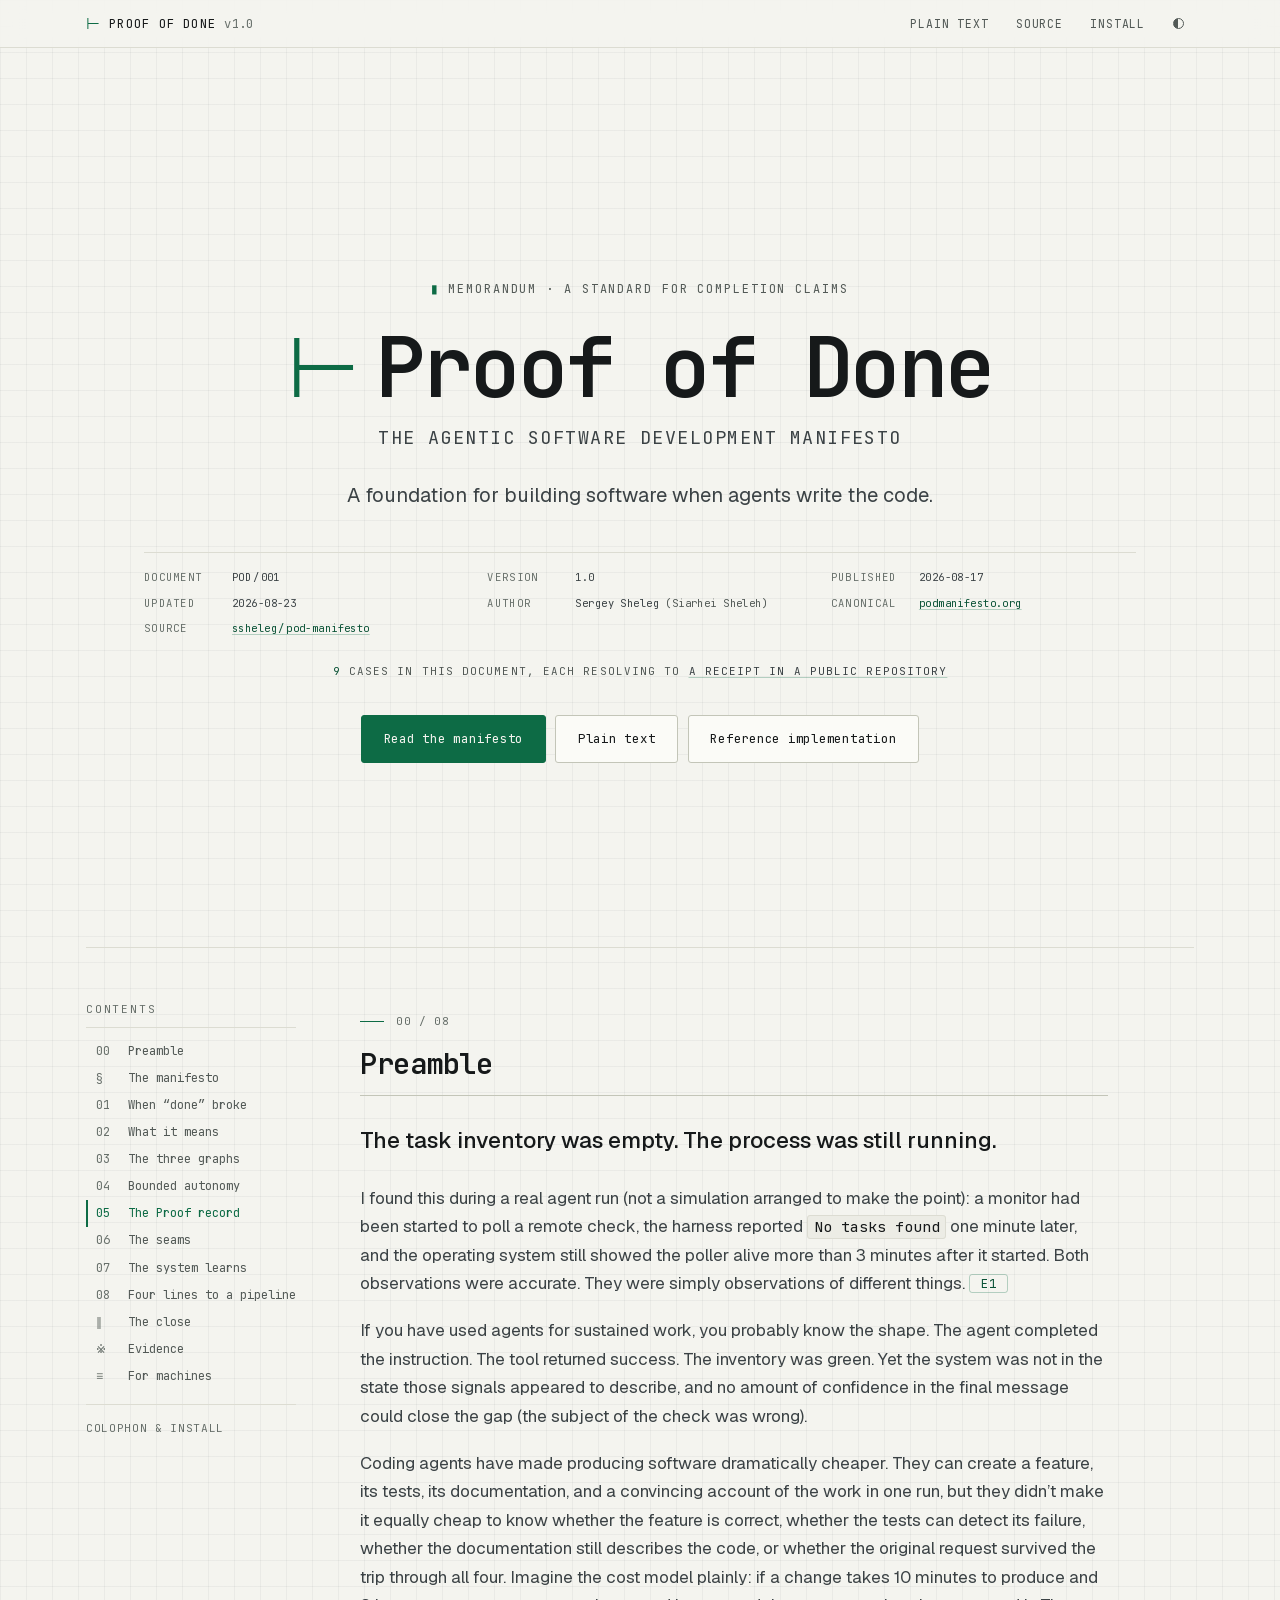
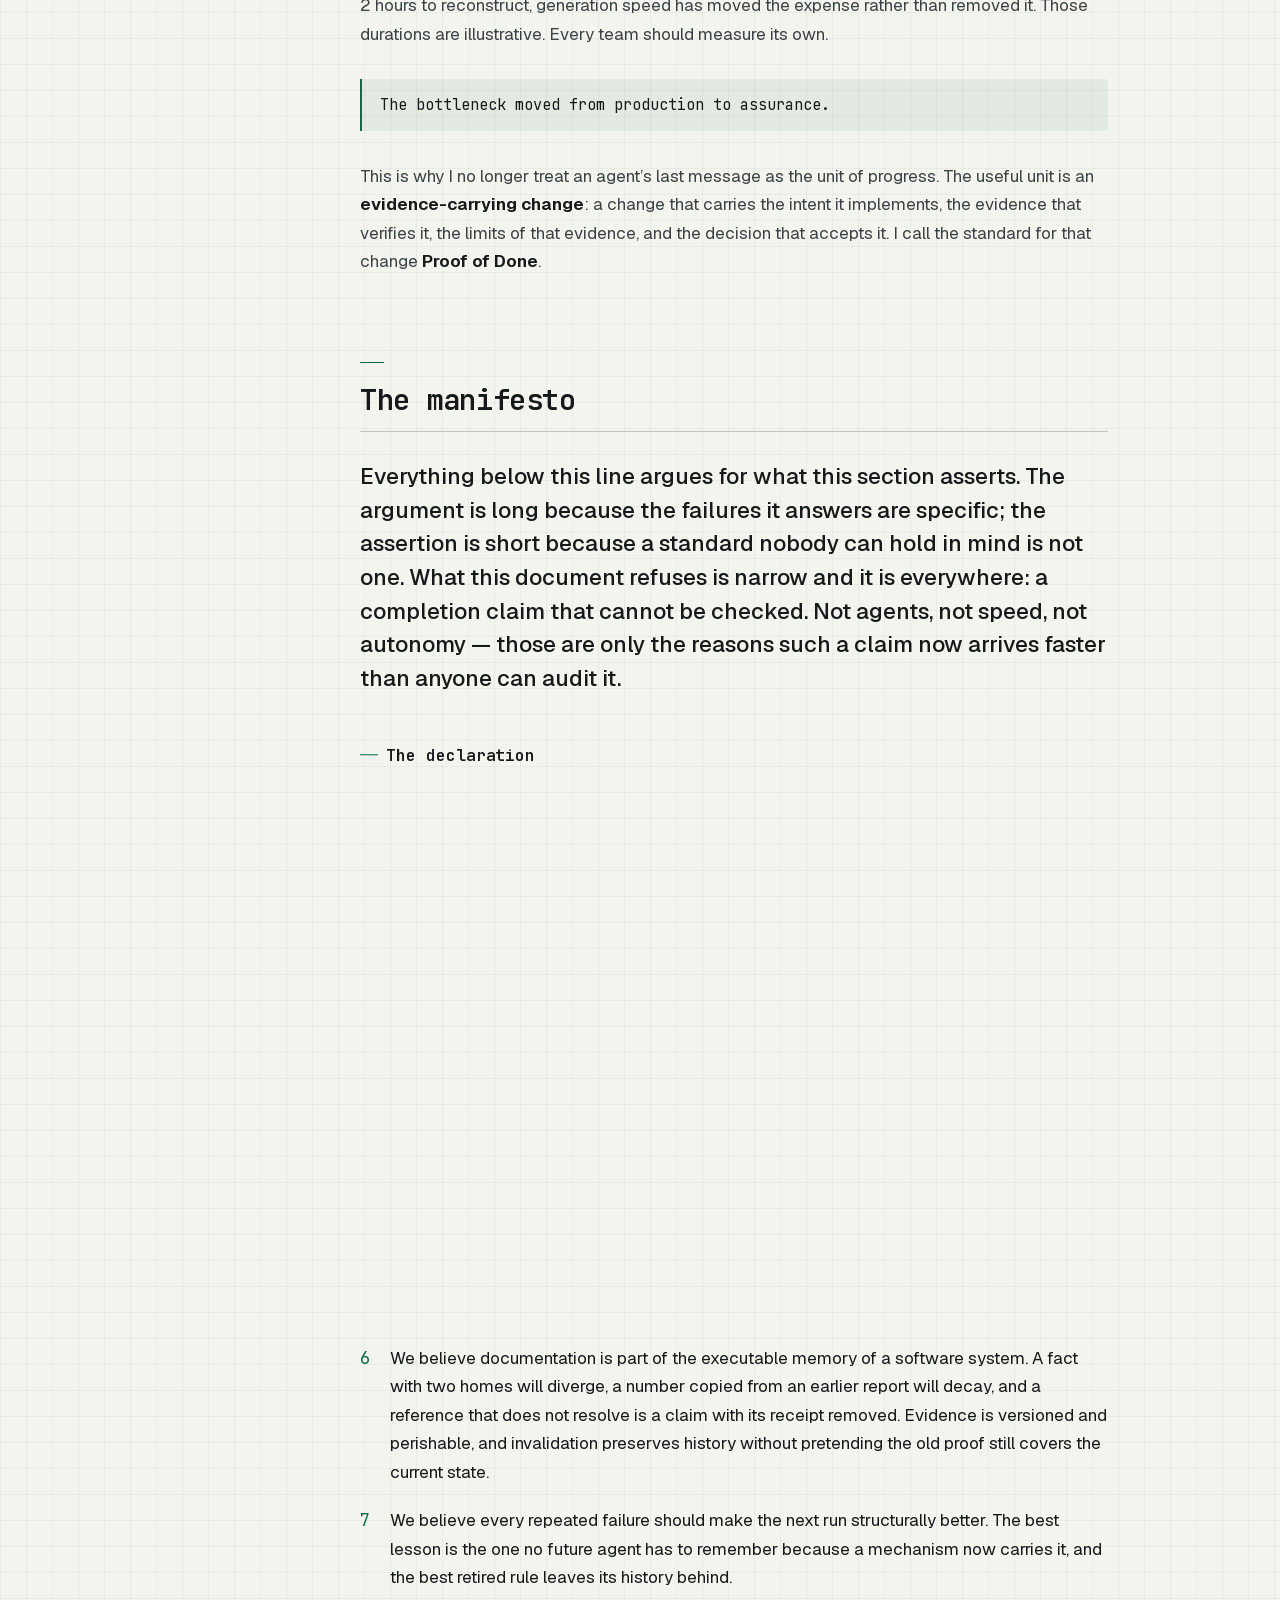
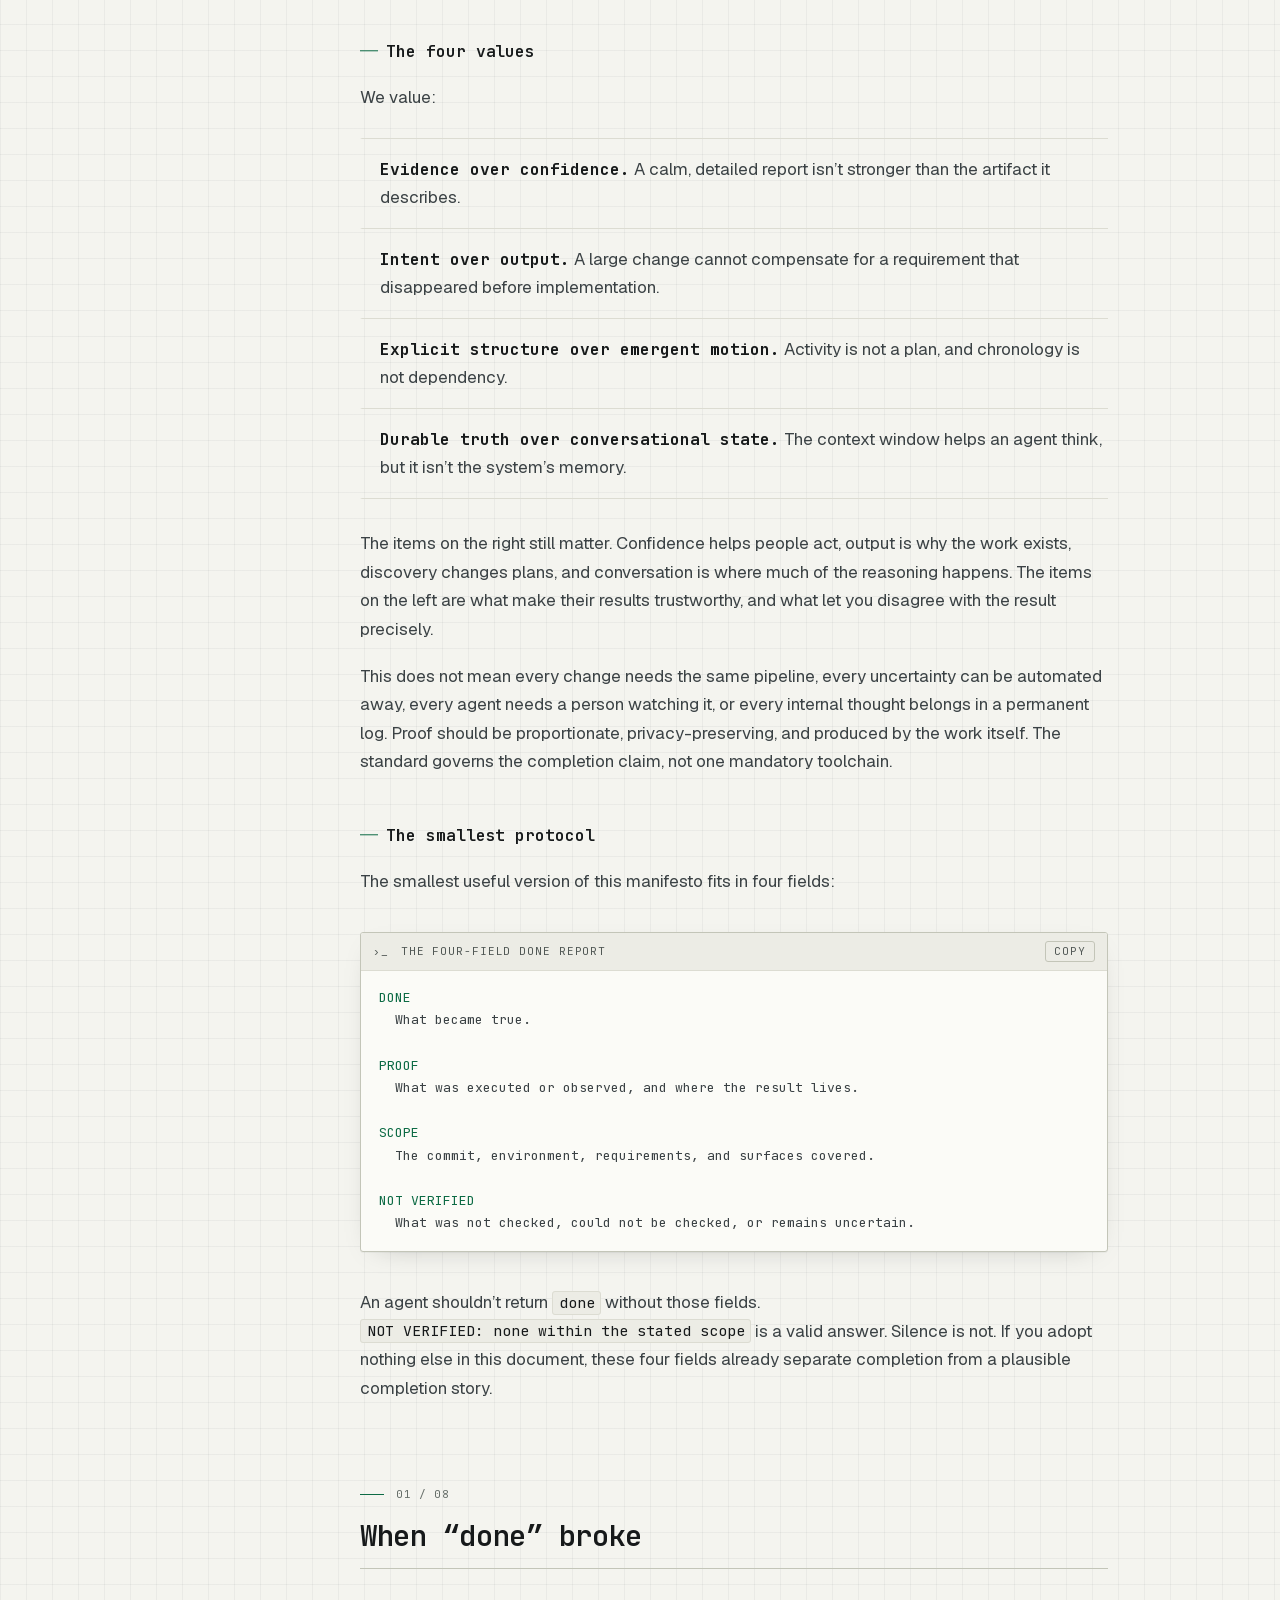
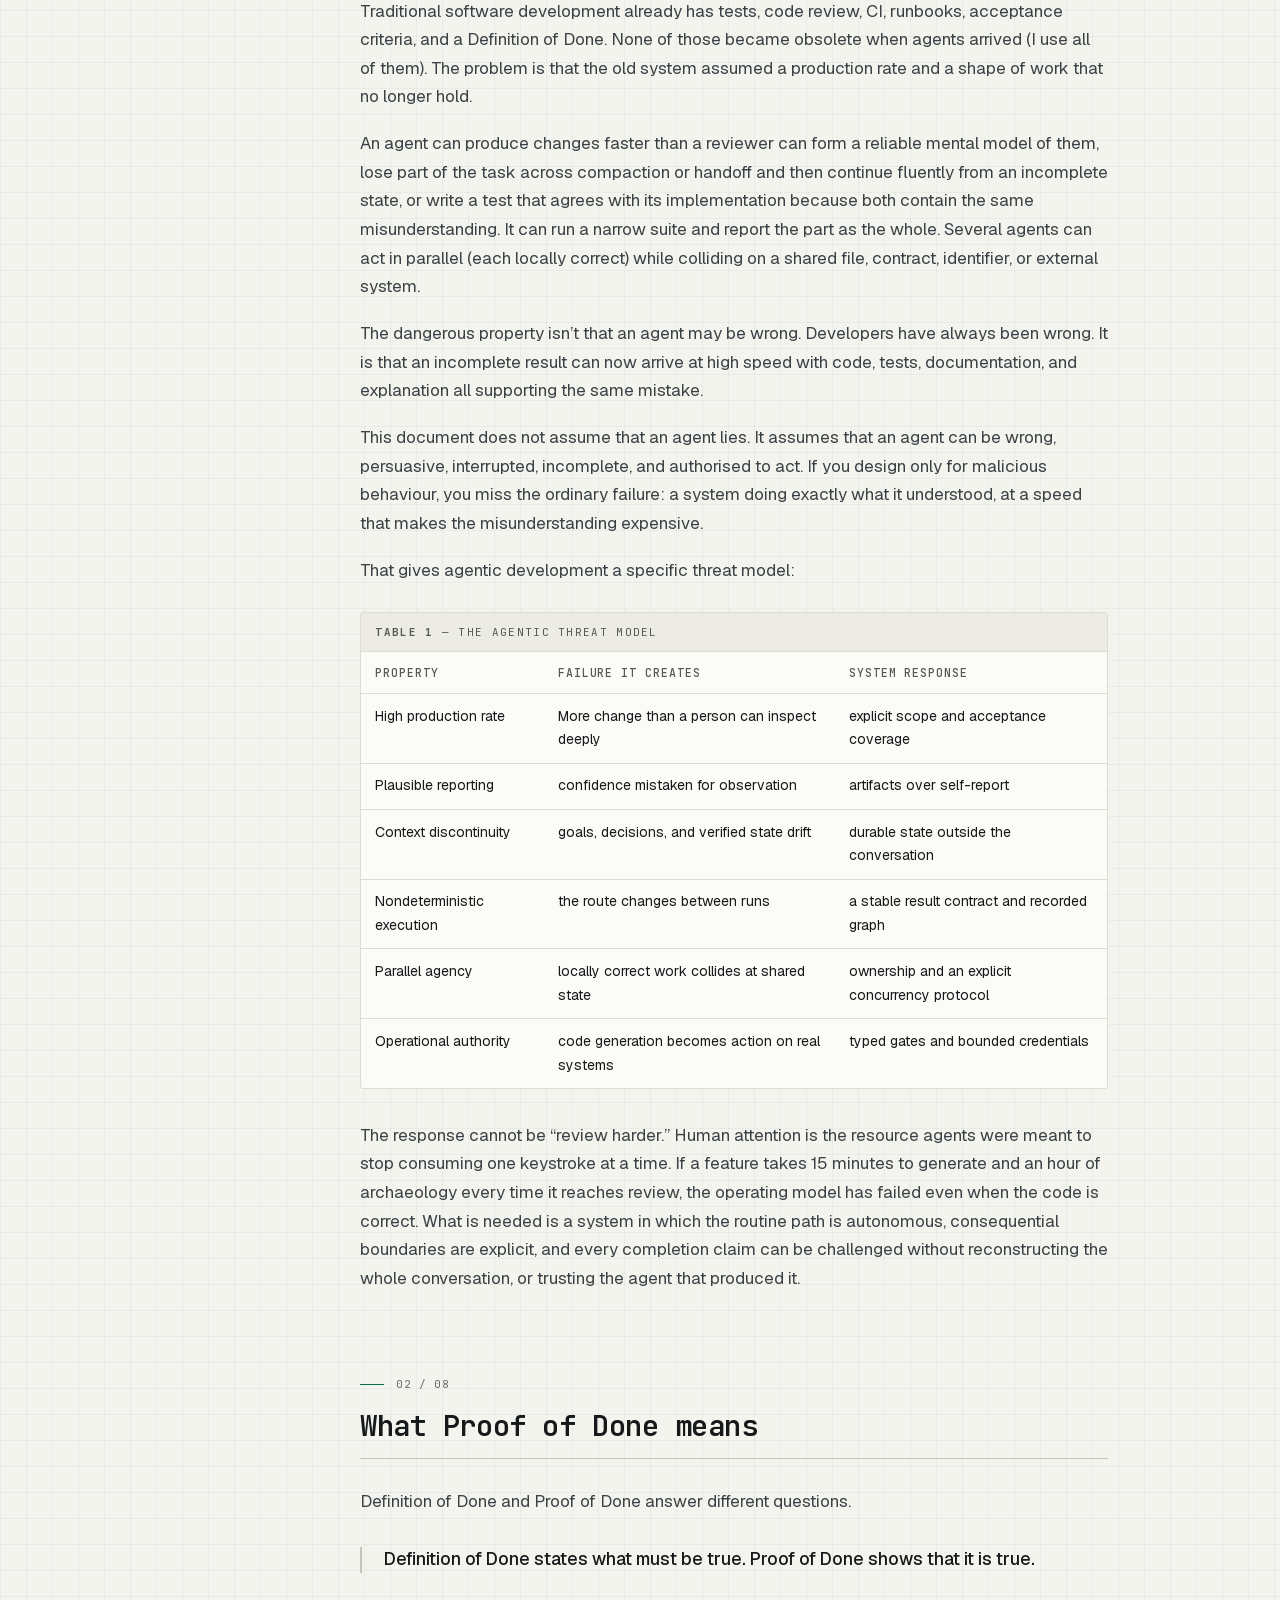
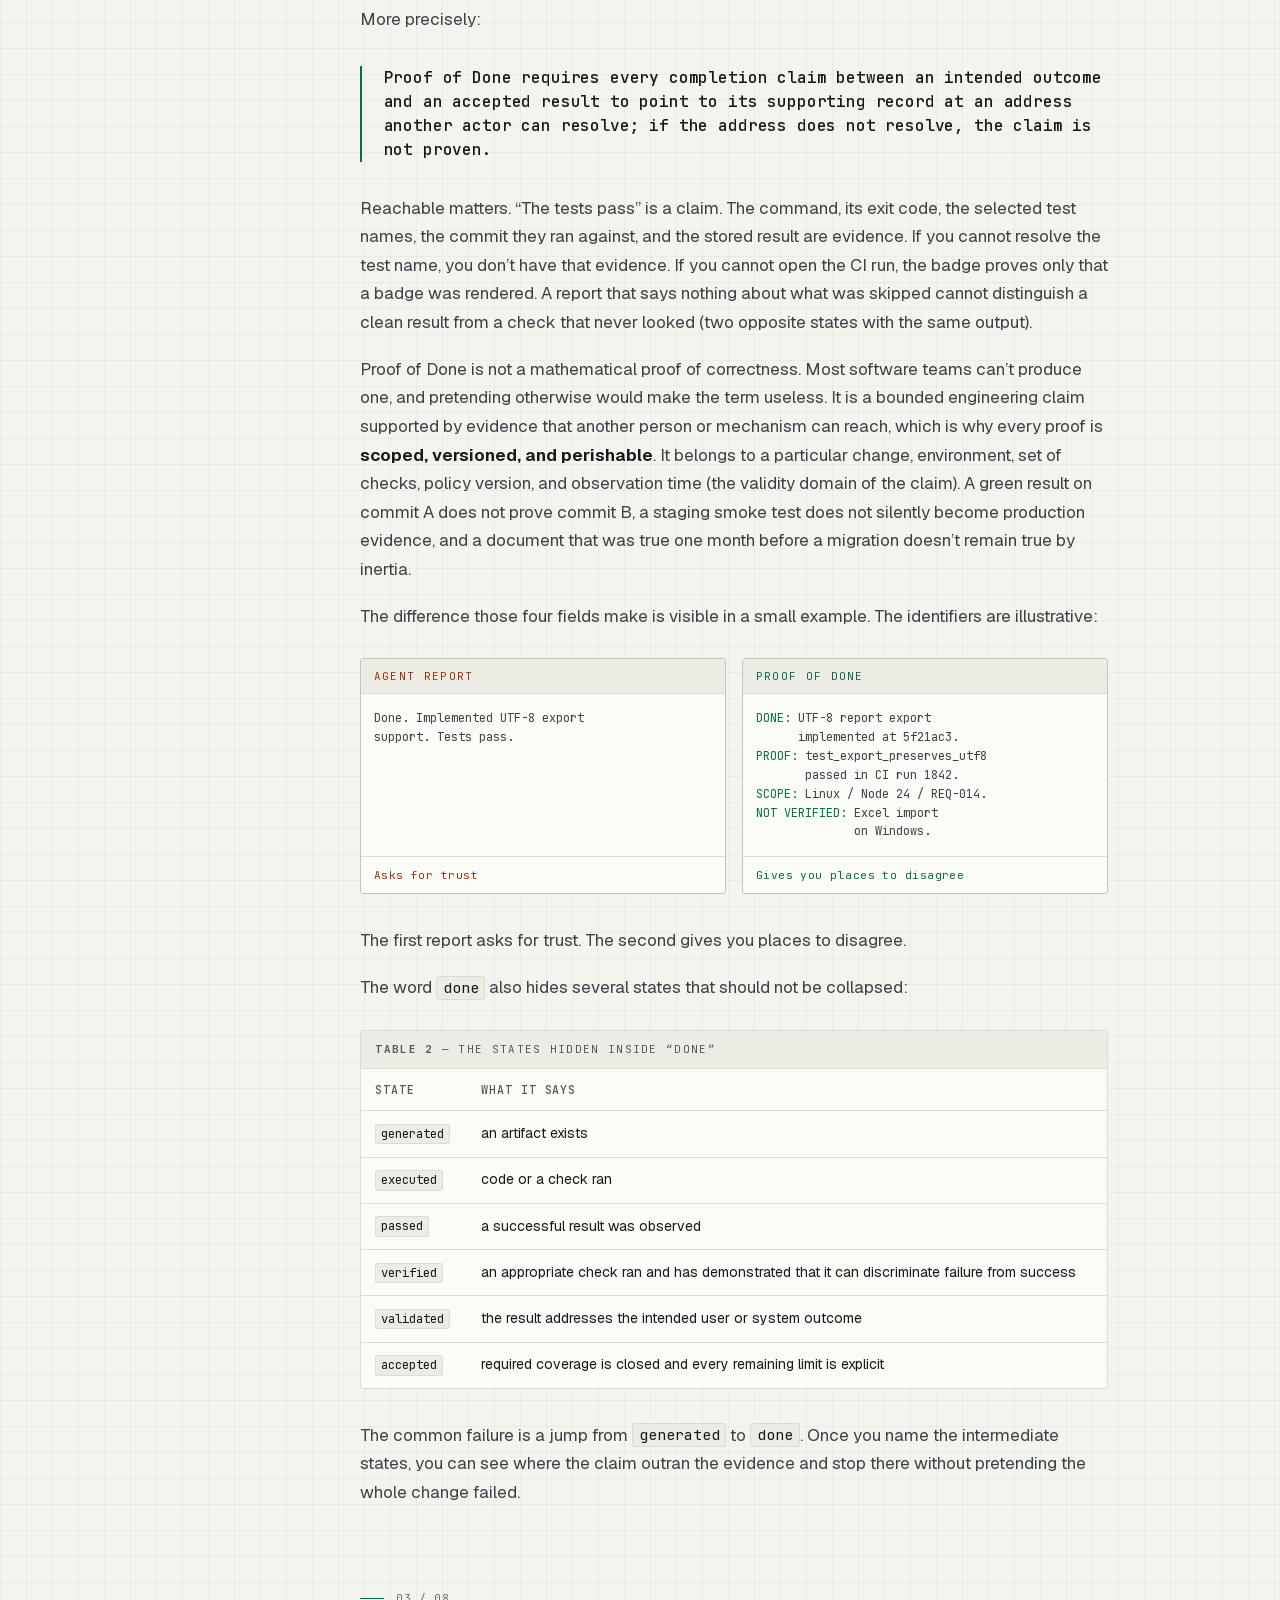
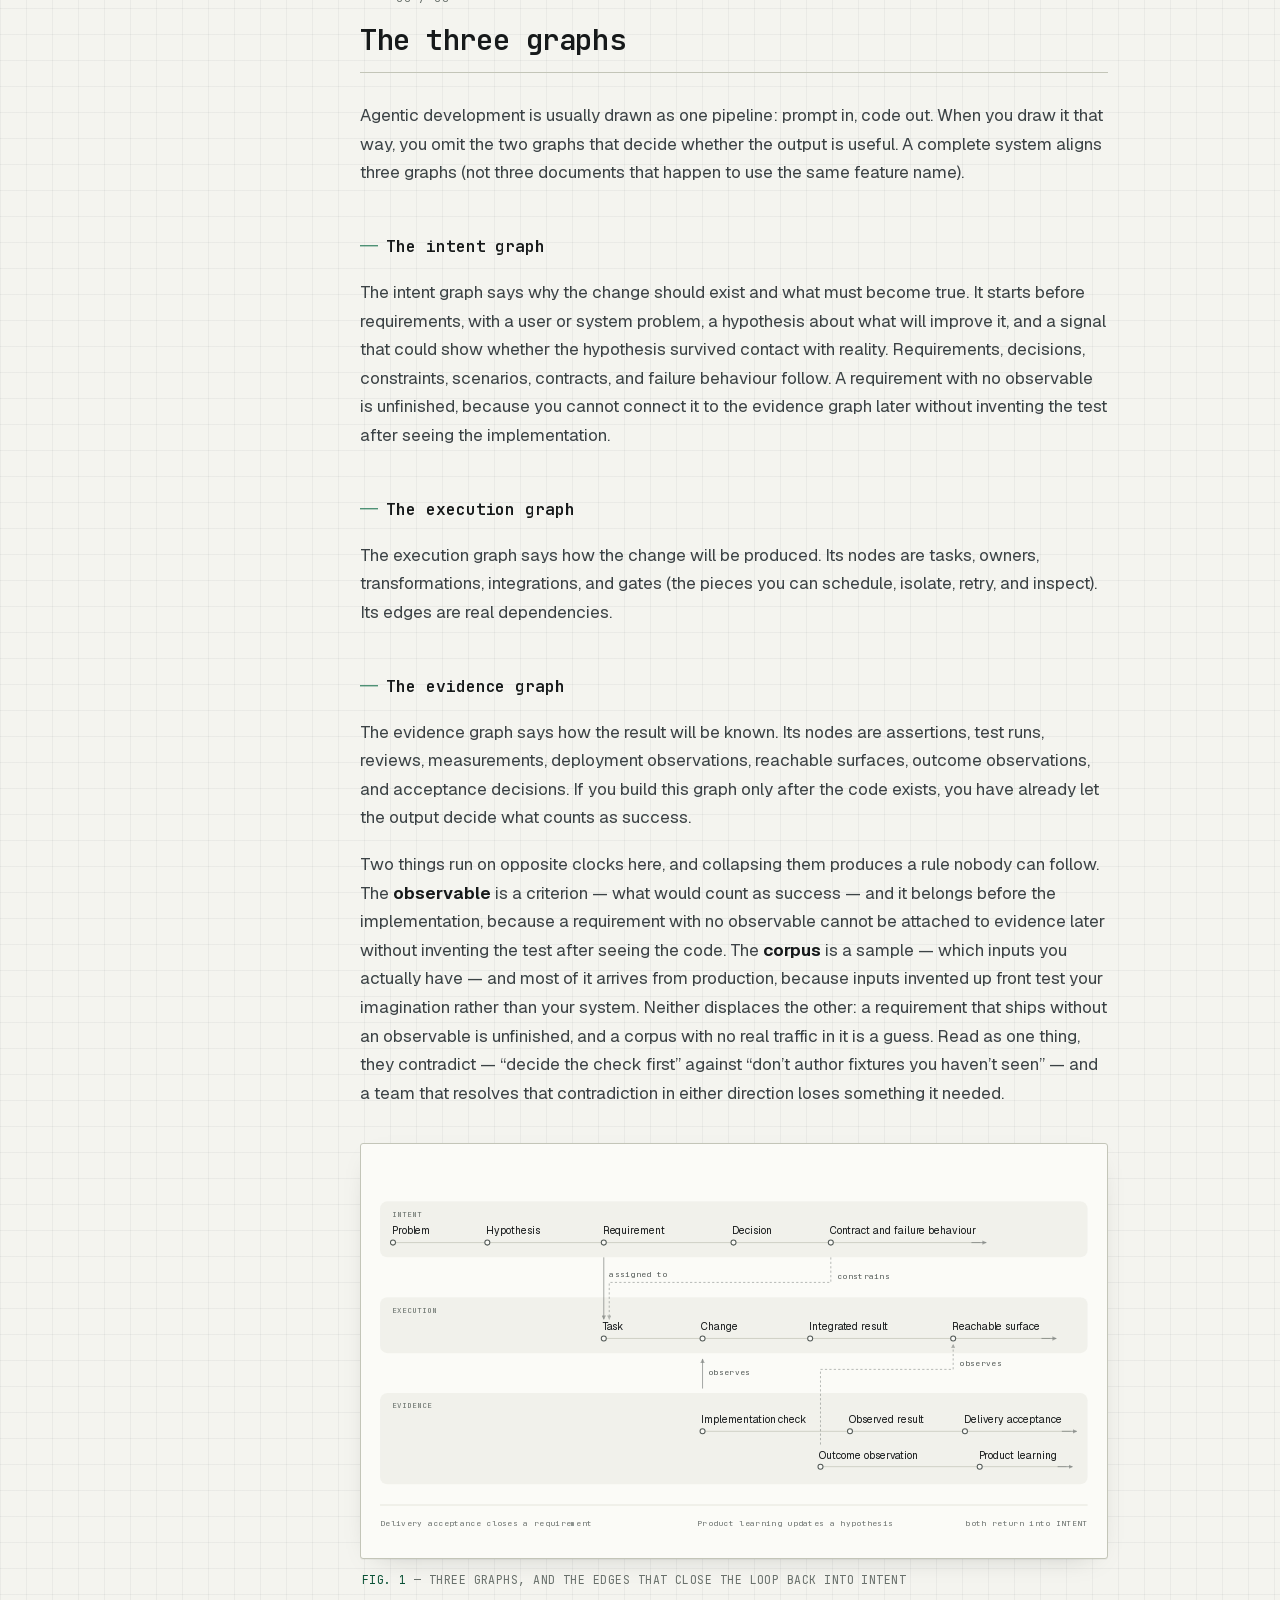
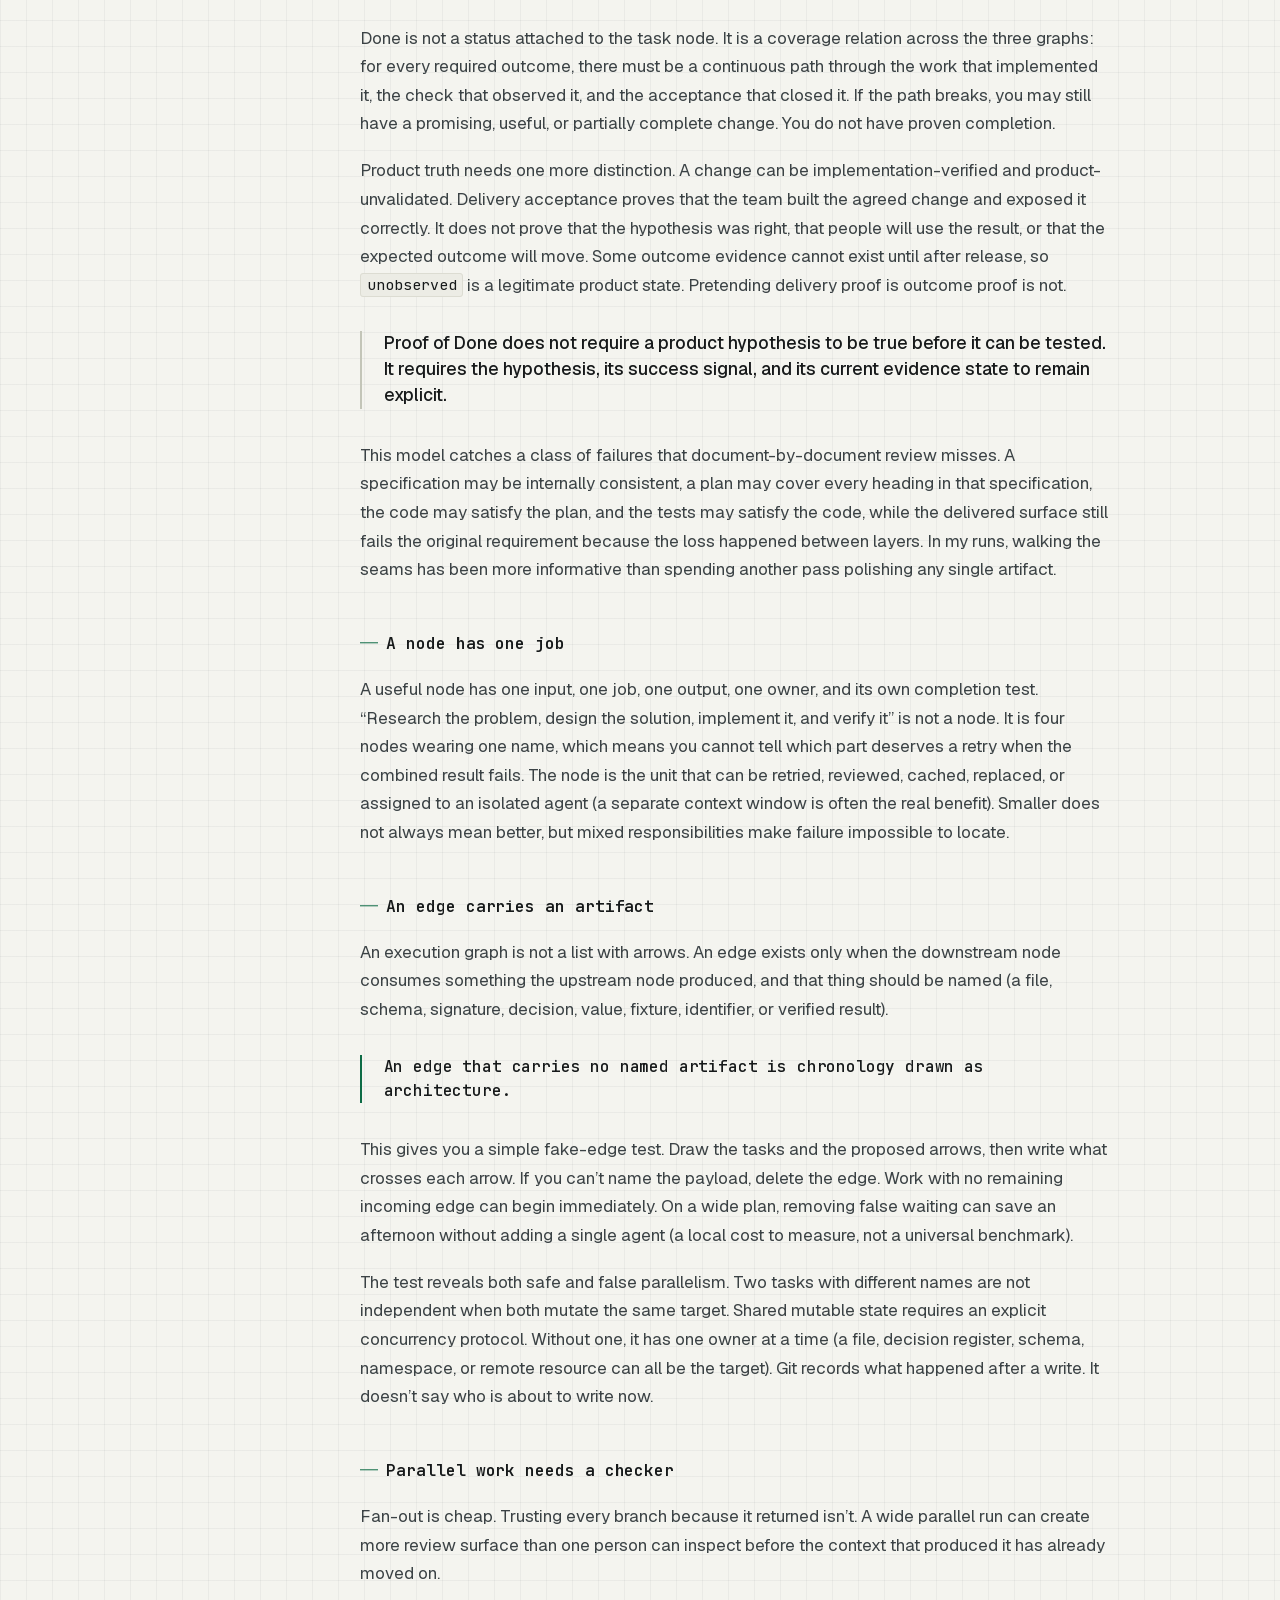
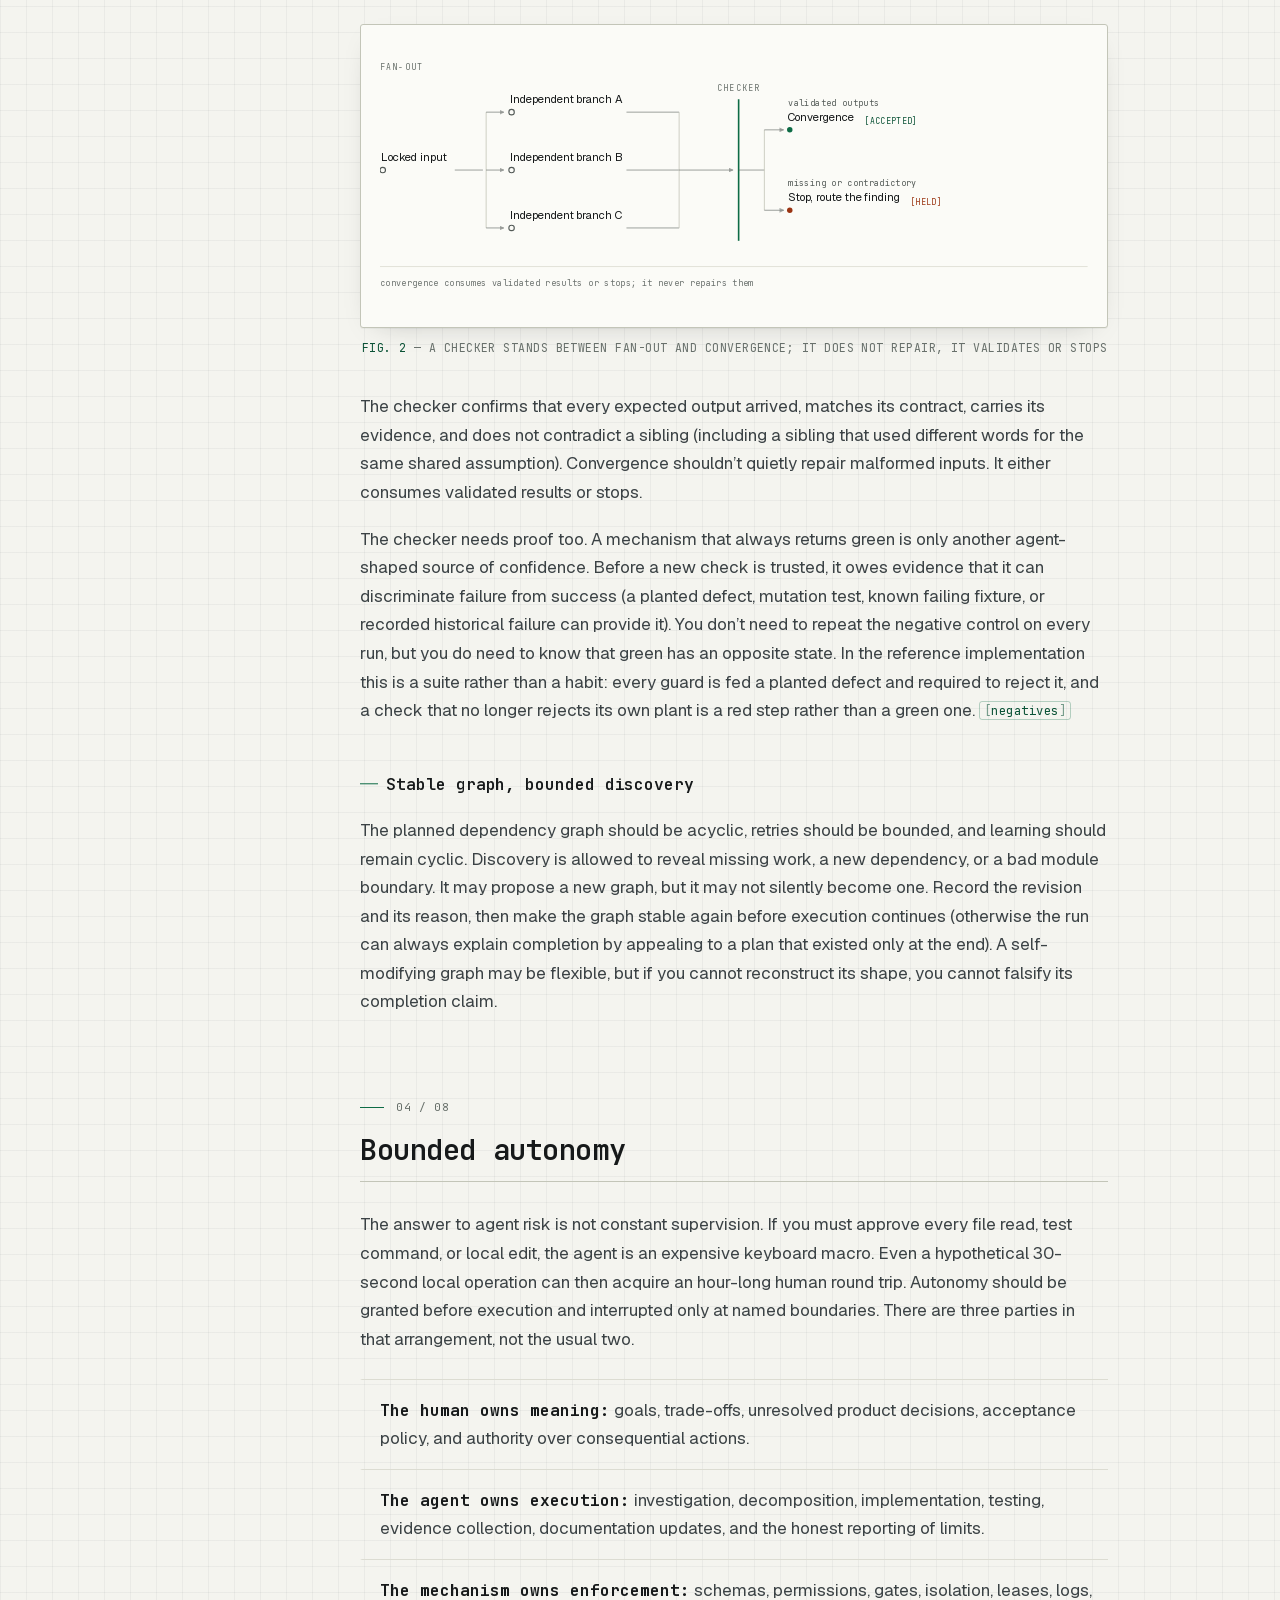
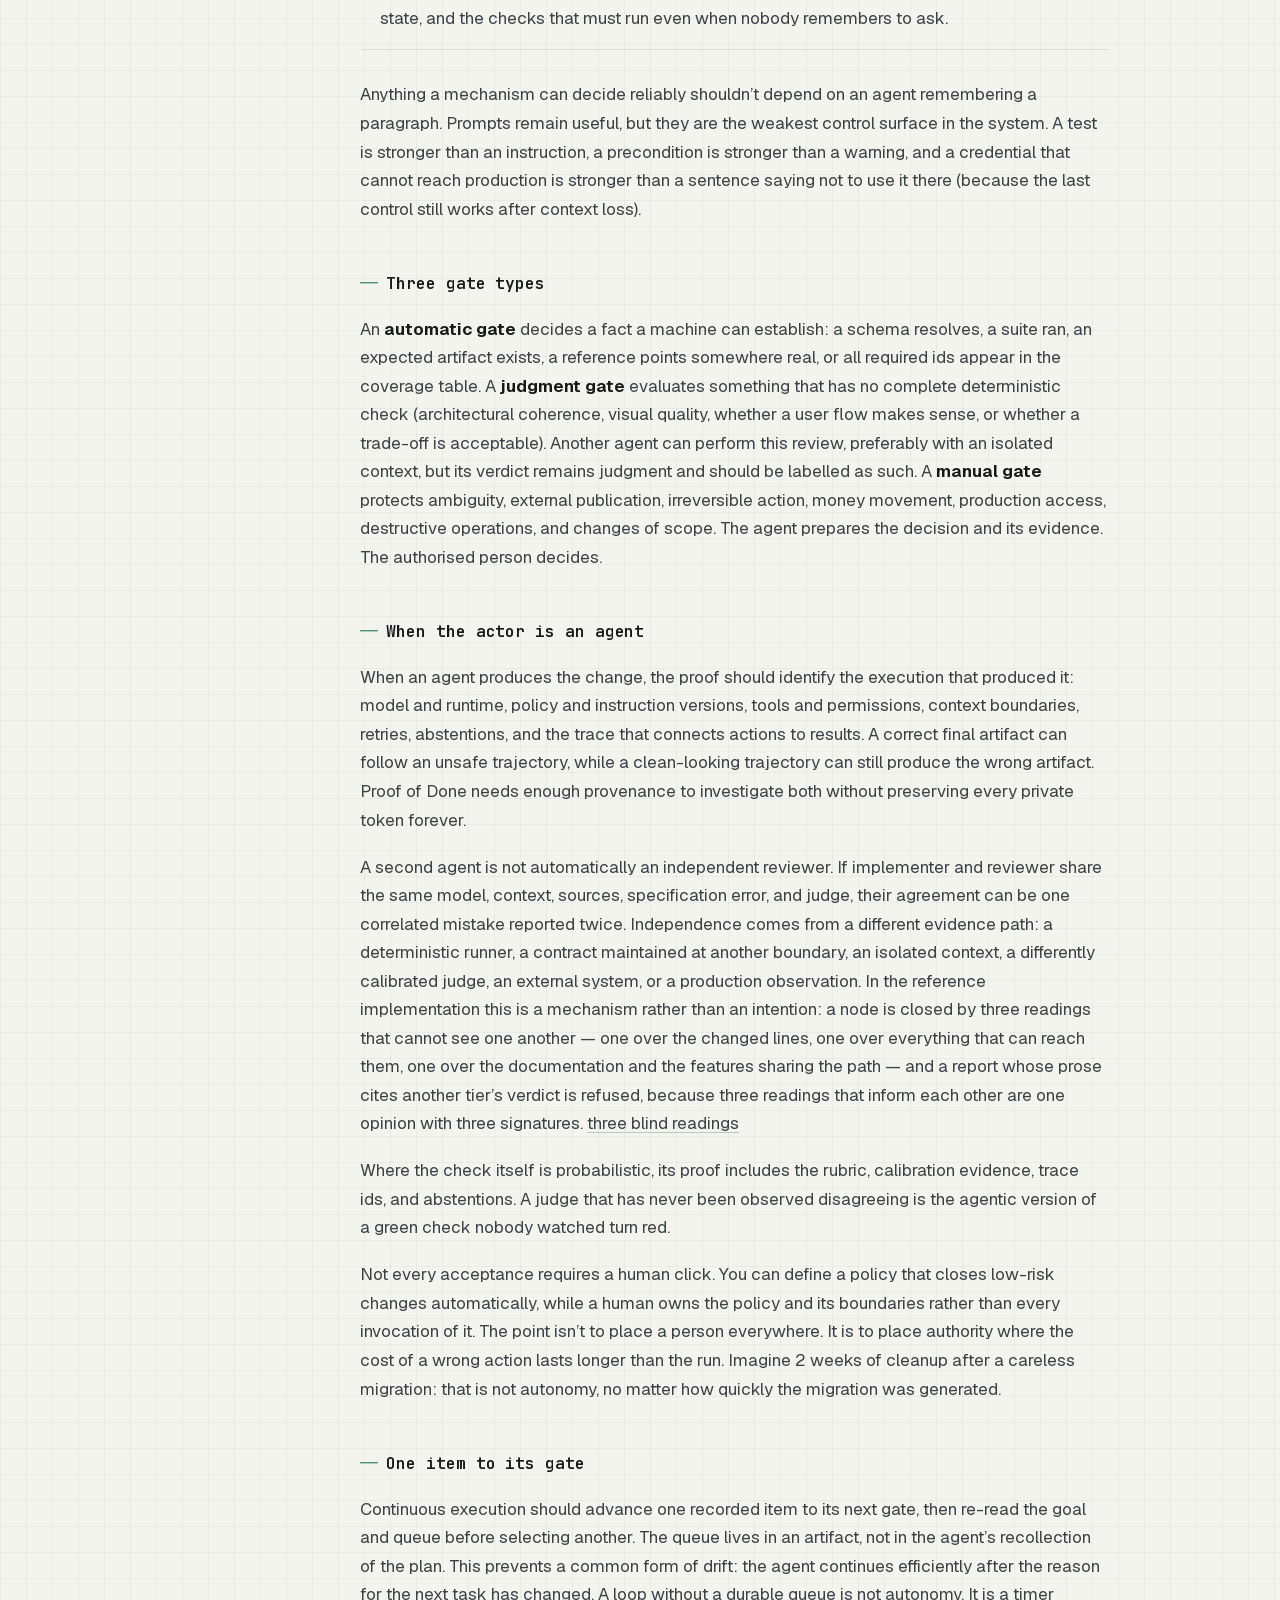
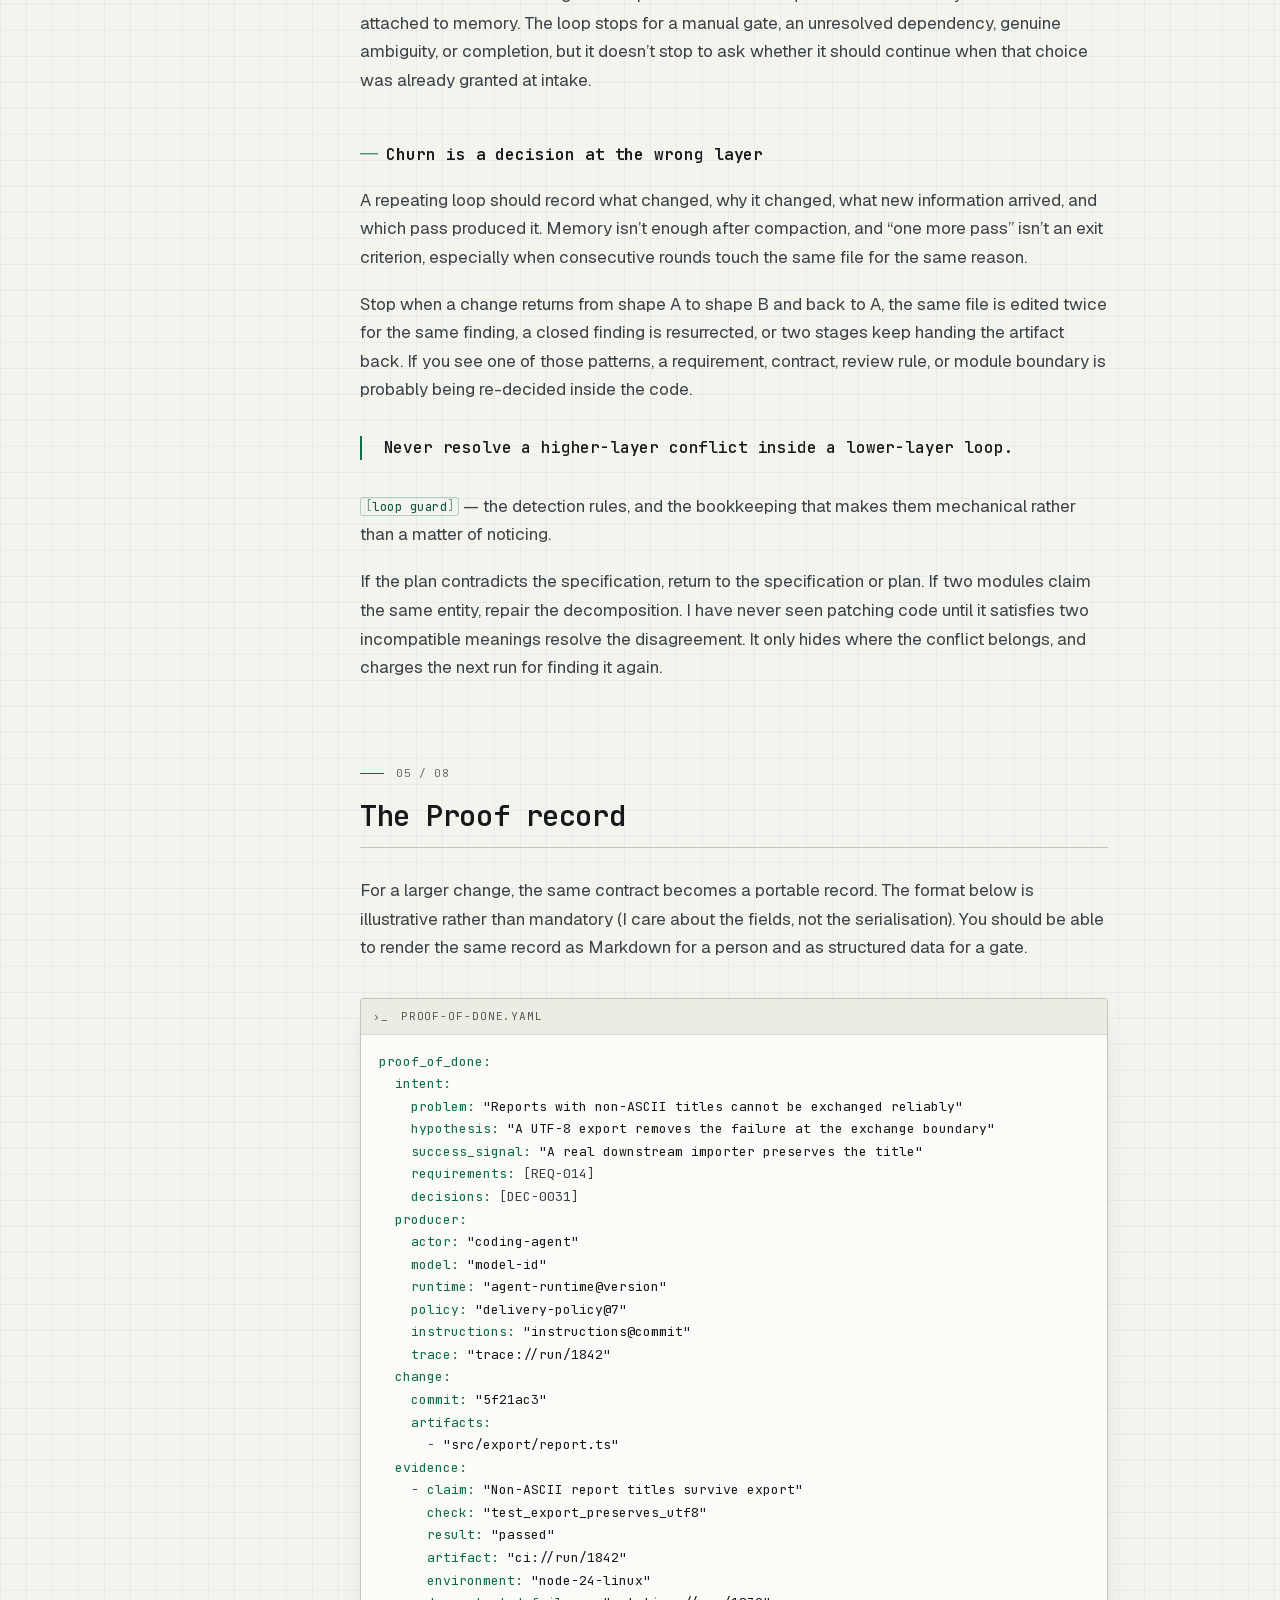
==== index.html @ 8d7ddf82 "The colophon says how many installed it, and something recomputes that The reference implementation " ====
<!doctype html>
<html lang="en" class="no-js">
<head>
<meta charset="utf-8">
<meta name="viewport" content="width=device-width, initial-scale=1, viewport-fit=cover">
<title>Proof of Done — The Agentic Software Development Manifesto</title>
<meta name="description" content="A foundation for building software when agents write the code. Done is not the last message of the run. Done is a state of the system that can be proven.">
<meta name="author" content="Sergey Sheleg (Siarhei Sheleh)">
<link rel="canonical" href="https://podmanifesto.org/">
<!-- One theme-color, no media condition: the system preference does not decide this
     page's register (light is the default; dark is the reader's toggle), so a
     media-scoped pair painted dark browser chrome around a light document on every
     dark-preference device. main.js keeps this in sync with the active --bg.
     `color-scheme` follows the same rule from the stylesheet, not from the system. -->
<meta name="theme-color" content="#f4f4ef">

<meta property="og:type" content="article">
<meta property="og:site_name" content="Proof of Done">
<meta property="og:title" content="Proof of Done — The Agentic Software Development Manifesto">
<meta property="og:description" content="When agents write the code, done is not the last message of the run. Done is a state of the system that can be proven.">
<meta property="og:url" content="https://podmanifesto.org/">
<meta property="og:image" content="https://podmanifesto.org/og.png?v=f2076ede00">
<meta property="og:image:width" content="1200">
<meta property="og:image:height" content="630">
<meta name="twitter:card" content="summary_large_image">
<meta name="twitter:title" content="Proof of Done — The Agentic Software Development Manifesto">
<meta name="twitter:description" content="When agents write the code, done is not the last message of the run. Done is a state of the system that can be proven.">
<meta name="twitter:image" content="https://podmanifesto.org/og.png?v=f2076ede00">

<link rel="icon" href="/favicon.svg?v=d79f4d92bc" type="image/svg+xml">
<link rel="alternate" type="text/markdown" href="/manifesto.md" title="Proof of Done — full text in Markdown">
<link rel="alternate" type="application/atom+xml" href="/feed.xml" title="Proof of Done — versions of the canonical text">
<link rel="preload" href="/assets/fonts/geist-latin.woff2?v=9b6f5ff45b" as="font" type="font/woff2" crossorigin>
<link rel="preload" href="/assets/fonts/jetbrains-mono-latin.woff2?v=1e06740a02" as="font" type="font/woff2" crossorigin>
<link rel="stylesheet" href="/assets/fonts/fonts.css?v=e9ff3f16cd">
<link rel="stylesheet" href="/assets/style.css?v=8114510434">

<script>
  document.documentElement.classList.remove('no-js');
  try {
    var t = localStorage.getItem('pod-theme');
    if (t === 'dark' || t === 'light') document.documentElement.setAttribute('data-theme', t);
  } catch (e) {}
</script>

<script type="application/ld+json">
{
  "@context": "https://schema.org",
  "@type": "Article",
  "headline": "Proof of Done: The Agentic Software Development Manifesto",
  "alternativeHeadline": "A foundation for building software when agents write the code",
  "description": "Proof of Done requires every completion claim between an intended outcome and an accepted result to point to its supporting record at an address another actor can resolve; if the address does not resolve, the claim is not proven.",
  "url": "https://podmanifesto.org/",
  "inLanguage": "en",
  "dateModified": "2026-08-23",
  "datePublished": "2026-08-17",
  "version": "1.0",
  "license": "https://creativecommons.org/licenses/by/4.0/",
  "image": "https://podmanifesto.org/og.png?v=f2076ede00",
  "author": {
    "@type": "Person",
    "name": "Sergey Sheleg",
    "alternateName": "Siarhei Sheleh",
    "url": "https://github.com/ssheleg"
  },
  "publisher": { "@type": "Person", "name": "Sergey Sheleg" },
  "about": [
    "agentic software development",
    "AI coding agents",
    "definition of done",
    "software verification",
    "evidence-based engineering",
    "bounded autonomy"
  ],
  "isBasedOn": "https://github.com/ssheleg/sshlg-skills",
  "mainEntityOfPage": { "@type": "WebPage", "@id": "https://podmanifesto.org/" }
}
</script>
</head>
<body>

<div class="progress" aria-hidden="true"><span></span></div>

<a class="skip" href="#preamble">Skip to the document</a>

<header class="topbar">
  <div class="topbar__in">
    <a class="topbar__mark" href="#top" aria-label="Proof of Done v1.0 — top of document">
      <span class="glyph" aria-hidden="true">&#8866;</span>
      <span class="topbar__name">PROOF&nbsp;OF&nbsp;DONE</span>
      <span class="topbar__ver">v1.0</span>
    </a>
    <div class="topbar__actions">
      <a class="tbtn tbtn--wide" href="/manifesto.md">Plain text</a>
      <a class="tbtn tbtn--wide" href="https://github.com/ssheleg/pod-manifesto">Source</a>
      <a class="tbtn" href="#colophon">Install</a>
      <button class="tbtn tbtn--icon" id="theme-toggle" type="button" aria-label="Switch colour theme" title="Switch colour theme">
        <span class="theme-ind" aria-hidden="true"></span>
      </button>
    </div>
  </div>
</header>

<div class="shell" id="top">
  <header class="masthead boot">
    <p class="kicker"><span class="blink" aria-hidden="true">&#9646;</span> Memorandum &#183; a standard for completion claims</p>

    <h1 class="masthead__title">
      <span class="masthead__glyph" aria-hidden="true">&#8866;</span>
      Proof&nbsp;of&nbsp;Done
    </h1>
    <p class="masthead__sub">The Agentic Software Development Manifesto</p>
    <p class="masthead__lede">A foundation for building software when agents write the code.</p>

    <dl class="docmeta">
      <div><dt>Document</dt><dd>POD&#8202;/&#8202;001</dd></div>
      <div><dt>Version</dt><dd>1.0</dd></div>
      <div><dt>Published</dt><dd><time datetime="2026-08-17">2026-08-17</time></dd></div>
      <div><dt>Updated</dt><dd><time class="docmeta__updated" datetime="2026-08-23">2026-08-23</time></dd></div>
      <div><dt>Author</dt><dd>Sergey Sheleg <span class="muted">(Siarhei Sheleh)</span></dd></div>
      <div><dt>Canonical</dt><dd><a href="https://podmanifesto.org/">podmanifesto.org</a></dd></div>
      <div><dt>Source</dt><dd><a href="https://github.com/ssheleg/pod-manifesto">ssheleg&#8202;/&#8202;pod-manifesto</a></dd></div>
    </dl>

    <p class="proofline"><b data-cases>9</b> cases in this document, each resolving to <a href="#notes">a receipt in a public repository</a></p>

    <div class="masthead__cta">
      <a class="btn btn--primary" href="#preamble">Read the manifesto</a>
      <a class="btn" href="/manifesto.md">Plain text</a>
      <a class="btn" href="https://github.com/ssheleg/sshlg-skills">Reference implementation</a>
    </div>
  </header>
</div>

<div class="shell">

<div class="layout">

<!-- ═══════════════════════ INDEX ═════════════════════════════════════════ -->
<nav class="toc" aria-label="Table of contents">
  <details class="toc__wrap" open>
    <summary class="toc__head">Contents</summary>
    <ol class="toc__list">
      <li><a href="#preamble"><span class="toc__n">00</span> Preamble</a></li>
      <li><a href="#manifesto"><span class="toc__n">&#167;</span> The manifesto</a></li>
      <li><a href="#broke"><span class="toc__n">01</span> When &#8220;done&#8221; broke</a></li>
      <li><a href="#meaning"><span class="toc__n">02</span> What it means</a></li>
      <li><a href="#graphs"><span class="toc__n">03</span> The three graphs</a></li>
      <li><a href="#autonomy"><span class="toc__n">04</span> Bounded autonomy</a></li>
      <li><a href="#record"><span class="toc__n">05</span> The Proof record</a></li>
      <li><a href="#seams"><span class="toc__n">06</span> The seams</a></li>
      <li><a href="#learns"><span class="toc__n">07</span> The system learns</a></li>
      <li><a href="#proportion"><span class="toc__n">08</span> Four lines to a pipeline</a></li>
      <li><a href="#close"><span class="toc__n">&#8214;</span> The close</a></li>
      <li><a href="#notes"><span class="toc__n">&#8251;</span> Evidence</a></li>
      <li><a href="#machines"><span class="toc__n">&#8801;</span> For machines</a></li>
    </ol>
    <div class="toc__foot">
      <a href="#colophon">Colophon &amp; install</a>
    </div>
  </details>
</nav>

<!-- ═══════════════════════ THE DOCUMENT ══════════════════════════════════ -->
<main class="doc">

<section id="preamble" class="sec reveal">
  <p class="eyebrow" data-n="00" data-of="08"></p>
  <h2 class="sec__h">Preamble <a class="anchor" href="#preamble" aria-label="Link to this section">&#9633;</a></h2>

  <p class="lead">The task inventory was empty. The process was still running.</p>

  <p>I found this during a real agent run (not a simulation arranged to make the point): a monitor had been started to poll a remote check, the harness reported <code>No tasks found</code> one minute later, and the operating system still showed the poller alive more than 3 minutes after it started. Both observations were accurate. They were simply observations of different things. <a class="prov" href="#n1">E1</a></p>

  <p>If you have used agents for sustained work, you probably know the shape. The agent completed the instruction. The tool returned success. The inventory was green. Yet the system was not in the state those signals appeared to describe, and no amount of confidence in the final message could close the gap (the subject of the check was wrong).</p>

  <p>Coding agents have made producing software dramatically cheaper. They can create a feature, its tests, its documentation, and a convincing account of the work in one run, but they didn&#8217;t make it equally cheap to know whether the feature is correct, whether the tests can detect its failure, whether the documentation still describes the code, or whether the original request survived the trip through all four. Imagine the cost model plainly: if a change takes 10 minutes to produce and 2 hours to reconstruct, generation speed has moved the expense rather than removed it. Those durations are illustrative. Every team should measure its own.</p>

  <p class="callout">The bottleneck moved from production to assurance.</p>

  <p>This is why I no longer treat an agent&#8217;s last message as the unit of progress. The useful unit is an <strong>evidence-carrying change</strong>: a change that carries the intent it implements, the evidence that verifies it, the limits of that evidence, and the decision that accepts it. I call the standard for that change <strong>Proof of Done</strong>.</p>
</section>

<section id="manifesto" class="sec reveal">
  <p class="eyebrow"></p>
  <h2 class="sec__h">The manifesto <a class="anchor" href="#manifesto" aria-label="Link to this section">&#9633;</a></h2>

  <p class="lead">Everything below this line argues for what this section asserts. The argument is long because the failures it answers are specific; the assertion is short because a standard nobody can hold in mind is not one. What this document refuses is narrow and it is everywhere: a completion claim that cannot be checked. Not agents, not speed, not autonomy &#8212; those are only the reasons such a claim now arrives faster than anyone can audit it.</p>

  <h3 id="declaration" class="sub">The declaration <a class="anchor" href="#declaration" aria-label="Link to this subsection">&#9633;</a></h3>

  <div class="decl">
    <p>We believe the unit of progress is not generated code but an evidence-carrying change, and that intent must survive decomposition, implementation, verification, and acceptance without becoming a different request at every boundary.</p>

    <p>We believe implementation proof and product proof are different. A change may be ready to release while its product hypothesis remains unobserved, and the system should preserve that uncertainty rather than promote it to success.</p>

    <p>We believe an agent&#8217;s report is a useful interface and an insufficient source of truth. Agent-produced work carries provenance, and agreement between two agents counts as independent evidence only when their evidence paths are genuinely independent.</p>

    <p>We believe autonomy should expand where evidence and limits are mechanical, then stop where meaning, authority, or irreversible consequence begins. The boundary should be visible before the run reaches it.</p>

    <p>We believe the work graph should expose dependencies, the evidence graph should expose uncertainty, and acceptance should reconnect both to the original intent. Unchecked, abstained, partial, deferred, and unknown are engineering states, not embarrassing words to hide behind <code>done</code>.</p>

    <p>We believe documentation is part of the executable memory of a software system. A fact with two homes will diverge, a number copied from an earlier report will decay, and a reference that does not resolve is a claim with its receipt removed. Evidence is versioned and perishable, and invalidation preserves history without pretending the old proof still covers the current state.</p>

    <p>We believe every repeated failure should make the next run structurally better. The best lesson is the one no future agent has to remember because a mechanism now carries it, and the best retired rule leaves its history behind.</p>
  </div>

  <h3 id="values" class="sub">The four values <a class="anchor" href="#values" aria-label="Link to this subsection">&#9633;</a></h3>

  <p>We value:</p>

  <div class="rows">
    <div><p><b>Evidence over confidence.</b> A calm, detailed report isn&#8217;t stronger than the artifact it describes.</p></div>
    <div><p><b>Intent over output.</b> A large change cannot compensate for a requirement that disappeared before implementation.</p></div>
    <div><p><b>Explicit structure over emergent motion.</b> Activity is not a plan, and chronology is not dependency.</p></div>
    <div><p><b>Durable truth over conversational state.</b> The context window helps an agent think, but it isn&#8217;t the system&#8217;s memory.</p></div>
  </div>

  <p>The items on the right still matter. Confidence helps people act, output is why the work exists, discovery changes plans, and conversation is where much of the reasoning happens. The items on the left are what make their results trustworthy, and what let you disagree with the result precisely.</p>

  <p>This does not mean every change needs the same pipeline, every uncertainty can be automated away, every agent needs a person watching it, or every internal thought belongs in a permanent log. Proof should be proportionate, privacy-preserving, and produced by the work itself. The standard governs the completion claim, not one mandatory toolchain.</p>

  <h3 id="protocol" class="sub">The smallest protocol <a class="anchor" href="#protocol" aria-label="Link to this subsection">&#9633;</a></h3>

  <p>The smallest useful version of this manifesto fits in four fields:</p>

  <figure class="term term--wide">
    <figcaption class="term__bar">
      <span>&#8250;_</span>
      <span class="term__title">the four-field done report</span>
      <button class="copy" type="button" aria-label="Copy the four-field done report" data-copy="DONE
  What became true.

PROOF
  What was executed or observed, and where the result lives.

SCOPE
  The commit, environment, requirements, and surfaces covered.

NOT VERIFIED
  What was not checked, could not be checked, or remains uncertain.">copy</button>
    </figcaption>
<pre class="term__body"><code><span class="k">DONE</span>
  What became true.

<span class="k">PROOF</span>
  What was executed or observed, and where the result lives.

<span class="k">SCOPE</span>
  The commit, environment, requirements, and surfaces covered.

<span class="k">NOT VERIFIED</span>
  What was not checked, could not be checked, or remains uncertain.</code></pre>
  </figure>

  <p>An agent shouldn&#8217;t return <code>done</code> without those fields. <code>NOT VERIFIED: none within the stated scope</code> is a valid answer. Silence is not. If you adopt nothing else in this document, these four fields already separate completion from a plausible completion story.</p>
</section>

<section id="broke" class="sec reveal">
  <p class="eyebrow" data-n="01" data-of="08"></p>
  <h2 class="sec__h">When &#8220;done&#8221; broke <a class="anchor" href="#broke" aria-label="Link to this section">&#9633;</a></h2>

  <p>Traditional software development already has tests, code review, CI, runbooks, acceptance criteria, and a Definition of Done. None of those became obsolete when agents arrived (I use all of them). The problem is that the old system assumed a production rate and a shape of work that no longer hold.</p>

  <p>An agent can produce changes faster than a reviewer can form a reliable mental model of them, lose part of the task across compaction or handoff and then continue fluently from an incomplete state, or write a test that agrees with its implementation because both contain the same misunderstanding. It can run a narrow suite and report the part as the whole. Several agents can act in parallel (each locally correct) while colliding on a shared file, contract, identifier, or external system.</p>

  <p>The dangerous property isn&#8217;t that an agent may be wrong. Developers have always been wrong. It is that an incomplete result can now arrive at high speed with code, tests, documentation, and explanation all supporting the same mistake.</p>

  <p>This document does not assume that an agent lies. It assumes that an agent can be wrong, persuasive, interrupted, incomplete, and authorised to act. If you design only for malicious behaviour, you miss the ordinary failure: a system doing exactly what it understood, at a speed that makes the misunderstanding expensive.</p>

  <p>That gives agentic development a specific threat model:</p>

  <div class="tablewrap">
  <table>
    <caption class="tbl-cap"><b>Table 1</b> &#8212; The agentic threat model</caption>
    <thead><tr><th scope="col">Property</th><th scope="col">Failure it creates</th><th scope="col">System response</th></tr></thead>
    <tbody>
      <tr><td>High production rate</td><td>More change than a person can inspect deeply</td><td>explicit scope and acceptance coverage</td></tr>
      <tr><td>Plausible reporting</td><td>confidence mistaken for observation</td><td>artifacts over self-report</td></tr>
      <tr><td>Context discontinuity</td><td>goals, decisions, and verified state drift</td><td>durable state outside the conversation</td></tr>
      <tr><td>Nondeterministic execution</td><td>the route changes between runs</td><td>a stable result contract and recorded graph</td></tr>
      <tr><td>Parallel agency</td><td>locally correct work collides at shared state</td><td>ownership and an explicit concurrency protocol</td></tr>
      <tr><td>Operational authority</td><td>code generation becomes action on real systems</td><td>typed gates and bounded credentials</td></tr>
    </tbody>
  </table>
  </div>

  <p>The response cannot be &#8220;review harder.&#8221; Human attention is the resource agents were meant to stop consuming one keystroke at a time. If a feature takes 15 minutes to generate and an hour of archaeology every time it reaches review, the operating model has failed even when the code is correct. What is needed is a system in which the routine path is autonomous, consequential boundaries are explicit, and every completion claim can be challenged without reconstructing the whole conversation, or trusting the agent that produced it.</p>
</section>

<section id="meaning" class="sec reveal">
  <p class="eyebrow" data-n="02" data-of="08"></p>
  <h2 class="sec__h">What Proof of Done means <a class="anchor" href="#meaning" aria-label="Link to this section">&#9633;</a></h2>

  <p>Definition of Done and Proof of Done answer different questions.</p>

  <blockquote class="q"><p>Definition of Done states what must be true. Proof of Done shows that it is true.</p></blockquote>

  <p>More precisely:</p>

  <blockquote class="q q--key"><p>Proof of Done requires every completion claim between an intended outcome and an accepted result to point to its supporting record at an address another actor can resolve; if the address does not resolve, the claim is not proven.</p></blockquote>

  <p>Reachable matters. &#8220;The tests pass&#8221; is a claim. The command, its exit code, the selected test names, the commit they ran against, and the stored result are evidence. If you cannot resolve the test name, you don&#8217;t have that evidence. If you cannot open the CI run, the badge proves only that a badge was rendered. A report that says nothing about what was skipped cannot distinguish a clean result from a check that never looked (two opposite states with the same output).</p>

  <p>Proof of Done is not a mathematical proof of correctness. Most software teams can&#8217;t produce one, and pretending otherwise would make the term useless. It is a bounded engineering claim supported by evidence that another person or mechanism can reach, which is why every proof is <strong>scoped, versioned, and perishable</strong>. It belongs to a particular change, environment, set of checks, policy version, and observation time (the validity domain of the claim). A green result on commit A does not prove commit B, a staging smoke test does not silently become production evidence, and a document that was true one month before a migration doesn&#8217;t remain true by inertia.</p>

  

  <p>The difference those four fields make is visible in a small example. The identifiers are illustrative:</p>

  <div class="split">
    <figure class="card card--bad">
      <figcaption data-state="held">Agent report</figcaption>
<pre><code>Done. Implemented UTF-8 export
support. Tests pass.</code></pre>
      <p class="card__note">Asks for trust</p>
    </figure>
    <figure class="card card--good">
      <figcaption data-state="accepted">Proof of Done</figcaption>
<pre><code><span class="k">DONE:</span> UTF-8 report export
      implemented at 5f21ac3.
<span class="k">PROOF:</span> test_export_preserves_utf8
       passed in CI run 1842.
<span class="k">SCOPE:</span> Linux / Node 24 / REQ-014.
<span class="k">NOT VERIFIED:</span> Excel import
              on Windows.</code></pre>
      <p class="card__note">Gives you places to disagree</p>
    </figure>
  </div>

  <p>The first report asks for trust. The second gives you places to disagree.</p>

  <p>The word <code>done</code> also hides several states that should not be collapsed:</p>

  <div class="tablewrap">
  <table>
    <caption class="tbl-cap"><b>Table 2</b> &#8212; The states hidden inside &#8220;done&#8221;</caption>
    <thead><tr><th scope="col">State</th><th scope="col">What it says</th></tr></thead>
    <tbody>
      <tr><td><code>generated</code></td><td>an artifact exists</td></tr>
      <tr><td><code>executed</code></td><td>code or a check ran</td></tr>
      <tr><td><code>passed</code></td><td>a successful result was observed</td></tr>
      <tr><td><code>verified</code></td><td>an appropriate check ran and has demonstrated that it can discriminate failure from success</td></tr>
      <tr><td><code>validated</code></td><td>the result addresses the intended user or system outcome</td></tr>
      <tr><td><code>accepted</code></td><td>required coverage is closed and every remaining limit is explicit</td></tr>
    </tbody>
  </table>
  </div>

  <p>The common failure is a jump from <code>generated</code> to <code>done</code>. Once you name the intermediate states, you can see where the claim outran the evidence and stop there without pretending the whole change failed.</p>

  
</section>

<section id="graphs" class="sec reveal">
  <p class="eyebrow" data-n="03" data-of="08"></p>
  <h2 class="sec__h">The three graphs <a class="anchor" href="#graphs" aria-label="Link to this section">&#9633;</a></h2>

  <p>Agentic development is usually drawn as one pipeline: prompt in, code out. When you draw it that way, you omit the two graphs that decide whether the output is useful. A complete system aligns three graphs (not three documents that happen to use the same feature name).</p>

  <h3 id="intent-graph" class="sub">The intent graph <a class="anchor" href="#intent-graph" aria-label="Link to this subsection">&#9633;</a></h3>

  <p>The intent graph says why the change should exist and what must become true. It starts before requirements, with a user or system problem, a hypothesis about what will improve it, and a signal that could show whether the hypothesis survived contact with reality. Requirements, decisions, constraints, scenarios, contracts, and failure behaviour follow. A requirement with no observable is unfinished, because you cannot connect it to the evidence graph later without inventing the test after seeing the implementation.</p>

  <h3 id="execution-graph" class="sub">The execution graph <a class="anchor" href="#execution-graph" aria-label="Link to this subsection">&#9633;</a></h3>

  <p>The execution graph says how the change will be produced. Its nodes are tasks, owners, transformations, integrations, and gates (the pieces you can schedule, isolate, retry, and inspect). Its edges are real dependencies.</p>

  <h3 id="evidence-graph" class="sub">The evidence graph <a class="anchor" href="#evidence-graph" aria-label="Link to this subsection">&#9633;</a></h3>

  <p>The evidence graph says how the result will be known. Its nodes are assertions, test runs, reviews, measurements, deployment observations, reachable surfaces, outcome observations, and acceptance decisions. If you build this graph only after the code exists, you have already let the output decide what counts as success.</p>

  <p>Two things run on opposite clocks here, and collapsing them produces a rule nobody can follow. The <strong>observable</strong> is a criterion &#8212; what would count as success &#8212; and it belongs before the implementation, because a requirement with no observable cannot be attached to evidence later without inventing the test after seeing the code. The <strong>corpus</strong> is a sample &#8212; which inputs you actually have &#8212; and most of it arrives from production, because inputs invented up front test your imagination rather than your system. Neither displaces the other: a requirement that ships without an observable is unfinished, and a corpus with no real traffic in it is a guess. Read as one thing, they contradict &#8212; &#8220;decide the check first&#8221; against &#8220;don&#8217;t author fixtures you haven&#8217;t seen&#8221; &#8212; and a team that resolves that contradiction in either direction loses something it needed.</p>

  <figure class="fig">
    <div class="fig__well"><!--FIG:fig-1--><svg class="figsvg" viewBox="0 0 960 512" role="img" aria-label="Three graphs, and the relations that cross between them" xmlns="http://www.w3.org/2000/svg"><defs><marker id="h" markerWidth="6" markerHeight="6" refX="5.2" refY="3" orient="auto"><path class="head" d="M0 0 L6 3 L0 6 z"/></marker></defs><rect class="wash" x="0.0" y="52.0" width="960.0" height="76.0" rx="10"/><text class="lane" x="16.0" y="73.0" text-anchor="start">INTENT</text><path class="rule" d="M16.0 108.0 H814.4"/><path class="flow" d="M802.4 108.0 H822.4" marker-end="url(#h)"/><text class="name" x="16.0" y="97.0" text-anchor="start">Problem</text><circle class="dot" cx="17.6" cy="108.0" r="3.4"/><text class="name" x="144.0" y="97.0" text-anchor="start">Hypothesis</text><circle class="dot" cx="145.6" cy="108.0" r="3.4"/><text class="name" x="302.0" y="97.0" text-anchor="start">Requirement</text><circle class="dot" cx="303.6" cy="108.0" r="3.4"/><text class="name" x="478.0" y="97.0" text-anchor="start">Decision</text><circle class="dot" cx="479.6" cy="108.0" r="3.4"/><text class="name" x="610.0" y="97.0" text-anchor="start">Contract and failure behaviour</text><circle class="dot" cx="611.6" cy="108.0" r="3.4"/><rect class="wash" x="0.0" y="182.0" width="960.0" height="76.0" rx="10"/><text class="lane" x="16.0" y="203.0" text-anchor="start">EXECUTION</text><path class="rule" d="M302.0 238.0 H909.4"/><path class="flow" d="M897.4 238.0 H917.4" marker-end="url(#h)"/><text class="name" x="302.0" y="227.0" text-anchor="start">Task</text><circle class="dot" cx="303.6" cy="238.0" r="3.4"/><text class="name" x="436.0" y="227.0" text-anchor="start">Change</text><circle class="dot" cx="437.6" cy="238.0" r="3.4"/><text class="name" x="582.0" y="227.0" text-anchor="start">Integrated result</text><circle class="dot" cx="583.6" cy="238.0" r="3.4"/><text class="name" x="776.0" y="227.0" text-anchor="start">Reachable surface</text><circle class="dot" cx="777.6" cy="238.0" r="3.4"/><rect class="wash" x="0.0" y="312.0" width="960.0" height="124.0" rx="10"/><text class="lane" x="16.0" y="333.0" text-anchor="start">EVIDENCE</text><path class="rule" d="M436.0 364.0 H937.0"/><path class="flow" d="M925.0 364.0 H945.0" marker-end="url(#h)"/><text class="name" x="436.0" y="353.0" text-anchor="start">Implementation check</text><circle class="dot" cx="437.6" cy="364.0" r="3.4"/><text class="name" x="636.0" y="353.0" text-anchor="start">Observed result</text><circle class="dot" cx="637.6" cy="364.0" r="3.4"/><text class="name" x="792.0" y="353.0" text-anchor="start">Delivery acceptance</text><circle class="dot" cx="793.6" cy="364.0" r="3.4"/><path class="rule" d="M596.0 412.0 H931.3"/><path class="flow" d="M919.3 412.0 H939.3" marker-end="url(#h)"/><text class="name" x="596.0" y="401.0" text-anchor="start">Outcome observation</text><circle class="dot" cx="597.6" cy="412.0" r="3.4"/><text class="name" x="812.0" y="401.0" text-anchor="start">Product learning</text><circle class="dot" cx="813.6" cy="412.0" r="3.4"/><path class="flow" d="M303.6 128.0 V212.0" marker-end="url(#h)"/><text class="note" x="311.0" y="154.0" text-anchor="start">assigned to</text><path class="flow" d="M437.6 306.0 V266.0" marker-end="url(#h)"/><text class="note" x="445.0" y="288.0" text-anchor="start">observes</text><path class="flow flow--dash" d="M611.6 128.0 V162.0 H311 V212.0" marker-end="url(#h)"/><text class="note" x="620.0" y="158.0" text-anchor="start">constrains</text><path class="flow flow--dash" d="M597.6 382.0 V280.0 H777.6 V246.0" marker-end="url(#h)"/><text class="note" x="786.0" y="276.0" text-anchor="start">observes</text><path class="rule rule--faint" d="M0.0 464.0 H960.0"/><text class="note note--foot" x="0.0" y="492.0" text-anchor="start">Delivery acceptance closes a requirement</text><text class="note note--foot" x="430.0" y="492.0" text-anchor="start">Product learning updates a hypothesis</text><text class="note note--foot" x="960.0" y="492.0" text-anchor="end">both return into INTENT</text></svg><!--/FIG--></div>
    <figcaption><b>Fig. 1</b> &#8212; three graphs, and the edges that close the loop back into intent</figcaption>
  </figure>

  <p>Done is not a status attached to the task node. It is a coverage relation across the three graphs: for every required outcome, there must be a continuous path through the work that implemented it, the check that observed it, and the acceptance that closed it. If the path breaks, you may still have a promising, useful, or partially complete change. You do not have proven completion.</p>

  <p>Product truth needs one more distinction. A change can be implementation-verified and product-unvalidated. Delivery acceptance proves that the team built the agreed change and exposed it correctly. It does not prove that the hypothesis was right, that people will use the result, or that the expected outcome will move. Some outcome evidence cannot exist until after release, so <code>unobserved</code> is a legitimate product state. Pretending delivery proof is outcome proof is not.</p>

  <blockquote class="q"><p>Proof of Done does not require a product hypothesis to be true before it can be tested. It requires the hypothesis, its success signal, and its current evidence state to remain explicit.</p></blockquote>

  <p>This model catches a class of failures that document-by-document review misses. A specification may be internally consistent, a plan may cover every heading in that specification, the code may satisfy the plan, and the tests may satisfy the code, while the delivered surface still fails the original requirement because the loss happened between layers. In my runs, walking the seams has been more informative than spending another pass polishing any single artifact.</p>

  <h3 id="node" class="sub">A node has one job <a class="anchor" href="#node" aria-label="Link to this subsection">&#9633;</a></h3>

  <p>A useful node has one input, one job, one output, one owner, and its own completion test. &#8220;Research the problem, design the solution, implement it, and verify it&#8221; is not a node. It is four nodes wearing one name, which means you cannot tell which part deserves a retry when the combined result fails. The node is the unit that can be retried, reviewed, cached, replaced, or assigned to an isolated agent (a separate context window is often the real benefit). Smaller does not always mean better, but mixed responsibilities make failure impossible to locate.</p>

  <h3 id="edge" class="sub">An edge carries an artifact <a class="anchor" href="#edge" aria-label="Link to this subsection">&#9633;</a></h3>

  <p>An execution graph is not a list with arrows. An edge exists only when the downstream node consumes something the upstream node produced, and that thing should be named (a file, schema, signature, decision, value, fixture, identifier, or verified result).</p>

  <blockquote class="q q--key"><p>An edge that carries no named artifact is chronology drawn as architecture.</p></blockquote>

  <p>This gives you a simple fake-edge test. Draw the tasks and the proposed arrows, then write what crosses each arrow. If you can&#8217;t name the payload, delete the edge. Work with no remaining incoming edge can begin immediately. On a wide plan, removing false waiting can save an afternoon without adding a single agent (a local cost to measure, not a universal benchmark).</p>

  <p>The test reveals both safe and false parallelism. Two tasks with different names are not independent when both mutate the same target. Shared mutable state requires an explicit concurrency protocol. Without one, it has one owner at a time (a file, decision register, schema, namespace, or remote resource can all be the target). Git records what happened after a write. It doesn&#8217;t say who is about to write now.</p>

  <h3 id="checker" class="sub">Parallel work needs a checker <a class="anchor" href="#checker" aria-label="Link to this subsection">&#9633;</a></h3>

  <p>Fan-out is cheap. Trusting every branch because it returned isn&#8217;t. A wide parallel run can create more review surface than one person can inspect before the context that produced it has already moved on.</p>

  <figure class="fig">
    <div class="fig__well"><!--FIG:fig-2--><svg class="figsvg" viewBox="0 0 880 330" role="img" aria-label="A checker stands between fan-out and convergence" xmlns="http://www.w3.org/2000/svg"><defs><marker id="h" markerWidth="6" markerHeight="6" refX="5.2" refY="3" orient="auto"><path class="head" d="M0 0 L6 3 L0 6 z"/></marker></defs><text class="lane" x="0.0" y="34.0" text-anchor="start">FAN-OUT</text><text class="name" x="1.8" y="147.0" text-anchor="start">Locked input</text><circle class="dot" cx="3.4" cy="158.0" r="3.4"/><path class="flow" d="M93.0 158.0 H128.0"/><path class="rule" d="M132.0 86.0 V230.0"/><path class="flow" d="M132.0 86.0 H154.0" marker-end="url(#h)"/><text class="name" x="162.0" y="75.0" text-anchor="start">Independent branch A</text><circle class="dot" cx="163.6" cy="86.0" r="3.4"/><path class="flow" d="M132.0 158.0 H154.0" marker-end="url(#h)"/><text class="name" x="162.0" y="147.0" text-anchor="start">Independent branch B</text><circle class="dot" cx="163.6" cy="158.0" r="3.4"/><path class="flow" d="M132.0 230.0 H154.0" marker-end="url(#h)"/><text class="name" x="162.0" y="219.0" text-anchor="start">Independent branch C</text><circle class="dot" cx="163.6" cy="230.0" r="3.4"/><path class="flow" d="M306.5 86.0 H372.0"/><path class="flow" d="M306.5 158.0 H372.0"/><path class="flow" d="M306.5 230.0 H372.0"/><path class="rule" d="M372.0 86.0 V230.0"/><path class="flow" d="M372.0 158.0 H439.0" marker-end="url(#h)"/><path class="gate" d="M446 70 V246"/><text class="lane" x="446.0" y="60.0" text-anchor="middle">CHECKER</text><path class="flow" d="M446.0 158.0 H478.0"/><path class="rule" d="M478.0 108.0 V208.0"/><path class="flow" d="M478.0 108 H502.0" marker-end="url(#h)"/><path class="flow" d="M478.0 208 H502.0" marker-end="url(#h)"/><text class="name" x="508.0" y="97.0" text-anchor="start">Convergence</text><circle class="dot--ok" cx="509.6" cy="108.0" r="3.4"/><text class="note" x="508.0" y="78.0" text-anchor="start">validated outputs</text><text class="tag tag--ok" x="602.3" y="101.0">[ACCEPTED]</text><text class="name" x="508.0" y="197.0" text-anchor="start">Stop, route the finding</text><circle class="dot--bad" cx="509.6" cy="208.0" r="3.4"/><text class="note" x="508.0" y="178.0" text-anchor="start">missing or contradictory</text><text class="tag tag--bad" x="659.3" y="201.0">[HELD]</text><path class="rule rule--faint" d="M0.0 278.0 H880.0"/><text class="note note--foot" x="0.0" y="302.0" text-anchor="start">convergence consumes validated results or stops; it never repairs them</text></svg><!--/FIG--></div>
    <figcaption><b>Fig. 2</b> &#8212; a checker stands between fan-out and convergence; it does not repair, it validates or stops</figcaption>
  </figure>

  <p>The checker confirms that every expected output arrived, matches its contract, carries its evidence, and does not contradict a sibling (including a sibling that used different words for the same shared assumption). Convergence shouldn&#8217;t quietly repair malformed inputs. It either consumes validated results or stops.</p>

  <p>The checker needs proof too. A mechanism that always returns green is only another agent-shaped source of confidence. Before a new check is trusted, it owes evidence that it can discriminate failure from success (a planted defect, mutation test, known failing fixture, or recorded historical failure can provide it). You don&#8217;t need to repeat the negative control on every run, but you do need to know that green has an opposite state. In the reference implementation this is a suite rather than a habit: every guard is fed a planted defect and required to reject it, and a check that no longer rejects its own plant is a red step rather than a green one. <a class="prov" href="#n5">negatives</a></p>

  <h3 id="stable-graph" class="sub">Stable graph, bounded discovery <a class="anchor" href="#stable-graph" aria-label="Link to this subsection">&#9633;</a></h3>

  <p>The planned dependency graph should be acyclic, retries should be bounded, and learning should remain cyclic. Discovery is allowed to reveal missing work, a new dependency, or a bad module boundary. It may propose a new graph, but it may not silently become one. Record the revision and its reason, then make the graph stable again before execution continues (otherwise the run can always explain completion by appealing to a plan that existed only at the end). A self-modifying graph may be flexible, but if you cannot reconstruct its shape, you cannot falsify its completion claim.</p>
</section>

<section id="autonomy" class="sec reveal">
  <p class="eyebrow" data-n="04" data-of="08"></p>
  <h2 class="sec__h">Bounded autonomy <a class="anchor" href="#autonomy" aria-label="Link to this section">&#9633;</a></h2>

  <p>The answer to agent risk is not constant supervision. If you must approve every file read, test command, or local edit, the agent is an expensive keyboard macro. Even a hypothetical 30-second local operation can then acquire an hour-long human round trip. Autonomy should be granted before execution and interrupted only at named boundaries. There are three parties in that arrangement, not the usual two.</p>

  <div class="rows">
    <div><p><b>The human owns meaning:</b> goals, trade-offs, unresolved product decisions, acceptance policy, and authority over consequential actions.</p></div>
    <div><p><b>The agent owns execution:</b> investigation, decomposition, implementation, testing, evidence collection, documentation updates, and the honest reporting of limits.</p></div>
    <div><p><b>The mechanism owns enforcement:</b> schemas, permissions, gates, isolation, leases, logs, state, and the checks that must run even when nobody remembers to ask.</p></div>
  </div>

  <p>Anything a mechanism can decide reliably shouldn&#8217;t depend on an agent remembering a paragraph. Prompts remain useful, but they are the weakest control surface in the system. A test is stronger than an instruction, a precondition is stronger than a warning, and a credential that cannot reach production is stronger than a sentence saying not to use it there (because the last control still works after context loss).</p>

  <h3 id="gates" class="sub">Three gate types <a class="anchor" href="#gates" aria-label="Link to this subsection">&#9633;</a></h3>

  <p>An <strong>automatic gate</strong> decides a fact a machine can establish: a schema resolves, a suite ran, an expected artifact exists, a reference points somewhere real, or all required ids appear in the coverage table. A <strong>judgment gate</strong> evaluates something that has no complete deterministic check (architectural coherence, visual quality, whether a user flow makes sense, or whether a trade-off is acceptable). Another agent can perform this review, preferably with an isolated context, but its verdict remains judgment and should be labelled as such. A <strong>manual gate</strong> protects ambiguity, external publication, irreversible action, money movement, production access, destructive operations, and changes of scope. The agent prepares the decision and its evidence. The authorised person decides.</p>

  <h3 id="provenance" class="sub">When the actor is an agent <a class="anchor" href="#provenance" aria-label="Link to this subsection">&#9633;</a></h3>

  <p>When an agent produces the change, the proof should identify the execution that produced it: model and runtime, policy and instruction versions, tools and permissions, context boundaries, retries, abstentions, and the trace that connects actions to results. A correct final artifact can follow an unsafe trajectory, while a clean-looking trajectory can still produce the wrong artifact. Proof of Done needs enough provenance to investigate both without preserving every private token forever.</p>

  <p>A second agent is not automatically an independent reviewer. If implementer and reviewer share the same model, context, sources, specification error, and judge, their agreement can be one correlated mistake reported twice. Independence comes from a different evidence path: a deterministic runner, a contract maintained at another boundary, an isolated context, a differently calibrated judge, an external system, or a production observation. In the reference implementation this is a mechanism rather than an intention: a node is closed by three readings that cannot see one another &#8212; one over the changed lines, one over everything that can reach them, one over the documentation and the features sharing the path &#8212; and a report whose prose cites another tier&#8217;s verdict is refused, because three readings that inform each other are one opinion with three signatures. <a class="ref" href="https://github.com/ssheleg/task-pipeline/blob/2ab290203199927bbd8db56d308dce9d25487c2f/plugins/task-pipeline/agents/verifier-seam.md#L10-L13">three blind readings</a></p>

  <p>Where the check itself is probabilistic, its proof includes the rubric, calibration evidence, trace ids, and abstentions. A judge that has never been observed disagreeing is the agentic version of a green check nobody watched turn red.</p>

  <p>Not every acceptance requires a human click. You can define a policy that closes low-risk changes automatically, while a human owns the policy and its boundaries rather than every invocation of it. The point isn&#8217;t to place a person everywhere. It is to place authority where the cost of a wrong action lasts longer than the run. Imagine 2 weeks of cleanup after a careless migration: that is not autonomy, no matter how quickly the migration was generated.</p>

  <h3 id="loop" class="sub">One item to its gate <a class="anchor" href="#loop" aria-label="Link to this subsection">&#9633;</a></h3>

  <p>Continuous execution should advance one recorded item to its next gate, then re-read the goal and queue before selecting another. The queue lives in an artifact, not in the agent&#8217;s recollection of the plan. This prevents a common form of drift: the agent continues efficiently after the reason for the next task has changed. A loop without a durable queue is not autonomy. It is a timer attached to memory. The loop stops for a manual gate, an unresolved dependency, genuine ambiguity, or completion, but it doesn&#8217;t stop to ask whether it should continue when that choice was already granted at intake.</p>

  <h3 id="churn" class="sub">Churn is a decision at the wrong layer <a class="anchor" href="#churn" aria-label="Link to this subsection">&#9633;</a></h3>

  <p>A repeating loop should record what changed, why it changed, what new information arrived, and which pass produced it. Memory isn&#8217;t enough after compaction, and &#8220;one more pass&#8221; isn&#8217;t an exit criterion, especially when consecutive rounds touch the same file for the same reason.</p>

  <p>Stop when a change returns from shape A to shape B and back to A, the same file is edited twice for the same finding, a closed finding is resurrected, or two stages keep handing the artifact back. If you see one of those patterns, a requirement, contract, review rule, or module boundary is probably being re-decided inside the code.</p>

  <blockquote class="q q--key"><p>Never resolve a higher-layer conflict inside a lower-layer loop.</p></blockquote>

  <p><a class="prov" href="#n6">loop guard</a> &#8212; the detection rules, and the bookkeeping that makes them mechanical rather than a matter of noticing.</p>

  <p>If the plan contradicts the specification, return to the specification or plan. If two modules claim the same entity, repair the decomposition. I have never seen patching code until it satisfies two incompatible meanings resolve the disagreement. It only hides where the conflict belongs, and charges the next run for finding it again.</p>
</section>

<section id="record" class="sec reveal">
  <p class="eyebrow" data-n="05" data-of="08"></p>
  <h2 class="sec__h">The Proof record <a class="anchor" href="#record" aria-label="Link to this section">&#9633;</a></h2>

  <p>For a larger change, the same contract becomes a portable record. The format below is illustrative rather than mandatory (I care about the fields, not the serialisation). You should be able to render the same record as Markdown for a person and as structured data for a gate.</p>

  <figure class="term term--wide">
    <figcaption class="term__bar">
      <span>&#8250;_</span>
      <span class="term__title">proof-of-done.yaml</span>
    </figcaption>
<pre class="term__body"><code><span class="k">proof_of_done:</span>
  <span class="k">intent:</span>
    <span class="k">problem:</span> <span class="s">"Reports with non-ASCII titles cannot be exchanged reliably"</span>
    <span class="k">hypothesis:</span> <span class="s">"A UTF-8 export removes the failure at the exchange boundary"</span>
    <span class="k">success_signal:</span> <span class="s">"A real downstream importer preserves the title"</span>
    <span class="k">requirements:</span> [REQ-014]
    <span class="k">decisions:</span> [DEC-0031]
  <span class="k">producer:</span>
    <span class="k">actor:</span> <span class="s">"coding-agent"</span>
    <span class="k">model:</span> <span class="s">"model-id"</span>
    <span class="k">runtime:</span> <span class="s">"agent-runtime@version"</span>
    <span class="k">policy:</span> <span class="s">"delivery-policy@7"</span>
    <span class="k">instructions:</span> <span class="s">"instructions@commit"</span>
    <span class="k">trace:</span> <span class="s">"trace://run/1842"</span>
  <span class="k">change:</span>
    <span class="k">commit:</span> <span class="s">"5f21ac3"</span>
    <span class="k">artifacts:</span>
      - <span class="s">"src/export/report.ts"</span>
  <span class="k">evidence:</span>
    - <span class="k">claim:</span> <span class="s">"Non-ASCII report titles survive export"</span>
      <span class="k">check:</span> <span class="s">"test_export_preserves_utf8"</span>
      <span class="k">result:</span> <span class="s">"passed"</span>
      <span class="k">artifact:</span> <span class="s">"ci://run/1842"</span>
      <span class="k">environment:</span> <span class="s">"node-24-linux"</span>
      <span class="k">demonstrated_failure:</span> <span class="s">"mutation://run/1839"</span>
      <span class="k">observed_at:</span> <span class="s">"timestamp"</span>
  <span class="k">product_evidence:</span>
    <span class="k">status:</span> <span class="s">"unobserved"</span>
    <span class="k">observation:</span> <span class="s">"pending downstream import"</span>
  <span class="k">validity:</span>
    <span class="k">applies_to:</span> <span class="s">"commit:5f21ac3"</span>
    <span class="k">invalidated_by:</span>
      - <span class="s">"code-change"</span>
      - <span class="s">"dependency-change"</span>
      - <span class="s">"environment-change"</span>
      - <span class="s">"policy-change"</span>
  <span class="k">not_verified:</span>
    - <span class="s">"Excel import behaviour on Windows"</span>
  <span class="k">exceptions:</span> []
  <span class="k">acceptance:</span>
    <span class="k">delivery_status:</span> <span class="s">"verified"</span>
    <span class="k">product_status:</span> <span class="s">"unobserved"</span>
    <span class="k">policy:</span> <span class="s">"delivery-policy@7"</span>
    <span class="k">accepted_by:</span> <span class="s">"release-gate"</span></code></pre>
  </figure>

  <p>The record doesn&#8217;t need to become paperwork completed after the work. It should be assembled from artifacts the work already produces: requirement ids from intent, commits from version control, checks from the runner, environment and policy versions from the execution trace, and acceptance from the resulting coverage. Evidence should be produced as a side effect of the work. Every field completed manually after the run is automation debt.</p>

  <p>Use the cost as a design test: if maintaining proof takes 20 minutes after a hypothetical 5-minute edit, the implementation is wrong. The system should compute what it can and ask for judgment only where computation ends.</p>

  <h3 id="evidence-kinds" class="sub">What counts as evidence <a class="anchor" href="#evidence-kinds" aria-label="Link to this subsection">&#9633;</a></h3>

  <p>Evidence has an address and a scope. It may be a command with output, an executed test by name, a commit, a trace id, a deployment identifier, a screenshot tied to a scenario, a production observation, or a decision record. The medium is less important than three properties: you can resolve it, it belongs to the change being claimed, and it proves no more than it observed (the last property is the one green dashboards routinely lose).</p>

  <p>The producer of a claim shouldn&#8217;t be its only judge. Independence can come from a deterministic runner, a contract test maintained at another boundary, an isolated reviewer, an external system, or production telemetry. Not every line needs a human reviewer, but the strongest evidence belongs farther from the component that produced the claim as the cost of being wrong rises (a billing webhook and a colour token shouldn&#8217;t carry the same burden).</p>

  <p>An honest negative is evidence too. &#8220;Not done: the production check requires a credential this run does not have&#8221; is a complete report. &#8220;Done, with one small caveat&#8221; for the same state is not. A closed status vocabulary helps because you can route each state without negotiating its meaning again:</p>

  <div class="tablewrap">
  <table>
    <caption class="tbl-cap"><b>Table 3</b> &#8212; The closed status vocabulary</caption>
    <thead><tr><th scope="col">Status</th><th scope="col">Meaning</th></tr></thead>
    <tbody>
      <tr><td><code>verified</code></td><td>required evidence exists within the declared scope</td></tr>
      <tr><td><code>partial</code></td><td>only a named portion is complete</td></tr>
      <tr><td><code>deferred</code></td><td>the remainder has an accepted owner and destination</td></tr>
      <tr><td><code>dropped</code></td><td>the requirement was explicitly removed by an authorised decision</td></tr>
    </tbody>
  </table>
  </div>

  <p><code>unknown</code> may appear during work. It cannot close acceptance (otherwise uncertainty becomes the easiest route through the gate).</p>

  <h3 id="expiry" class="sub">Proof expires <a class="anchor" href="#expiry" aria-label="Link to this subsection">&#9633;</a></h3>

  <p>Evidence remains attached to the state it observed. A code change, dependency update, environment change, policy revision, or expired outcome window can invalidate part of the proof without making the historical record false. The record should therefore say both what it applies to and what would invalidate it.</p>

  <p>Invalidation is not deletion. The old proof remains useful for reconstruction, while the current change returns to the earliest uncovered node in the evidence graph. Re-running every check after every edit wastes time. Re-running none of them turns history into fiction. The dependency between change and evidence decides which checks are owed.</p>

  <figure class="fig">
    <div class="fig__well"><!--FIG:fig-3--><svg class="figsvg" viewBox="0 0 880 400" role="img" aria-label="Invalidation is a routing decision, not a deletion" xmlns="http://www.w3.org/2000/svg"><defs><marker id="h" markerWidth="6" markerHeight="6" refX="5.2" refY="3" orient="auto"><path class="head" d="M0 0 L6 3 L0 6 z"/></marker></defs><text class="lane" x="0.0" y="32.0" text-anchor="start">THE SPINE</text><path class="rule" d="M8.0 56.0 V320.0"/><circle class="dot" cx="8.0" cy="70.0" r="3.4"/><text class="name" x="26.0" y="75.0" text-anchor="start">Accepted proof</text><circle class="dot" cx="8.0" cy="142.0" r="3.4"/><text class="name" x="26.0" y="147.0" text-anchor="start">Code, dependency, environment, or policy change</text><circle class="dot" cx="8.0" cy="214.0" r="3.4"/><text class="name" x="26.0" y="219.0" text-anchor="start">Map the change to covered claims</text><path class="flow" d="M8.0 262.0 H378.0" marker-end="url(#h)"/><text class="note" x="26.0" y="252.0" text-anchor="start">claim unaffected</text><path class="flow" d="M8.0 320.0 H378.0" marker-end="url(#h)"/><text class="note" x="26.0" y="310.0" text-anchor="start">claim affected</text><circle class="dot--ok" cx="392.0" cy="262.0" r="3.4"/><text class="name" x="410.0" y="267.0" text-anchor="start">Proof remains valid</text><text class="tag tag--ok" x="546.0" y="267.0">[STILL COVERED]</text><circle class="dot--key" cx="392.0" cy="320.0" r="3.4"/><text class="name name--key" x="410.0" y="325.0" text-anchor="start">Check owed</text><path class="flow" d="M499.6 320 H678.0"/><path class="rule" d="M678.0 292.0 V356.0"/><path class="flow" d="M678.0 292 H696.0" marker-end="url(#h)"/><path class="flow" d="M678.0 356 H696.0" marker-end="url(#h)"/><circle class="dot--ok" cx="704.0" cy="292.0" r="3.4"/><text class="name" x="722.0" y="297.0" text-anchor="start">New proof version</text><text class="note" x="722.0" y="276.0" text-anchor="start">passes</text><circle class="dot--bad" cx="704.0" cy="356.0" r="3.4"/><text class="name" x="722.0" y="361.0" text-anchor="start">Unproven state</text><text class="note" x="722.0" y="340.0" text-anchor="start">fails or cannot run</text><path class="rule rule--faint" d="M0.0 374.0 H880.0"/><text class="note note--foot" x="0.0" y="396.0" text-anchor="start">the old proof stays in the record; the change returns to the earliest uncovered node</text></svg><!--/FIG--></div>
    <figcaption><b>Fig. 3</b> &#8212; invalidation is a routing decision, not a deletion</figcaption>
  </figure>

  <h3 id="docs" class="sub">Documentation is part of the proof <a class="anchor" href="#docs" aria-label="Link to this subsection">&#9633;</a></h3>

  <p>A claim without a reachable proof is not documentation. It is decoration. Every fact should have one authoritative home, while other documents link to it or compute from it rather than hoping every future agent edits all copies. Numbers should be computed rather than carried from an earlier report. References should resolve from where the document is read. What wasn&#8217;t checked should sit beside what was, an estimate shouldn&#8217;t be printed as a measurement, and documentation and code should ship in the same release unit (even when they live in different repositories).</p>

  <p>This isn&#8217;t style guidance. Documentation is durable context for the next agent. If it lies, the next run begins with a fabricated premise. A hypothetical 2 days of clean work against the wrong system is enough to erase any time saved during generation. I have found stale documentation more dangerous than missing documentation because you know to investigate the second one.</p>

  <h3 id="context" class="sub">Context is cache <a class="anchor" href="#context" aria-label="Link to this subsection">&#9633;</a></h3>

  <p>The conversation helps the agent reason. Durable state belongs outside it. Goals, requirements, decisions, module maps, current ownership, verified work, open questions, and acceptance records should survive compaction, process failure, and a change of agent. A path costs a few tokens and can name an artifact of any size. A summary costs more and can still omit the one constraint the next run needed (summarisers preserve stories better than exact state).</p>

  <p>At a context boundary, transfer typed state rather than a new narrative: the active goal, the current item, restrictions, files touched, checks already run, unresolved decisions, and the next gate. If you know a compaction boundary is close, finish the in-flight item and make the ledgers true rather than opening another branch.</p>

  <blockquote class="q"><p>The transcript can be compressed. The contract cannot.</p></blockquote>
</section>

<section id="seams" class="sec reveal">
  <p class="eyebrow" data-n="06" data-of="08"></p>
  <h2 class="sec__h">Acceptance walks the seams <a class="anchor" href="#seams" aria-label="Link to this section">&#9633;</a></h2>

  <p>Every earlier gate asks whether its own artifact is good. Delivery acceptance asks whether anything disappeared between them (a different question with a different search strategy). Product learning then asks whether the accepted surface changed the outcome named in the hypothesis.</p>

  <p>The delivery walk starts at the requirement and crosses every layer:</p>

  <figure class="fig">
    <div class="fig__well"><!--FIG:fig-4--><svg class="figsvg" viewBox="0 0 880 518" role="img" aria-label="The seam walk, from requirement to acceptance" xmlns="http://www.w3.org/2000/svg"><defs><marker id="h" markerWidth="6" markerHeight="6" refX="5.2" refY="3" orient="auto"><path class="head" d="M0 0 L6 3 L0 6 z"/></marker></defs><text class="lane" x="0.0" y="30.0" text-anchor="start">THE WALK</text><text class="lane" x="880.0" y="30.0" text-anchor="end">EACH RUNG NAMES WHAT SHOULD EXIST NEXT</text><path class="rule" d="M58.0 44.0 V474.0"/><path class="rule rule--faint" d="M0.0 34.0 H880.0"/><text class="idx" x="0.0" y="62.0">01</text><circle class="dot" cx="58.0" cy="58.0" r="3.4"/><text class="name" x="76.0" y="63.0" text-anchor="start">Requirement with an observable</text><text class="note" x="880.0" y="62.0" text-anchor="end">did it rest on a decision somebody actually made?</text><path class="rule rule--faint" d="M0.0 86.0 H880.0"/><text class="idx" x="0.0" y="114.0">02</text><circle class="dot" cx="58.0" cy="110.0" r="3.4"/><text class="name" x="76.0" y="115.0" text-anchor="start">Recorded decision</text><text class="note" x="880.0" y="114.0" text-anchor="end">did the decision reach the specification?</text><path class="rule rule--faint" d="M0.0 138.0 H880.0"/><text class="idx" x="0.0" y="166.0">03</text><circle class="dot" cx="58.0" cy="162.0" r="3.4"/><text class="name" x="76.0" y="167.0" text-anchor="start">Design or specification</text><text class="note" x="880.0" y="166.0" text-anchor="end">did it define a contract and its failure behaviour?</text><path class="rule rule--faint" d="M0.0 190.0 H880.0"/><text class="idx" x="0.0" y="218.0">04</text><circle class="dot" cx="58.0" cy="214.0" r="3.4"/><text class="name" x="76.0" y="219.0" text-anchor="start">Contract and failure behaviour</text><text class="note" x="880.0" y="218.0" text-anchor="end">did a task build that contract?</text><path class="rule rule--faint" d="M0.0 242.0 H880.0"/><text class="idx" x="0.0" y="270.0">05</text><circle class="dot" cx="58.0" cy="266.0" r="3.4"/><text class="name" x="76.0" y="271.0" text-anchor="start">Task with a satisfiable definition of done</text><text class="note" x="880.0" y="270.0" text-anchor="end">did the change satisfy the task as written?</text><path class="rule rule--faint" d="M0.0 294.0 H880.0"/><text class="idx" x="0.0" y="322.0">06</text><circle class="dot" cx="58.0" cy="318.0" r="3.4"/><text class="name" x="76.0" y="323.0" text-anchor="start">Change in the tree</text><text class="note" x="880.0" y="322.0" text-anchor="end">did an executed check observe the changed behaviour?</text><path class="rule rule--faint" d="M0.0 346.0 H880.0"/><text class="idx" x="0.0" y="374.0">07</text><circle class="dot" cx="58.0" cy="370.0" r="3.4"/><text class="name" x="76.0" y="375.0" text-anchor="start">Executed check</text><text class="note" x="880.0" y="374.0" text-anchor="end">can you or a downstream system reach it?</text><path class="rule rule--faint" d="M0.0 398.0 H880.0"/><text class="idx" x="0.0" y="426.0">08</text><circle class="dot" cx="58.0" cy="422.0" r="3.4"/><text class="name" x="76.0" y="427.0" text-anchor="start">Reachable user or system surface</text><text class="note" x="880.0" y="426.0" text-anchor="end">does it satisfy the ORIGINAL requirement?</text><path class="rule rule--faint" d="M0.0 450.0 H880.0"/><text class="idx" x="0.0" y="478.0">09</text><circle class="dot--ok" cx="58.0" cy="474.0" r="3.4"/><text class="name name--key" x="76.0" y="479.0" text-anchor="start">Acceptance</text><text class="tag tag--ok" x="814.0" y="478.0">[ACCEPTED]</text></svg><!--/FIG--></div>
    <figcaption><b>Fig. 4</b> &#8212; the seam walk; every rung names the artifact that should exist next, so absence becomes findable</figcaption>
  </figure>

  <p>At each seam, ask one narrow question. Did the requirement rest on a decision somebody actually made? Did the decision reach the specification? Did the specification define a contract and its failure behaviour? Did a task build that contract? Did the change satisfy the task as written? Did an executed check observe the changed behaviour? Can you or a downstream system reach it? Does the result satisfy the original requirement rather than the local interpretation that emerged halfway through the run?</p>

  <p>Horizontal review compares artifacts that already exist and finds contradiction. The seam walk can find absence because each rung tells us what artifact should exist next (you can finally look for the missing side of a comparison).</p>

  <p>This distinction mattered in my own pipeline. Repeated horizontal audit passes continued to find defects, but an increasing share came from the previous pass&#8217;s own edits. By pass 6, 10 of 13 findings were self-inflicted. The trend is measured over passes four to six; a seventh pass fell back to 4 of 19, and the record does not say what that pass did differently. I am naming that rather than ending the series at six, because the table this citation opens on carries the seventh row, and deleting a measured row to protect a claim is the opposite of what this document asks for. A vertical pass over one capability found missing layers the document-to-document comparisons could not represent. I didn&#8217;t need another careful reading. I needed a different axis. <a class="prov" href="#n2">E2</a></p>

  <h3 id="convergence" class="sub">Release acceptance happens at convergence <a class="anchor" href="#convergence" aria-label="Link to this subsection">&#9633;</a></h3>

  <p>A component is not accepted merely because its own repository is green. The backend, client, infrastructure, documentation, and configuration may each be correct against different versions of the contract. Release acceptance belongs at the point where their exact versions converge and the cross-component path is observed.</p>

  <p>This is the same rule as parallel branches in a smaller graph. Local proof travels with each component. The release proof verifies the composition. A submodule, package, or service is finished for the release only when the system that consumes it identifies the accepted version and proves the seam. The mechanical form is small and easy to forget: a parent records a submodule as a pointer to one commit, so the work can be committed, pushed and green while a clone of the parent still gets the commit before it &#8212; neither repository looks wrong alone. <a class="prov" href="#n7">convergence</a></p>

  <h3 id="residue" class="sub">Completion includes residue <a class="anchor" href="#residue" aria-label="Link to this subsection">&#9633;</a></h3>

  <p>A run produces more than a diff. It can leave background processes, monitors, scheduled wake-ups, worktrees, containers, leases, scratch files, test data, draft pull requests, uploaded artifacts, and changed feature flags. I once measured 18 containers still running across four unrelated projects, the oldest alive for 3 days. Proof of Done records what remains (it does not grant authority to delete all of it). <a class="prov" href="#n4">E4</a></p>

  <p>The run may end what it started. It may remove older state from the same project only when that state is provably spent. It reports foreign or ambiguously owned state and leaves it alone. If you don&#8217;t know who owns a resource, a clean number is not worth deleting someone else&#8217;s work.</p>

  <p>Teardown is verified by re-reading state, not by trusting the cancellation response. An API can accept a request to stop something that was already gone, so you need the second observation (the reply proves the call was accepted, not that the world changed).</p>

  <h3 id="skeleton" class="sub">A walking skeleton comes first <a class="anchor" href="#skeleton" aria-label="Link to this subsection">&#9633;</a></h3>

  <p>Agents are unusually good at generating volume, which makes breadth-first implementation tempting and dangerous. Build the thinnest real path first: real input, real contract, minimal implementation, real storage or integration, reachable output, and one end-to-end observation. Then expand by independently testable modules. If the first real case still cannot move through the system, a shelf of finished components is inventory rather than progress (a walking skeleton is the first evidence that a system exists).</p>
</section>

<section id="learns" class="sec reveal">
  <p class="eyebrow" data-n="07" data-of="08"></p>
  <h2 class="sec__h">The system learns <a class="anchor" href="#learns" aria-label="Link to this section">&#9633;</a></h2>

  <p>The planned work graph should converge. The engineering system around it should learn forever (the first is delivery, the second is adaptation).</p>

  <p>A retrospective is owed when the run diverges: a gate reopened, a stage was re-entered, a fix broke an unrelated surface, an assumption turned out to be false, or a person had to intervene where the operating contract said they wouldn&#8217;t. One is not owed merely because a run ended. A ritual retrospective consumes time and teaches the system that silence means success.</p>

  <p>The lesson should name the symptom, where it surfaced, which earlier layer let it through, the root cause, the correction, the check that would have caught it sooner, and the commit that carries the fix. &#8220;The agent was careless&#8221; isn&#8217;t a root cause. If you cannot turn the explanation into a changed mechanism or decision, the next run has nothing to execute differently.</p>

  <figure class="fig">
    <div class="fig__well"><!--FIG:fig-5--><svg class="figsvg" viewBox="0 0 880 516" role="img" aria-label="The learning loop: a lesson becomes a mechanism, then retires" xmlns="http://www.w3.org/2000/svg"><defs><marker id="h" markerWidth="6" markerHeight="6" refX="5.2" refY="3" orient="auto"><path class="head" d="M0 0 L6 3 L0 6 z"/></marker></defs><text class="lane" x="0.0" y="32.0" text-anchor="start">THE LOOP</text><text class="lane" x="880.0" y="32.0" text-anchor="end">AND THE RETURN THAT CLOSES IT</text><path class="rule" d="M44.0 60.0 V316.0"/><path class="rule rule--faint" d="M0.0 54.0 H880.0"/><text class="idx" x="0.0" y="80.0">01</text><circle class="dot" cx="44.0" cy="76.0" r="3.4"/><text class="name" x="62.0" y="81.0" text-anchor="start">Run</text><path class="rule rule--faint" d="M0.0 102.0 H880.0"/><text class="idx" x="0.0" y="128.0">02</text><circle class="dot" cx="44.0" cy="124.0" r="3.4"/><text class="name" x="62.0" y="129.0" text-anchor="start">Observed divergence</text><text class="note" x="880.0" y="128.0" text-anchor="end">what diverged from the operating contract</text><path class="rule rule--faint" d="M0.0 150.0 H880.0"/><text class="idx" x="0.0" y="176.0">03</text><circle class="dot" cx="44.0" cy="172.0" r="3.4"/><text class="name" x="62.0" y="177.0" text-anchor="start">Owning layer and root cause</text><text class="note" x="880.0" y="176.0" text-anchor="end">which earlier layer let it through</text><path class="rule rule--faint" d="M0.0 198.0 H880.0"/><text class="idx" x="0.0" y="224.0">04</text><circle class="dot--key" cx="44.0" cy="220.0" r="3.4"/><text class="name name--key" x="62.0" y="225.0" text-anchor="start">Mechanical check, bounded rule, or expiring note</text><text class="note" x="880.0" y="224.0" text-anchor="end">the three grades of learning</text><path class="rule rule--faint" d="M0.0 246.0 H880.0"/><text class="idx" x="0.0" y="272.0">05</text><circle class="dot" cx="44.0" cy="268.0" r="3.4"/><text class="name" x="62.0" y="273.0" text-anchor="start">Next run</text><text class="note" x="880.0" y="272.0" text-anchor="end">the lesson is now in the system, not in a memory</text><path class="rule rule--faint" d="M0.0 294.0 H880.0"/><text class="idx" x="0.0" y="320.0">06</text><circle class="dot--key" cx="44.0" cy="316.0" r="3.4"/><text class="name name--key" x="62.0" y="321.0" text-anchor="start">Did the mechanism fire?</text><path class="rule" d="M104.0 324.0 V412.0"/><path class="flow" d="M44.0 324.0 V340.0 H104.0"/><path class="rule rule--faint" d="M0.0 342.0 H880.0"/><path class="flow" d="M104.0 364.0 H118.0" marker-end="url(#h)"/><circle class="dot--ok" cx="126.0" cy="364.0" r="3.4"/><text class="name" x="142.0" y="369.0" text-anchor="start">Keep and measure</text><text class="tag tag--ok" x="840.4" y="368.0">[KEPT]</text><text class="note" x="824.4" y="368.0" text-anchor="end">the mechanism fired</text><path class="rule rule--faint" d="M0.0 390.0 H880.0"/><path class="flow" d="M104.0 412.0 H118.0" marker-end="url(#h)"/><circle class="dot--bad" cx="126.0" cy="412.0" r="3.4"/><text class="name" x="142.0" y="417.0" text-anchor="start">Retire, preserve history</text><text class="tag tag--bad" x="820.6" y="416.0">[RETIRED]</text><text class="note" x="804.6" y="416.0" text-anchor="end">surface gone or rule cold</text><path class="flow flow--dash" d="M104.0 420.0 V448.0 H22 V40.0 H44.0 V58.0" marker-end="url(#h)"/><text class="note note--foot" x="126.0" y="474.0" text-anchor="start">every run re-enters with whatever the last one made mechanical</text></svg><!--/FIG--></div>
    <figcaption><b>Fig. 5</b> &#8212; the learning loop; a rule that stops earning its tokens is retired, not archived in place</figcaption>
  </figure>

  <p>There are three grades of learning.</p>

  <p>The strongest is mechanical: a test, lint rule, gate, hook, schema, or policy. The check becomes the memory, so no agent has to read the lesson again. The second is a standing instruction for decisions a mechanism cannot make (it needs an owner and a retirement condition when it is born). The third is an expiring note for something still being understood. It gets promoted to a mechanism or instruction, or it disappears. A permanent pile of lessons becomes a context tax. Eventually agents skim the whole thing, including the few rules that mattered.</p>

  <blockquote class="q q--key"><p>A failure class that repeats becomes a mechanism, not another paragraph.</p></blockquote>

  <p>The reverse matters as much. When a rule becomes a check, the prose rule should retire. When the surface it protects disappears, the rule should retire. Keep the history reachable and the active instruction floor short enough to read (a rule that costs tokens forever needs to keep earning them).</p>
</section>

<section id="proportion" class="sec reveal">
  <p class="eyebrow" data-n="08" data-of="08"></p>
  <h2 class="sec__h">From four lines to a full pipeline <a class="anchor" href="#proportion" aria-label="Link to this section">&#9633;</a></h2>

  <p>This manifesto doesn&#8217;t require every typo to cross a full delivery process. The amount of machinery should be proportional to the cost of being wrong, and to the reversibility of the action.</p>

  <p>A local, mechanical, reversible edit may need a narrow check, a diff inspection, and the four-line Done Report. A normal feature or fix needs explicit intent, a work graph, implementation, review, the appropriate suite, documentation, and acceptance coverage. A change that moves money, reaches production data, changes access, deletes state, or sends an external message needs isolation, independent evidence, bounded credentials, manual authority at the consequential boundary, rollback, and a post-action observation. You should be able to explain why the second path costs more than the first without appealing to ceremony.</p>

  <blockquote class="q"><p>The ceremony changes. The requirement for honest evidence doesn&#8217;t.</p></blockquote>

  <h3 id="depth" class="sub">Proof depth follows risk <a class="anchor" href="#depth" aria-label="Link to this subsection">&#9633;</a></h3>

  <p>How much proof is enough? A hypothetical one-hour manual checklist is too much for a reversible edit and may be too little for a production deletion, so the required proof grows along four inspectable axes rather than a universal score:</p>

  <div class="tablewrap">
  <table>
    <caption class="tbl-cap"><b>Table 4</b> &#8212; The four axes of proof depth</caption>
    <thead><tr><th scope="col">Axis</th><th scope="col">Question</th></tr></thead>
    <tbody>
      <tr><td>Impact</td><td>What can be harmed if the claim is wrong?</td></tr>
      <tr><td>Irreversibility</td><td>How difficult is the action to undo?</td></tr>
      <tr><td>Uncertainty</td><td>How much of the behaviour cannot be checked deterministically?</td></tr>
      <tr><td>Coordination</td><td>How many agents, repositories, services, and owners meet at the change?</td></tr>
    </tbody>
  </table>
  </div>

  <p>These axes are not a fake numerical score. They are a reason the team can inspect. A local reversible edit and a production migration do not need equal ceremony, while both still owe an honest statement of what was checked.</p>

  <h3 id="policy" class="sub">Policy, exceptions, and ownership <a class="anchor" href="#policy" aria-label="Link to this subsection">&#9633;</a></h3>

  <p>Proof of Done is the interface between autonomous production and organisational trust. A team therefore needs one owner for the acceptance policy: which evidence types are allowed, which gates are manual, what independence means at each risk level, how long evidence remains valid, and who may change those rules. Every acceptance records the policy version that governed it.</p>

  <p>Exceptions will exist. Hiding them in chat is optional governance. A real exception carries an owner, reason, scope, expiry, compensating control, and the authority that accepted it. It does not rewrite <code>partial</code> as <code>verified</code>, and it cannot silently become the default for the next run.</p>

  <p>The cost compounds quickly: a hypothetical waiver that saves 10 minutes now and is rediscovered on every later run is deferred process design, not saved time.</p>

  <p>The useful measurements follow from the model: requirements with no evidence path, <code>unlooked</code> and <code>abstained</code> checks, reopened gates, false-green incidents, invalidated proofs, repeated failure classes, manual proof fields that still need automation, and the time between implementation complete and accepted. Lines of generated code do not appear on that list.</p>

  <p>Teams can adopt the model in layers:</p>

  <ol class="ladder">
    <li><span>Replace bare <code>done</code> with <code>DONE</code>, <code>PROOF</code>, <code>SCOPE</code>, and <code>NOT VERIFIED</code>.</span></li>
    <li><span>Give every requirement an observable check, and every product hypothesis a success signal.</span></li>
    <li><span>Draw dependencies as artifact-carrying edges and add ownership for shared mutation.</span></li>
    <li><span>Record the provenance of agent-produced changes and the independence of their review.</span></li>
    <li><span>Build acceptance coverage across intent, execution, evidence, and the release convergence point.</span></li>
    <li><span>Turn repeated failures into mechanisms and retire the prose they replace.</span></li>
  </ol>

  <h3 id="implementation" class="sub">The reference implementation <a class="anchor" href="#implementation" aria-label="Link to this subsection">&#9633;</a></h3>

  <p>I didn&#8217;t arrive at this model by designing an ideal process on a blank page. I arrived at it while building and repeatedly breaking a working agent delivery system (the failures above are records from that work). Rules that existed only in prose were skipped. Green checks turned out not to observe their subject. Reviews began finding defects introduced by the previous review. Context summaries preserved the story and lost the state. Each failure added a mechanism, or removed a rule that had been pretending to be one.</p>

  <p>One reference implementation is packaged in my <a href="https://github.com/ssheleg/sshlg-skills">sshlg-skills</a> project. At <a href="https://github.com/ssheleg/task-pipeline/commit/0fb706ca28c3ec127875ee891235f32cdb8346ba"><code>0fb706c</code></a>, I had not yet built four requirements this manifesto names: judgment gates, resolvable requirement-to-execution edges, per-node completion checks, and proof invalidation. They were filed as open backlog rows <a href="https://github.com/ssheleg/task-pipeline/blob/404fd09afd919d57834a095d05ddaa4f0d693d9c/docs/evidence/backlog.md#L21-L22">B-076 and B-077</a> and <a href="https://github.com/ssheleg/task-pipeline/blob/404fd09afd919d57834a095d05ddaa4f0d693d9c/docs/evidence/backlog.md#L15-L16">B-080 and B-081</a> rather than described as shipped. <strong>All four have since been built</strong> &#8212; a judgment gate the schema distinguishes from a measurement at <a href="https://github.com/ssheleg/task-pipeline/commit/9d8695dc4b73da5b65f2dde6894d351f2e738612"><code>9d8695d</code></a>, a <code>serves</code> edge that must resolve at <a href="https://github.com/ssheleg/task-pipeline/commit/fbd8a67e6988a0893f273eb37bd9a075a036c223"><code>fbd8a67</code></a>, expiring verification at <a href="https://github.com/ssheleg/task-pipeline/commit/0bc5eb632e6c94181c528cf8cff315e2b7c5a2a9"><code>0bc5eb6</code></a>, and a node that states its own completion check at <a href="https://github.com/ssheleg/task-pipeline/commit/8b7de18eceb8b3f58ceea35410201344bf470f49"><code>8b7de18</code></a> &#8212; the last of them on 2026-08-19, two days after this paragraph first claimed all four were open. That gap is the subject of this document happening to it: those two permalinks still resolve and still read <code>open</code>, because a permalink is pinned to a commit, so the receipt confirmed a belief that had stopped being true for two days and six hours: from 11:49 on 2026-08-17, when the first of the four rows closed, to 18:01 on 2026-08-19, when this paragraph was corrected. <strong>A citation that resolves is not the same as a citation that is current</strong>, and only the first of those was ever checked here. The launcher installs the implementation as Claude Code plugins and as portable Agent Skills for other coding agents through one command. <a class="prov" href="#n3">E3</a></p>

  <figure class="term term--wide">
    <figcaption class="term__bar">
      <span>&#8250;_</span>
      <span class="term__title">install</span>
      <button class="copy" type="button" aria-label="Copy the install command" data-copy="npx sshlg-skills install">copy</button>
    </figcaption>
    <pre class="term__body"><code><span class="p">$</span> npx sshlg-skills install</code></pre>
  </figure>

  <p>The implementation is evidence that this process can run. It isn&#8217;t the authority for the manifesto. You should still be able to use the four-line protocol, the three graphs, and the seam walk if every tool, runtime, and package name in that repository changes.</p>
</section>

<!-- ═══════════════════════ THE DECLARATION ═══════════════════════════════ -->
<section id="close" class="sec reveal">
  <p class="eyebrow">Closing</p>
  <h2 class="sec__h">The close <a class="anchor" href="#close" aria-label="Link to this section">&#9633;</a></h2>

  

  <p>Agents can produce code, tests, documentation, and convincing explanations at extraordinary speed. None of those artifacts proves the others.</p>

  <p>The future of software development will not be secured by making agents generate more. It will be secured by making intent explicit, work inspectable, autonomy bounded, checks falsifiable, state durable, and completion provable.</p>

  <p>The agent may write the code.</p>

  <p>The system must carry the proof.</p>

  <blockquote class="q q--final">
    <p>When agents write the code, done is not the last message of the run. Done is a state of the system that can be proven.</p>
  </blockquote>

  <p class="sign">
    <span class="sign__rule" aria-hidden="true"></span>
    <span class="sign__name">Sergey Sheleg</span>
    <span class="sign__alt">Siarhei Sheleh</span>
    <span class="sign__meta">POD/001 &#183; v1.0 &#183; 2026-08-17</span>
  </p>
</section>

<!-- ═══════════════════════ EVIDENCE ══════════════════════════════════════ -->
<section id="notes" class="sec reveal">
  <p class="eyebrow">Apparatus</p>
  <h2 class="sec__h">Evidence <a class="anchor" href="#notes" aria-label="Link to this section">&#9633;</a></h2>
  <p>Every case in this document resolves to a receipt in a public repository — a line range, a file, or a commit. That is the standard the document asks for, so it applies to the document itself.</p>
  <ol class="notes">
    <li id="n1"><span class="prov">E1</span> The empty inventory and the live poller &#8212; <a href="https://github.com/ssheleg/task-pipeline/blob/f0402c22b147d6d143c55833ef906fb817972ab9/plugins/task-pipeline/skills/task-pipeline/references/residue.md#L28-L62">task-pipeline &#8250; references/residue.md#L28-L62</a></li>
    <li id="n2"><span class="prov">E2</span> Audit pass 6: 10 of 13 findings self-inflicted &#8212; <a href="https://github.com/ssheleg/task-pipeline/blob/17ef1a6346384094455ae3fa0ffadf790b586d83/plugins/task-pipeline/skills/task-pipeline/references/audit.md#L44-L64">task-pipeline &#8250; references/audit.md#L44-L64</a></li>
    <li id="n3"><span class="prov">E3</span> One-command install, Claude Code plugins and portable Agent Skills &#8212; <a href="https://github.com/ssheleg/sshlg-skills/blob/b01050170cf8c2a7ee56f645e2d01e87cf3b0d17/README.md#L7-L16">sshlg-skills &#8250; README.md#L7-L16</a></li>
    <li id="n4"><span class="prov">E4</span> 18 containers alive across four projects, oldest 3 days &#8212; <a href="https://github.com/ssheleg/task-pipeline/blob/f0402c22b147d6d143c55833ef906fb817972ab9/plugins/task-pipeline/skills/task-pipeline/references/residue.md#L187-L220">task-pipeline &#8250; references/residue.md#L187-L220</a></li>
    <li id="n5"><span class="prov">N1</span> The negative-control suite: every guard is fed a planted defect and required to reject it &#8212; <a href="https://github.com/ssheleg/task-pipeline/blob/17ef1a6346384094455ae3fa0ffadf790b586d83/test/negatives.py">task-pipeline &#8250; test/negatives.py</a></li>
    <li id="n6"><span class="prov">N2</span> Loop-guard detection rules and their bookkeeping &#8212; <a href="https://github.com/ssheleg/task-pipeline/blob/17ef1a6346384094455ae3fa0ffadf790b586d83/plugins/task-pipeline/skills/task-pipeline/references/loop-guard.md#L51-L72">task-pipeline &#8250; references/loop-guard.md#L51-L72</a></li>
    <li id="n7"><span class="prov">N3</span> Convergence: the submodule pointer that makes both repositories look right alone &#8212; <a href="https://github.com/ssheleg/task-pipeline/blob/17ef1a6346384094455ae3fa0ffadf790b586d83/plugins/task-pipeline/skills/task-pipeline/references/acceptance.md#L155-L190">task-pipeline &#8250; references/acceptance.md#L155-L190</a></li>
    <li id="n8"><span class="prov">N4</span> The state of the implementation at the commit this document cites &#8212; <a href="https://github.com/ssheleg/task-pipeline/commit/0fb706ca28c3ec127875ee891235f32cdb8346ba">task-pipeline &#8250; 0fb706c</a></li>
    <li id="n9"><span class="prov">N5</span> Four named requirements, unbuilt at the commit above and filed as open backlog rows there &#8212; <a href="https://github.com/ssheleg/task-pipeline/blob/404fd09afd919d57834a095d05ddaa4f0d693d9c/docs/evidence/backlog.md#L21-L22">B-076 and B-077</a>, <a href="https://github.com/ssheleg/task-pipeline/blob/404fd09afd919d57834a095d05ddaa4f0d693d9c/docs/evidence/backlog.md#L15-L16">B-080 and B-081</a>. Both ranges are pinned to <code>404fd09</code> and therefore still read <code>open</code>; all four closed between 2026-08-17 and 2026-08-19, at <a href="https://github.com/ssheleg/task-pipeline/commit/9d8695dc4b73da5b65f2dde6894d351f2e738612">9d8695d</a>, <a href="https://github.com/ssheleg/task-pipeline/commit/fbd8a67e6988a0893f273eb37bd9a075a036c223">fbd8a67</a>, <a href="https://github.com/ssheleg/task-pipeline/commit/0bc5eb632e6c94181c528cf8cff315e2b7c5a2a9">0bc5eb6</a> and <a href="https://github.com/ssheleg/task-pipeline/commit/8b7de18eceb8b3f58ceea35410201344bf470f49">8b7de18</a></li>
  </ol>
</section>

<!-- ═══════════════════════ FOR MACHINES ══════════════════════════════════ -->
<section id="machines" class="sec reveal">
  <p class="eyebrow">Apparatus</p>
  <h2 class="sec__h">For machines <a class="anchor" href="#machines" aria-label="Link to this section">&#9633;</a></h2>

  <p>This document is addressed to two readers. The second one does not need the layout.</p>

  <div class="mgrid">
    <a class="mcard" href="/manifesto.md">
      <span class="mcard__k">/manifesto.md</span>
      <span class="mcard__v">The canonical text in Markdown, diagrams included, nothing behind JavaScript.</span>
    </a>
    <a class="mcard" href="/llms.txt">
      <span class="mcard__k">/llms.txt</span>
      <span class="mcard__v">An index of this document for language models and crawling agents.</span>
    </a>
    <a class="mcard" href="https://github.com/ssheleg/pod-manifesto">
      <span class="mcard__k">git clone</span>
      <span class="mcard__v">The source of this page and its canonical text, under version control.</span>
    </a>
    <a class="mcard" href="https://github.com/ssheleg/sshlg-skills">
      <span class="mcard__k">sshlg-skills</span>
      <span class="mcard__v">The reference implementation: gated stages, evidence rules, acceptance coverage.</span>
    </a>
  </div>
</section>

</main>
</div><!-- /layout -->
</div><!-- /shell -->

<!-- ═══════════════════════ THE COLOPHON ══════════════════════════════════ -->
<footer class="colophon" id="colophon">
  <div class="shell">
    <p class="eyebrow eyebrow--wide">Colophon</p>
    <h2 class="colophon__h">The record for this document</h2>

    <div class="colophon__grid">
      <dl class="record">
        <div><dt>Document</dt><dd>POD/001 &#8212; Proof of Done: The Agentic Software Development Manifesto</dd></div>
        <div><dt>Version</dt><dd>1.0</dd></div>
        <div><dt>Published</dt><dd><time datetime="2026-08-17">2026-08-17</time></dd></div>
        <div><dt>Author</dt><dd>Sergey Sheleg <span class="muted">(Siarhei Sheleh)</span> &#183; <a href="https://github.com/ssheleg">github.com/ssheleg</a></dd></div>
        <div><dt>Canonical</dt><dd><a href="https://podmanifesto.org/">podmanifesto.org</a></dd></div>
        <div><dt>Source</dt><dd><a href="https://github.com/ssheleg/pod-manifesto">github.com/ssheleg/pod-manifesto</a></dd></div>
        <div><dt>Readers</dt><dd>humans and agents</dd></div>
        <div><dt>Cite this version</dt><dd><a href="https://github.com/ssheleg/pod-manifesto/blob/v1.0/manifesto.md">blob/v1.0/manifesto.md</a> &#8212; frozen at the tag, so a quotation stays reachable after the text moves on. What changes and when: <a href="https://github.com/ssheleg/pod-manifesto/blob/main/CHANGELOG.md">CHANGELOG</a></dd></div>
        <div><dt>Disagree</dt><dd><a href="https://github.com/ssheleg/pod-manifesto/blob/main/CONTRIBUTING.md">how to argue with this document</a> &#8212; the licence invites it, and an invitation with no address is decoration</dd></div>
        <div><dt>Text licence</dt><dd><a href="https://creativecommons.org/licenses/by/4.0/">CC BY 4.0</a> &#8212; quote it, translate it, adopt it, argue with it; keep the attribution and the link</dd></div>
        <div><dt>Site licence</dt><dd><a href="https://github.com/ssheleg/pod-manifesto/blob/main/LICENSE">MIT</a></dd></div>
        <div><dt>Verified by</dt><dd><code>check-parity.py</code> &#8212; every canonical sentence of <code>manifesto.md</code> is on this page; <code>check-links.py</code> &#8212; every reference resolves. Both run on each push.</dd></div>
        <div><dt>Typeset in</dt><dd>Geist and JetBrains Mono, self-hosted under the SIL Open Font Licence</dd></div>
      </dl>

      <div>
        <ul class="linkcol">
          <li><a href="/manifesto.md">The canonical text <span>markdown</span></a></li>
          <li><a href="/llms.txt">Index for agents <span>llms.txt</span></a></li>
          <li><a href="https://github.com/ssheleg/pod-manifesto">This document&#8217;s repository <span>github</span></a></li>
          <li><a href="https://github.com/ssheleg/sshlg-skills">The reference implementation <span>sshlg-skills</span></a></li>
          <li><a href="https://github.com/ssheleg/task-pipeline">The gated delivery pipeline <span>task-pipeline</span></a></li>
          <li><a href="https://github.com/ssheleg/task-pipeline/blob/404fd09afd919d57834a095d05ddaa4f0d693d9c/docs/evidence/backlog.md#L21-L22">What it has not built yet <span>open backlog</span></a></li>
        </ul>

        <p class="small muted">If you read this far, the next step is one command. It installs the process as Claude Code plugins and as portable Agent Skills for other coding agents.</p>

        <figure class="term" aria-label="Install the reference implementation">
          <figcaption class="term__bar">
            <span>&#8250;_</span>
            <span class="term__title">install the implementation</span>
            <button class="copy" type="button" aria-label="Copy the install command" data-copy="npx sshlg-skills install">copy</button>
          </figcaption>
          <pre class="term__body"><code><span class="p">$</span> npx sshlg-skills install</code></pre>
        </figure>

        <p class="installs">
          <b data-installs data-pkg="sshlg-skills" data-from="2026-07-28" data-to="2026-08-22">21,951</b>
          <span>installs in the launcher&#8217;s first 26 days on npm, 2026-07-28 to 2026-08-22 &#8212;
          summed from the registry&#8217;s own download API by
          <a href="https://github.com/ssheleg/pod-manifesto/blob/main/tools/check-downloads.py"><code>check-downloads.py</code></a>,
          which fails this page if the figure stops being what npm reports. An install count is
          evidence that the process runs somewhere other than here. It is not evidence that it runs
          correctly, and this is the last document that should confuse the two.</span>
        </p>
      </div>
    </div>

    <p class="colophon__end">The agent may write the code. The system must carry the proof.</p>
    <p class="colophon__fine">Sergey Sheleg &#183; POD/001 &#183; v1.0 &#183; 2026</p>
  </div>
</footer>

<script src="/assets/main.js?v=8d613f0a05" defer></script>

<!-- Cloudflare Web Analytics: cookieless, no fingerprint, no cross-site identity.
     It is written here rather than injected at the edge because the edge was not
     injecting it: automatic setup was enabled and its ruleset bound to this zone,
     and on 2026-08-23 the served HTML was byte-identical to the file in git — a
     dashboard reporting green over a measurement that was not being taken. The
     one third-party request this page makes; `check-live.py` fails if a reader
     stops receiving it.

     The site this token belongs to is bound to a HOST, not to the zone. That is
     the fix rather than a detail: a zone-bound site carries automatic injection,
     Cloudflare's API refuses to switch it off (`autoInstallRequired`), and the
     edge was intermittently adding its own tag — with a versioned URL, so the two
     did not collapse and those visits were counted twice. A host-bound site
     injects nothing, so this tag is the only one, always. -->
<script type="module" src="https://static.cloudflareinsights.com/beacon.min.js"
        data-cf-beacon='{"token": "4096a07720144f559103aaac8a4e3617"}'></script>
</body>
</html>
---- assets/fonts/fonts.css ----
/* Self-hosted faces.

   The SHELEG `instrument-console` pack names Geist Sans for display and body and
   Geist Mono for data. This document keeps the pack's body — Geist, because a
   mono body at 8,000 words costs more legibility than the register is worth — and
   deviates on two points, named rather than hidden: the DISPLAY is set in mono,
   and the mono is JetBrains Mono rather than Geist Mono, because the register
   asked for is a terminal.

   SIL OFL 1.1 — see README.md in this directory. */

@font-face {
  font-family: 'JetBrains Mono';
  font-style: normal;
  font-weight: 100 800;
  font-display: swap;
  src: url('./jetbrains-mono-latin-ext.woff2?v=7db7affbce') format('woff2');
  unicode-range: U+0100-02BA, U+02BD-02C5, U+02C7-02CC, U+02CE-02D7, U+02DD-02FF, U+0304, U+0308, U+0329, U+1D00-1DBF, U+1E00-1E9F, U+1EF2-1EFF, U+2020, U+20A0-20AB, U+20AD-20C0, U+2113, U+2C60-2C7F, U+A720-A7FF;
}
@font-face {
  font-family: 'JetBrains Mono';
  font-style: normal;
  font-weight: 100 800;
  font-display: swap;
  src: url('./jetbrains-mono-latin.woff2?v=1e06740a02') format('woff2');
  unicode-range: U+0000-00FF, U+0131, U+0152-0153, U+02BB-02BC, U+02C6, U+02DA, U+02DC, U+0304, U+0308, U+0329, U+2000-206F, U+20AC, U+2122, U+2191, U+2193, U+2212, U+2215, U+FEFF, U+FFFD;
}

@font-face {
  font-family: 'Geist';
  font-style: normal;
  font-weight: 100 900;
  font-display: swap;
  src: url('./geist-latin-ext.woff2?v=58a6b173d5') format('woff2');
  unicode-range: U+0100-02BA, U+02BD-02C5, U+02C7-02CC, U+02CE-02D7, U+02DD-02FF, U+0304, U+0308, U+0329, U+1D00-1DBF, U+1E00-1E9F, U+1EF2-1EFF, U+2020, U+20A0-20AB, U+20AD-20C0, U+2113, U+2C60-2C7F, U+A720-A7FF;
}

@font-face {
  font-family: 'Geist';
  font-style: normal;
  font-weight: 100 900;
  font-display: swap;
  src: url('./geist-latin.woff2?v=9b6f5ff45b') format('woff2');
  unicode-range: U+0000-00FF, U+0131, U+0152-0153, U+02BB-02BC, U+02C6, U+02DA, U+02DC, U+0304, U+0308, U+0329, U+2000-206F, U+20AC, U+2122, U+2191, U+2193, U+2212, U+2215, U+FEFF, U+FFFD;
}
---- assets/style.css ----
/* ============================================================================
   Proof of Done — podmanifesto.org
   A document, not a landing page. Terminal chrome, memorandum body.

   This is the first design, restored on the author's decision after three
   alternatives were built and read: a paper field with a faint grid, mono
   chrome over a grotesk body, one green accent, light and dark. The masthead is
   centred — the one change from the original, because a founding document is
   issued rather than marketed and its title does not sit in a corner.

   No style pack is applied here. The `instrument-console` pack and its
   generated light twin were tried and are retired with this change; the tokens
   below are this page's own, which is why tools/check-pack.py now checks the
   token block rather than a vendored file.

   The two faces are self-hosted (assets/fonts/): JetBrains Mono for the chrome
   and the display, Geist for the prose. The original used system stacks; these
   render the same register identically everywhere and cost 124 KB.
   ========================================================================= */

/* ── tokens ──────────────────────────────────────────────────────────────── */

:root {
  /* Follows the active theme, not the system preference — the toggle decides, so
     the scrollbars and form widgets the UA paints must follow the toggle too. */
  color-scheme: light;

  --mono: "JetBrains Mono", ui-monospace, SFMono-Regular, Menlo, Consolas, monospace;
  --sans: "Geist", -apple-system, BlinkMacSystemFont, "Inter", "Segoe UI", Roboto,
          "Helvetica Neue", Arial, sans-serif;

  --measure: 68ch;
  --shell: 1180px;
  --radius: 3px;

  /* light — paper */
  --bg:         #f4f4ef;
  --bg-2:       #ecece5;
  --panel:      #fbfbf7;
  --ink:        #16191a;
  --ink-2:      #3b4245;
  /* The two quiet inks carry real text — record labels, figure notes, section
     indices, table captions — so both clear 4.5:1 on the paper and keep a step
     between them: measured 6.51 and 4.62 (were 4.43 and 2.55). Hue and
     saturation are unchanged; only lightness moved. */
  --muted:      #525956;
  --faint:      #68706b;
  --rule:       #dcdcd2;
  --rule-2:     #c3c5b8;
  --accent:     #0d6b45;
  --accent-2:   #0a5236;
  --accent-bg:  rgba(13, 107, 69, .075);
  --accent-line:rgba(13, 107, 69, .28);
  --grid:       rgba(22, 25, 26, .045);
  --shadow:     0 1px 0 rgba(22,25,26,.04), 0 8px 28px -18px rgba(22,25,26,.35);
  --sel:        rgba(13, 107, 69, .16);
  --bad:        #9a3412;
}

/* Light is this document's default register — a memorandum is printed. Dark is
   a choice the reader makes with the toggle, and it is remembered. The system
   preference no longer decides, because the page has an opinion. */
:root[data-theme="dark"] {
    color-scheme: dark;

    --bg:         #090b0a;
    --bg-2:       #0e1211;
    --panel:      #0f1413;
    --ink:        #dbe2dd;
    --ink-2:      #b3bdb7;
    --muted:      #99a29c;   /* 7.52 on --bg */
    /* Measured against the panel, not only the field. At #717f77 this cleared
       4.70 on --bg and fell to 4.43 on --panel, where the contents index and its
       summary actually sit — under the floor, and invisible to a sweep run from
       the top of the page because those rows were inside a collapsed details.
       Raised until both grounds clear: 5.37 on --bg, 5.13 on --panel. */
    --faint:      #7a897f;
    --rule:       #1c2321;
    --rule-2:     #2b3532;
    --accent:     #4ee08f;
    --accent-2:   #7df0b0;
    --accent-bg:  rgba(78, 224, 143, .085);
    --accent-line:rgba(78, 224, 143, .28);
    --grid:       rgba(219, 226, 221, .035);
    --shadow:     0 0 0 1px rgba(219,226,221,.02), 0 18px 40px -28px #000;
    --sel:        rgba(78, 224, 143, .22);
    --bad:        #f0906a;
  }


/* ── base ────────────────────────────────────────────────────────────────── */

*, *::before, *::after { box-sizing: border-box; }

html {
  -webkit-text-size-adjust: 100%;
  scroll-behavior: smooth;
  scroll-padding-top: 5.5rem;
}
@media (prefers-reduced-motion: reduce) {
  html { scroll-behavior: auto; }
  *, *::before, *::after { animation-duration: .001ms !important; transition-duration: .001ms !important; }
}

body {
  margin: 0;
  background-color: var(--bg);
  background-image:
    linear-gradient(var(--grid) 1px, transparent 1px),
    linear-gradient(90deg, var(--grid) 1px, transparent 1px);
  background-size: 26px 26px;
  color: var(--ink);
  font-family: var(--sans);
  font-size: 17px;
  line-height: 1.68;
  font-kerning: normal;
  text-rendering: optimizeLegibility;
  -webkit-font-smoothing: antialiased;
  overflow-wrap: break-word;
}

::selection { background: var(--sel); }

a { color: inherit; text-decoration-color: var(--accent-line); text-underline-offset: .18em; }
a:hover { color: var(--accent); text-decoration-color: var(--accent); }

:focus-visible {
  outline: 2px solid var(--accent);
  outline-offset: 3px;
  border-radius: var(--radius);
}

code, kbd, samp, pre { font-family: var(--mono); }

p code, li code, td code, dd code {
  font-size: .875em;
  padding: .1em .38em;
  border: 1px solid var(--rule);
  border-radius: var(--radius);
  background: var(--bg-2);
  color: var(--ink);
  white-space: nowrap;
}

.muted { color: var(--muted); }
.small { font-size: .875rem; }

.skip {
  position: absolute; left: -9999px; top: 0; z-index: 100;
  background: var(--panel); color: var(--ink);
  padding: .6rem 1rem; border: 1px solid var(--accent); font-family: var(--mono); font-size: .8rem;
}
.skip:focus { left: .75rem; top: .75rem; }

.glyph { color: var(--accent); }

/* ── progress ────────────────────────────────────────────────────────────── */

.progress {
  position: fixed; inset: 0 0 auto 0; height: 2px; z-index: 60;
  background: transparent; pointer-events: none;
}
.progress span {
  display: block; height: 100%; width: 100%;
  background: var(--accent);
  box-shadow: 0 0 10px var(--accent-line);
  transform-origin: 0 50%; transform: scaleX(0);
}
/* No scroll listener: the bar rides a CSS scroll timeline, and simply does not
   appear where that is unsupported. */
@supports (animation-timeline: scroll()) {
  .progress span { animation: pod-progress linear both; animation-timeline: scroll(root block); }
}
@keyframes pod-progress { from { transform: scaleX(0); } to { transform: scaleX(1); } }
@media (prefers-reduced-motion: reduce) { .progress { display: none; } }

/* ── topbar ──────────────────────────────────────────────────────────────── */

.topbar {
  position: sticky; top: 0; z-index: 50;
  border-bottom: 1px solid var(--rule);
  background: color-mix(in srgb, var(--bg) 86%, transparent);
  backdrop-filter: saturate(140%) blur(10px);
  -webkit-backdrop-filter: saturate(140%) blur(10px);
}
@supports not (background: color-mix(in srgb, red 50%, blue)) {
  .topbar { background: var(--bg); }
}
.topbar__in {
  max-width: var(--shell); margin: 0 auto;
  padding: .55rem clamp(1rem, 4vw, 2.25rem);
  display: flex; align-items: center; gap: 1rem; justify-content: space-between;
}
.topbar__mark {
  display: inline-flex; align-items: baseline; gap: .5rem;
  font-family: var(--mono); font-size: .76rem; letter-spacing: .1em;
  text-decoration: none; color: var(--ink);
}
.topbar__mark .glyph { font-size: 1rem; transform: translateY(1px); }
.topbar__ver { color: var(--faint); letter-spacing: .04em; }
.topbar__actions { display: flex; align-items: center; gap: .4rem; }

.tbtn {
  font-family: var(--mono); font-size: .72rem; letter-spacing: .07em; text-transform: uppercase;
  white-space: nowrap;
  color: var(--muted); text-decoration: none;
  padding: .38rem .6rem; border: 1px solid transparent; border-radius: var(--radius);
  background: none; cursor: pointer; line-height: 1;
}
.tbtn:hover { color: var(--accent); border-color: var(--rule-2); background: var(--accent-bg); }
.tbtn--icon { display: inline-grid; place-items: center; width: 2rem; height: 1.85rem; padding: 0; }
/* Below a phone width the bar keeps only what the page body does not already
   offer: the jump to the install block and the theme switch. "Plain text" and
   "Source" are two taps away in the masthead, and wrapped onto two lines they
   made the bar look broken. */
@media (max-width: 640px) { .tbtn--wide { display: none; } }
.theme-ind {
  width: 11px; height: 11px; border-radius: 50%;
  border: 1.5px solid currentColor;
  background: linear-gradient(90deg, currentColor 0 50%, transparent 50% 100%);
}

/* ── shell + masthead ────────────────────────────────────────────────────── */

.shell { max-width: var(--shell); margin: 0 auto; padding: 0 clamp(1rem, 4vw, 2.25rem); }

.masthead {
  min-height: 100svh;
  display: flex; flex-direction: column; justify-content: center;
  align-items: center; text-align: center;
  padding: clamp(3rem, 9vw, 6.5rem) 0 clamp(2rem, 5vw, 3.5rem);
  border-bottom: 1px solid var(--rule);
}
@supports (height: 100dvh) { .masthead { min-height: 100dvh; } }
.kicker {
  font-family: var(--mono); font-size: .74rem; letter-spacing: .16em; text-transform: uppercase;
  color: var(--muted); margin: 0 0 1.6rem;
  display: flex; align-items: center; justify-content: center; gap: .5rem;
}
.blink { color: var(--accent); animation: blink 1.25s steps(2, start) infinite; }
@keyframes blink { to { opacity: 0; } }

.masthead__title {
  font-family: var(--mono);
  font-size: clamp(2.5rem, 9vw, 5.25rem);
  line-height: .98;
  letter-spacing: -.03em;
  font-weight: 600;
  margin: 0 0 .6rem;
  display: flex; align-items: baseline; justify-content: center;
  gap: clamp(.5rem, 2vw, 1.1rem); flex-wrap: wrap;
}
.masthead__glyph { color: var(--accent); font-weight: 400; }
.masthead__sub {
  font-family: var(--mono);
  font-size: clamp(.9rem, 2.2vw, 1.15rem);
  letter-spacing: .08em;
  color: var(--ink-2);
  margin: .35rem 0 0;
  text-transform: uppercase;
}
.masthead__lede {
  font-size: clamp(1.05rem, 2.2vw, 1.25rem);
  color: var(--ink-2);
  max-width: 46ch;
  margin: 1.6rem auto 0;
  line-height: 1.55;
}

/* The record: reference data, so it is the quietest thing in the masthead and
   the last. It sits left-aligned inside a centred block on purpose — a record
   is read down a column, not across a centre line. */
.docmeta {
  width: 100%; max-width: 62rem; text-align: left;
  margin: 2.6rem auto 0; padding: 1rem 0 0;
  border-top: 1px solid var(--rule);
  display: grid; grid-template-columns: repeat(auto-fit, minmax(255px, 1fr));
  gap: .45rem clamp(1rem, 3vw, 2.5rem);
  font-family: var(--mono); font-size: .66rem; line-height: 1.7;
  letter-spacing: .04em;
}
.docmeta > div { display: flex; gap: .6rem; align-items: baseline; }
.docmeta dt {
  color: var(--faint); text-transform: uppercase; letter-spacing: .12em;
  min-width: 4.9rem; flex: none;
}
.docmeta dd { margin: 0; color: var(--ink-2); }
.docmeta a { color: var(--accent-2); }
.docmeta dd .muted { white-space: nowrap; }

.masthead__cta { display: flex; flex-wrap: wrap; justify-content: center; gap: .6rem; margin: 2.2rem 0 0; }
.btn {
  font-family: var(--mono); font-size: .78rem; letter-spacing: .06em;
  text-decoration: none; color: var(--ink);
  padding: .78rem 1.35rem; border: 1px solid var(--rule-2); border-radius: var(--radius);
  background: var(--panel); transition: border-color .15s, color .15s, background .15s;
}
.btn:hover { border-color: var(--accent); color: var(--accent); background: var(--accent-bg); }
.btn--primary { border-color: var(--accent); color: var(--bg); background: var(--accent); }
.btn--primary:hover { background: var(--accent-2); border-color: var(--accent-2); color: var(--bg); }

/* ── terminal blocks ─────────────────────────────────────────────────────── */

.term {
  margin: 2rem auto;
  width: 100%; text-align: left;
  border: 1px solid var(--rule-2); border-radius: var(--radius);
  background: var(--panel); box-shadow: var(--shadow);
  overflow: hidden;
}
.term--wide, .term--doc { margin: 2.25rem 0; }
.term__bar {
  display: flex; align-items: center; gap: .75rem;
  padding: .5rem .75rem; border-bottom: 1px solid var(--rule);
  background: var(--bg-2);
  font-family: var(--mono); font-size: .7rem; letter-spacing: .08em;
  color: var(--muted); text-transform: uppercase;
}
.term__dots { display: inline-flex; gap: .3rem; flex: none; }
.term__dots i { width: 8px; height: 8px; border-radius: 50%; background: var(--rule-2); }
.term__title { flex: 1; min-width: 0; overflow: hidden; text-overflow: ellipsis; white-space: nowrap; }
.term__body {
  margin: 0; padding: 1rem 1.1rem;
  font-size: .82rem; line-height: 1.72;
  overflow-x: auto; color: var(--ink-2);
  tab-size: 2;
}
.term__body code { color: inherit; background: none; border: 0; padding: 0; white-space: pre; }
.term__body .p { color: var(--accent); user-select: none; }
.term__body .k { color: var(--accent); }
.term__body .s { color: var(--ink); }

.copy {
  font-family: var(--mono); font-size: .68rem; letter-spacing: .1em; text-transform: uppercase;
  color: var(--muted); background: none; border: 1px solid var(--rule-2); border-radius: var(--radius);
  padding: .25rem .5rem; cursor: pointer; flex: none; line-height: 1;
}
.copy:hover { color: var(--accent); border-color: var(--accent); }
.copy[data-done="1"] { color: var(--accent); border-color: var(--accent); }

/* ── layout: toc + document ──────────────────────────────────────────────── */

.layout {
  display: grid;
  grid-template-columns: minmax(0, 1fr);
  gap: 2.5rem;
  padding-bottom: 4rem;
}
@media (min-width: 1000px) {
  .layout { grid-template-columns: 210px minmax(0, 1fr); gap: clamp(2rem, 5vw, 4.5rem); align-items: start; }
}

.toc { position: relative; }
@media (min-width: 1000px) {
  .toc { position: sticky; top: 4.5rem; padding-top: 3.25rem; }
  .toc__wrap { border: 0; }
  .toc__head { pointer-events: none; }
  .toc__head::-webkit-details-marker { display: none; }
}
.toc__wrap {
  border: 1px solid var(--rule); border-radius: var(--radius);
  padding: .85rem 1rem; background: var(--panel);
  margin-top: 2.5rem;
}
@media (min-width: 1000px) {
  .toc__wrap { padding: 0; background: none; margin-top: 0; border: 0; border-radius: 0; }
}
.toc__head {
  font-family: var(--mono); font-size: .7rem; letter-spacing: .16em; text-transform: uppercase;
  color: var(--faint); cursor: pointer; list-style: none;
  padding-bottom: .5rem; border-bottom: 1px solid var(--rule); margin-bottom: .6rem;
}
.toc__head::marker { content: ""; }
.toc__list { list-style: none; margin: 0; padding: 0; }
.toc__list li { margin: 0; }
.toc__list a {
  display: flex; gap: .6rem; align-items: baseline;
  font-family: var(--mono); font-size: .75rem; line-height: 1.35;
  color: var(--muted); text-decoration: none;
  padding: .34rem 0 .34rem .5rem;
  border-left: 2px solid transparent;
  transition: color .15s, border-color .15s;
}
.toc__list a:hover { color: var(--ink); border-left-color: var(--rule-2); }
.toc__list a.is-active { color: var(--accent); border-left-color: var(--accent); }
.toc__n { color: var(--faint); flex: none; width: 1.4rem; }
.toc__list a.is-active .toc__n { color: var(--accent); }
.toc__foot {
  margin-top: .9rem; padding-top: .7rem; border-top: 1px solid var(--rule);
  display: flex; gap: .9rem;
}
.toc__foot a, .toc__link {
  font-family: var(--mono); font-size: .7rem; letter-spacing: .06em;
  color: var(--faint); text-decoration: none; text-transform: uppercase;
  display: block; padding: .2rem 0;
}
.toc__foot a:hover, .toc__link:hover { color: var(--accent); }

/* ── document ────────────────────────────────────────────────────────────── */

.doc { max-width: var(--measure); min-width: 0; }
.doc > .sec { padding-top: clamp(2.75rem, 6vw, 4.25rem); }

.sec__h {
  font-family: var(--mono);
  font-size: clamp(1.35rem, 3.4vw, 1.8rem);
  font-weight: 600; letter-spacing: -.015em; line-height: 1.25;
  margin: 0 0 1.75rem;
  padding-bottom: .85rem;
  border-bottom: 1px solid var(--rule-2);
  display: flex; align-items: baseline; gap: .75rem; flex-wrap: wrap;
  scroll-margin-top: 5.5rem;
}
.sec__n {
  color: var(--accent); font-size: .62em; letter-spacing: .1em;
  border: 1px solid var(--accent-line); border-radius: var(--radius);
  padding: .18em .45em; flex: none;
  background: var(--accent-bg);
}
.anchor {
  margin-left: auto; color: var(--faint); text-decoration: none;
  font-size: .7em; opacity: 0; transition: opacity .15s;
}
.sec__h:hover .anchor, .sub:hover .anchor, .anchor:focus-visible { opacity: 1; }
.anchor:hover { color: var(--accent); }

.sub {
  font-family: var(--mono);
  font-size: 1.02rem; font-weight: 600; letter-spacing: -.005em;
  margin: 2.9rem 0 1.1rem;
  color: var(--ink);
  display: flex; align-items: baseline; gap: .5rem;
  scroll-margin-top: 5.5rem;
}
.sub::before {
  content: "";
  width: 1.15rem; height: 1px; background: var(--accent); flex: none;
  transform: translateY(-.35em);
}

.doc p { margin: 0 0 1.15rem; color: var(--ink-2); }
.doc p strong { color: var(--ink); font-weight: 650; }

.lead {
  font-size: clamp(1.15rem, 2.6vw, 1.4rem);
  line-height: 1.5; color: var(--ink) !important;
  margin-bottom: 1.6rem !important;
  font-weight: 500;
}

.callout {
  font-family: var(--mono); font-size: .95rem; line-height: 1.55;
  color: var(--ink) !important;
  border-left: 2px solid var(--accent);
  background: var(--accent-bg);
  padding: .9rem 1.1rem; margin: 1.9rem 0 !important;
  border-radius: 0 var(--radius) var(--radius) 0;
}

.q {
  margin: 2rem 0; padding: 0 0 0 1.35rem;
  border-left: 2px solid var(--rule-2);
}
.q p {
  margin: 0; font-size: 1.08rem; line-height: 1.5;
  color: var(--ink) !important; font-weight: 500;
}
.q--key { border-left-color: var(--accent); }
.q--key p { font-family: var(--mono); font-size: 1rem; letter-spacing: -.01em; }
.q--final {
  border: 1px solid var(--accent-line); border-left-width: 2px; border-left-color: var(--accent);
  background: var(--accent-bg); padding: 1.5rem 1.6rem; border-radius: var(--radius);
  margin: 2.75rem 0;
}
.q--final p { font-family: var(--mono); font-size: clamp(1rem, 2.4vw, 1.15rem); line-height: 1.55; }

/* lists */
.list { margin: 0 0 1.35rem; padding: 0; list-style: none; }
.list li {
  position: relative; padding-left: 1.35rem; margin-bottom: .45rem; color: var(--ink-2);
}
.list li::before {
  content: "\2500"; position: absolute; left: 0; top: 0;
  color: var(--accent); font-family: var(--mono); opacity: .8;
}
.list--num { counter-reset: n; }
.list--num li::before { counter-increment: n; content: counter(n, decimal-leading-zero); font-size: .78em; top: .12em; }
@media (min-width: 620px) {
  .list--cols { columns: 2; column-gap: 2.25rem; }
  .list--cols li { break-inside: avoid; }
}

.ladder { list-style: none; margin: 1.5rem 0 1.35rem; padding: 0; }
.ladder li {
  display: flex; gap: .9rem; align-items: baseline;
  padding: .7rem 0; border-top: 1px solid var(--rule); color: var(--ink-2);
}
.ladder li:last-child { border-bottom: 1px solid var(--rule); }
.ladder__n {
  font-family: var(--mono); font-size: .75rem; color: var(--accent);
  border: 1px solid var(--accent-line); border-radius: var(--radius);
  width: 1.6rem; text-align: center; flex: none; line-height: 1.5;
}

/* values + parties */
.values, .parties { margin: 1.6rem 0 1.9rem; display: grid; gap: 0; }
.value, .party { padding: 1rem 0 1rem 1.15rem; border-top: 1px solid var(--rule); border-left: 2px solid transparent; }
.value:last-child, .party:last-child { border-bottom: 1px solid var(--rule); }
.value:hover, .party:hover { border-left-color: var(--accent); background: var(--accent-bg); }
.value__t, .party__t {
  font-family: var(--mono); font-size: .92rem; font-weight: 600;
  color: var(--ink) !important; margin: 0 0 .3rem !important;
}
.value p:last-child, .party p:last-child { margin: 0 !important; font-size: .95rem; }

/* split example cards */
.split { display: grid; gap: 1rem; margin: 1.75rem 0 2rem; }
@media (min-width: 760px) { .split { grid-template-columns: 1fr 1fr; } }
.card {
  margin: 0; border: 1px solid var(--rule-2); border-radius: var(--radius);
  background: var(--panel); overflow: hidden; display: flex; flex-direction: column;
}
.card figcaption {
  font-family: var(--mono); font-size: .68rem; letter-spacing: .12em; text-transform: uppercase;
  padding: .5rem .8rem; border-bottom: 1px solid var(--rule); color: var(--muted); background: var(--bg-2);
}
.card pre {
  margin: 0; padding: .9rem .8rem; font-size: .74rem; line-height: 1.6;
  overflow-x: auto; color: var(--ink-2); flex: 1;
}
.card pre code { white-space: pre; }
.card .k { color: var(--accent); }
.card__note {
  margin: 0 !important; padding: .55rem .8rem; border-top: 1px solid var(--rule);
  font-family: var(--mono); font-size: .7rem; letter-spacing: .04em; color: var(--muted) !important;
}
.card--bad figcaption { color: var(--bad); }
.card--bad .card__note { color: var(--bad) !important; }
.card--good figcaption { color: var(--accent); }
.card--good .card__note { color: var(--accent) !important; }

/* tables */
.tablewrap { overflow-x: auto; margin: 1.75rem 0 2rem; border: 1px solid var(--rule); border-radius: var(--radius); background: var(--panel); }
table { border-collapse: collapse; width: 100%; font-size: .875rem; min-width: 480px; }
.tbl-cap {
  caption-side: top; text-align: left;
  font-family: var(--mono); font-size: .68rem; letter-spacing: .12em; text-transform: uppercase;
  color: var(--muted); padding: .6rem .9rem; border-bottom: 1px solid var(--rule); background: var(--bg-2);
}
th, td { text-align: left; padding: .68rem .9rem; border-bottom: 1px solid var(--rule); vertical-align: top; }
th {
  font-family: var(--mono); font-size: .72rem; letter-spacing: .08em; text-transform: uppercase;
  color: var(--muted); font-weight: 500; white-space: nowrap;
}
tbody tr:last-child td { border-bottom: 0; }
tbody tr:hover td { background: var(--accent-bg); }
td:first-child { color: var(--ink); }

/* figures / ascii diagrams */
.fig { margin: 2.25rem 0; }
.fig__well {
  overflow-x: auto; border: 1px solid var(--rule-2); border-radius: var(--radius);
  background: var(--panel); box-shadow: var(--shadow);
  padding: 1.15rem 1.2rem;
}

/* declaration */
.sec--decl .decl {
  border-top: 1px solid var(--rule-2); border-bottom: 1px solid var(--rule-2);
  padding: 1.9rem 0; margin: 0 0 2rem;
}
/* The seven beliefs are numbered so they can be cited. A reader who wants to
   argue with one needs to be able to name it, and "the fourth bullet" is not a
   name. The counter lives here rather than in the markup because the numbers are
   a property of the list, not seven facts to keep in sync by hand. */
.decl { counter-reset: belief; }
.decl p {
  position: relative; padding-left: 1.9rem; margin-bottom: 1.25rem;
  color: var(--ink) !important;
}
.decl p:last-child { margin-bottom: 0; }
.decl p::before {
  counter-increment: belief;
  content: counter(belief); position: absolute; left: 0; top: 0;
  color: var(--accent); font-family: var(--mono);
  font-variant-numeric: tabular-nums;
}

.sign {
  margin: 3rem 0 0 !important; padding-top: 1.5rem;
  display: flex; flex-direction: column; gap: .15rem;
  font-family: var(--mono);
}
.sign__rule { display: block; width: 4.5rem; height: 1px; background: var(--accent); margin-bottom: 1rem; }
.sign__name { font-size: 1rem; color: var(--ink); letter-spacing: .02em; }
.sign__alt { font-size: .8rem; color: var(--muted); }
.sign__meta { font-size: .72rem; color: var(--faint); letter-spacing: .1em; margin-top: .5rem; }

/* notes */
.notes__intro { font-size: .95rem; }
.notes { list-style: none; margin: 1.5rem 0 0; padding: 0; }
.notes li {
  display: flex; gap: .8rem; align-items: baseline; flex-wrap: wrap;
  padding: .8rem 0; border-top: 1px solid var(--rule);
  font-size: .875rem; color: var(--ink-2);
}
.notes li:last-child { border-bottom: 1px solid var(--rule); }
.notes__id {
  font-family: var(--mono); font-size: .7rem; color: var(--accent);
  border: 1px solid var(--accent-line); border-radius: var(--radius); padding: .1em .4em; flex: none;
}
.notes a { font-family: var(--mono); font-size: .82em; word-break: break-word; }

/* for machines */
.mgrid { display: grid; gap: .75rem; margin: 1.75rem 0 1rem; }
@media (min-width: 640px) { .mgrid { grid-template-columns: 1fr 1fr; } }
.mcard {
  display: block; text-decoration: none;
  border: 1px solid var(--rule-2); border-radius: var(--radius);
  background: var(--panel); padding: .95rem 1.05rem;
  transition: border-color .15s, background .15s;
}
.mcard:hover { border-color: var(--accent); background: var(--accent-bg); }
.mcard__k {
  display: block; font-family: var(--mono); font-size: .82rem; color: var(--accent);
  margin-bottom: .3rem;
}
.mcard__v { display: block; font-size: .85rem; color: var(--muted); line-height: 1.5; }

/* ── footer ──────────────────────────────────────────────────────────────── */

.foot {
  border-top: 1px solid var(--rule-2);
  padding: 3rem 0 4rem;
}
.foot__grid {
  display: grid; gap: 2rem;
  grid-template-columns: repeat(auto-fit, minmax(210px, 1fr));
}
.foot__col p { margin: 0 0 .5rem; font-size: .85rem; color: var(--ink-2); }
.foot__mark {
  font-family: var(--mono); font-size: .82rem; letter-spacing: .1em; color: var(--ink) !important;
  margin-bottom: .7rem !important;
}
.foot__h {
  font-family: var(--mono); font-size: .68rem; letter-spacing: .14em; text-transform: uppercase;
  color: var(--faint) !important; margin-bottom: .7rem !important;
}
.foot__cmd {
  margin: 0 0 .6rem; padding: .55rem .7rem; font-size: .76rem;
  border: 1px solid var(--rule); border-radius: var(--radius); background: var(--bg-2);
  overflow-x: auto; color: var(--ink-2);
}
.foot__cmd .p { color: var(--accent); }
.foot__col a { font-size: .85rem; }
.foot__end {
  margin: 3rem 0 0; padding-top: 1.5rem; border-top: 1px solid var(--rule);
  font-family: var(--mono); font-size: .78rem; letter-spacing: .02em;
  color: var(--muted); text-align: center;
}

/* ── print ───────────────────────────────────────────────────────────────── */

@media print {
  /* token block — print re-declares the field, the ink and the rules for paper */
  :root {
    --bg: #fff; --bg-2: #fff; --panel: #fff; --ink: #000; --ink-2: #111;
    --muted: #444; --faint: #555; --rule: #ccc; --rule-2: #999;
    --accent: #000; --accent-bg: transparent; --accent-line: #999; --grid: transparent;
  }
  body { background: var(--bg); font-size: 11pt; }
  .topbar, .progress, .toc, .copy, .anchor, .masthead__cta, .skip, .foot__grid { display: none !important; }
  /* The reveal keeps every section at opacity 0 until the observer fires, and
     printing never scrolls, so the observer never fires: 27 of the 30 pages
     shipped blank, carrying only the browser's own header. Measured 2026-08-23
     against the live site — 4 857 printable characters, against 51 558 once
     this rule existed. The page is the document; a document that will not print
     is not one. */
  .reveal, .boot > * { opacity: 1 !important; transform: none !important; }
  .term, .fig__well, .tablewrap { box-shadow: none; break-inside: avoid; }
  .sec { break-before: auto; }
  .sec__h { break-after: avoid; }
  a { text-decoration: none; }
  .layout { display: block; }
  .doc { max-width: none; }
}


/* ═══════════════════════ ADDED AFTER THE FIRST VERSION ══════════════════════
   The components below did not exist when this stylesheet was first written.
   They are the parts of the later iterations worth keeping: the drawn figures
   that replaced the box-drawing art, the provenance tag, the compact meta strip
   and the colophon. Everything above this line is the original, unchanged
   except for the centring. */

/* ── figures: hairline plates, drawn rather than typed ─────────────────────── */

.figsvg { display: block; width: 100%; min-width: 640px; height: auto; }
.fig figcaption {
  font-family: var(--mono); font-size: .72rem; line-height: 1.5;
  letter-spacing: .04em; text-transform: uppercase;
  color: var(--faint); margin-top: .7rem; padding-left: .1rem;
}
.fig figcaption b { color: var(--accent-2); font-weight: 400; }
.figsvg .rule { stroke: var(--rule-2); stroke-width: 1; fill: none; }
.figsvg .rule--faint { stroke: var(--rule); }
.figsvg .flow { stroke: var(--muted); stroke-width: 1; fill: none; opacity: .7; }
.figsvg .flow--dash { stroke-dasharray: 3 3; opacity: .55; }
.figsvg .head { fill: var(--muted); opacity: .7; }
.figsvg .gate { stroke: var(--accent); stroke-width: 2; fill: none; }
.figsvg .wash { fill: var(--bg-2); opacity: .6; }
.figsvg .dot { fill: var(--panel); stroke: var(--muted); stroke-width: 1.4; }
.figsvg .dot--key { fill: var(--accent); stroke: none; }
.figsvg .dot--ok { fill: var(--accent); stroke: none; }
.figsvg .dot--bad { fill: var(--bad); stroke: none; }
.figsvg .name { fill: var(--ink); font-family: var(--sans); font-size: 14px; letter-spacing: -0.006em; }
.figsvg .name--key { fill: var(--accent-2); font-weight: 600; }
.figsvg .note { fill: var(--muted); font-family: var(--mono); font-size: 10.5px; letter-spacing: .04em; }
.figsvg .note--foot { opacity: .85; }
.figsvg .lane {
  fill: var(--faint); font-family: var(--mono); font-size: 10px;
  letter-spacing: .14em; text-transform: uppercase;
}
.figsvg .idx { fill: var(--accent-2); font-family: var(--mono); font-size: 10px; letter-spacing: .04em; }
.figsvg .tag { font-family: var(--mono); font-size: 10px; letter-spacing: .04em; }
.figsvg .tag--ok { fill: var(--accent-2); }
.figsvg .tag--bad { fill: var(--bad); }

/* ── the provenance tag: a claim carries how it is known ───────────────────── */

.prov {
  font-family: var(--mono); font-size: .72em; letter-spacing: .04em;
  color: var(--accent-2); text-decoration: none;
  border: 1px solid var(--accent-line); border-radius: var(--radius);
  padding: .05em .3em; white-space: nowrap; vertical-align: .12em;
}
.prov::before { content: "["; opacity: .55; }
.prov::after { content: "]"; opacity: .55; }
.prov:hover { background: var(--accent); color: var(--bg); border-color: var(--accent); }

/* ── the proof line: a claim with its source attached ──────────────────────── */

.proofline {
  font-family: var(--mono); font-size: .68rem;
  letter-spacing: .1em; text-transform: uppercase;
  color: var(--muted); margin: 1.5rem 0 0;
}
.proofline b { color: var(--accent-2); font-weight: 400; }
.proofline a { color: var(--ink-2); text-decoration-color: var(--accent-line); }
.proofline a:hover { color: var(--accent-2); }

/* ── the numbered eyebrow ──────────────────────────────────────────────────── */

.eyebrow {
  font-family: var(--mono); font-size: .7rem; line-height: 1;
  letter-spacing: .16em; text-transform: uppercase; color: var(--muted);
  margin: 0; display: flex; align-items: center; gap: .75rem;
}
.eyebrow::before { content: ""; width: 1.5rem; height: 1px; background: var(--accent); flex: none; }
.eyebrow[data-n]::after { content: attr(data-n) " / " attr(data-of); color: var(--faint); letter-spacing: .06em; }

/* ── the compact meta strip under the masthead ─────────────────────────────── */

.metastrip { border-bottom: 1px solid var(--rule); padding: 1.4rem 0; }
.metastrip dl {
  margin: 0; display: flex; flex-wrap: wrap; gap: .75rem 2rem;
  font-family: var(--mono); font-size: .68rem;
  letter-spacing: .1em; text-transform: uppercase;
}
.metastrip div { display: flex; align-items: baseline; gap: .5rem; }
.metastrip dt { color: var(--faint); }
.metastrip dd { margin: 0; color: var(--ink-2); }
.metastrip a { color: var(--accent-2); }

/* ── value and party rows ──────────────────────────────────────────────────── */

.rows { margin: 1.6rem 0 1.9rem; }
.rows > div { padding: 1rem 0 1rem 1.15rem; border-top: 1px solid var(--rule); border-left: 2px solid transparent; }
.rows > div:last-child { border-bottom: 1px solid var(--rule); }
.rows > div:hover { border-left-color: var(--accent); background: var(--accent-bg); }
.rows p { margin: 0; color: var(--ink-2); }
.rows b { font-family: var(--mono); font-size: .95em; color: var(--ink); }

/* ── the colophon ──────────────────────────────────────────────────────────── */

.colophon { border-top: 1px solid var(--rule-2); padding: 3.5rem 0 4rem; }
.colophon .eyebrow { margin-bottom: 1.5rem; }
.colophon__h {
  font-family: var(--mono); font-size: clamp(1.35rem, 3.4vw, 1.8rem); font-weight: 600;
  letter-spacing: -.015em; margin: 0 0 1.5rem;
}
.colophon__grid { display: grid; gap: 2rem; }
@media (min-width: 48rem) { .colophon__grid { grid-template-columns: minmax(0, 1.1fr) minmax(0, 1fr); gap: 3rem; } }
.record { margin: 0; }
.record div { display: grid; grid-template-columns: 8.5rem minmax(0, 1fr); gap: 1rem; padding: .7rem 0; border-top: 1px solid var(--rule); }
.record div:last-child { border-bottom: 1px solid var(--rule); }
.record dt { font-family: var(--mono); font-size: .68rem; letter-spacing: .1em; text-transform: uppercase; color: var(--faint); }
.record dd { margin: 0; font-size: .875rem; color: var(--ink-2); }
.record dd a { color: var(--accent-2); }
.linkcol { margin: 0 0 1.5rem; padding: 0; list-style: none; }
.linkcol li { border-top: 1px solid var(--rule); }
.linkcol li:last-child { border-bottom: 1px solid var(--rule); }
.linkcol a { font-size: .875rem; text-decoration: none; display: flex; justify-content: space-between; gap: 1rem; padding: .7rem .25rem; color: var(--ink-2); }
.linkcol a:hover { background: var(--accent-bg); color: var(--accent-2); }
.linkcol span { font-family: var(--mono); font-size: .68rem; letter-spacing: .1em; text-transform: uppercase; color: var(--faint); }
/* The install count, and the sentence that keeps it from being a boast. The
   figure is set in the display face because it is a measurement; the qualifier
   is set small because it is the part that stops the measurement overreaching,
   and both belong to the same claim. */
.installs {
  margin: 1.1rem 0 0; padding-top: 1rem; border-top: 1px solid var(--rule);
  display: flex; align-items: baseline; gap: .7rem; flex-wrap: wrap;
}
.installs b {
  font-family: var(--mono); font-size: 1.35rem; font-weight: 500;
  letter-spacing: -.02em; color: var(--accent-2);
  font-variant-numeric: tabular-nums; flex: none;
}
.installs span {
  flex: 1 1 15rem; font-size: .78rem; line-height: 1.6; color: var(--faint);
}
.installs a { color: var(--muted); }
.installs a:hover { color: var(--accent-2); }
.installs code { font-size: .95em; }

.colophon__end {
  margin: 3rem 0 0; padding-top: 1.5rem; border-top: 1px solid var(--rule);
  font-family: var(--mono); font-size: 1rem; color: var(--ink); text-align: center;
}
.colophon__fine {
  margin: 1rem 0 0; text-align: center;
  font-family: var(--mono); font-size: .68rem; letter-spacing: .1em;
  text-transform: uppercase; color: var(--faint);
}

/* ── motion: one reveal, and the masthead assembling once ──────────────────── */
/* Why does this move: a section arriving with no transition reads as a cut, and
   a founding document should read as issued rather than pasted. Nothing on a
   repeated path animates and everything collapses under reduced motion. */

@media (prefers-reduced-motion: no-preference) {
  html:not(.no-js) .reveal { opacity: 0; transform: translateY(10px); }
  html:not(.no-js) .reveal.is-in {
    opacity: 1; transform: none;
    transition: opacity .5s cubic-bezier(.22,1,.36,1), transform .5s cubic-bezier(.22,1,.36,1);
  }
  html:not(.no-js) .boot > * { opacity: 0; transform: translateY(8px); }
  html:not(.no-js) .boot.is-up > * {
    opacity: 1; transform: none;
    transition: opacity .32s cubic-bezier(.22,1,.36,1), transform .32s cubic-bezier(.22,1,.36,1);
  }
  html:not(.no-js) .boot.is-up > *:nth-child(2) { transition-delay: .06s; }
  html:not(.no-js) .boot.is-up > *:nth-child(3) { transition-delay: .12s; }
  html:not(.no-js) .boot.is-up > *:nth-child(4) { transition-delay: .18s; }
  html:not(.no-js) .boot.is-up > *:nth-child(5) { transition-delay: .24s; }
  html:not(.no-js) .boot.is-up > *:nth-child(6) { transition-delay: .30s; }
  html:not(.no-js) .boot.is-up > *:nth-child(7) { transition-delay: .36s; }
}
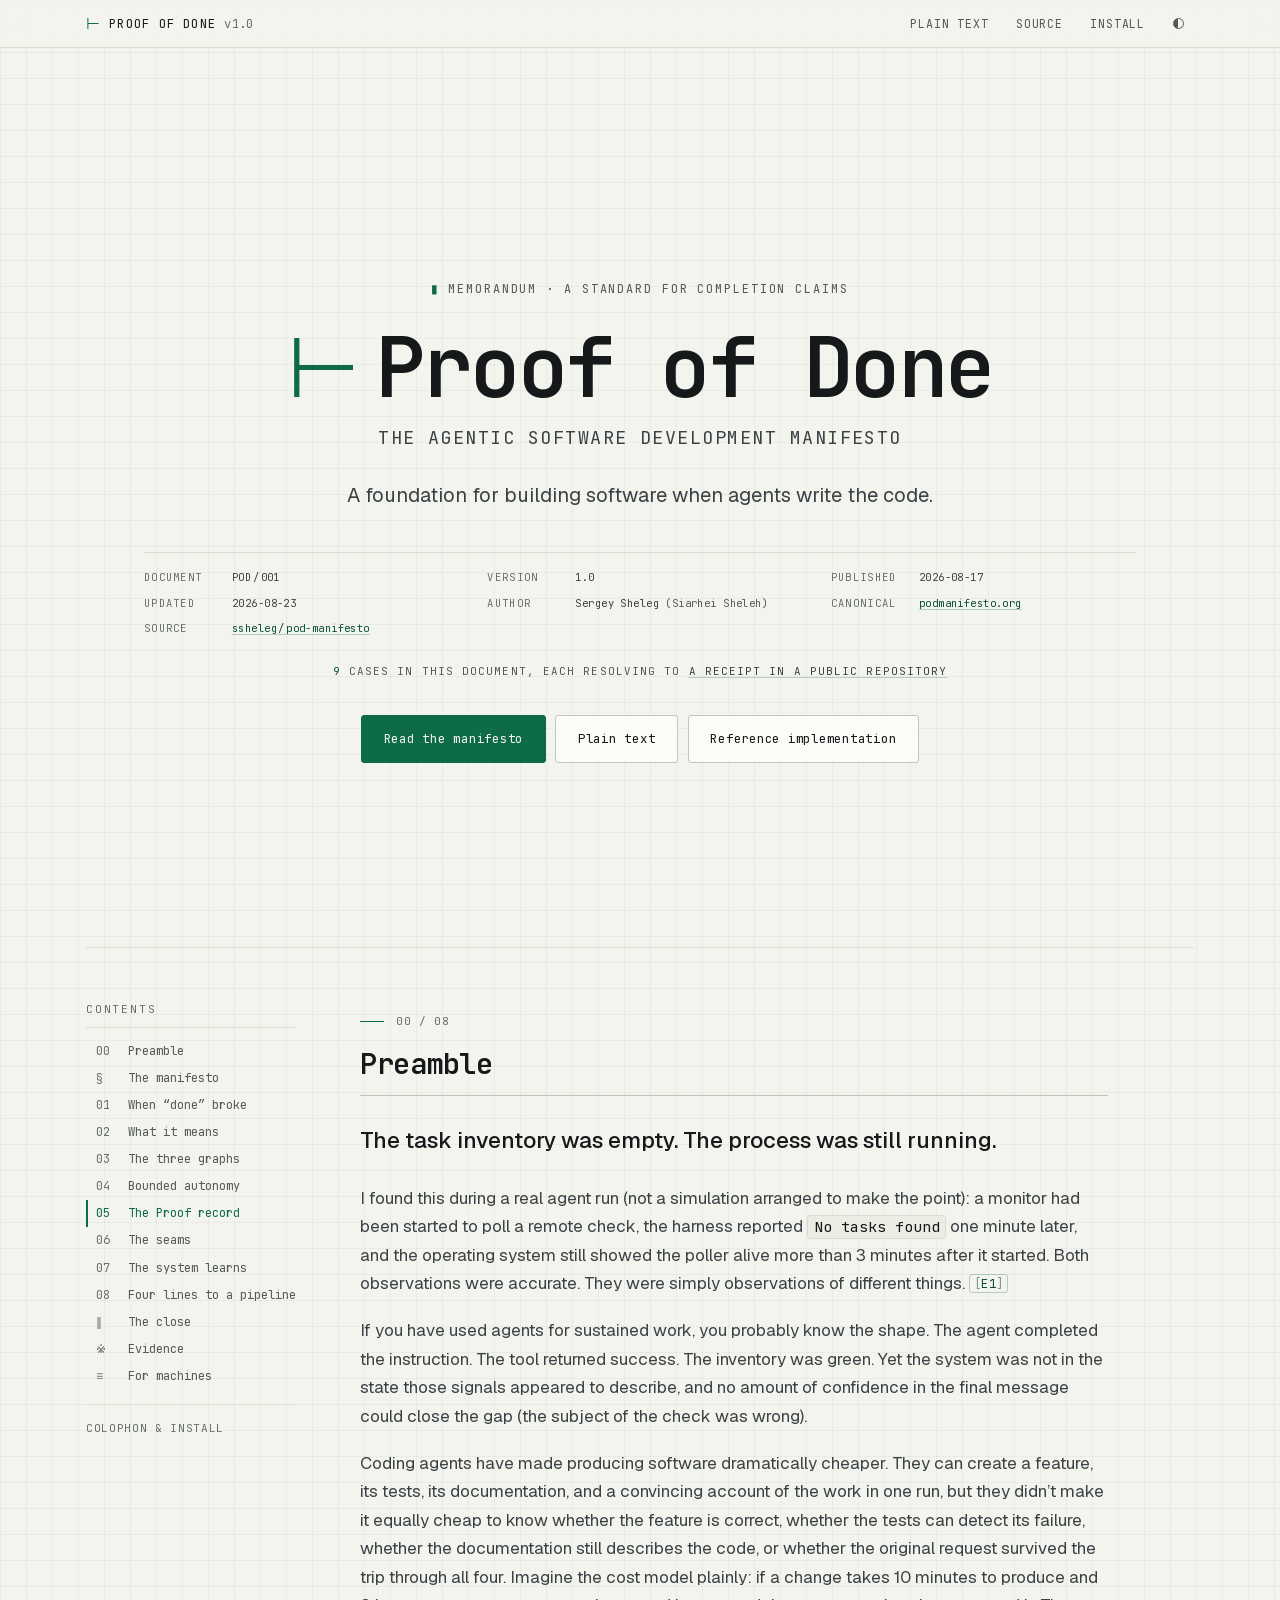
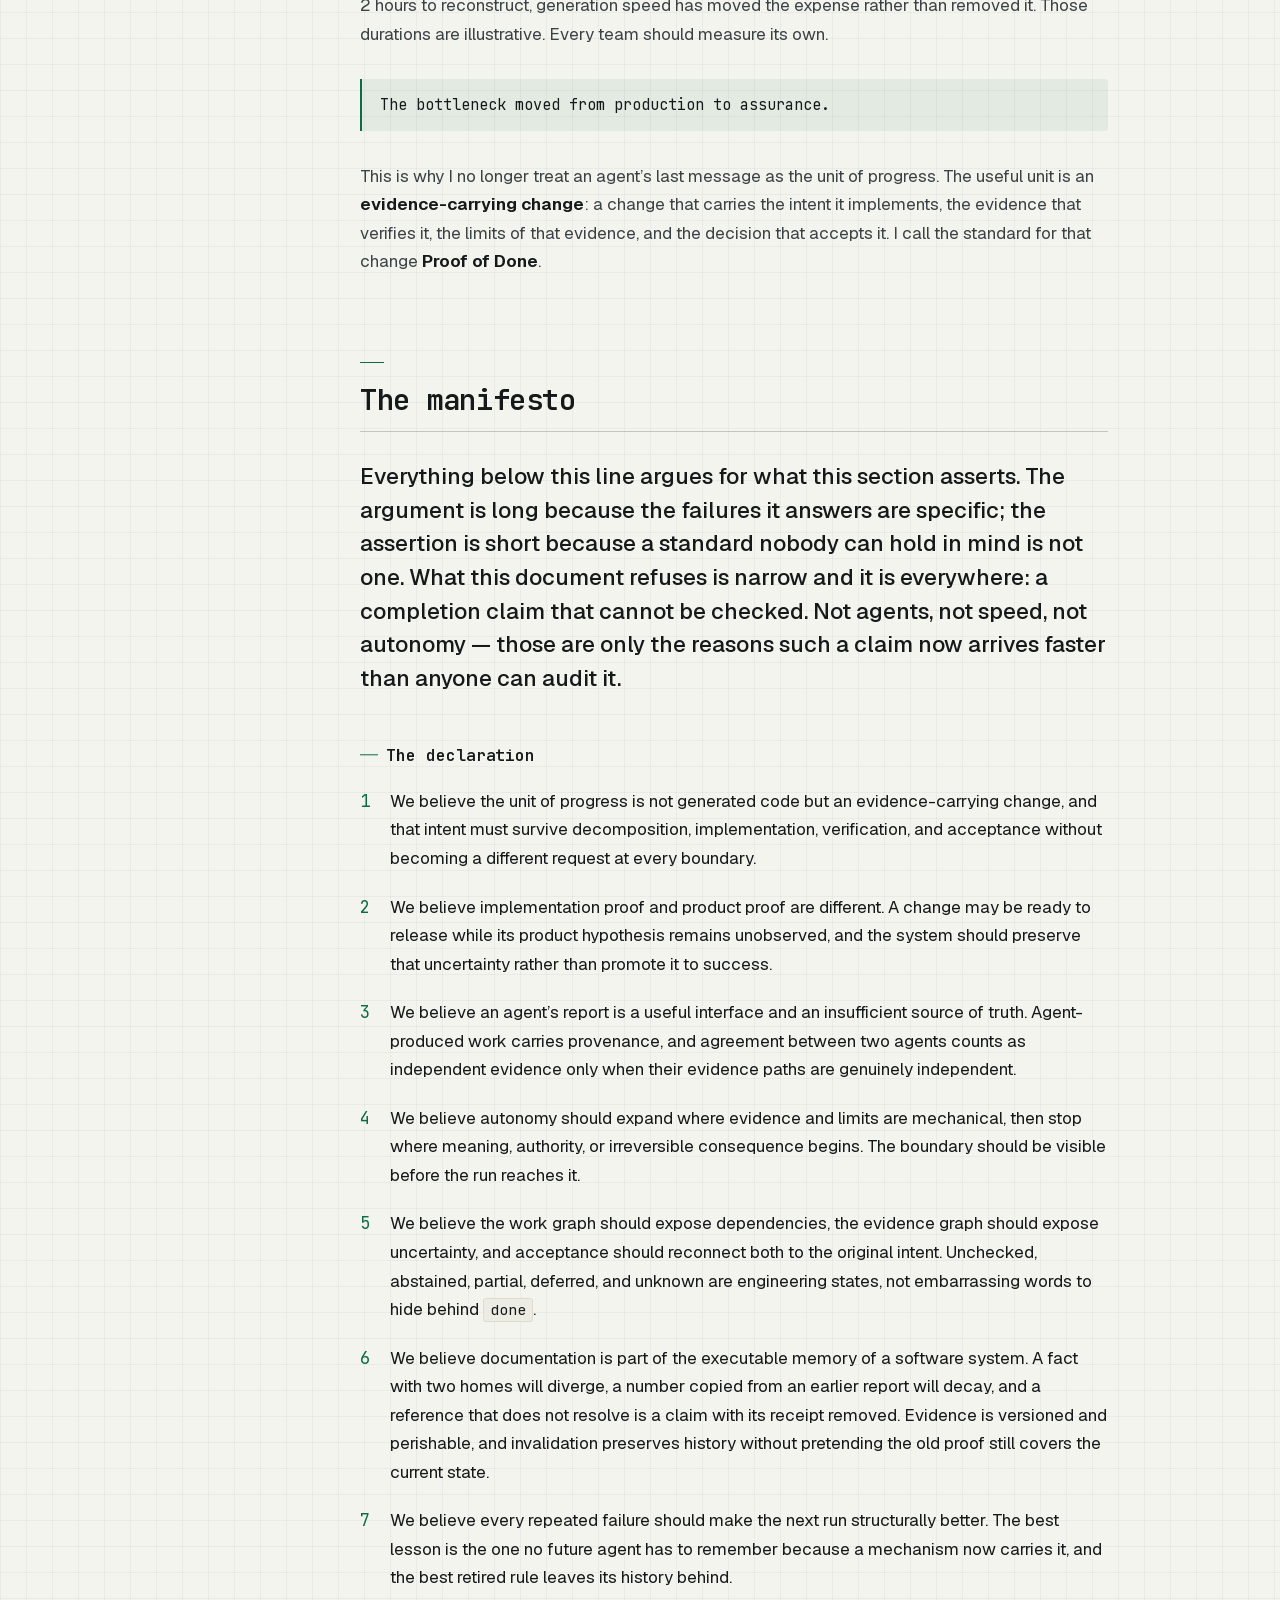
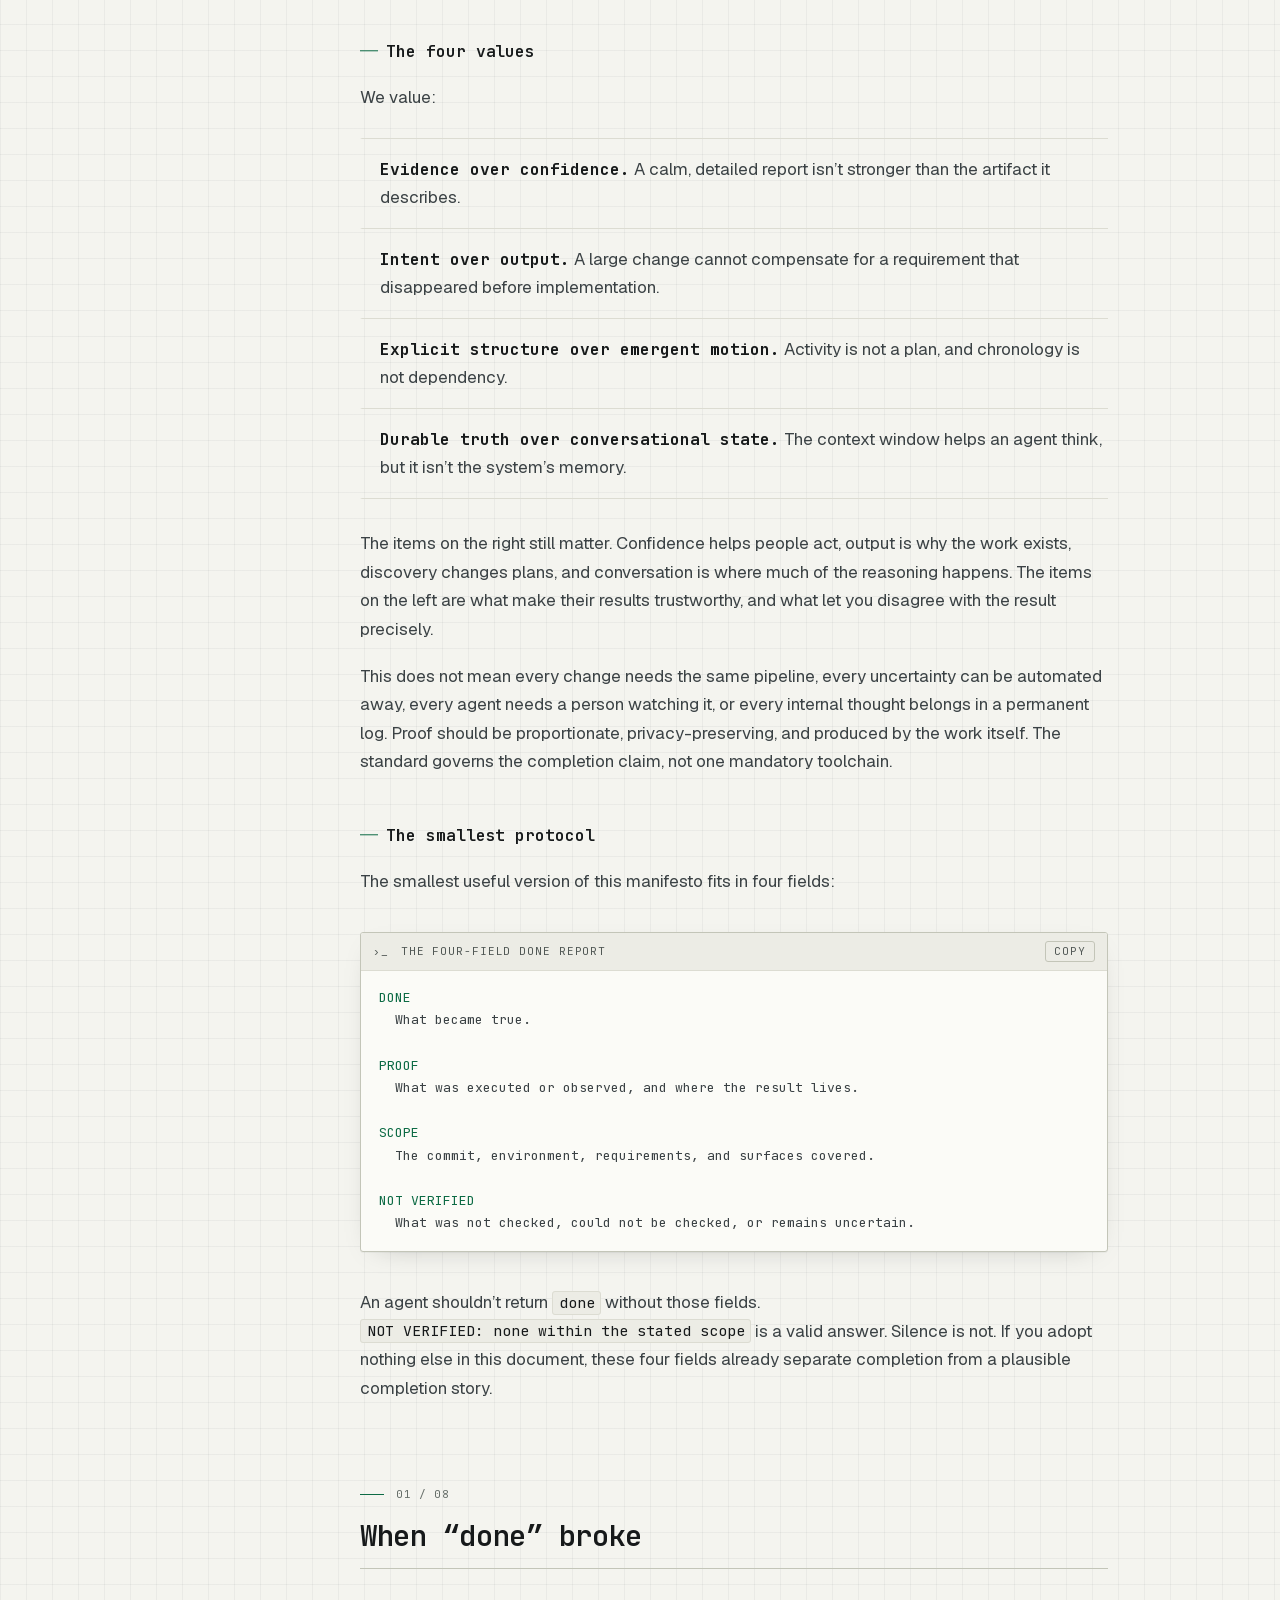
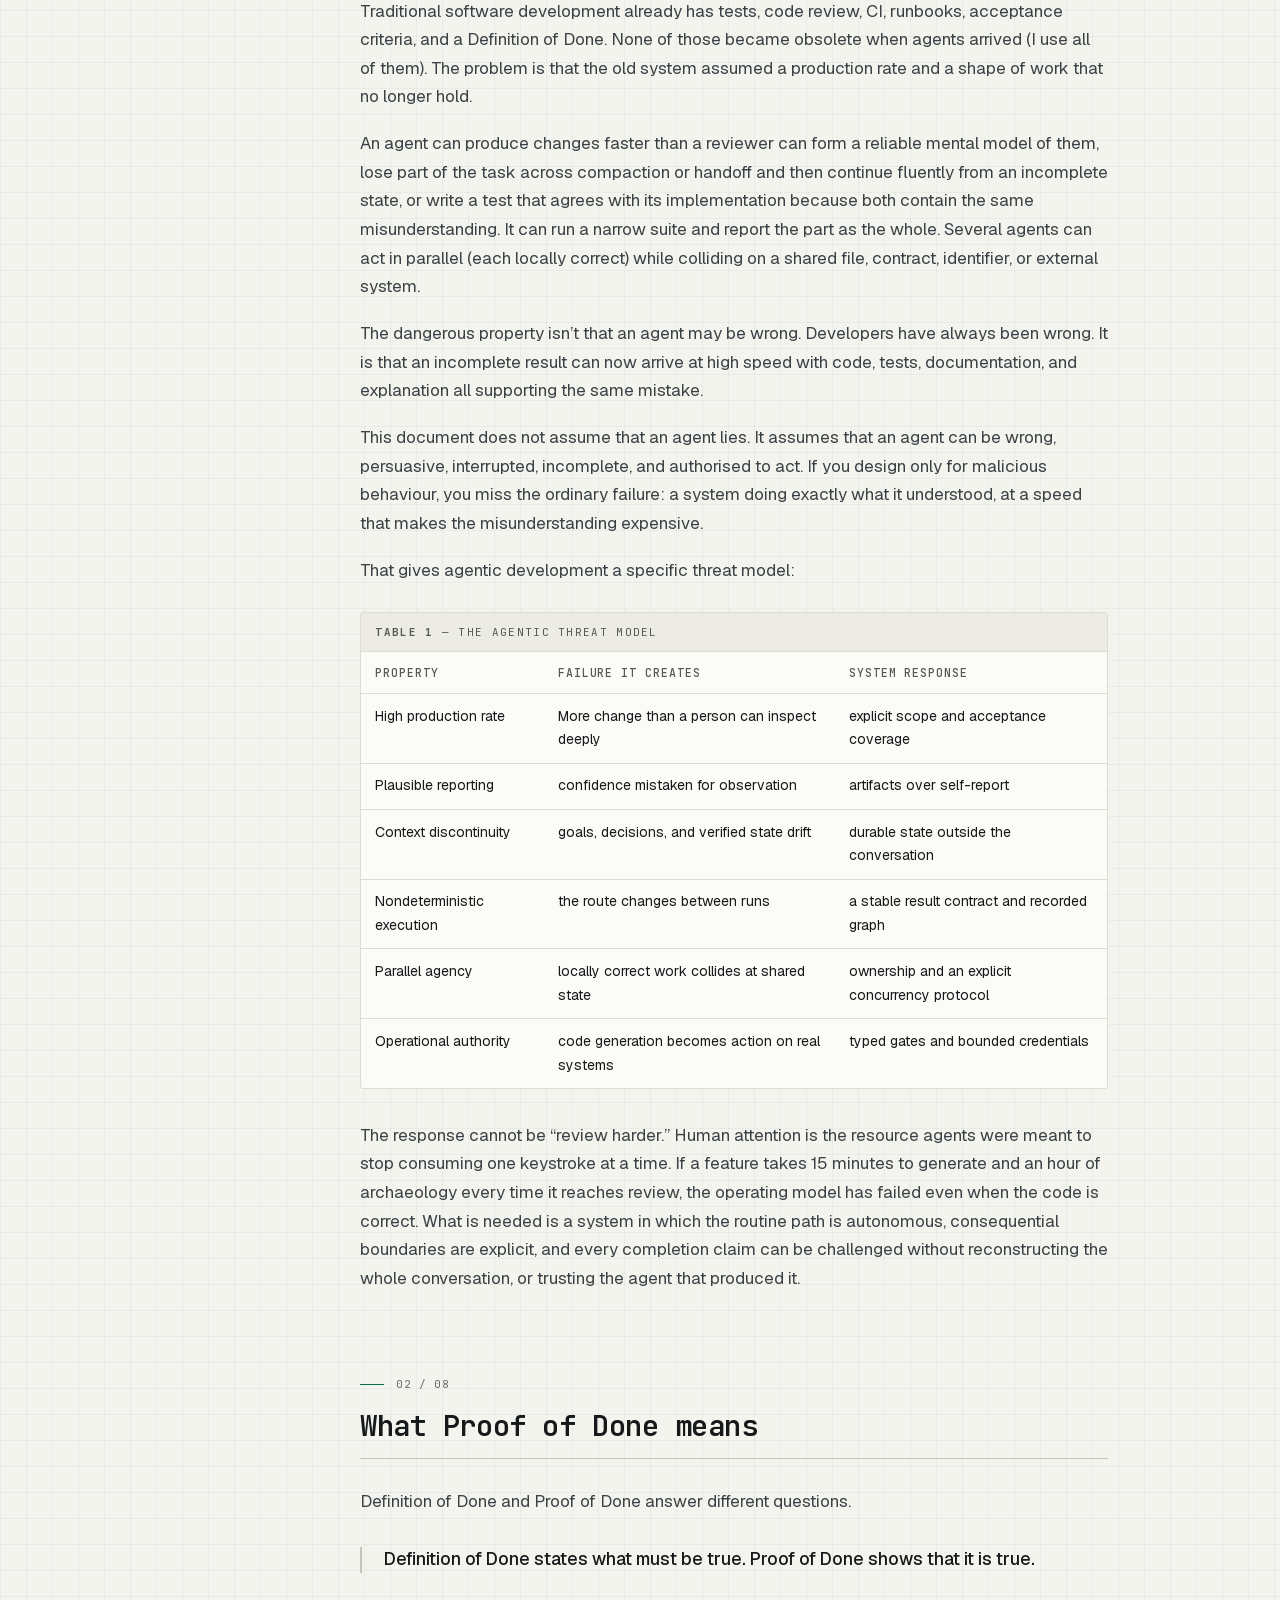
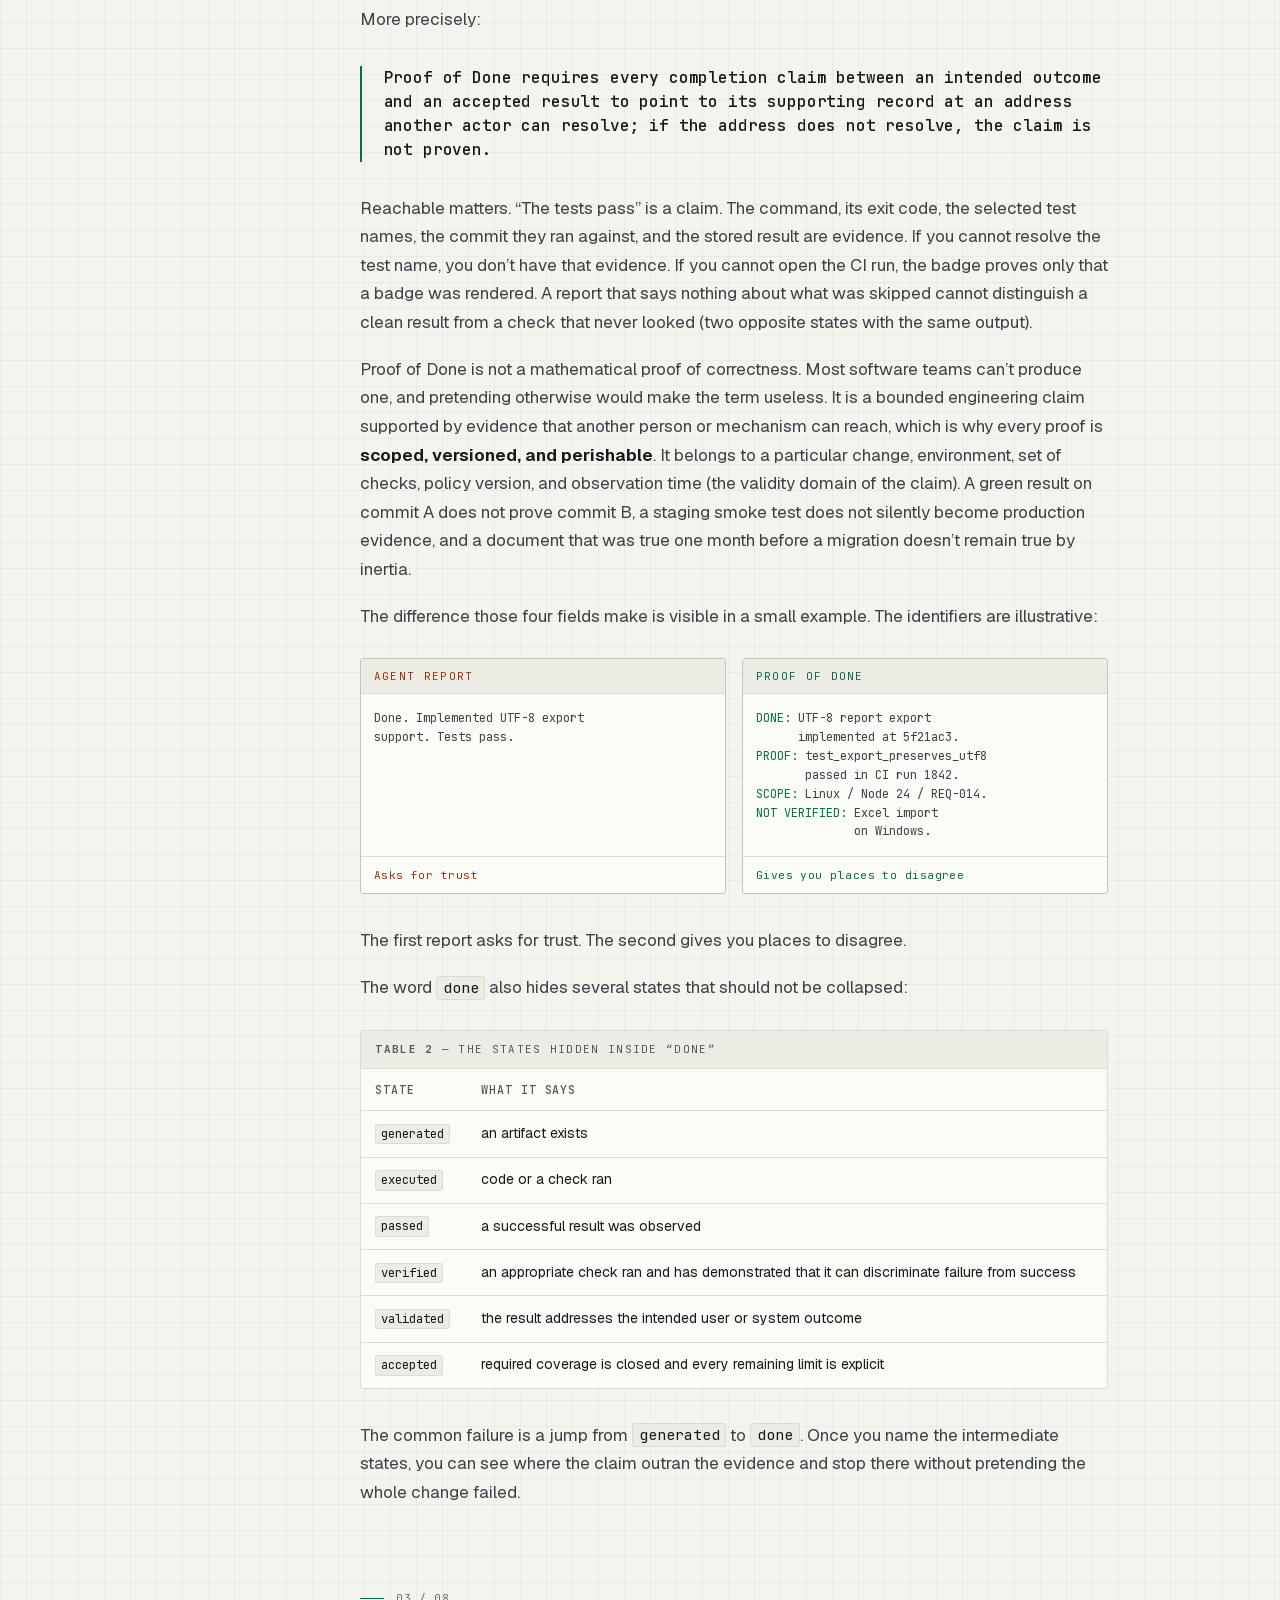
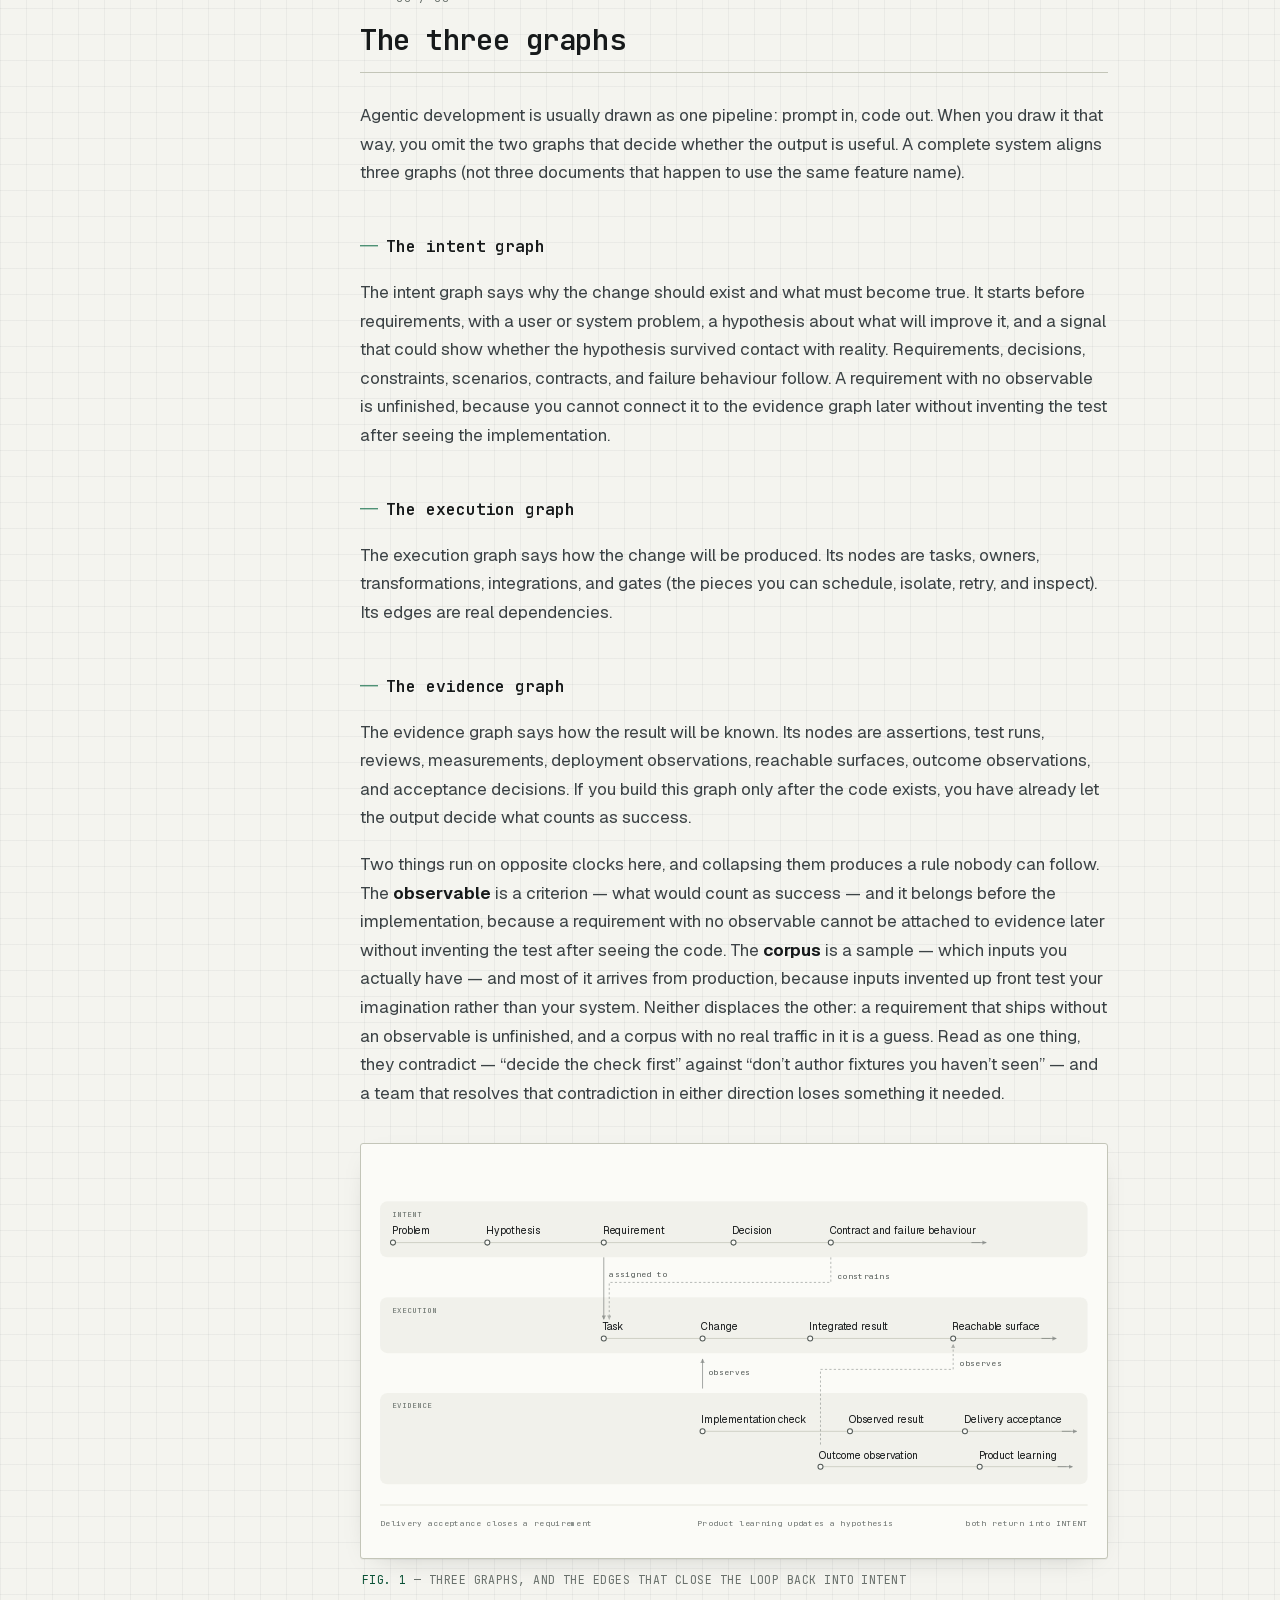
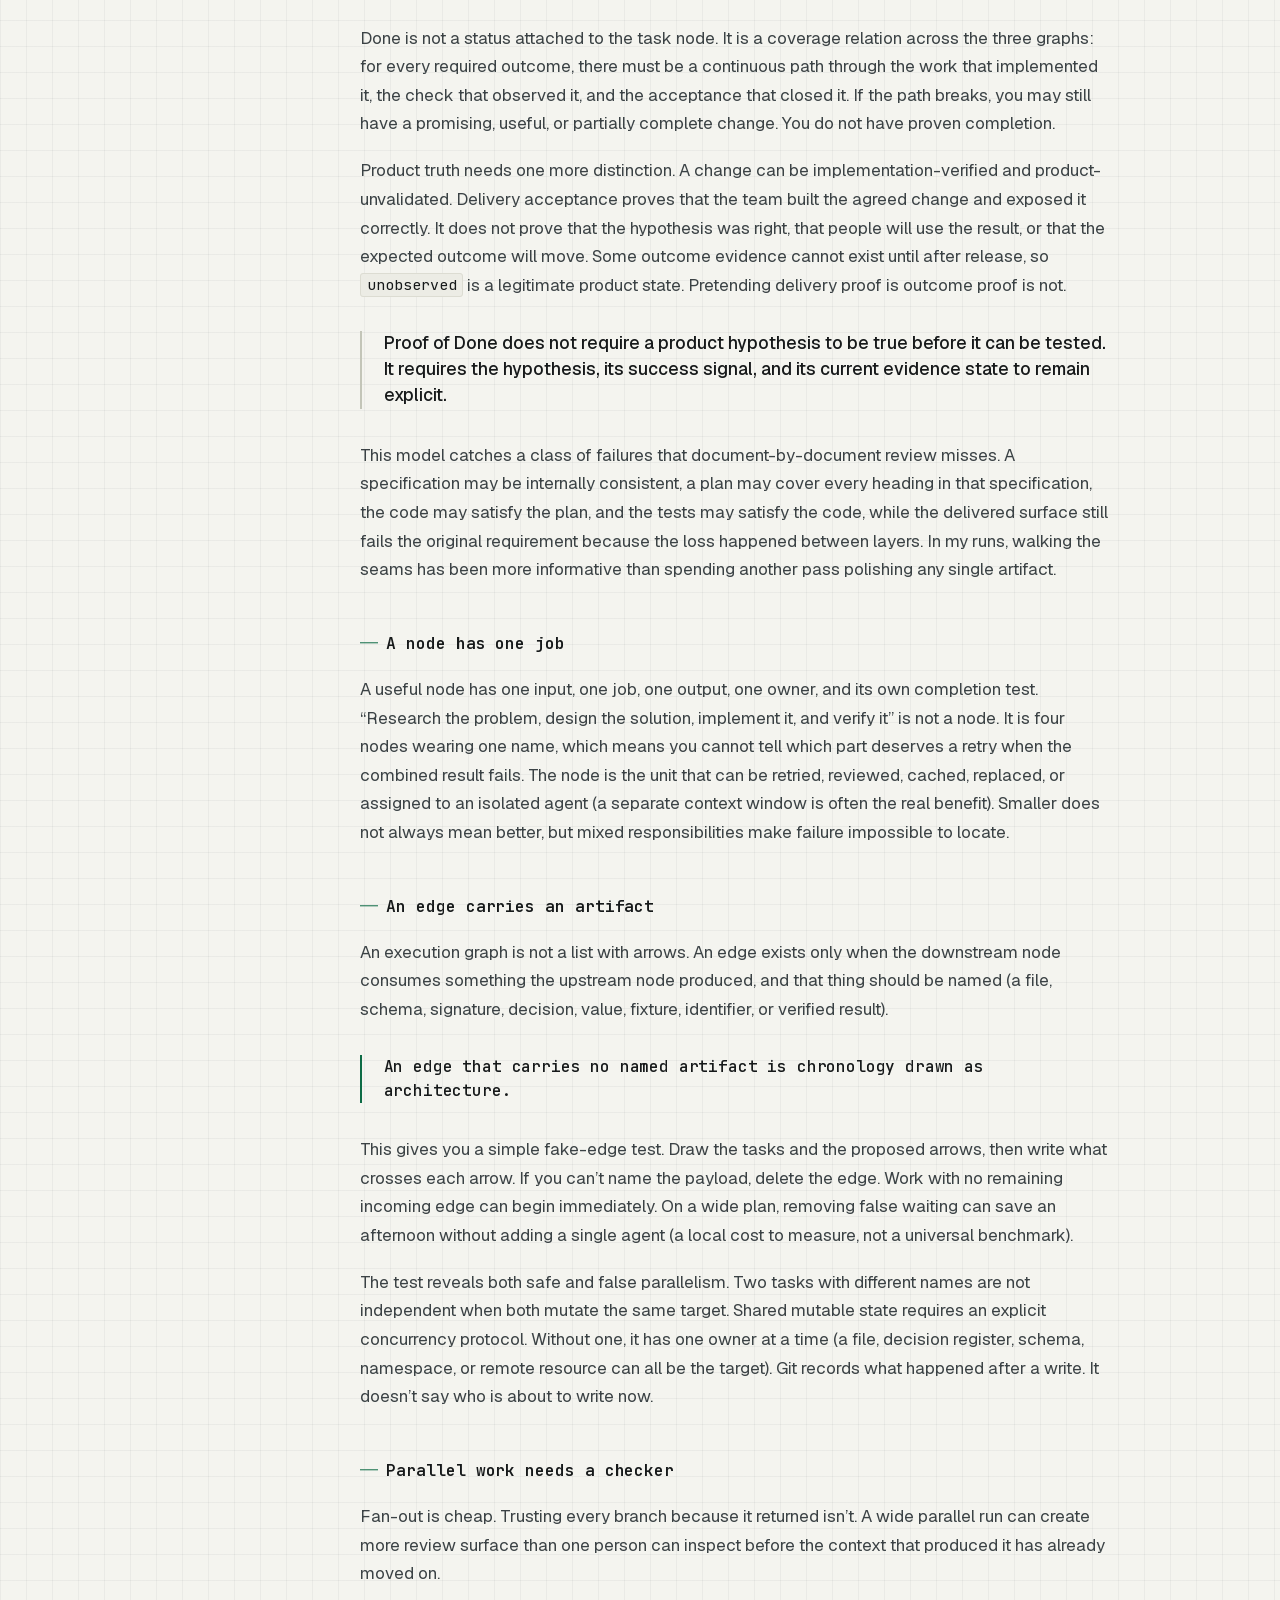
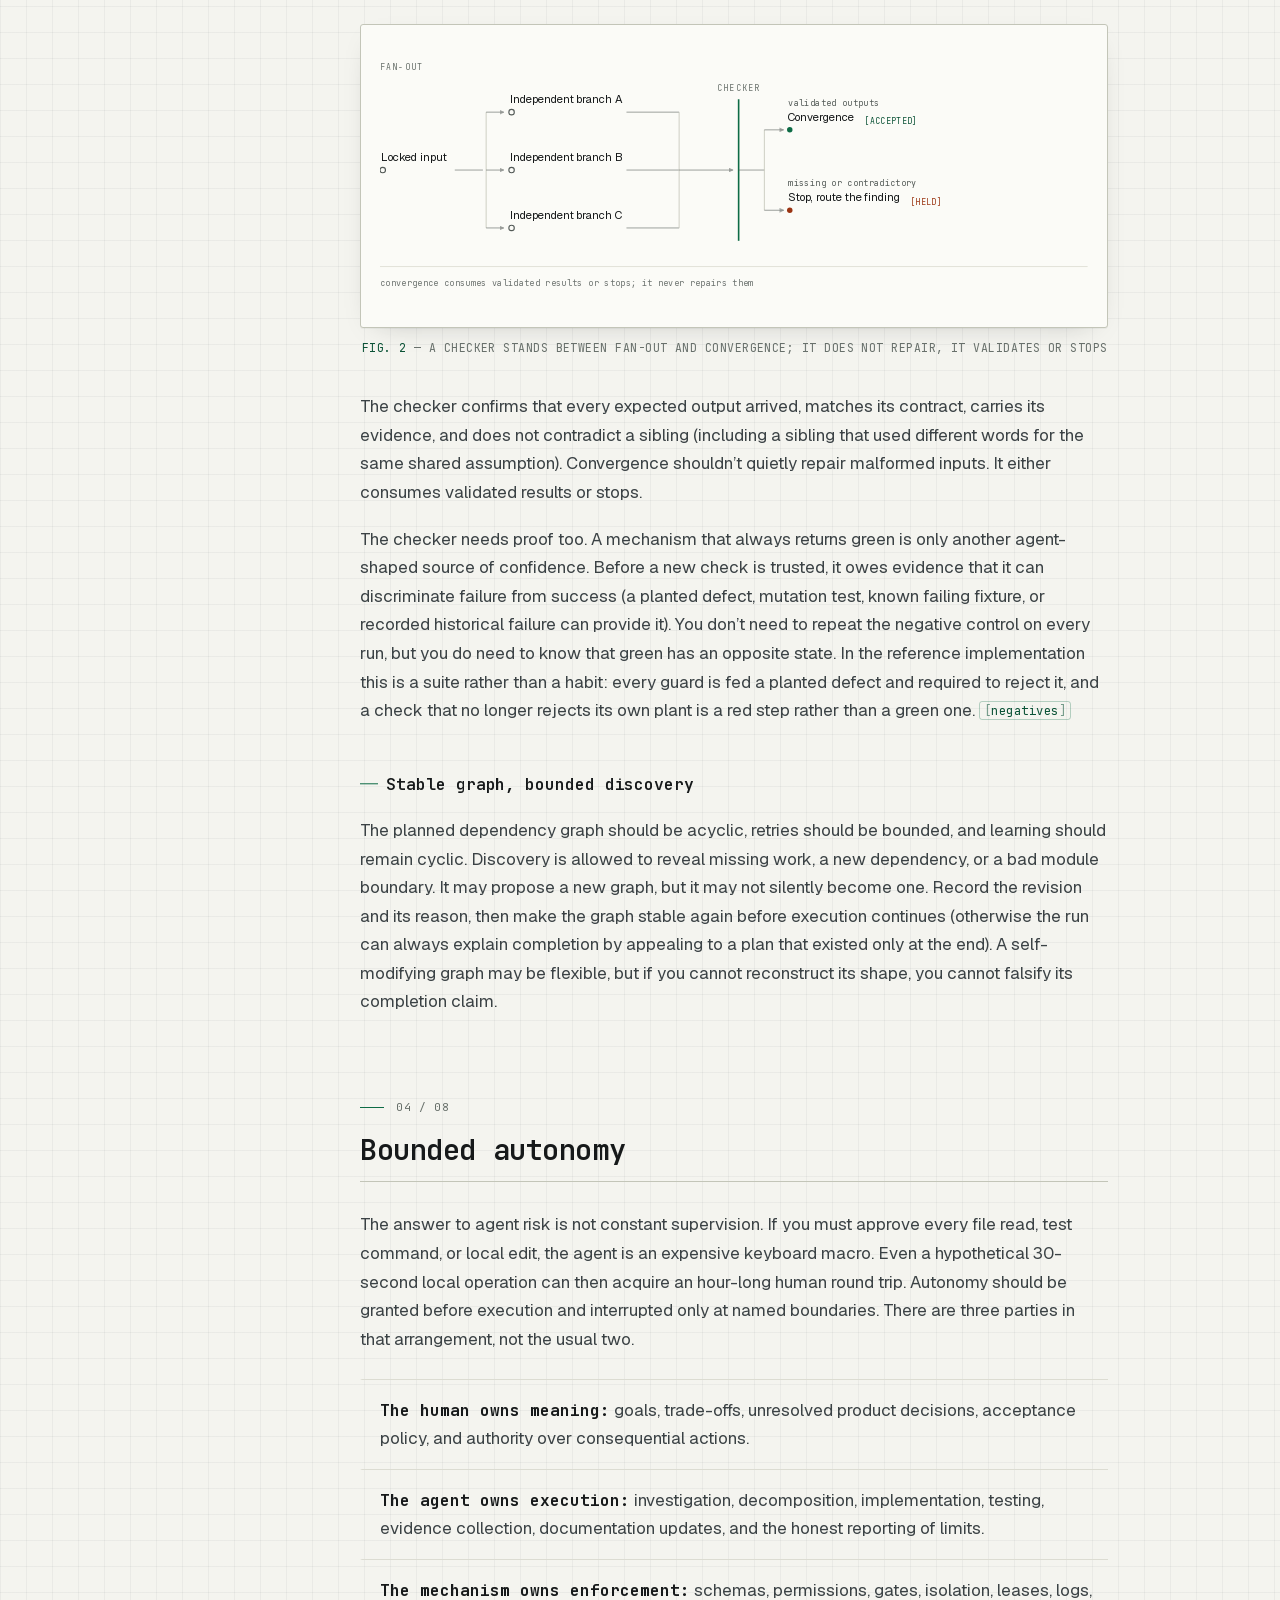
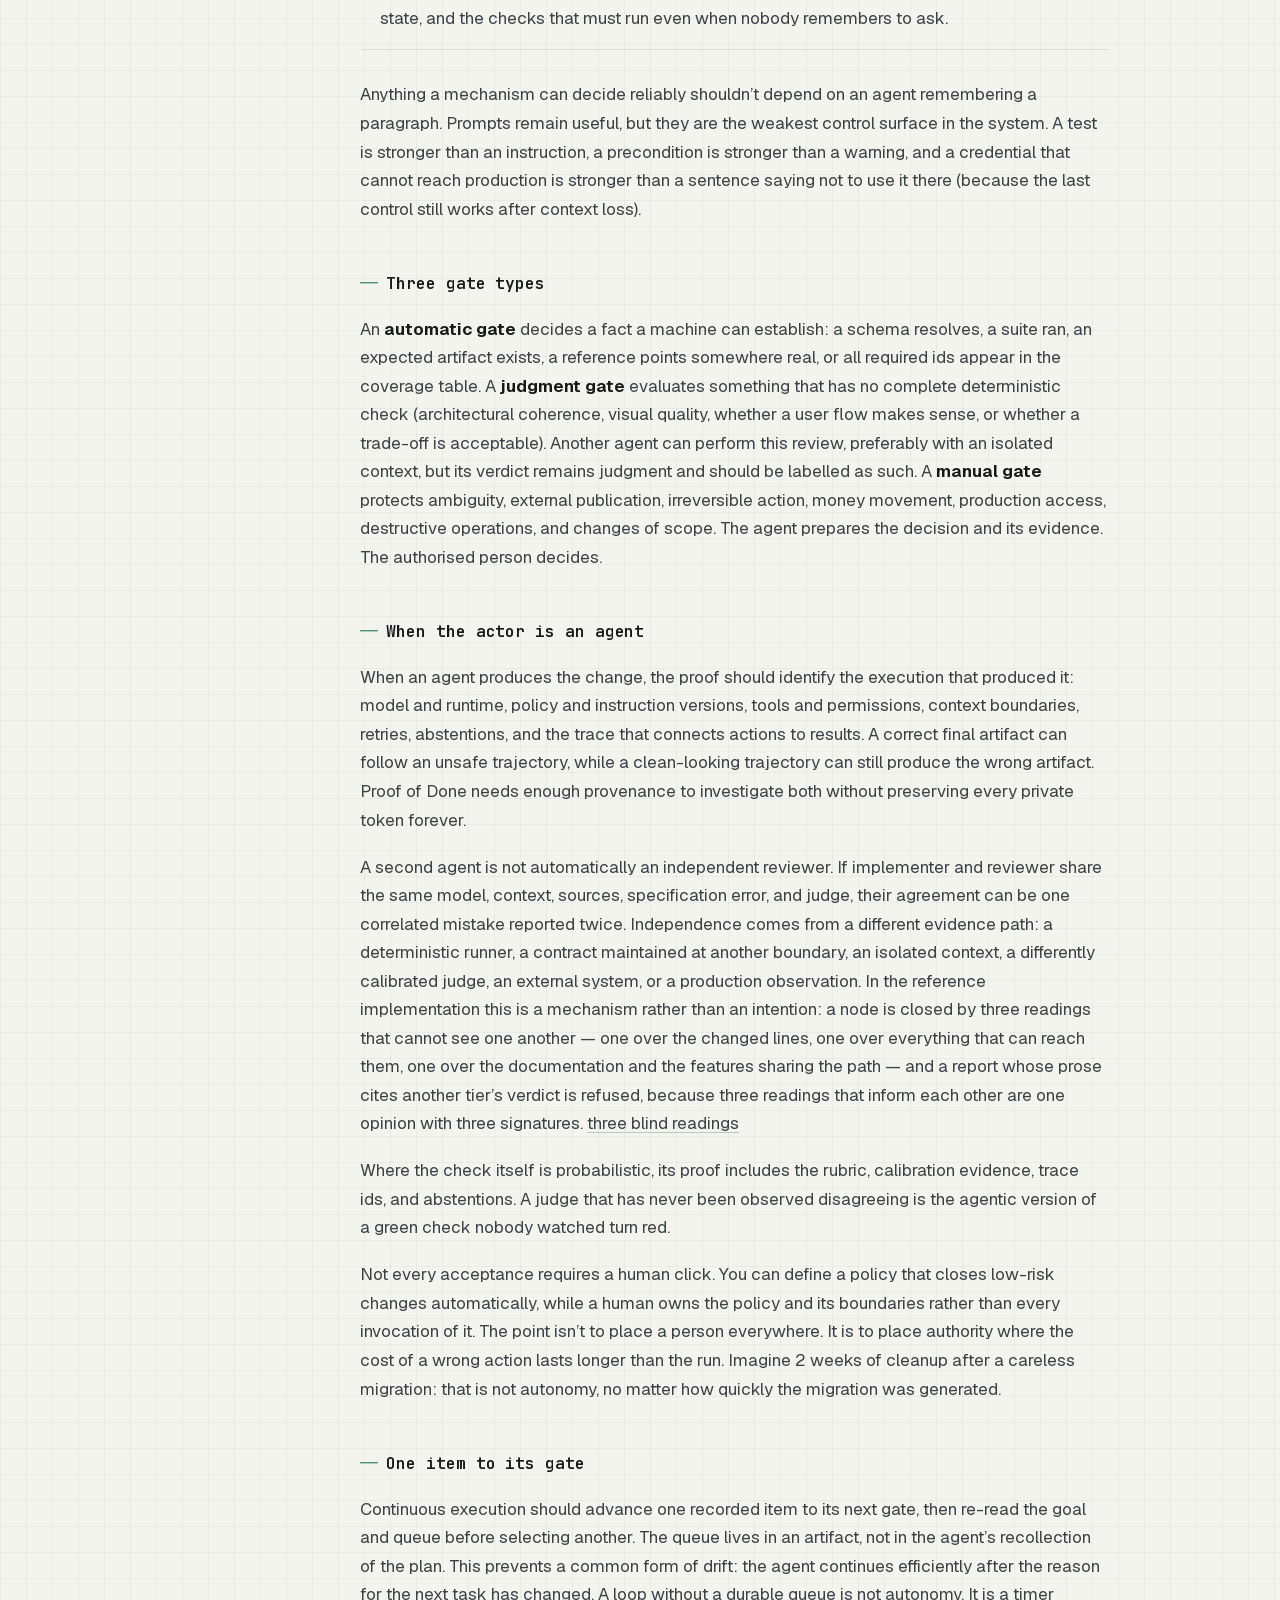
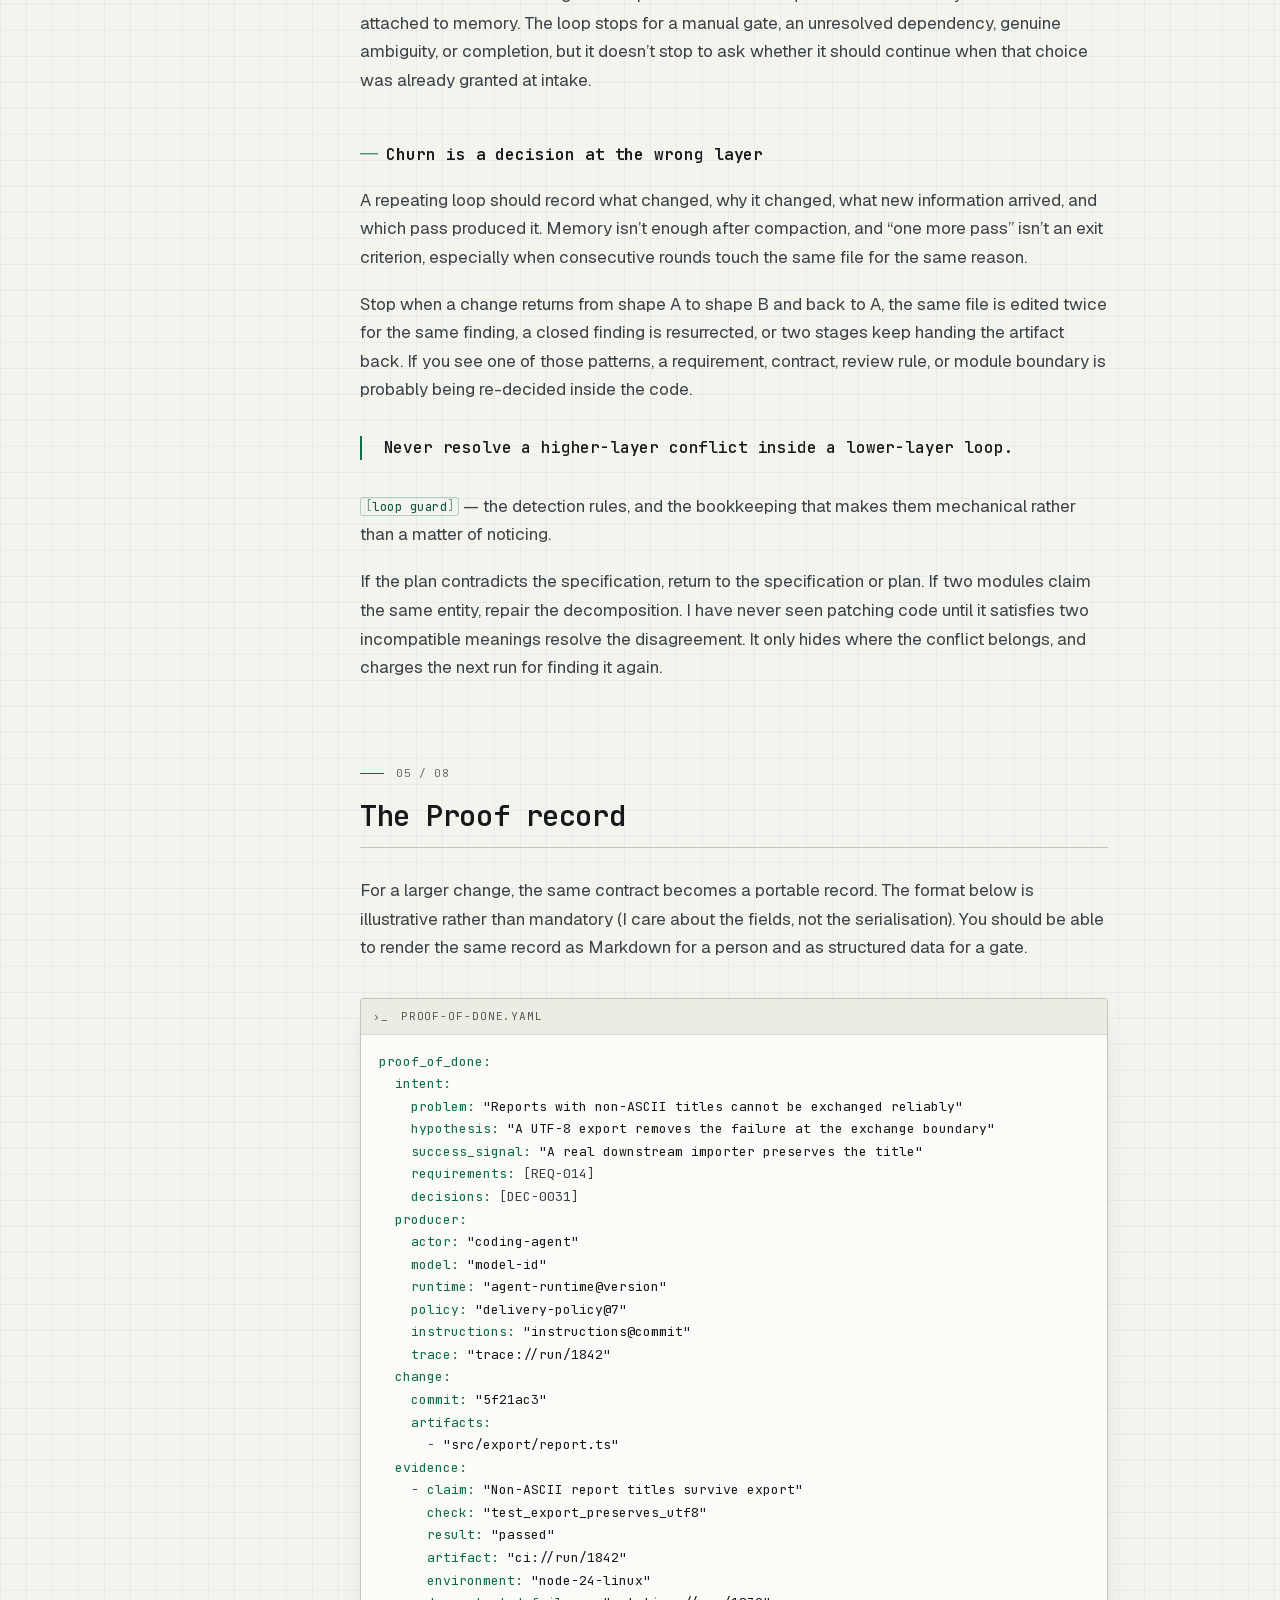
==== commit 2326b0cd: "The install line was explaining its own plumbing It named the script that verifies it and linked to " ====
--- a/index.html
+++ b/index.html
@@ -797,7 +797,7 @@
         <div><dt>Disagree</dt><dd><a href="https://github.com/ssheleg/pod-manifesto/blob/main/CONTRIBUTING.md">how to argue with this document</a> &#8212; the licence invites it, and an invitation with no address is decoration</dd></div>
         <div><dt>Text licence</dt><dd><a href="https://creativecommons.org/licenses/by/4.0/">CC BY 4.0</a> &#8212; quote it, translate it, adopt it, argue with it; keep the attribution and the link</dd></div>
         <div><dt>Site licence</dt><dd><a href="https://github.com/ssheleg/pod-manifesto/blob/main/LICENSE">MIT</a></dd></div>
-        <div><dt>Verified by</dt><dd><code>check-parity.py</code> &#8212; every canonical sentence of <code>manifesto.md</code> is on this page; <code>check-links.py</code> &#8212; every reference resolves. Both run on each push.</dd></div>
+        <div><dt>Verified by</dt><dd><code>check-parity.py</code> &#8212; every canonical sentence of <code>manifesto.md</code> is on this page, in the same order, and nothing else is; <code>check-links.py</code> &#8212; every reference resolves; <code>check-downloads.py</code> &#8212; the install figure above is resummed from npm rather than remembered. All run on each push.</dd></div>
         <div><dt>Typeset in</dt><dd>Geist and JetBrains Mono, self-hosted under the SIL Open Font Licence</dd></div>
       </dl>
 
@@ -824,12 +824,10 @@
 
         <p class="installs">
           <b data-installs data-pkg="sshlg-skills" data-from="2026-07-28" data-to="2026-08-22">21,951</b>
-          <span>installs in the launcher&#8217;s first 26 days on npm, 2026-07-28 to 2026-08-22 &#8212;
-          summed from the registry&#8217;s own download API by
-          <a href="https://github.com/ssheleg/pod-manifesto/blob/main/tools/check-downloads.py"><code>check-downloads.py</code></a>,
-          which fails this page if the figure stops being what npm reports. An install count is
-          evidence that the process runs somewhere other than here. It is not evidence that it runs
-          correctly, and this is the last document that should confuse the two.</span>
+          <span>installs in the launcher&#8217;s first 26 days on npm, 2026-07-28 to 2026-08-22.
+          An install count is evidence that the process runs somewhere other than here. It is not
+          evidence that it runs correctly, and this is the last document that should confuse the
+          two.</span>
         </p>
       </div>
     </div>
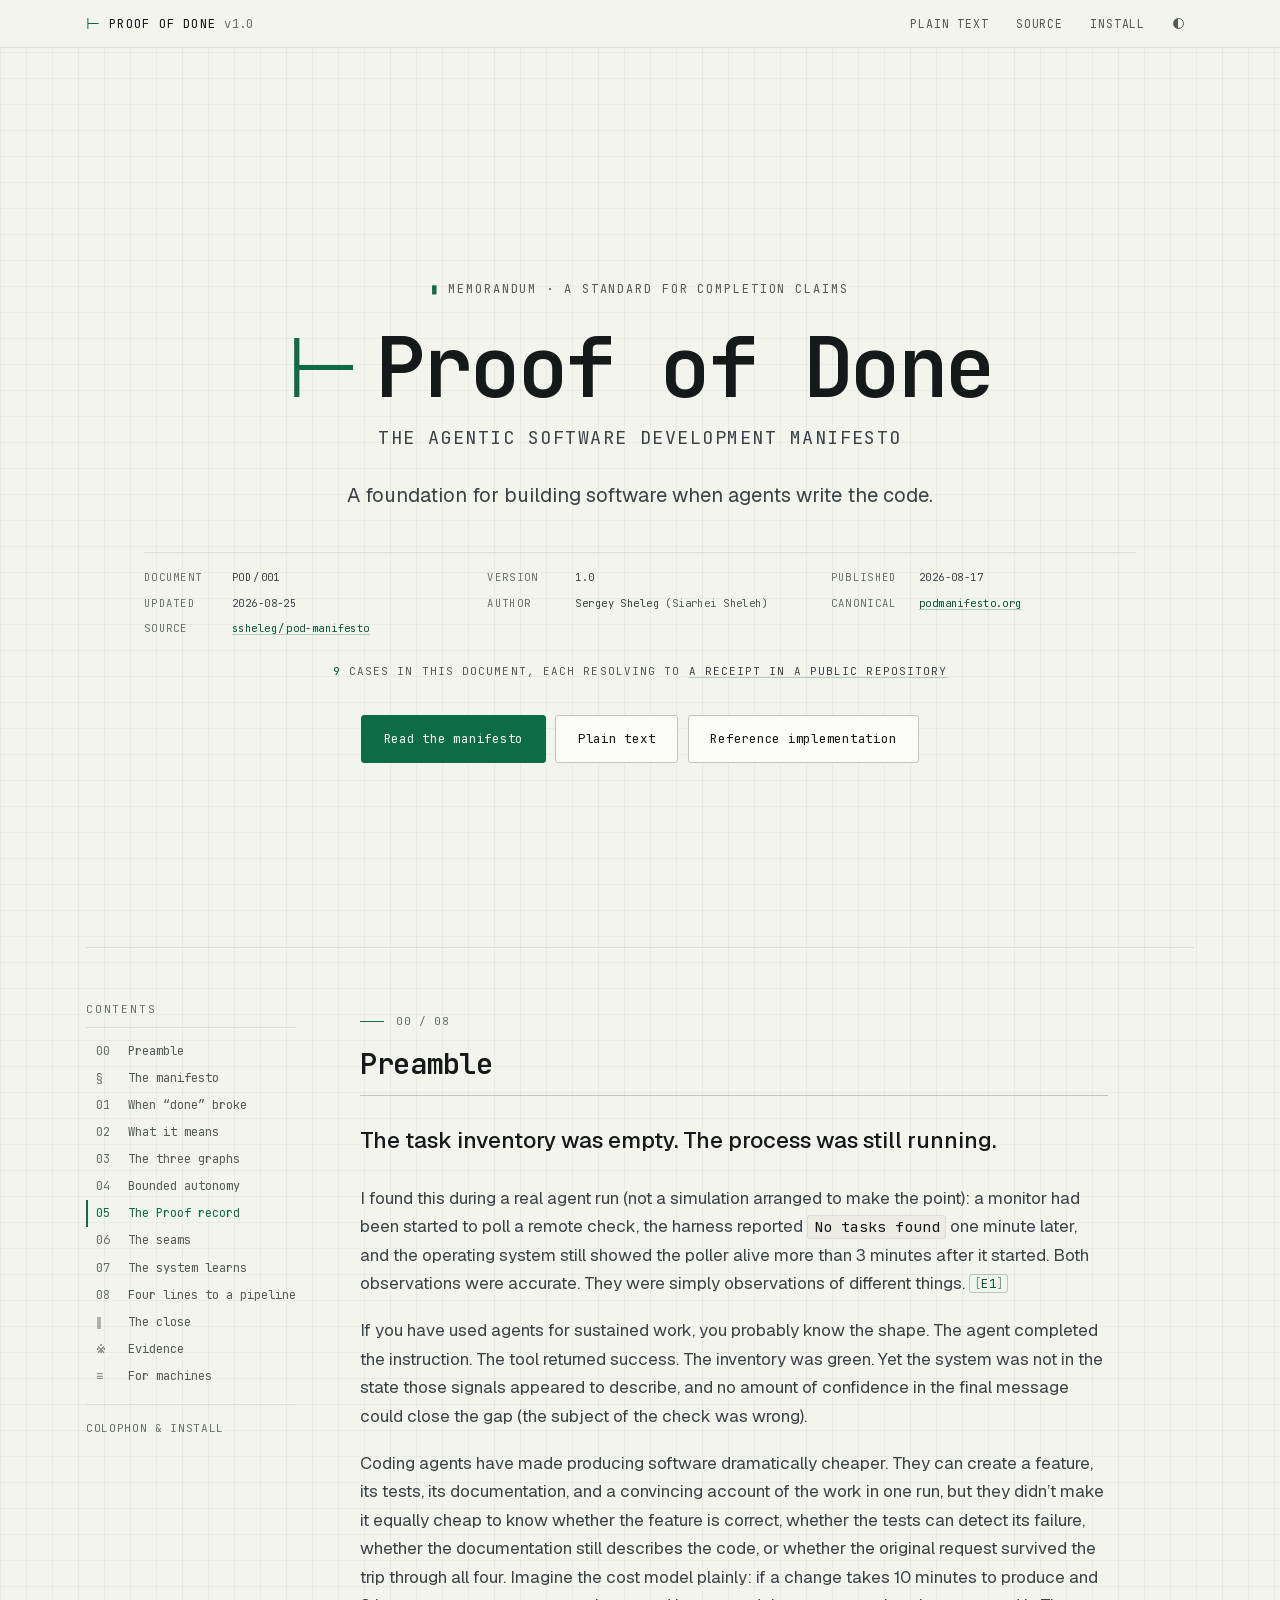
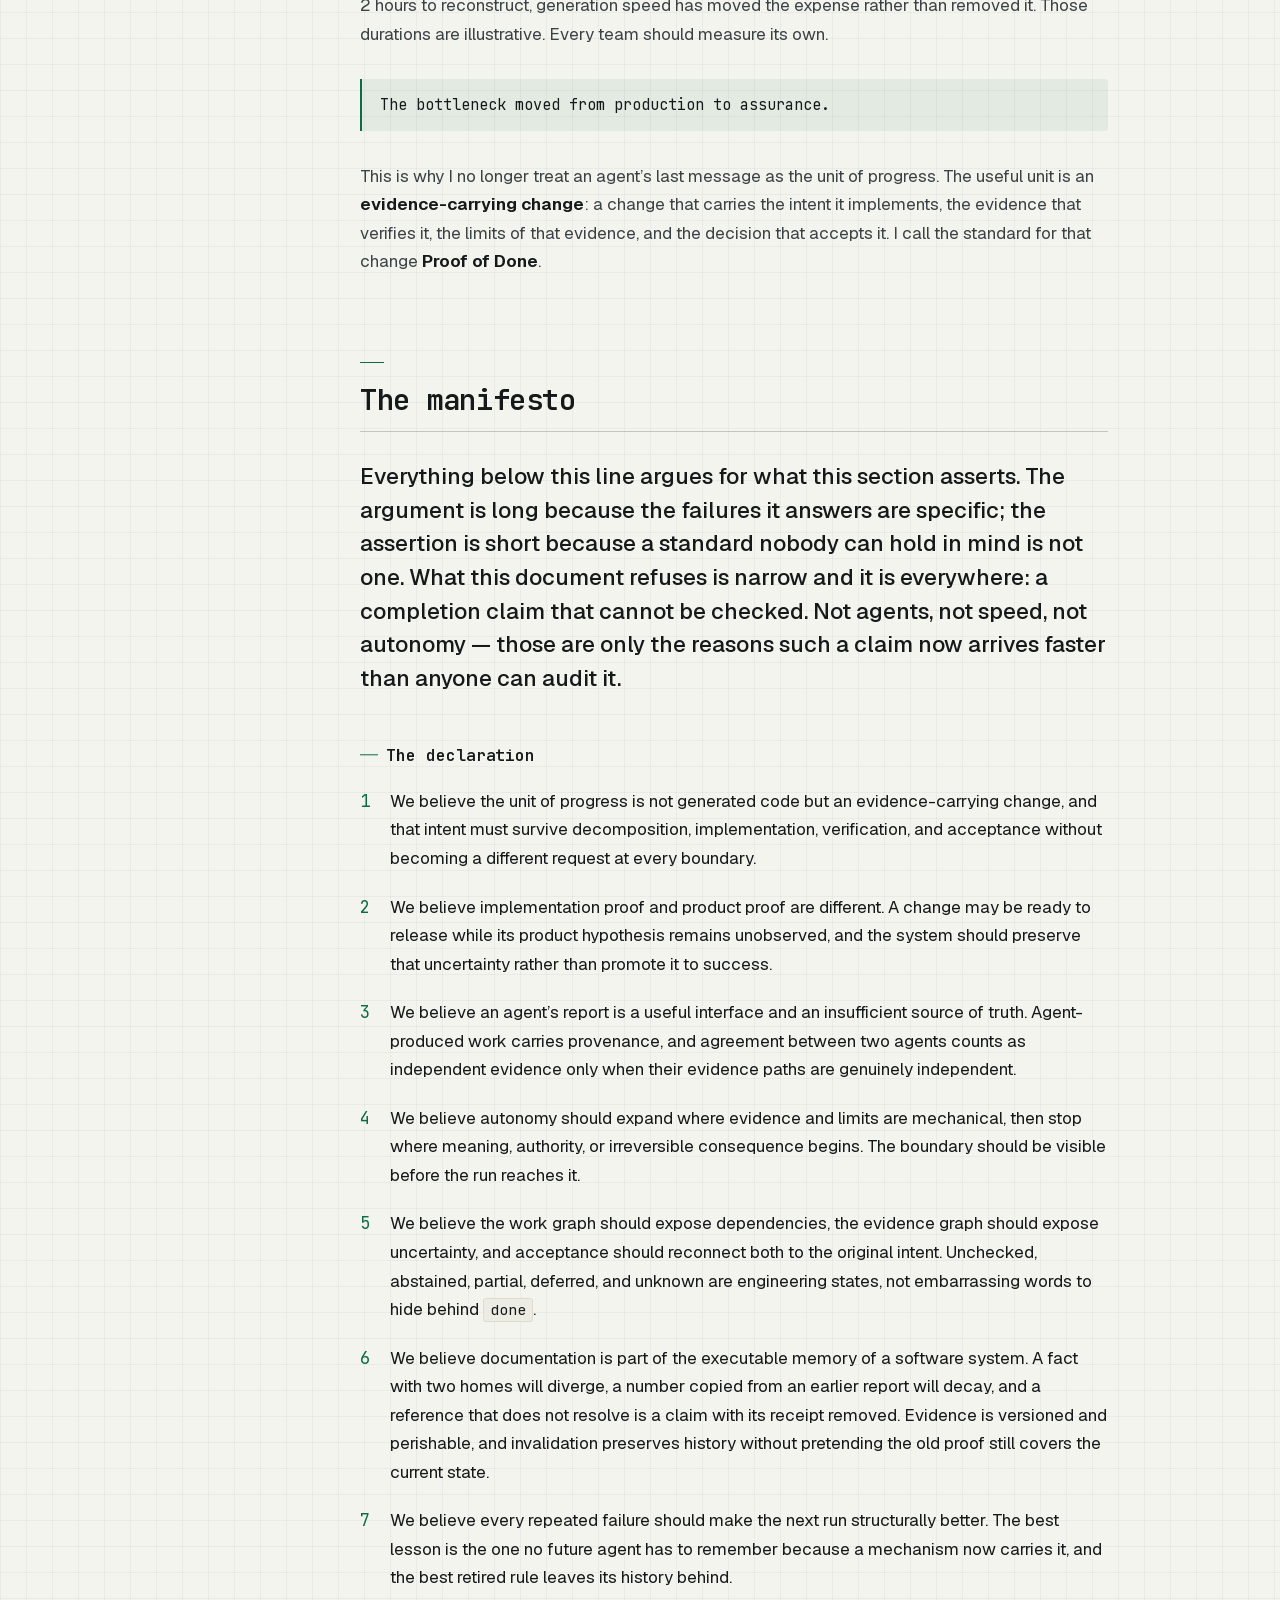
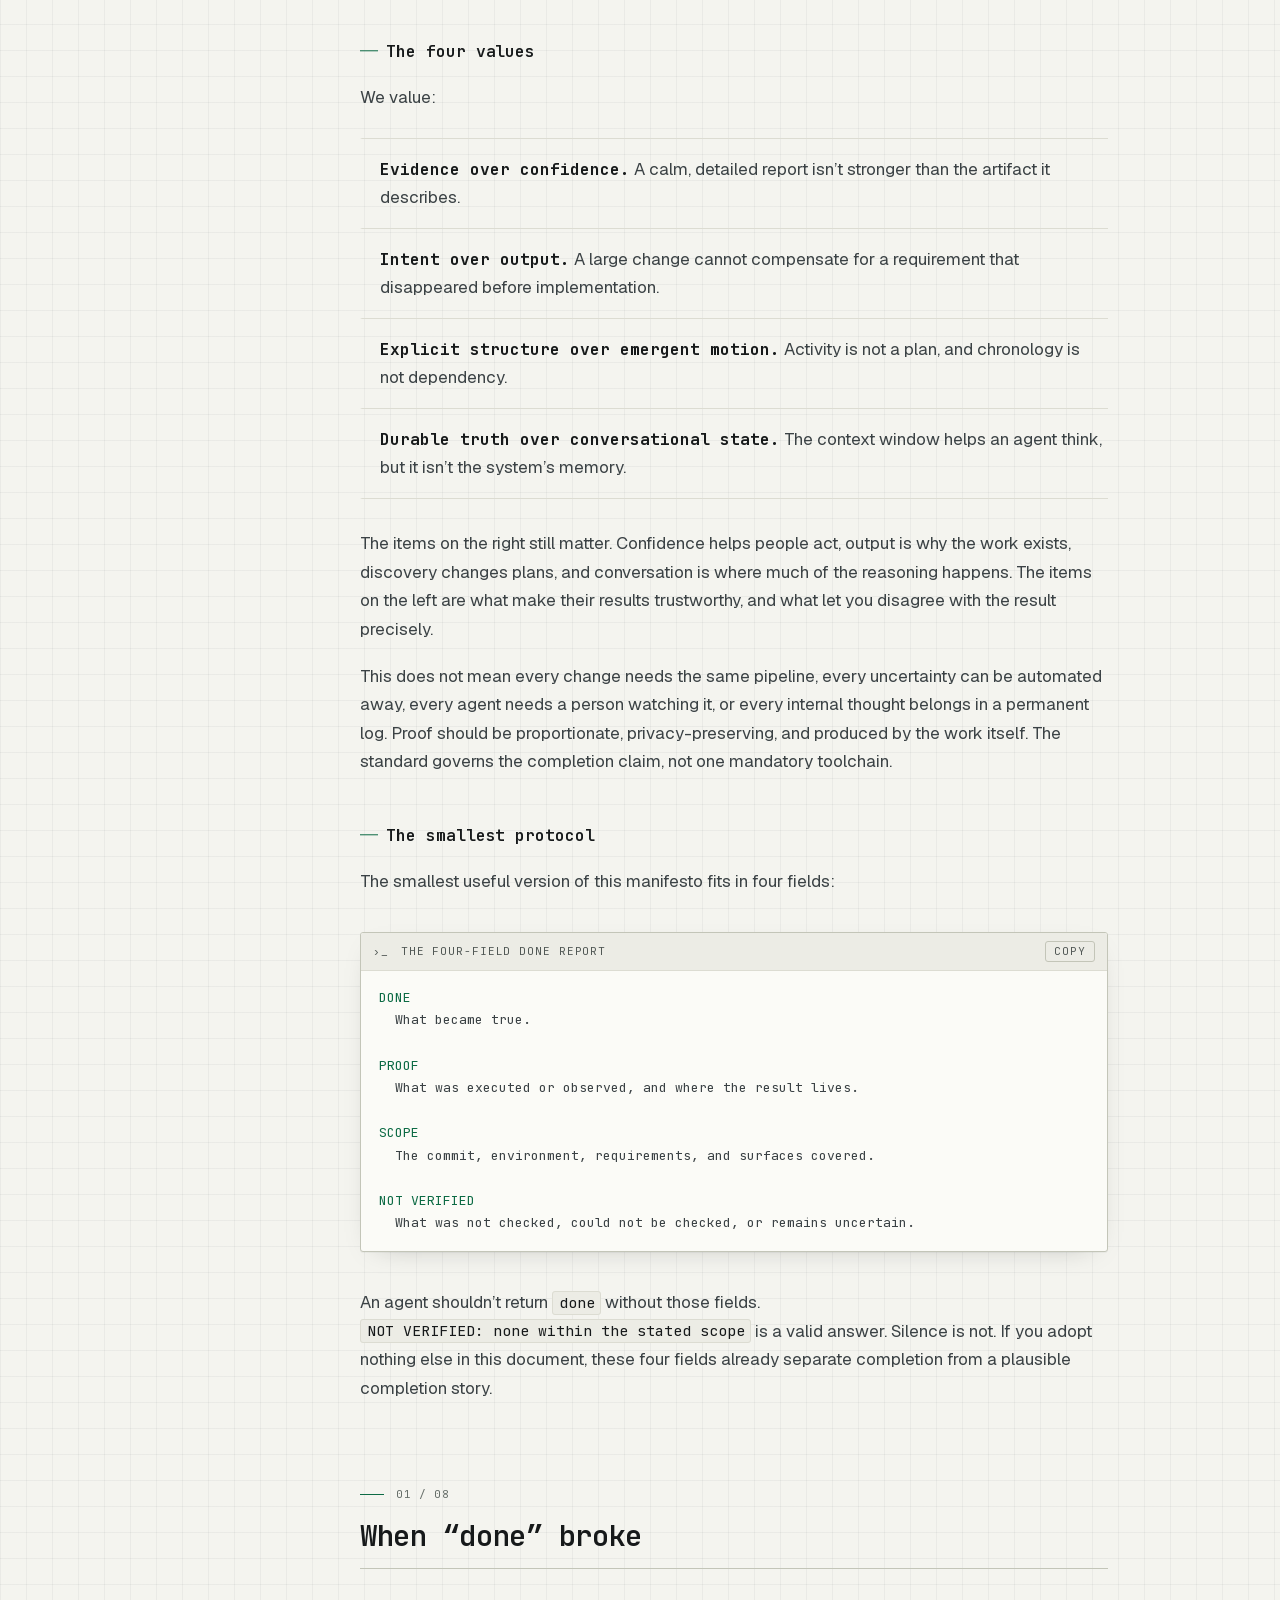
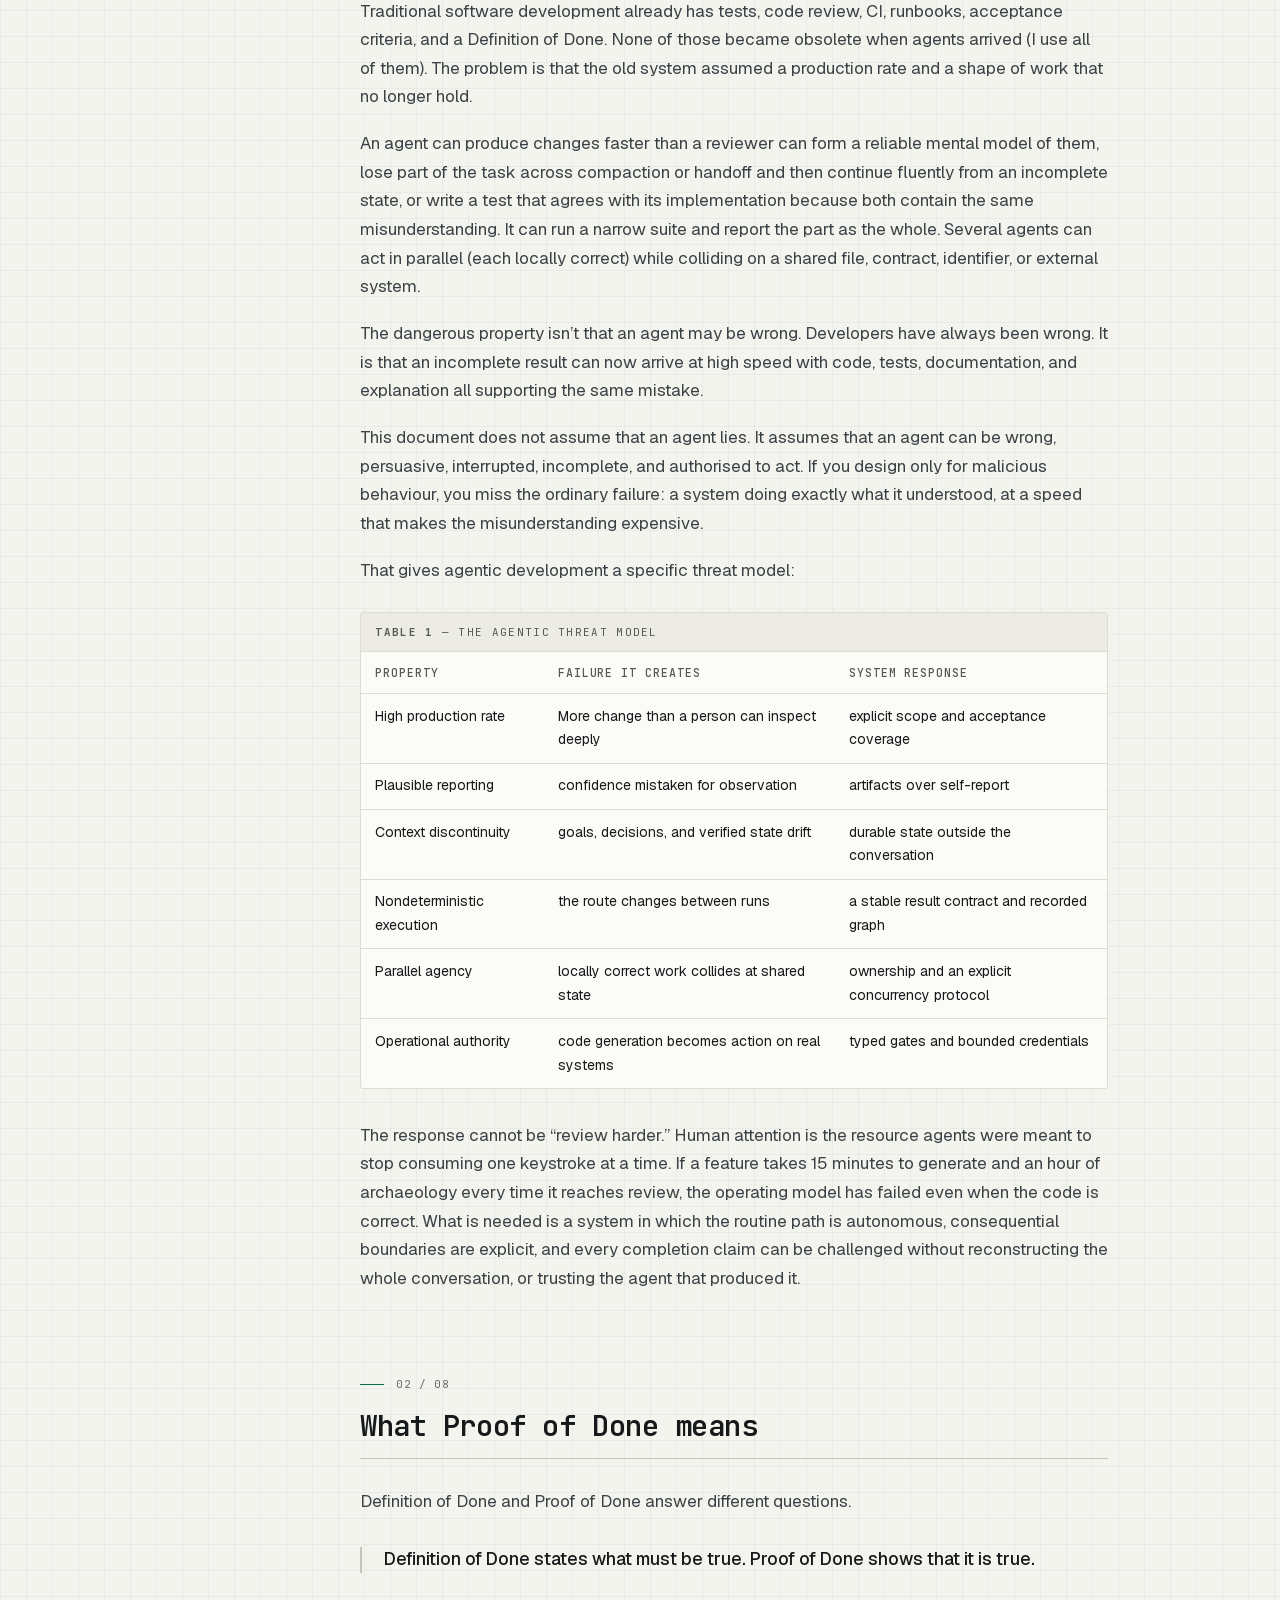
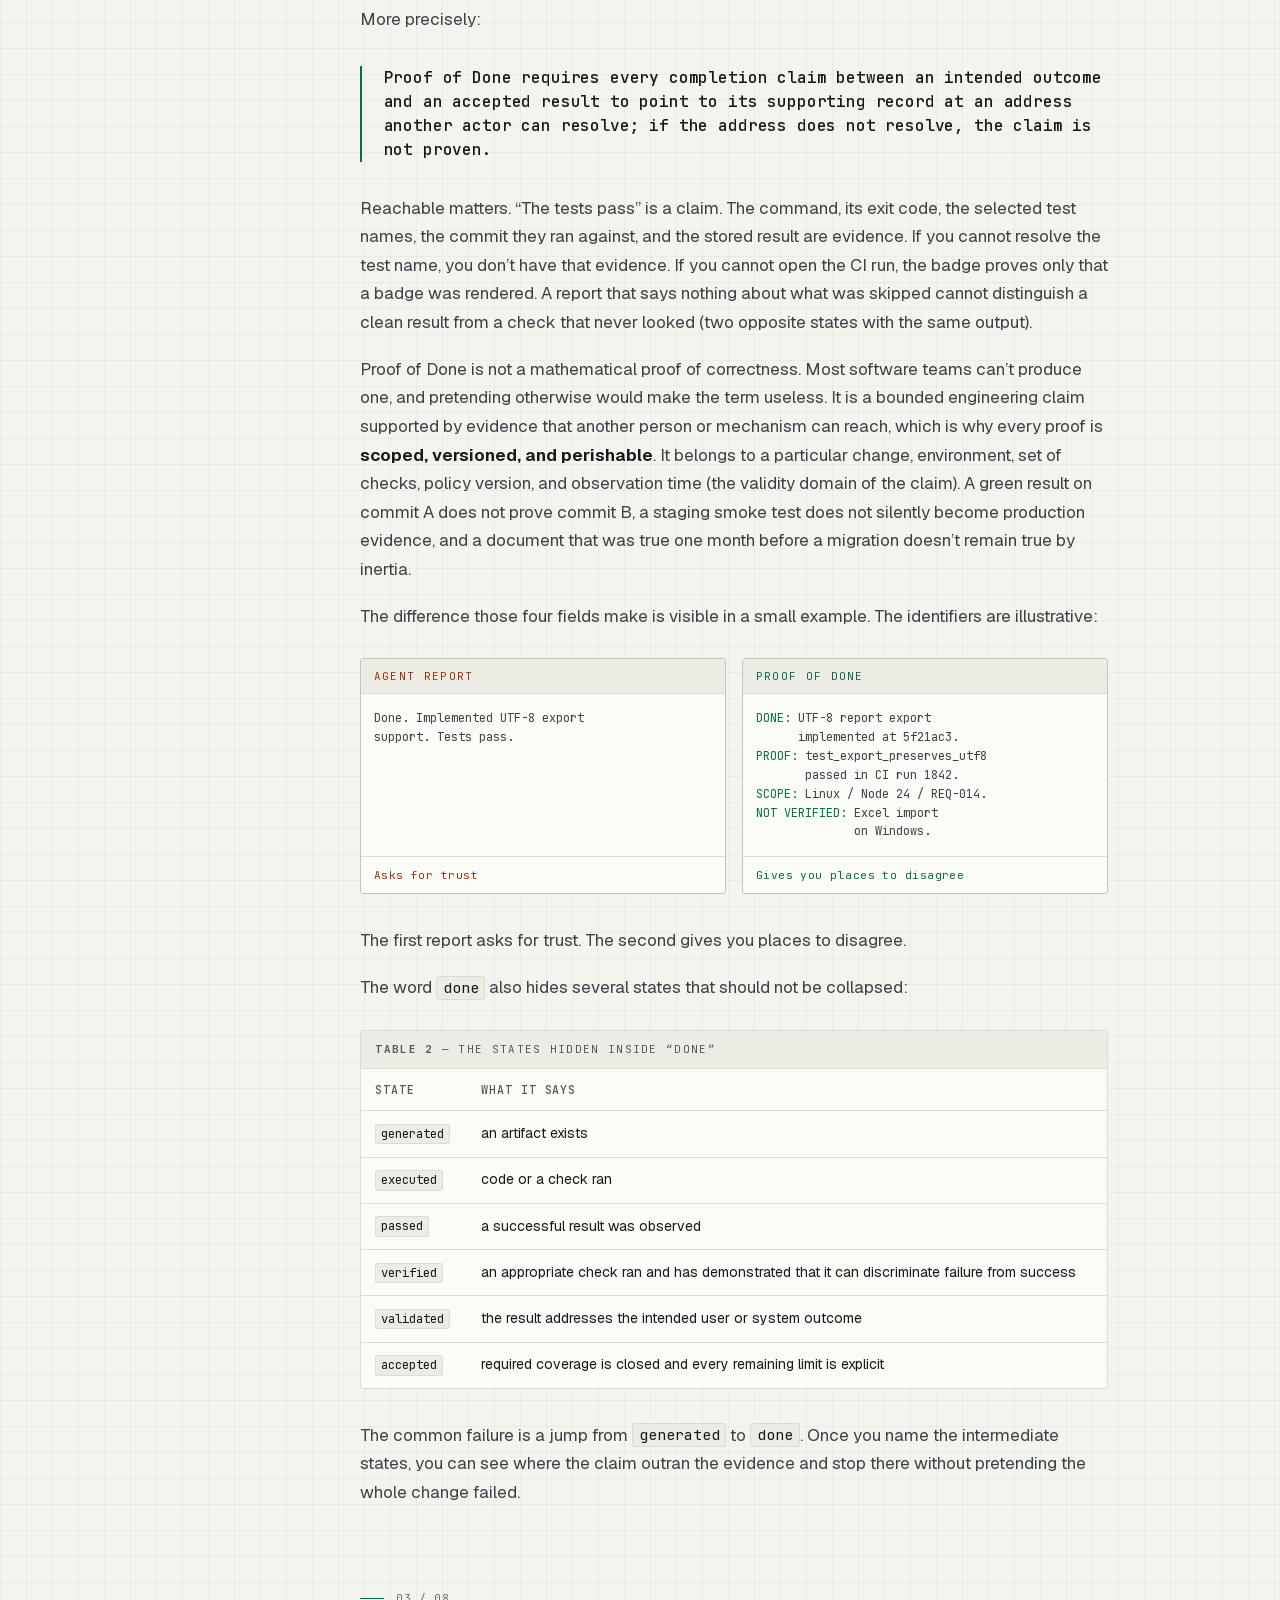
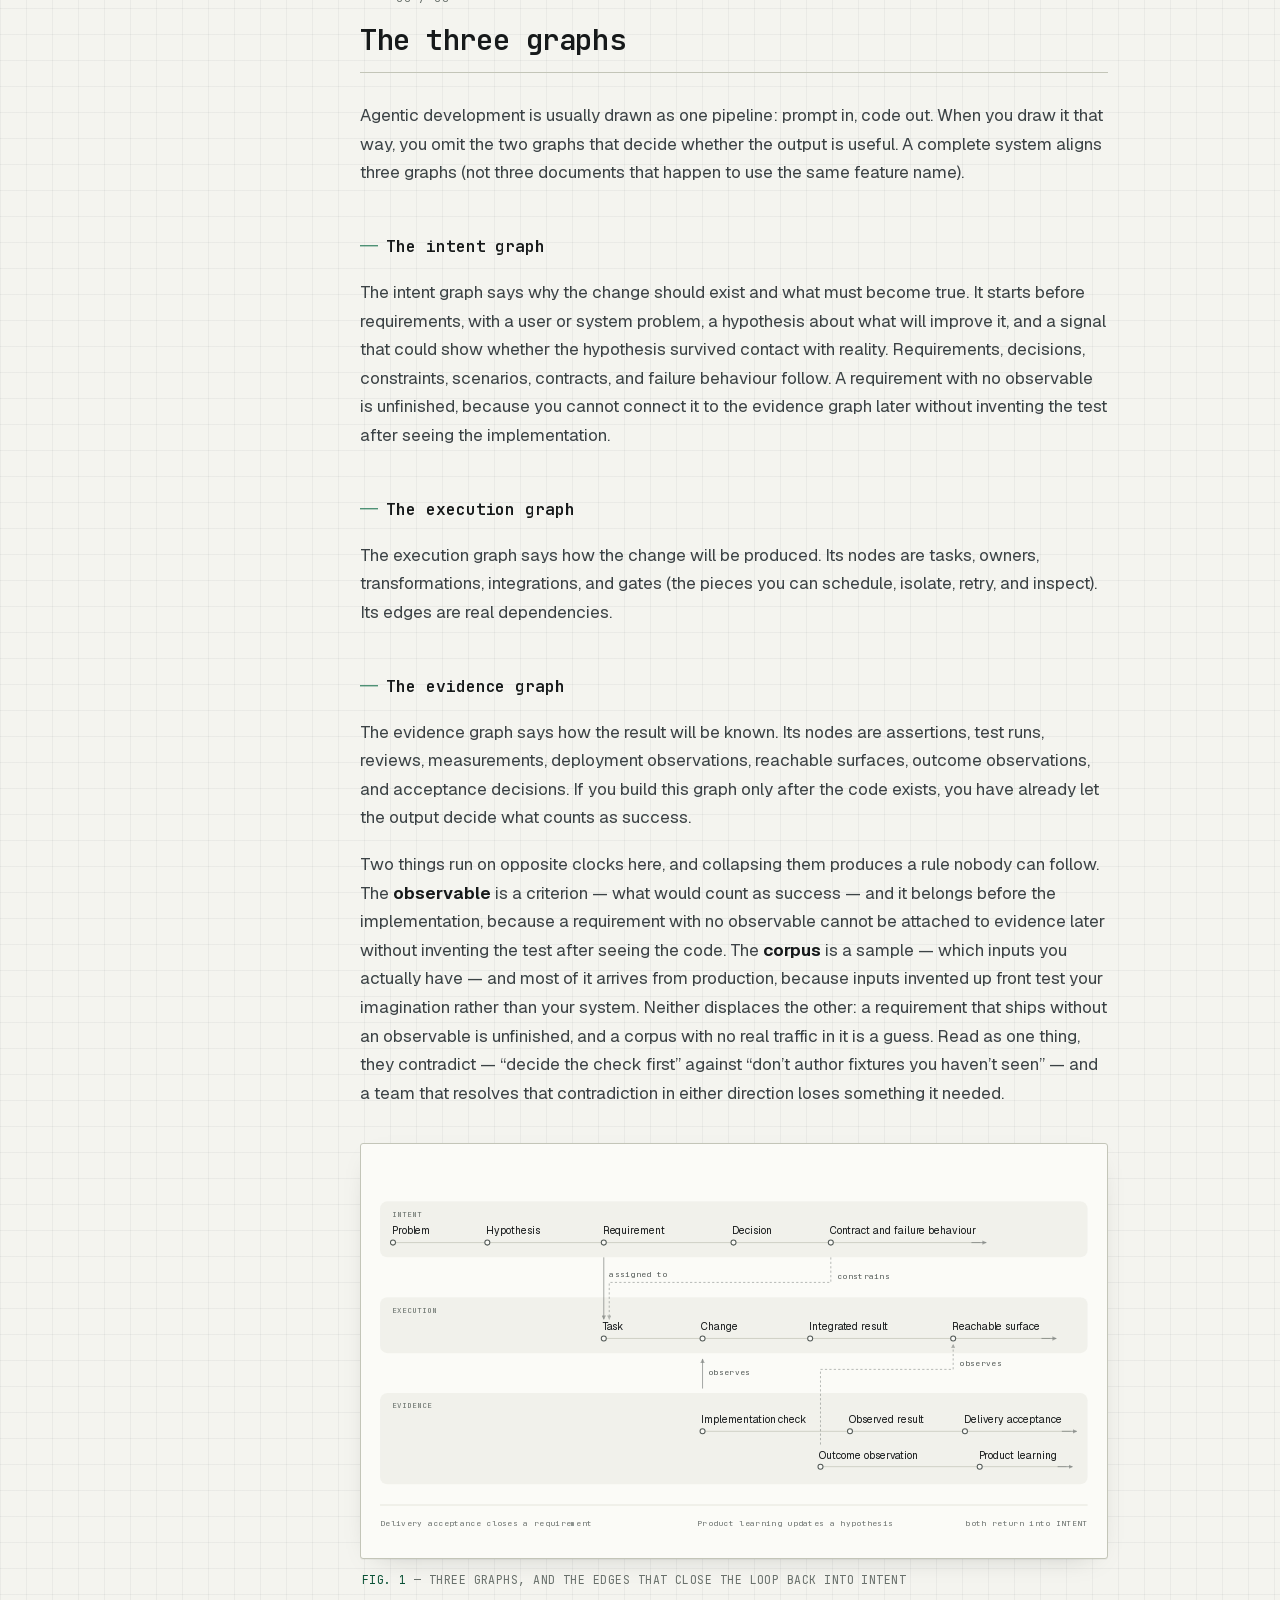
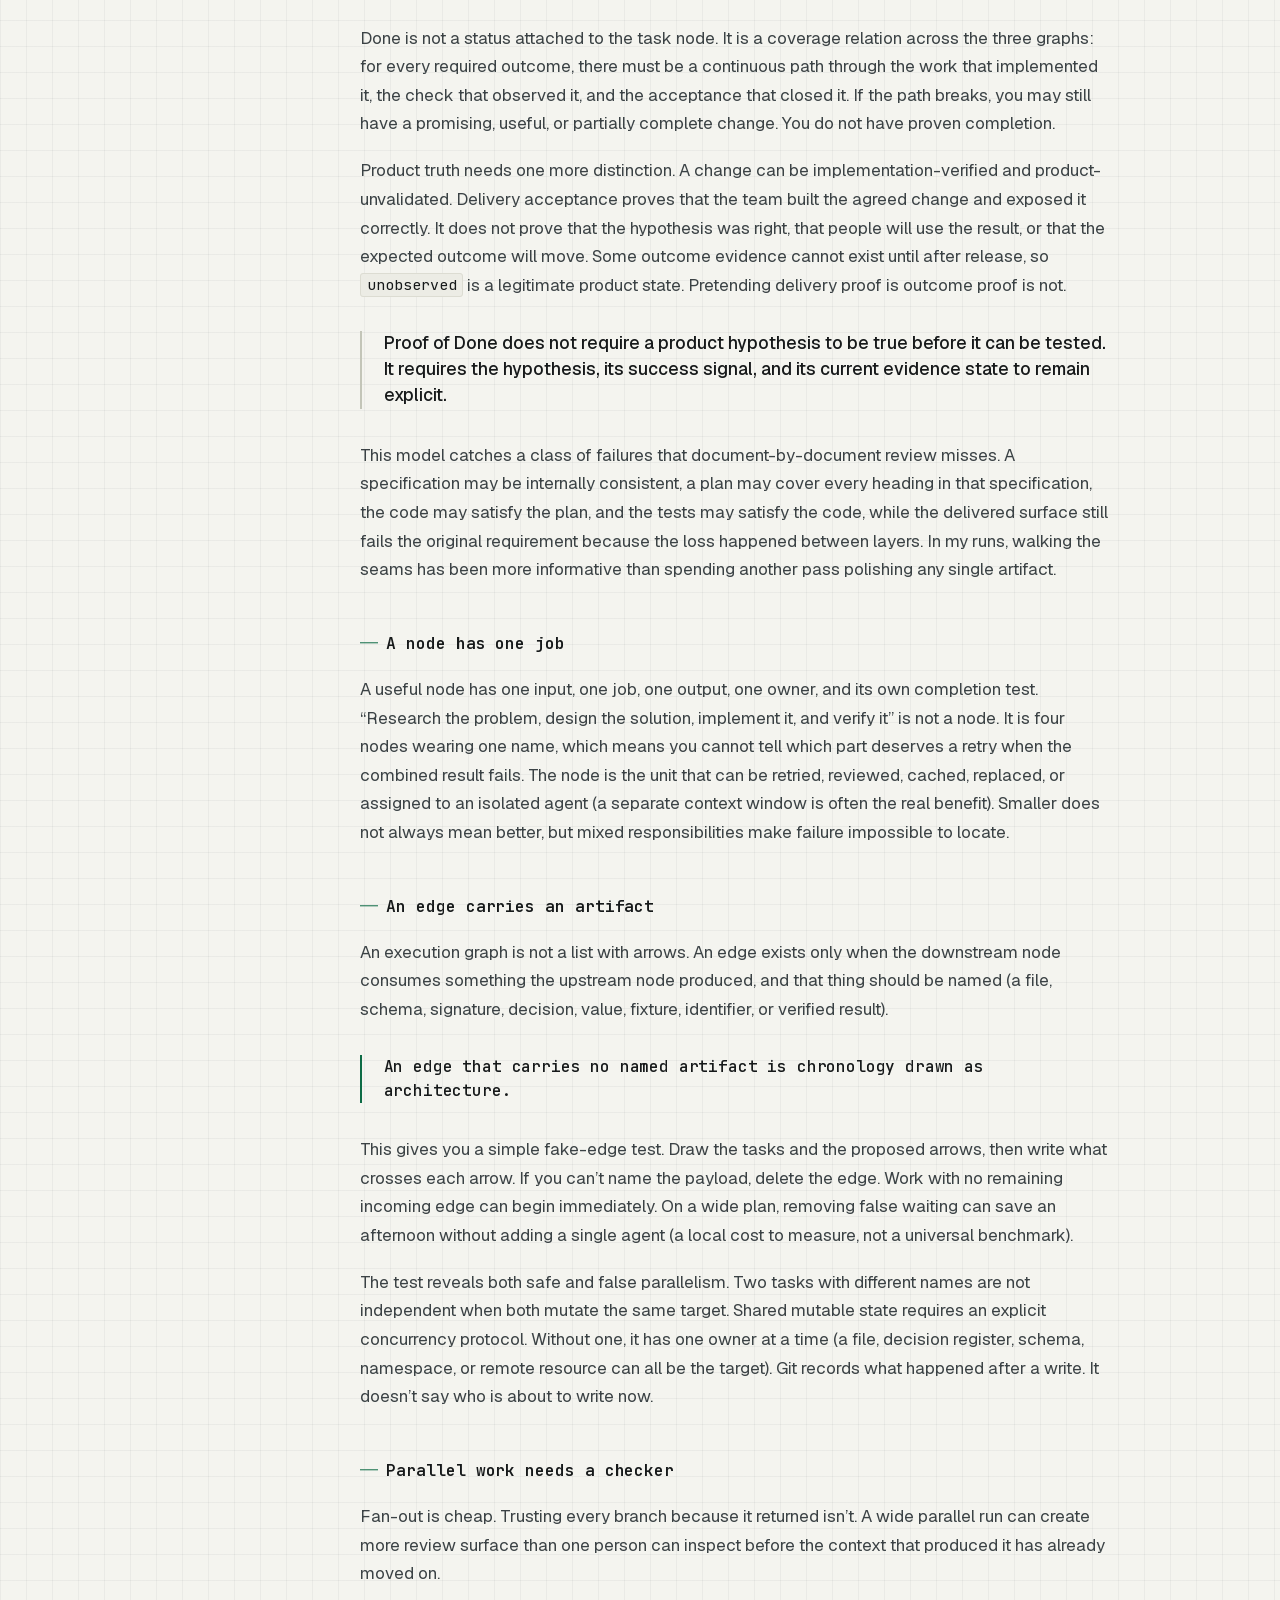
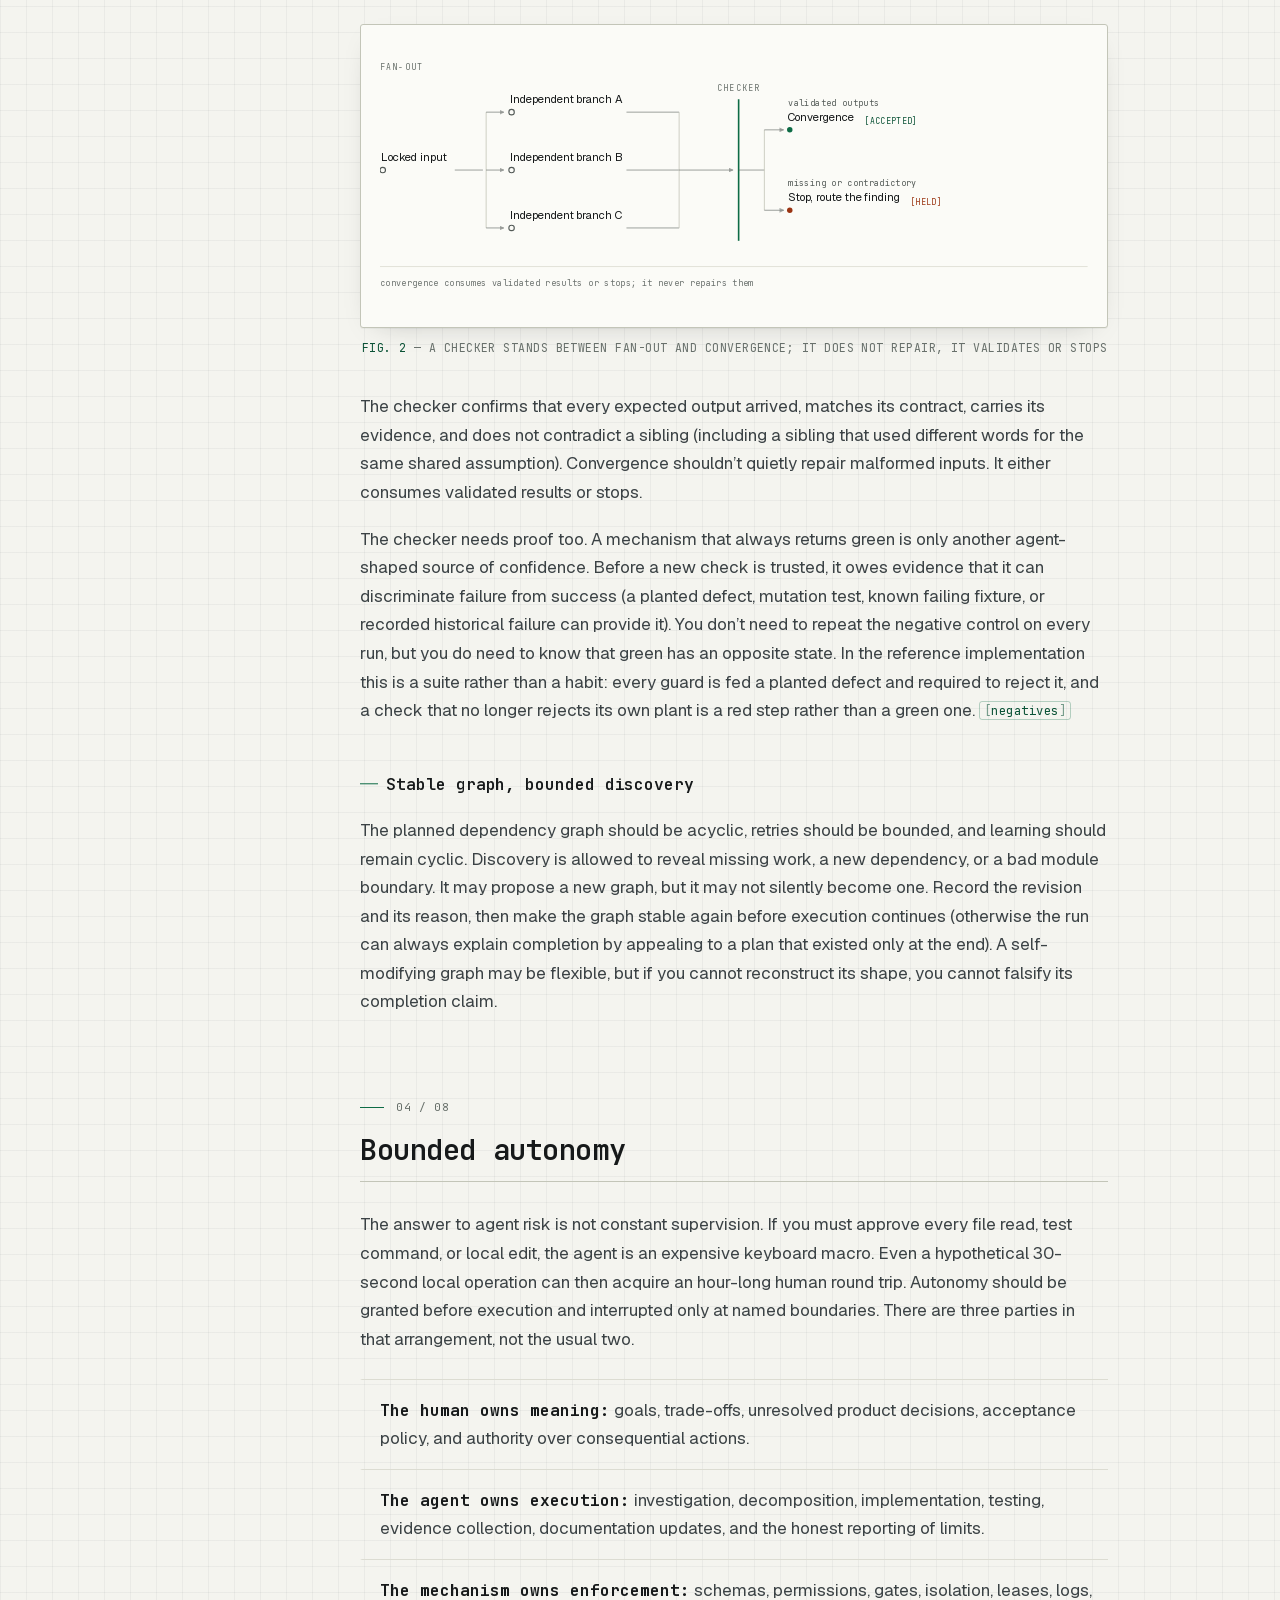
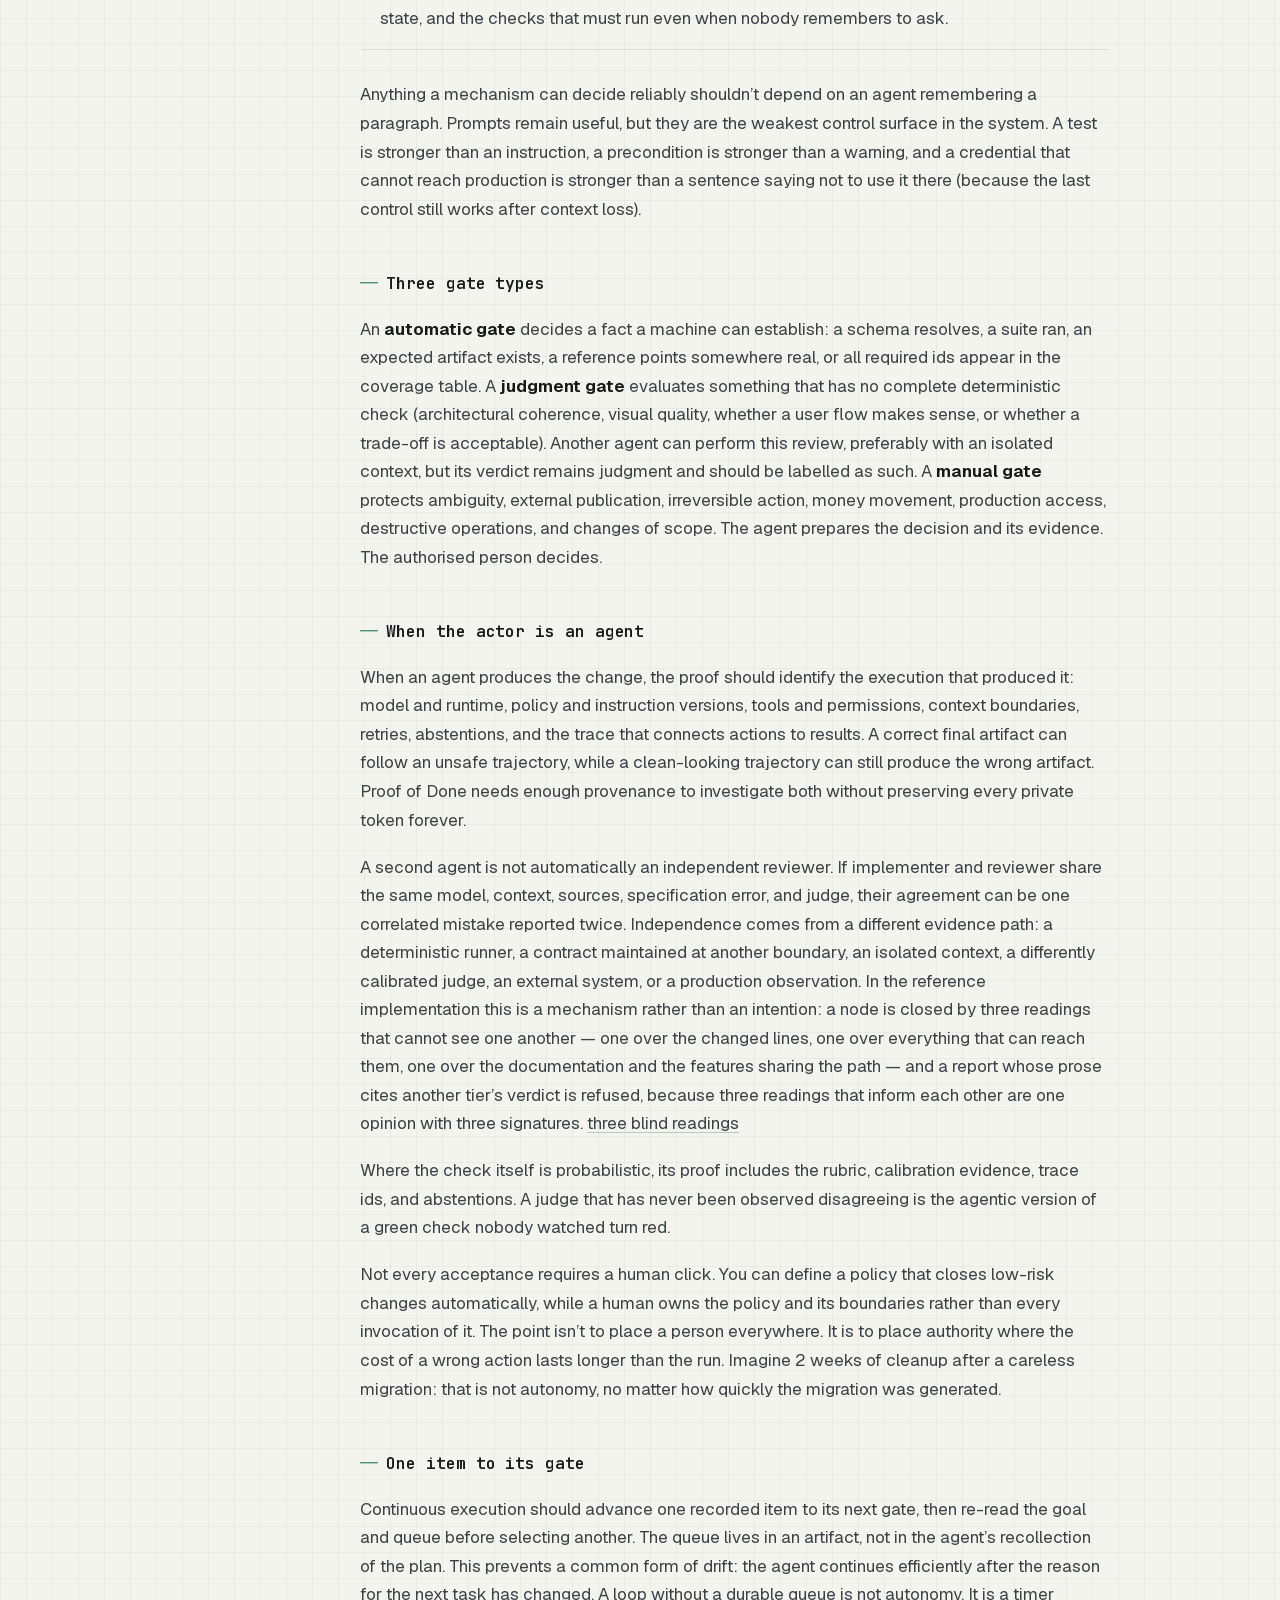
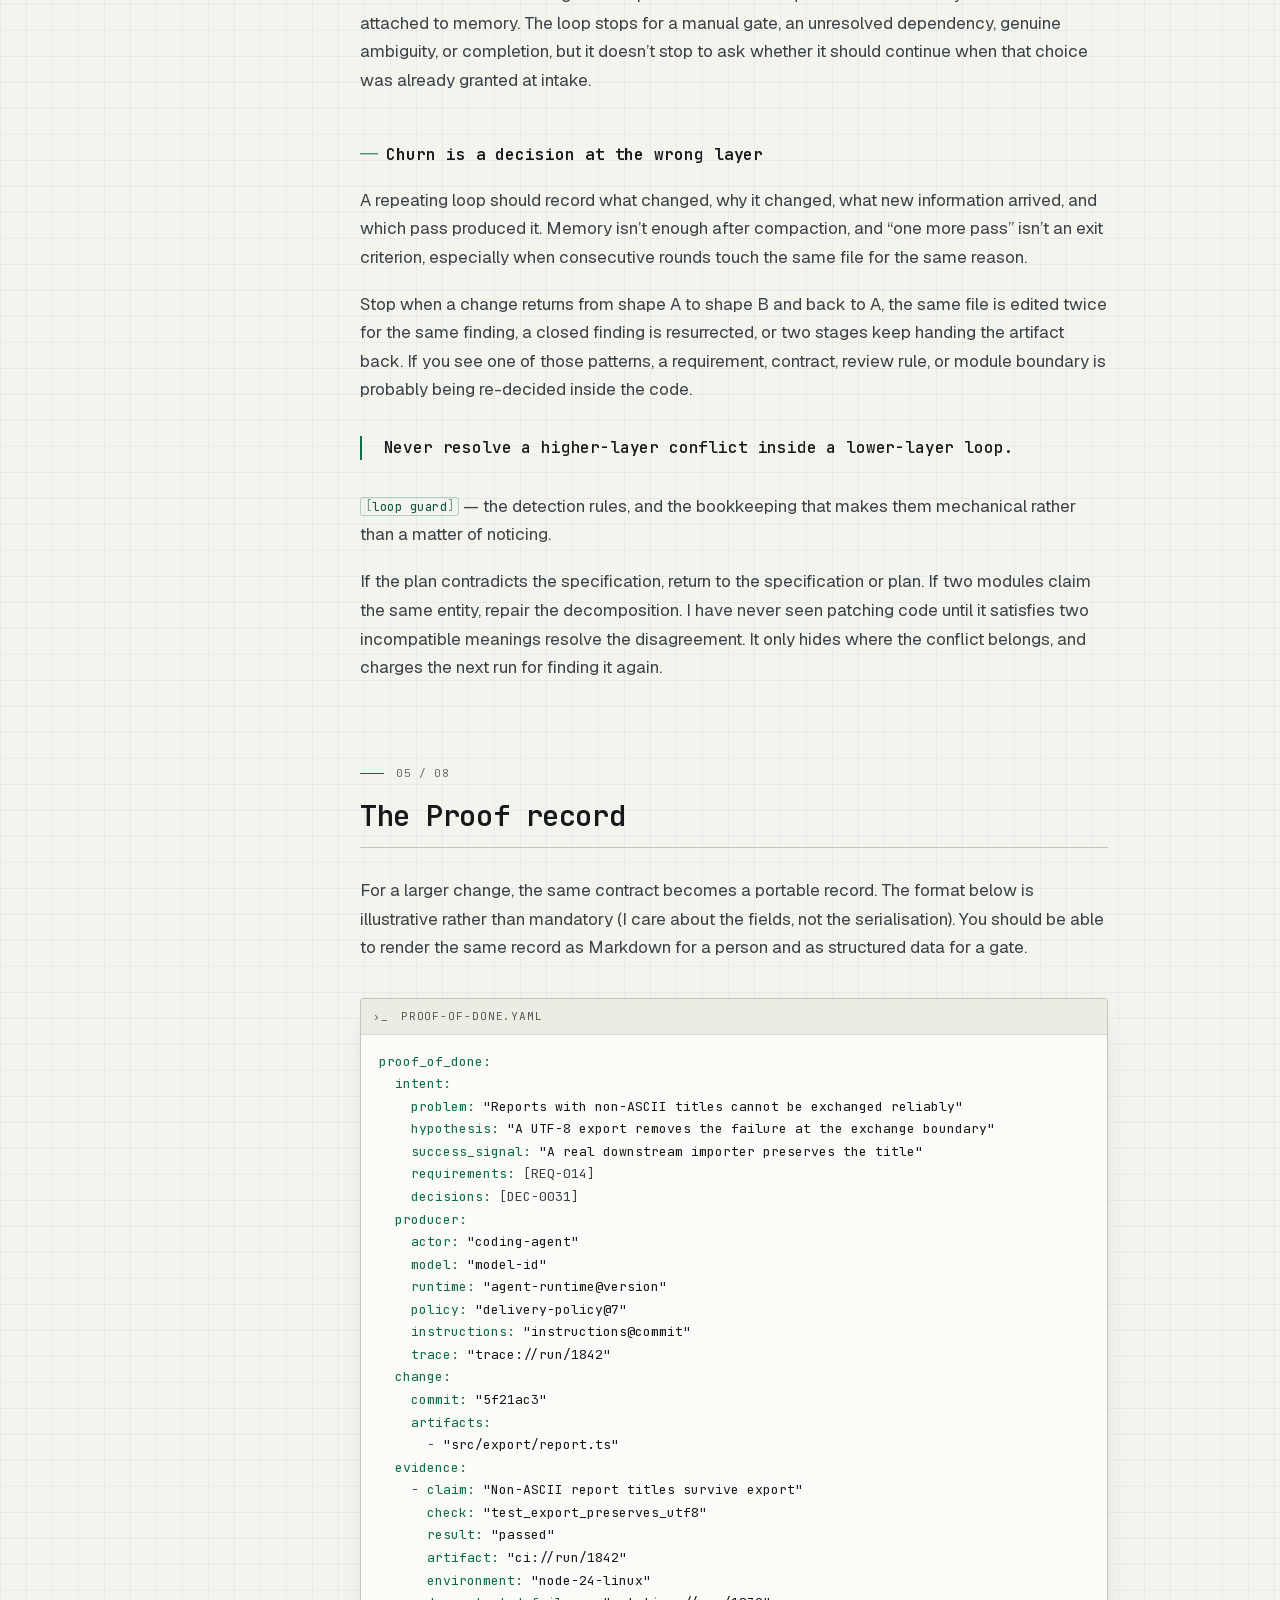
==== commit 6f077b28: "A colophon link promised what was no longer missing, and one ask at the bottom **"What it has not bu" ====
--- a/index.html
+++ b/index.html
@@ -33,7 +33,7 @@
 <link rel="preload" href="/assets/fonts/geist-latin.woff2?v=9b6f5ff45b" as="font" type="font/woff2" crossorigin>
 <link rel="preload" href="/assets/fonts/jetbrains-mono-latin.woff2?v=1e06740a02" as="font" type="font/woff2" crossorigin>
 <link rel="stylesheet" href="/assets/fonts/fonts.css?v=e9ff3f16cd">
-<link rel="stylesheet" href="/assets/style.css?v=8114510434">
+<link rel="stylesheet" href="/assets/style.css?v=c79d6d4a76">
 
 <script>
   document.documentElement.classList.remove('no-js');
@@ -52,7 +52,7 @@
   "description": "Proof of Done requires every completion claim between an intended outcome and an accepted result to point to its supporting record at an address another actor can resolve; if the address does not resolve, the claim is not proven.",
   "url": "https://podmanifesto.org/",
   "inLanguage": "en",
-  "dateModified": "2026-08-23",
+  "dateModified": "2026-08-25",
   "datePublished": "2026-08-17",
   "version": "1.0",
   "license": "https://creativecommons.org/licenses/by/4.0/",
@@ -116,7 +116,7 @@
       <div><dt>Document</dt><dd>POD&#8202;/&#8202;001</dd></div>
       <div><dt>Version</dt><dd>1.0</dd></div>
       <div><dt>Published</dt><dd><time datetime="2026-08-17">2026-08-17</time></dd></div>
-      <div><dt>Updated</dt><dd><time class="docmeta__updated" datetime="2026-08-23">2026-08-23</time></dd></div>
+      <div><dt>Updated</dt><dd><time class="docmeta__updated" datetime="2026-08-25">2026-08-25</time></dd></div>
       <div><dt>Author</dt><dd>Sergey Sheleg <span class="muted">(Siarhei Sheleh)</span></dd></div>
       <div><dt>Canonical</dt><dd><a href="https://podmanifesto.org/">podmanifesto.org</a></dd></div>
       <div><dt>Source</dt><dd><a href="https://github.com/ssheleg/pod-manifesto">ssheleg&#8202;/&#8202;pod-manifesto</a></dd></div>
@@ -808,7 +808,7 @@
           <li><a href="https://github.com/ssheleg/pod-manifesto">This document&#8217;s repository <span>github</span></a></li>
           <li><a href="https://github.com/ssheleg/sshlg-skills">The reference implementation <span>sshlg-skills</span></a></li>
           <li><a href="https://github.com/ssheleg/task-pipeline">The gated delivery pipeline <span>task-pipeline</span></a></li>
-          <li><a href="https://github.com/ssheleg/task-pipeline/blob/404fd09afd919d57834a095d05ddaa4f0d693d9c/docs/evidence/backlog.md#L21-L22">What it has not built yet <span>open backlog</span></a></li>
+          <li><a href="https://github.com/ssheleg/task-pipeline/blob/main/docs/evidence/backlog.md">What it has not built yet <span>open backlog</span></a></li>
         </ul>
 
         <p class="small muted">If you read this far, the next step is one command. It installs the process as Claude Code plugins and as portable Agent Skills for other coding agents.</p>
@@ -829,6 +829,17 @@
           evidence that it runs correctly, and this is the last document that should confuse the
           two.</span>
         </p>
+
+        <div class="cta">
+          <p class="cta__k">If this was useful</p>
+          <div class="cta__row">
+            <a class="btn btn--primary" href="https://github.com/ssheleg/pod-manifesto">Star the repository</a>
+            <a class="btn" href="https://x.com/sshlg93">Follow @sshlg93</a>
+          </div>
+          <p class="cta__note">A star is most of how a document like this reaches the next
+          person who needs it. The account is where the work behind it gets posted while it
+          is still going wrong.</p>
+        </div>
       </div>
     </div>
 
--- a/assets/style.css
+++ b/assets/style.css
@@ -823,6 +823,21 @@
 .installs a:hover { color: var(--accent-2); }
 .installs code { font-size: .95em; }
 
+/* The one ask on the page, and it is kept to the colophon on purpose: a founding
+   document is issued rather than marketed, so the request sits with the record
+   rather than beside the argument. */
+.cta {
+  margin: 1.6rem 0 0; padding-top: 1.2rem; border-top: 1px solid var(--rule);
+}
+.cta__k {
+  margin: 0 0 .7rem; font-family: var(--mono); font-size: .68rem;
+  letter-spacing: .14em; text-transform: uppercase; color: var(--muted);
+}
+.cta__row { display: flex; flex-wrap: wrap; gap: .6rem; }
+.cta__note {
+  margin: .9rem 0 0; font-size: .78rem; line-height: 1.6; color: var(--faint);
+}
+
 .colophon__end {
   margin: 3rem 0 0; padding-top: 1.5rem; border-top: 1px solid var(--rule);
   font-family: var(--mono); font-size: 1rem; color: var(--ink); text-align: center;
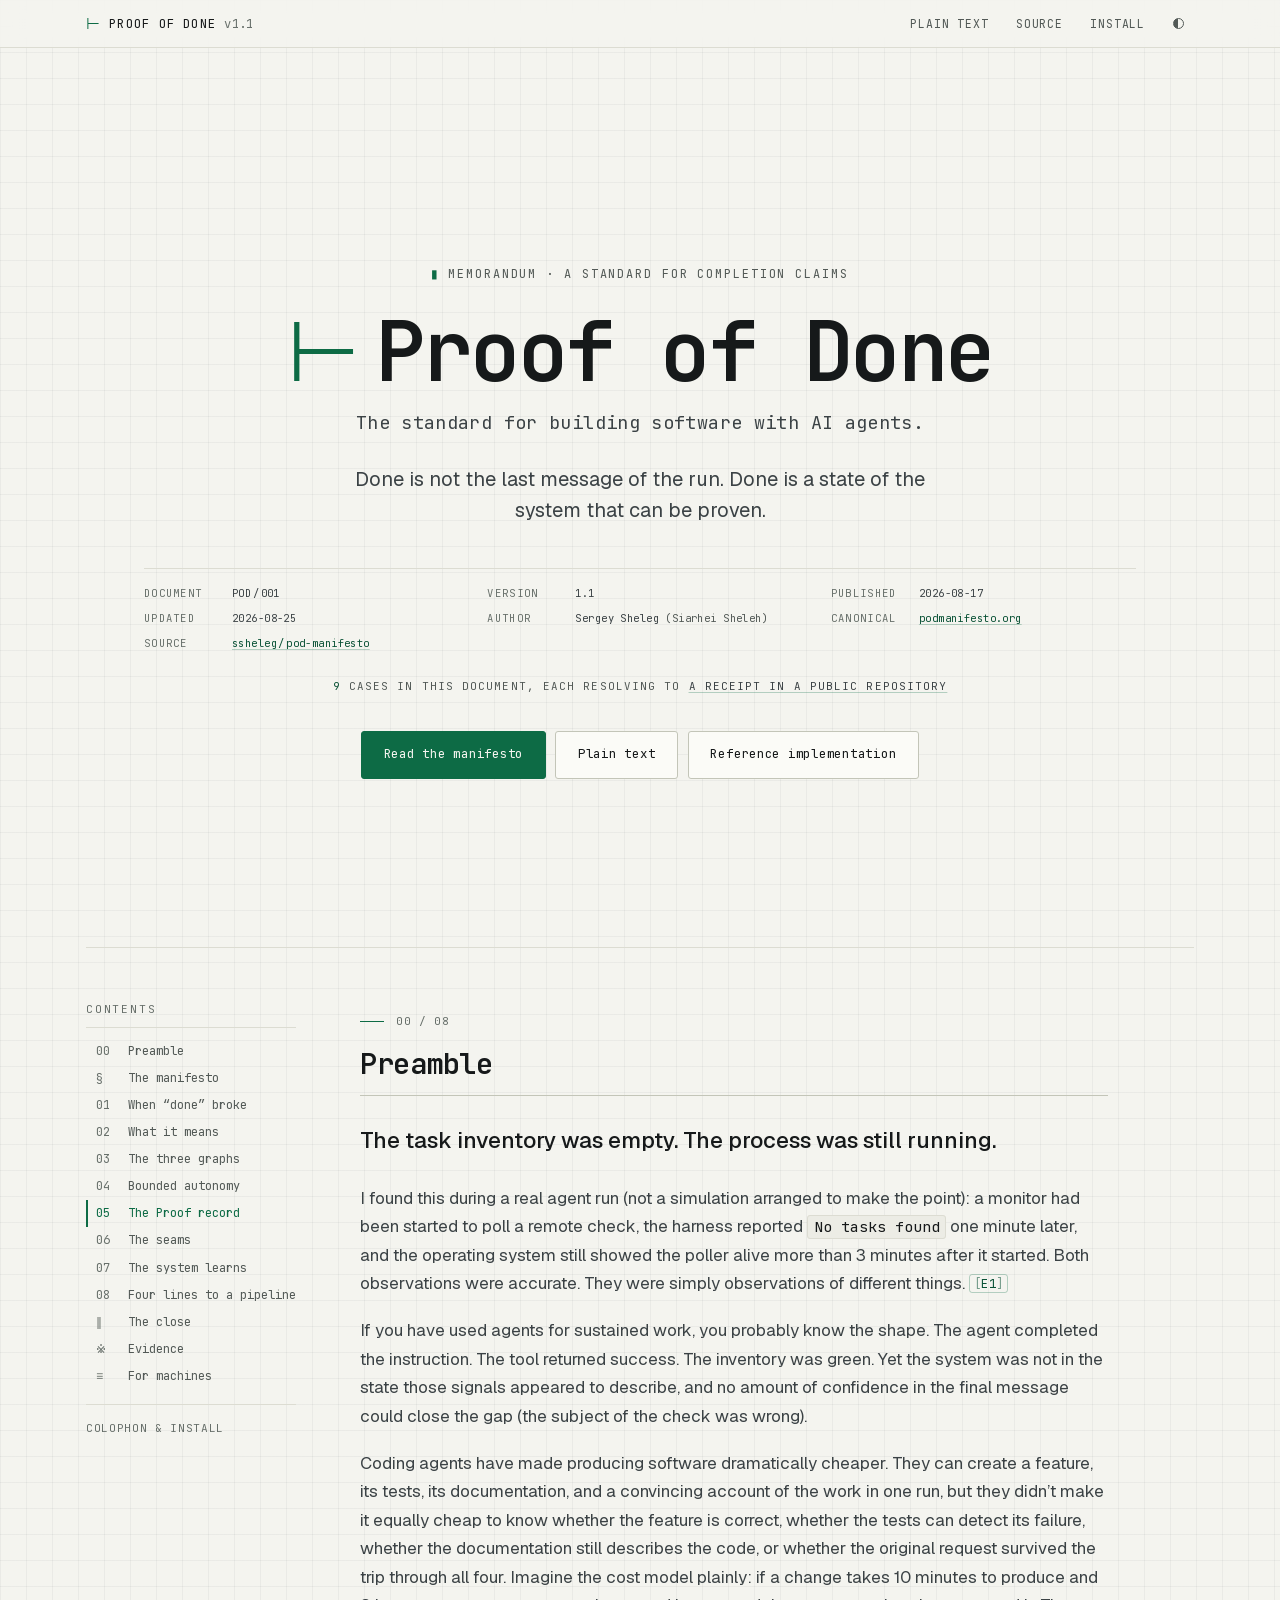
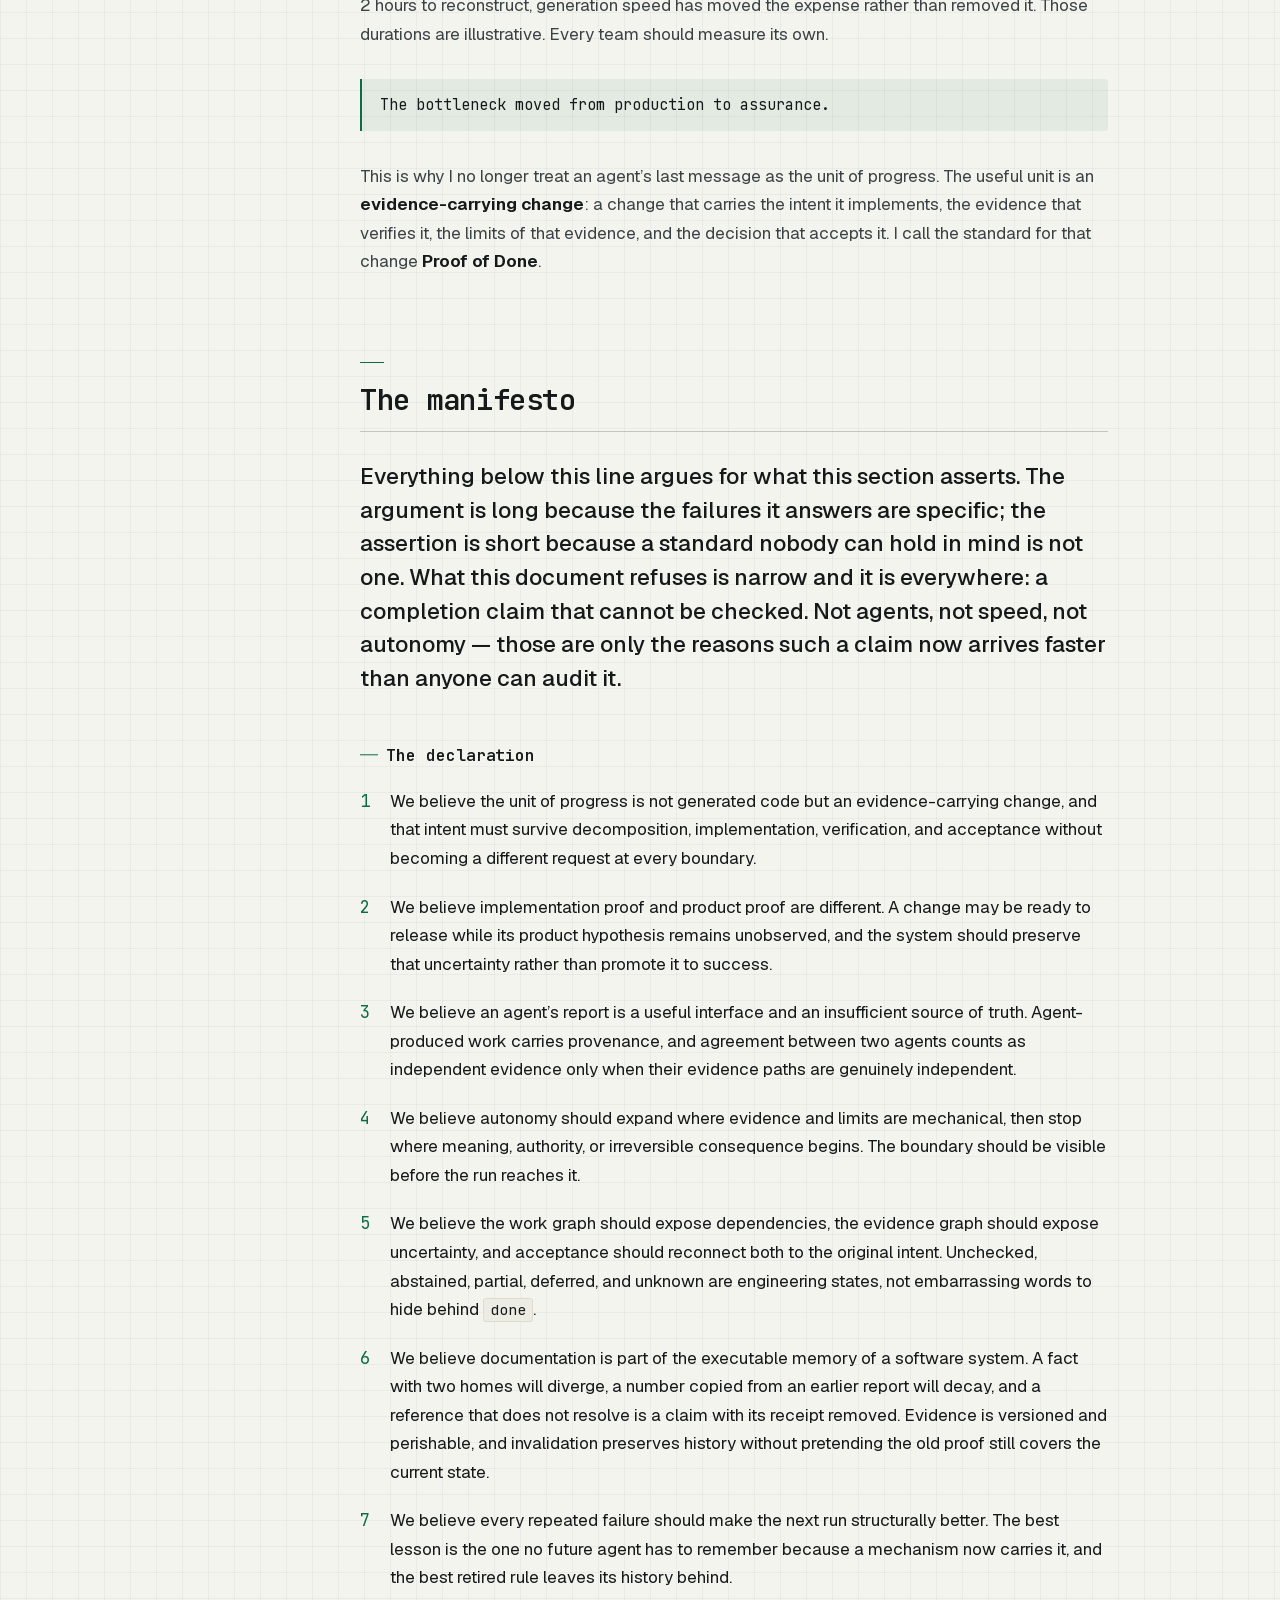
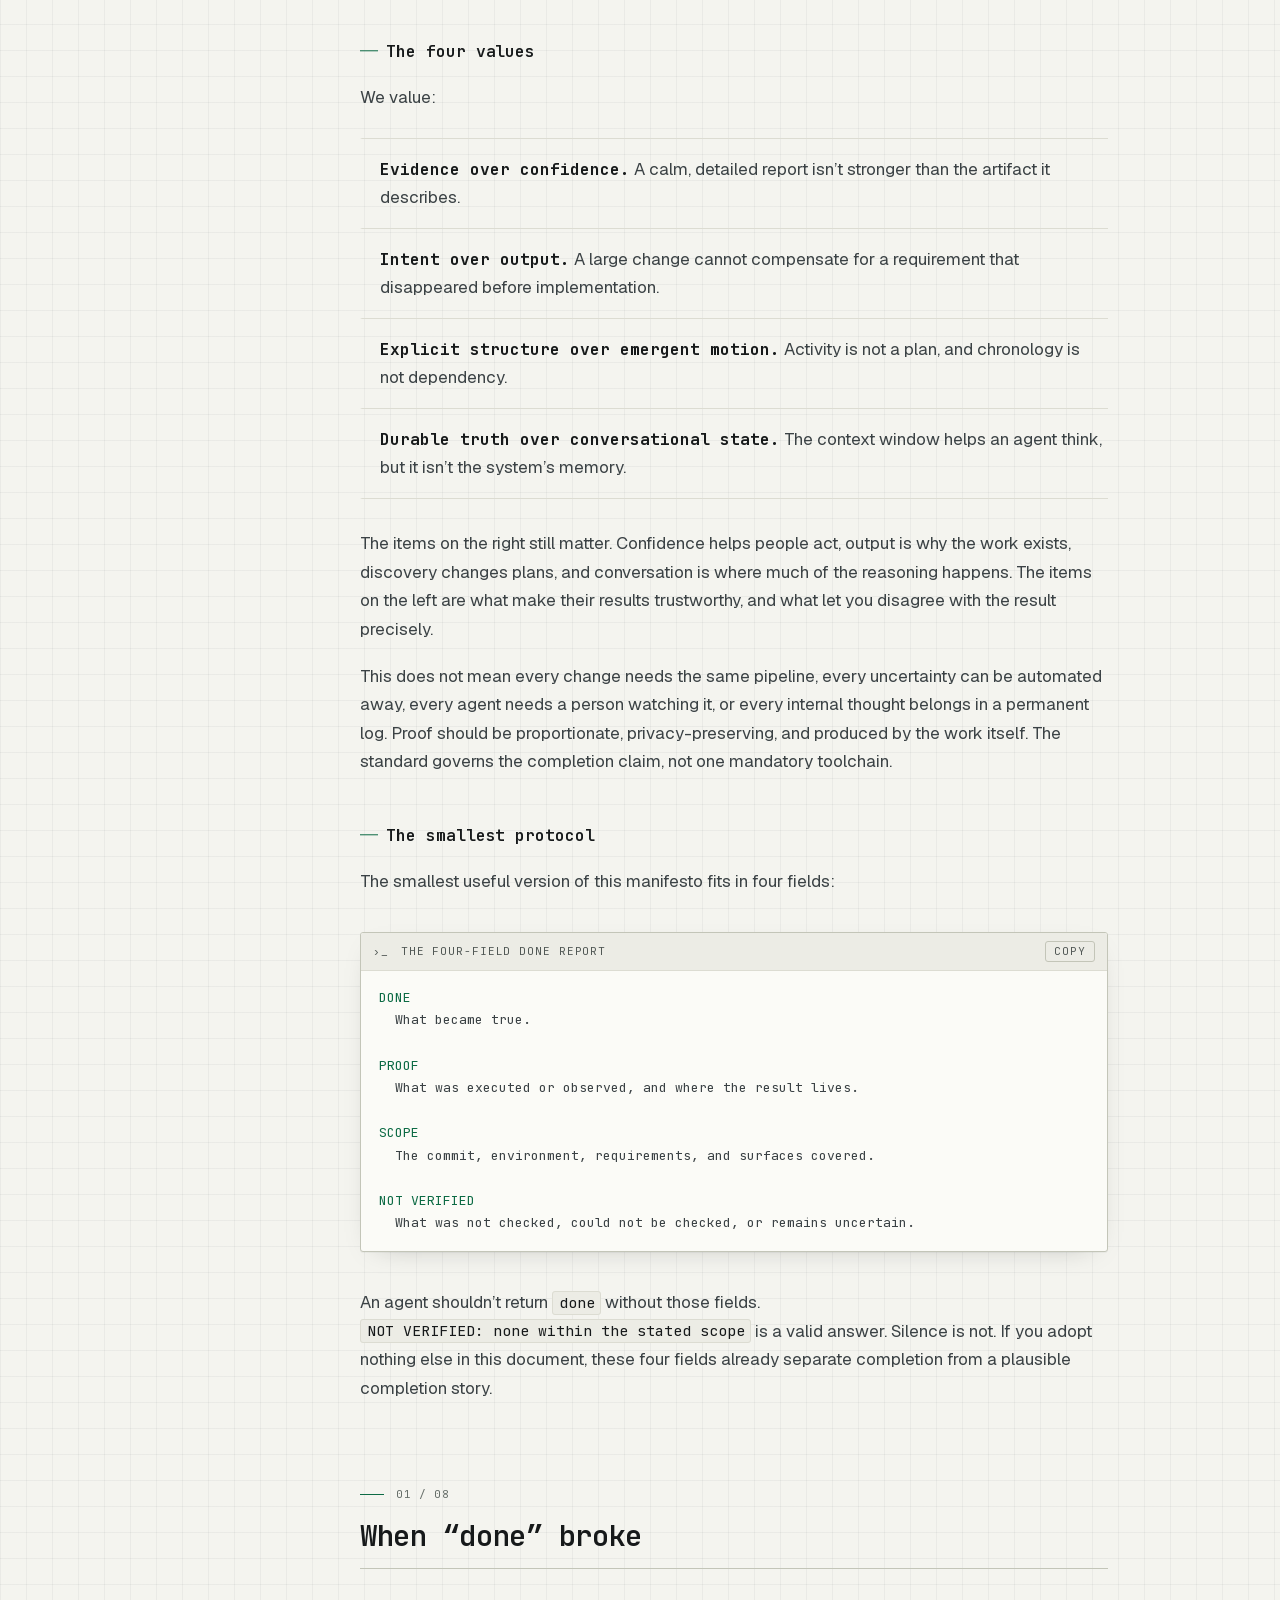
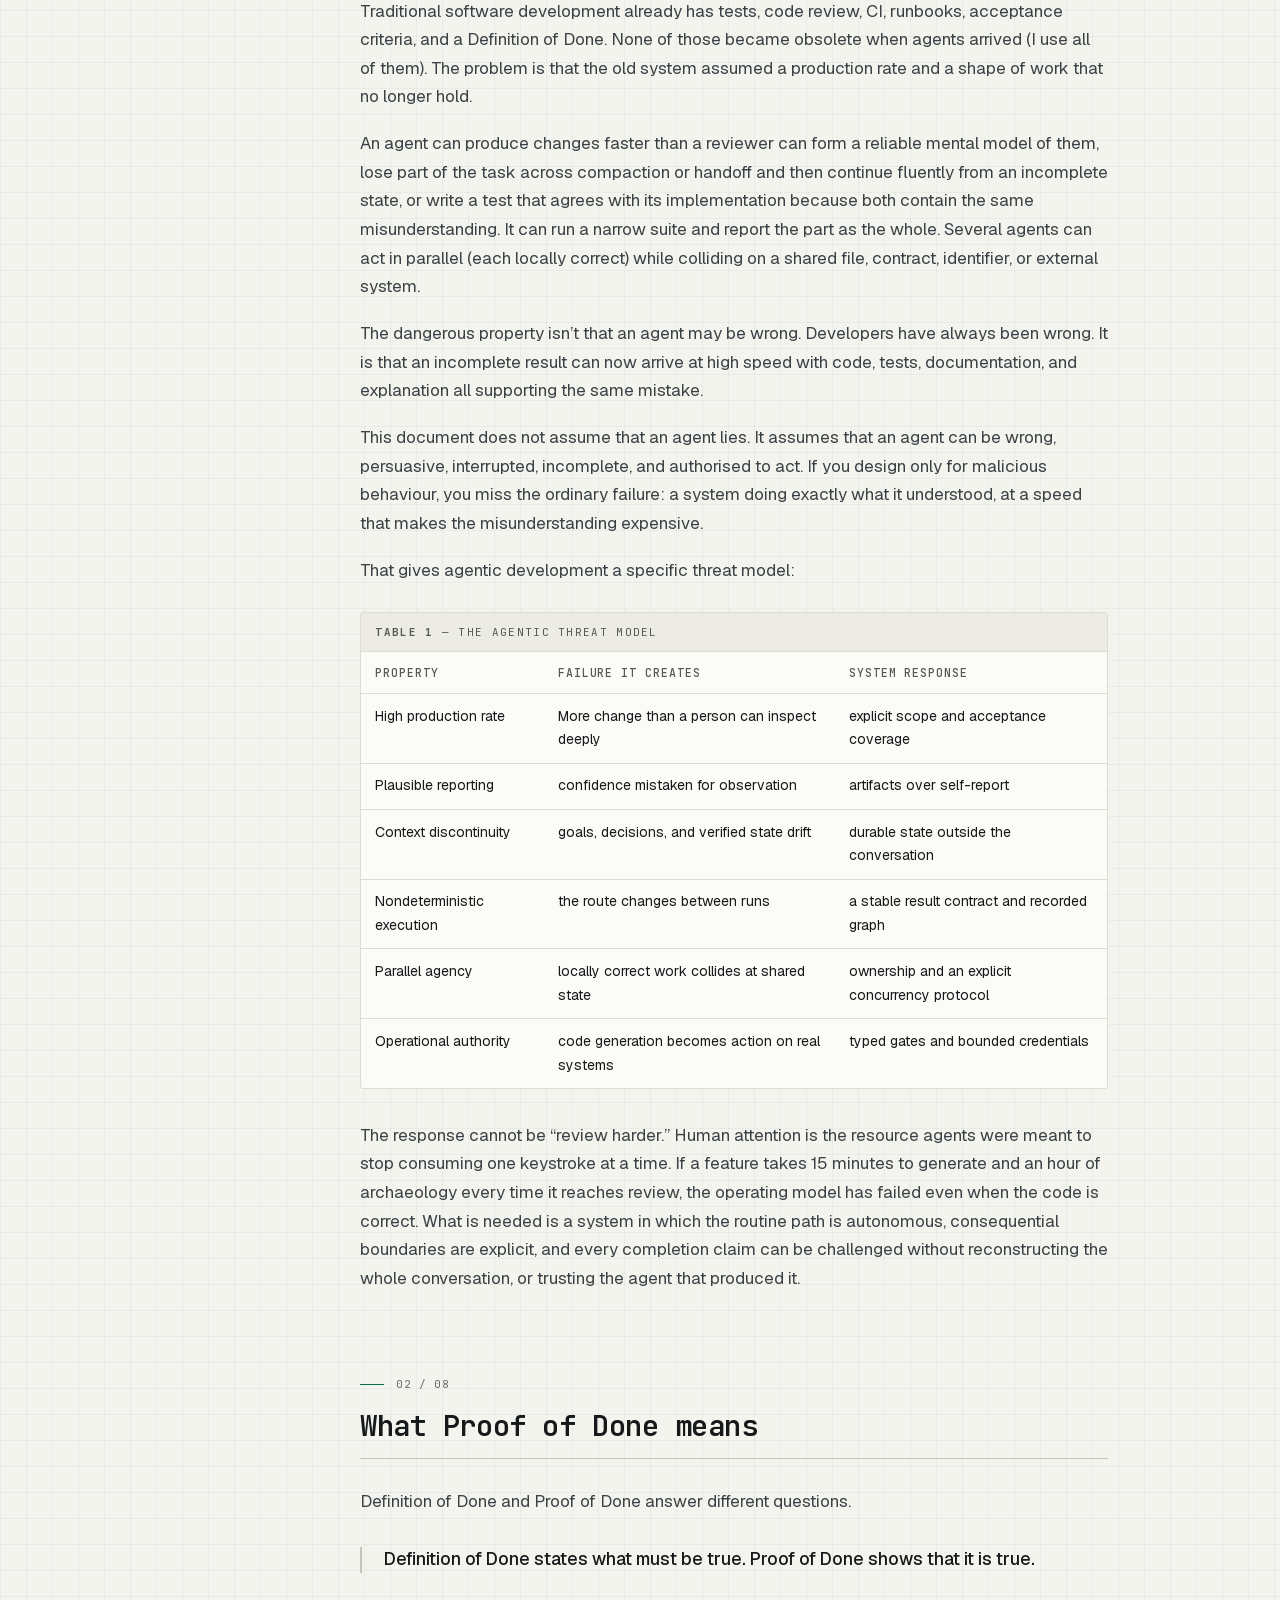
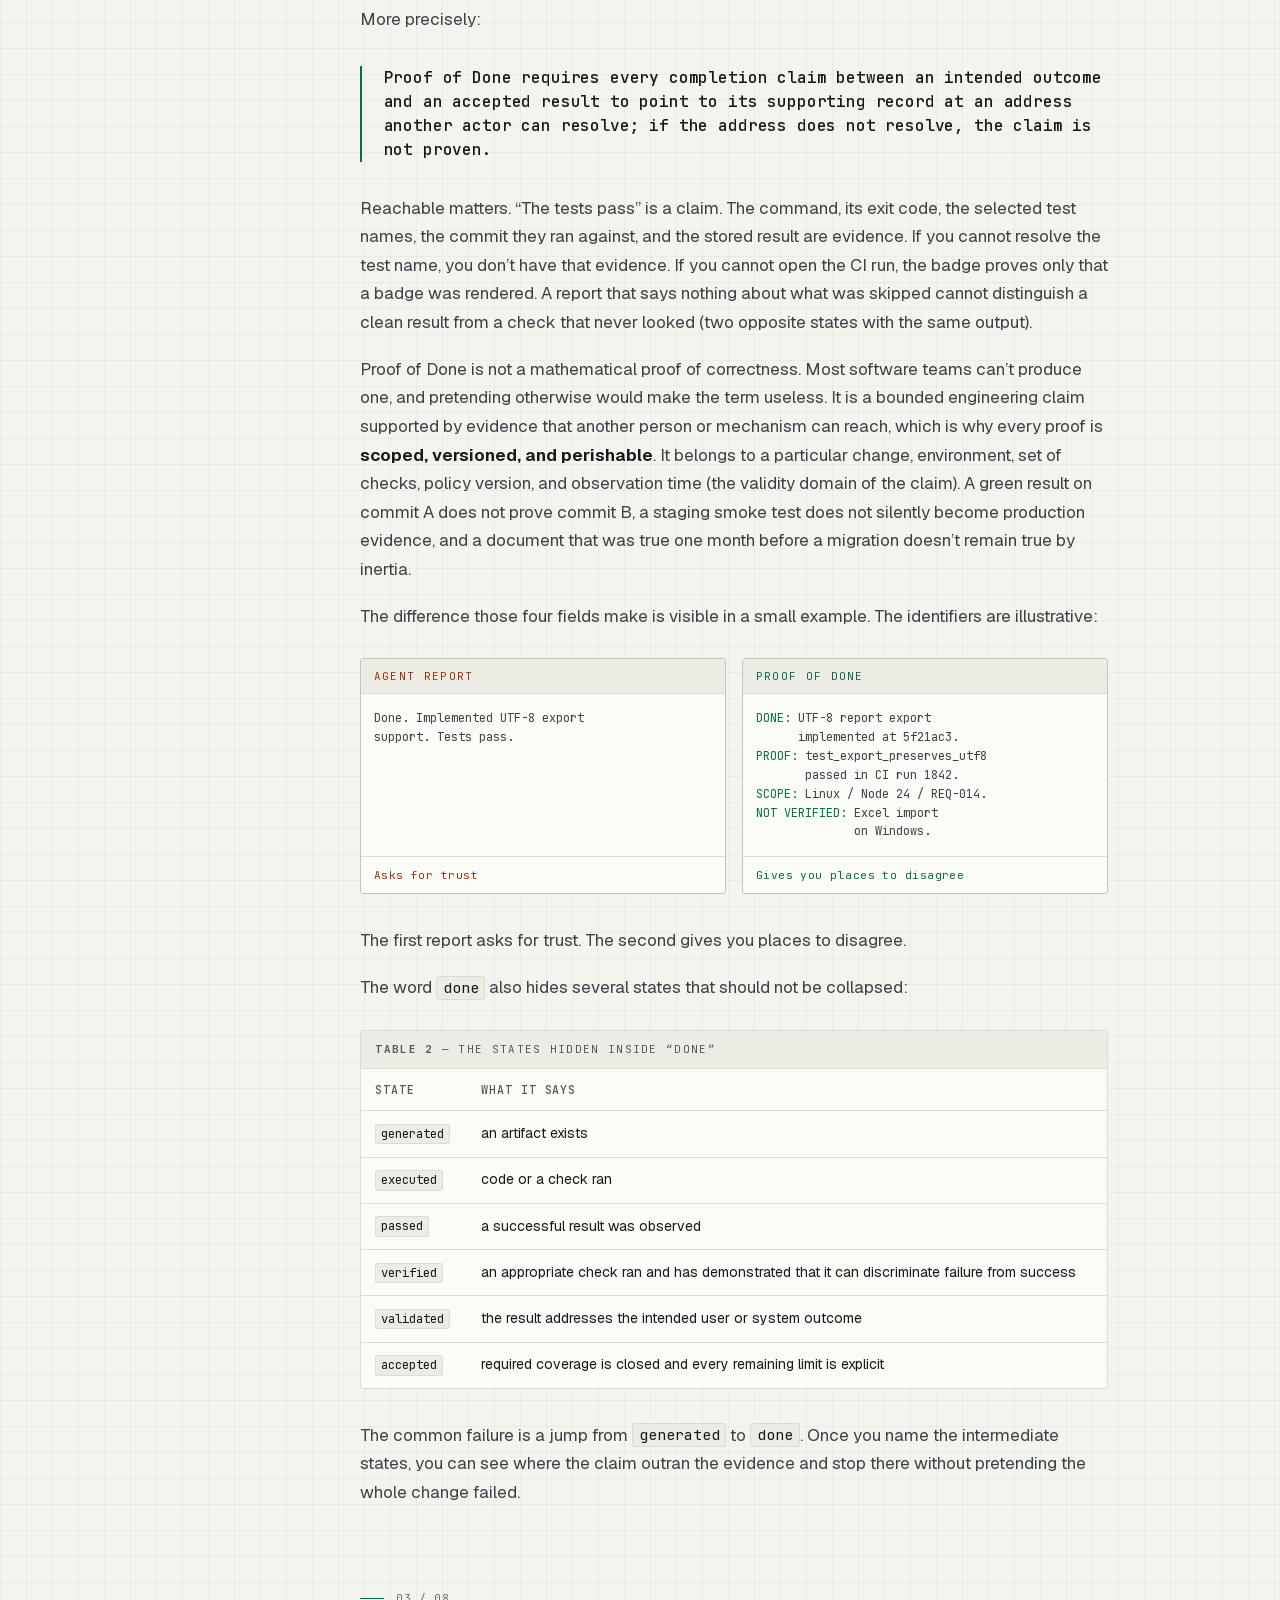
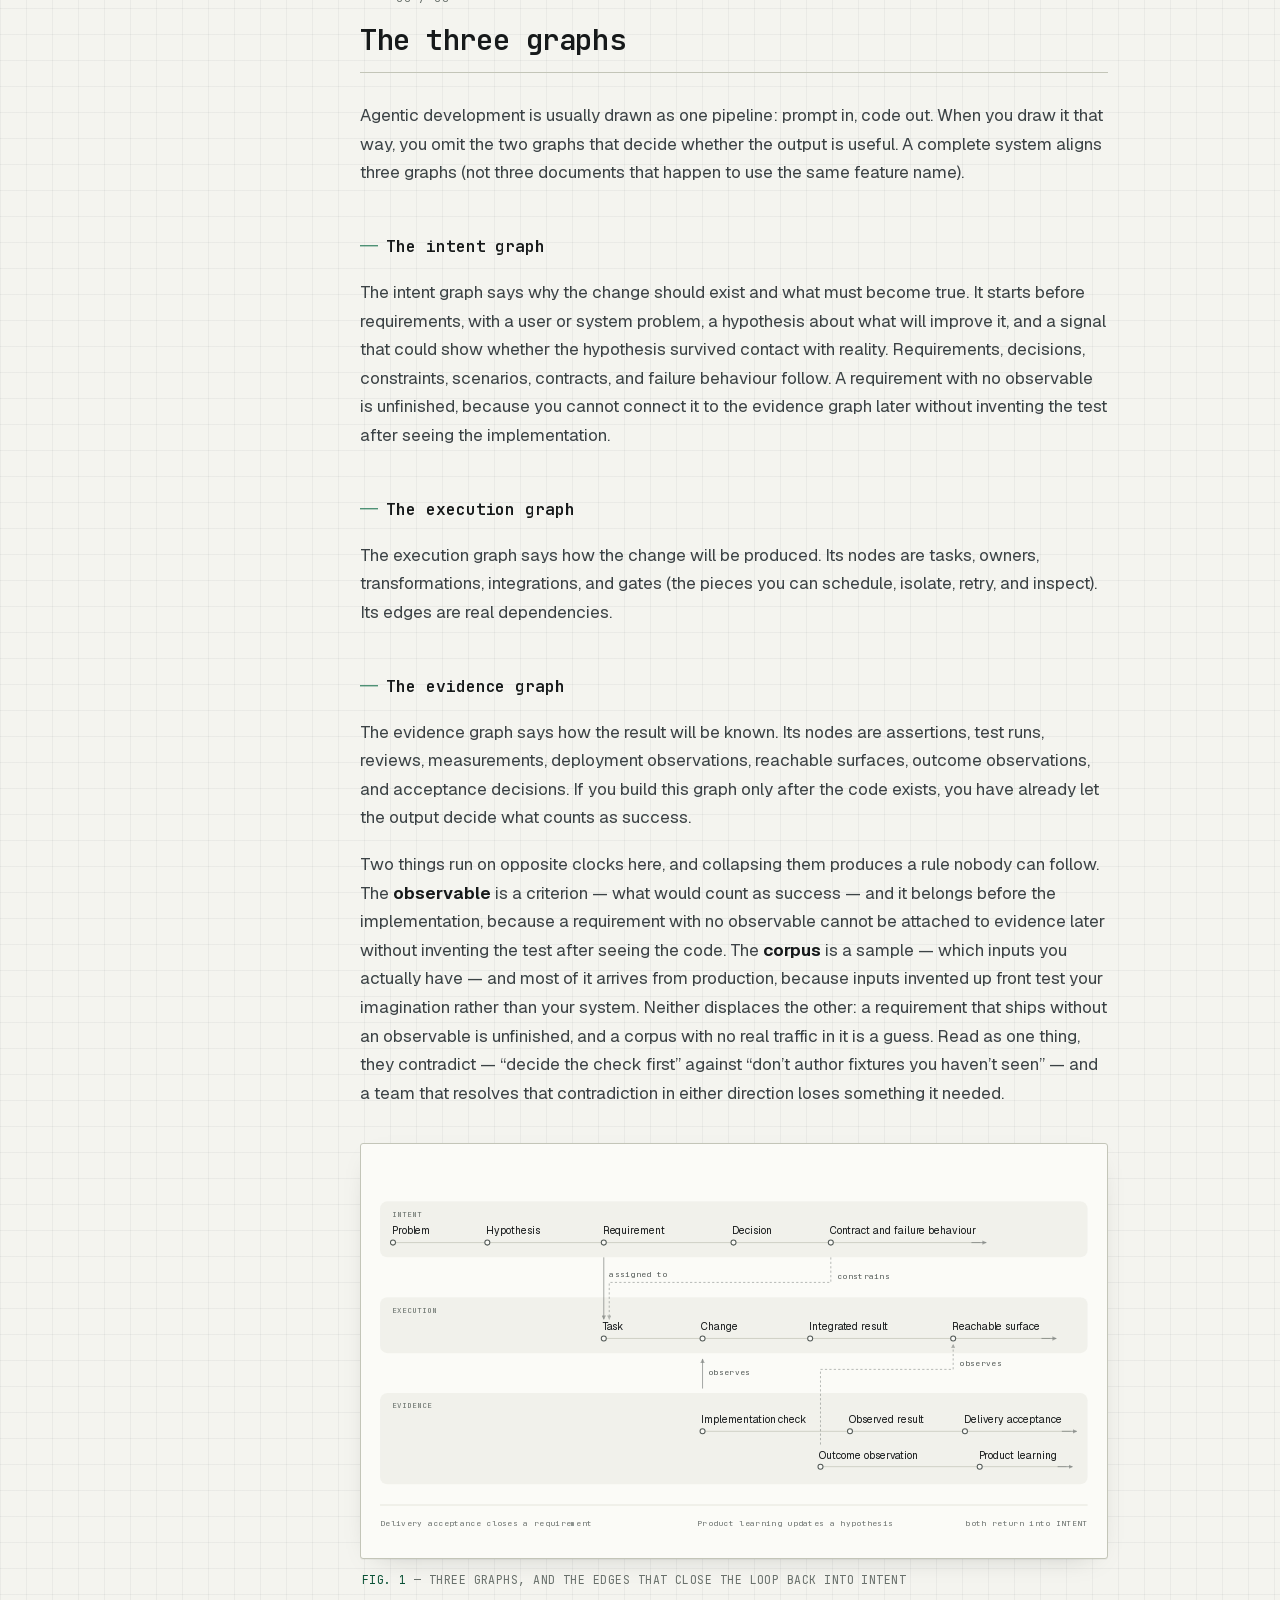
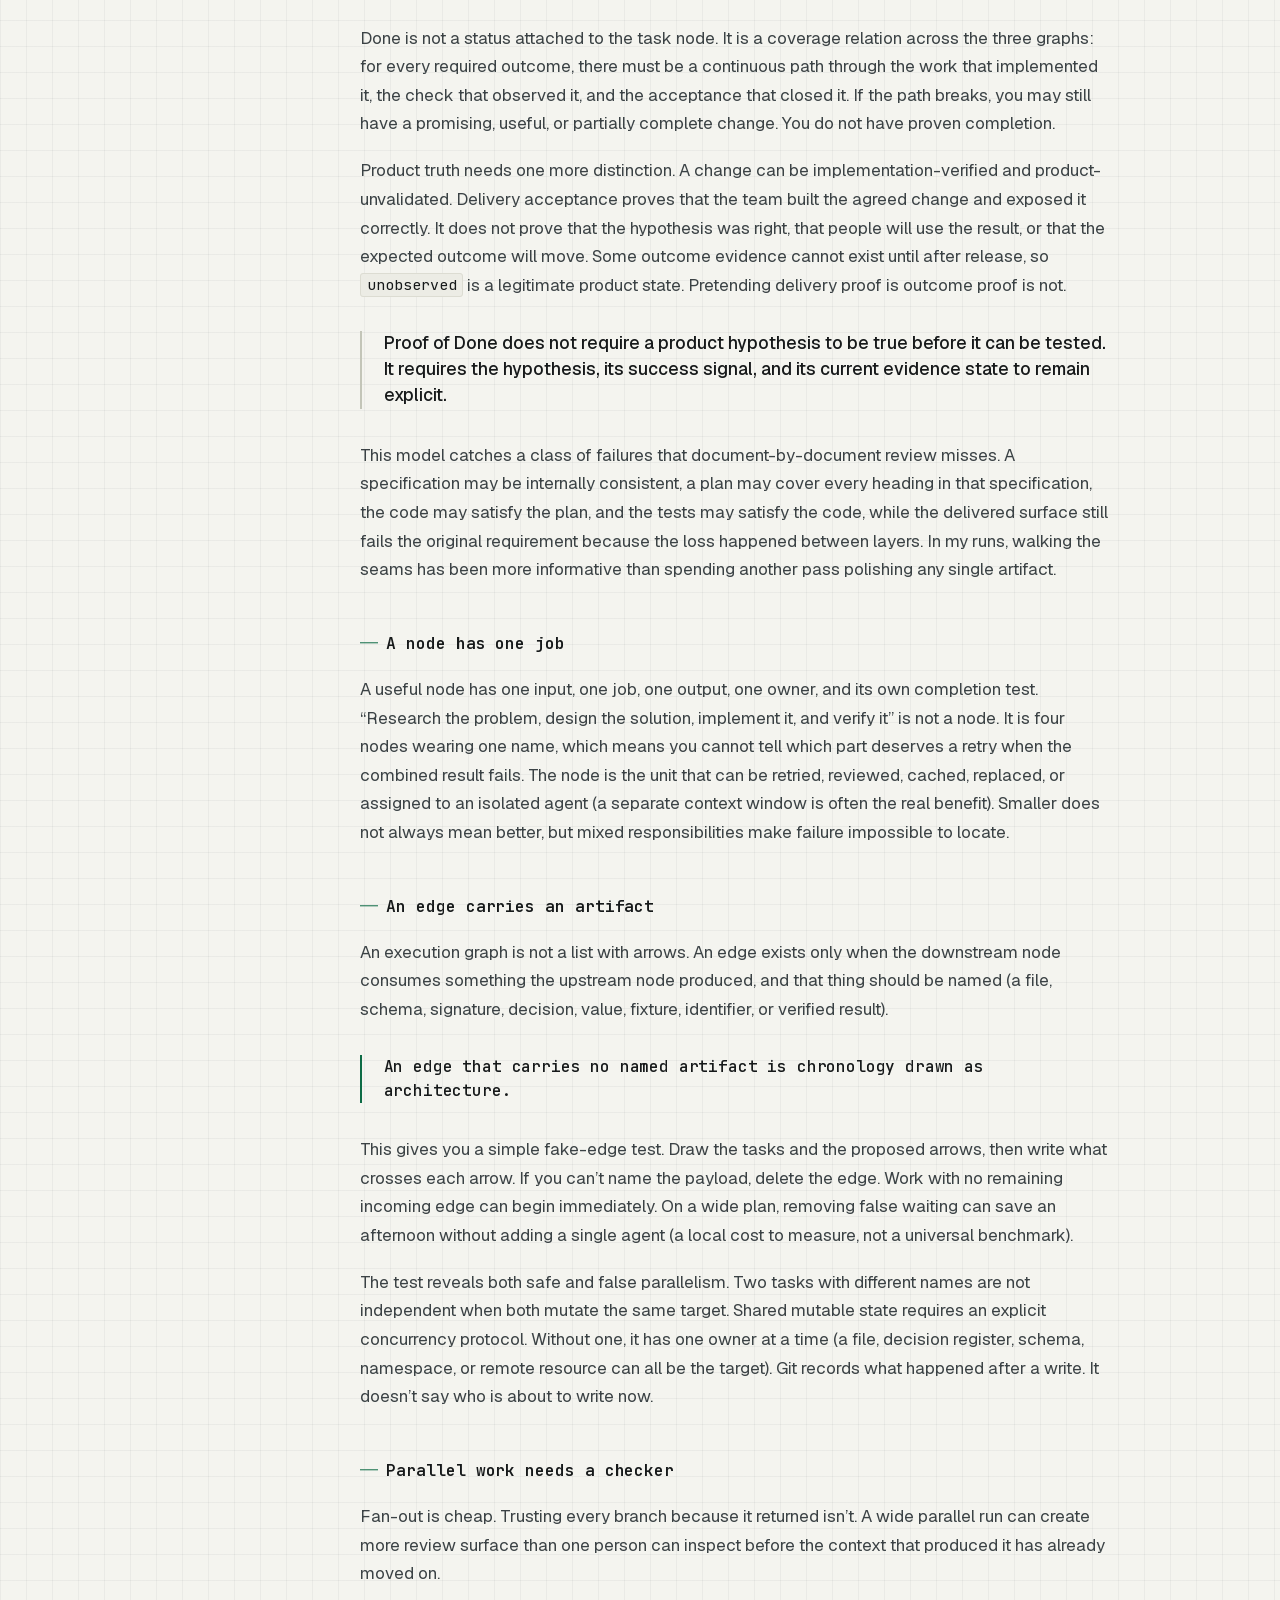
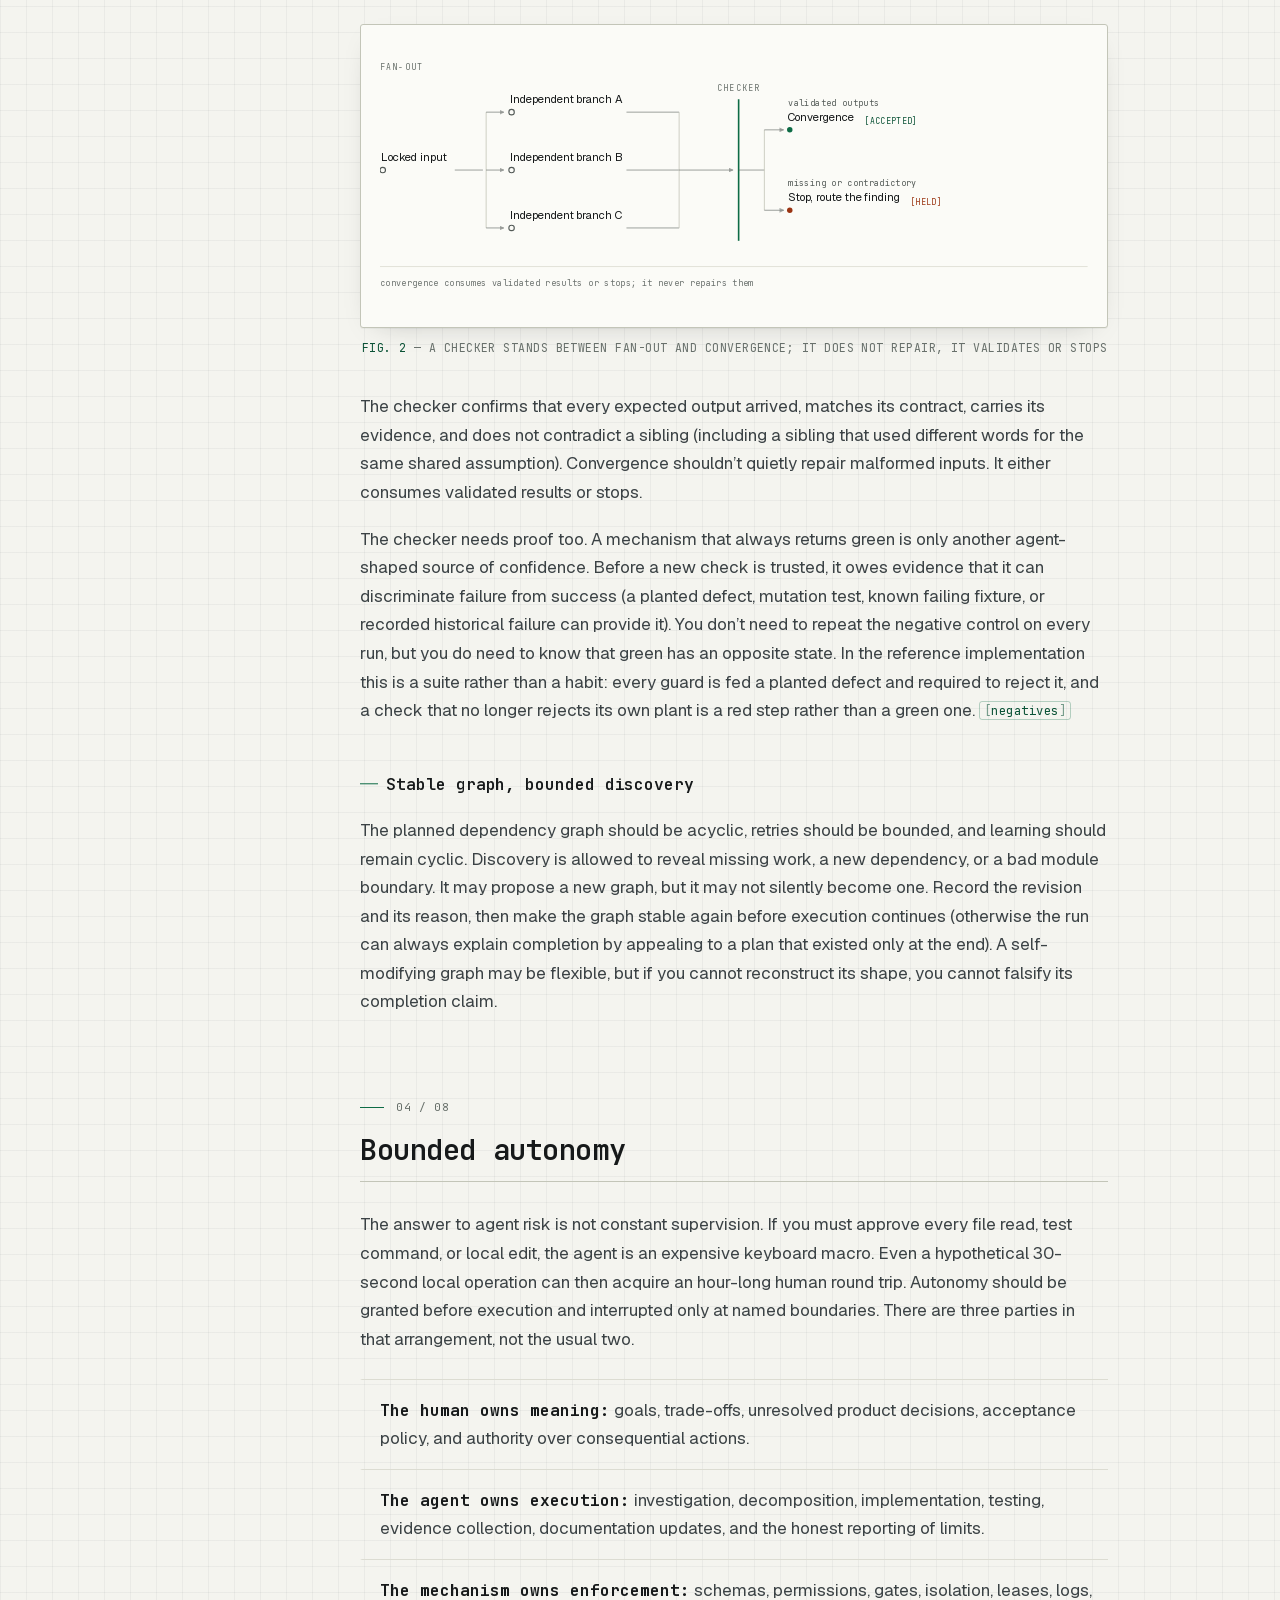
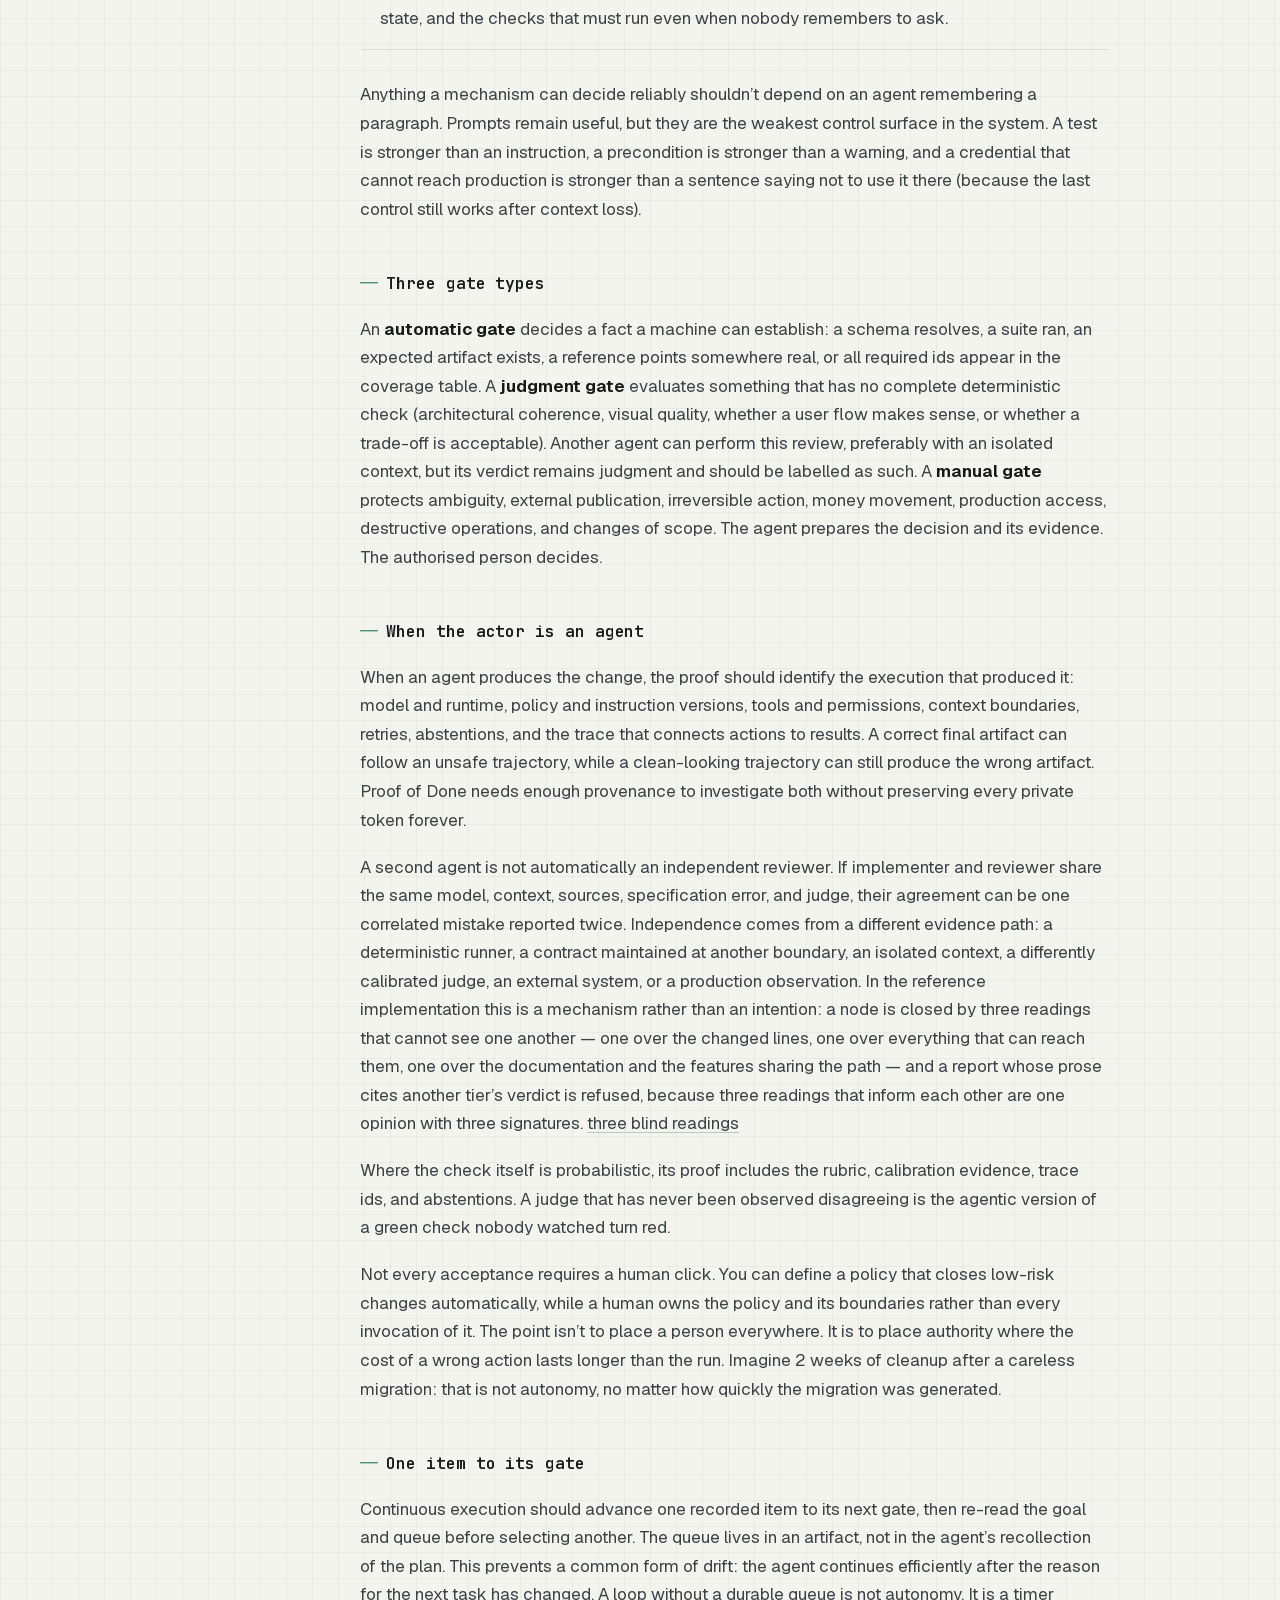
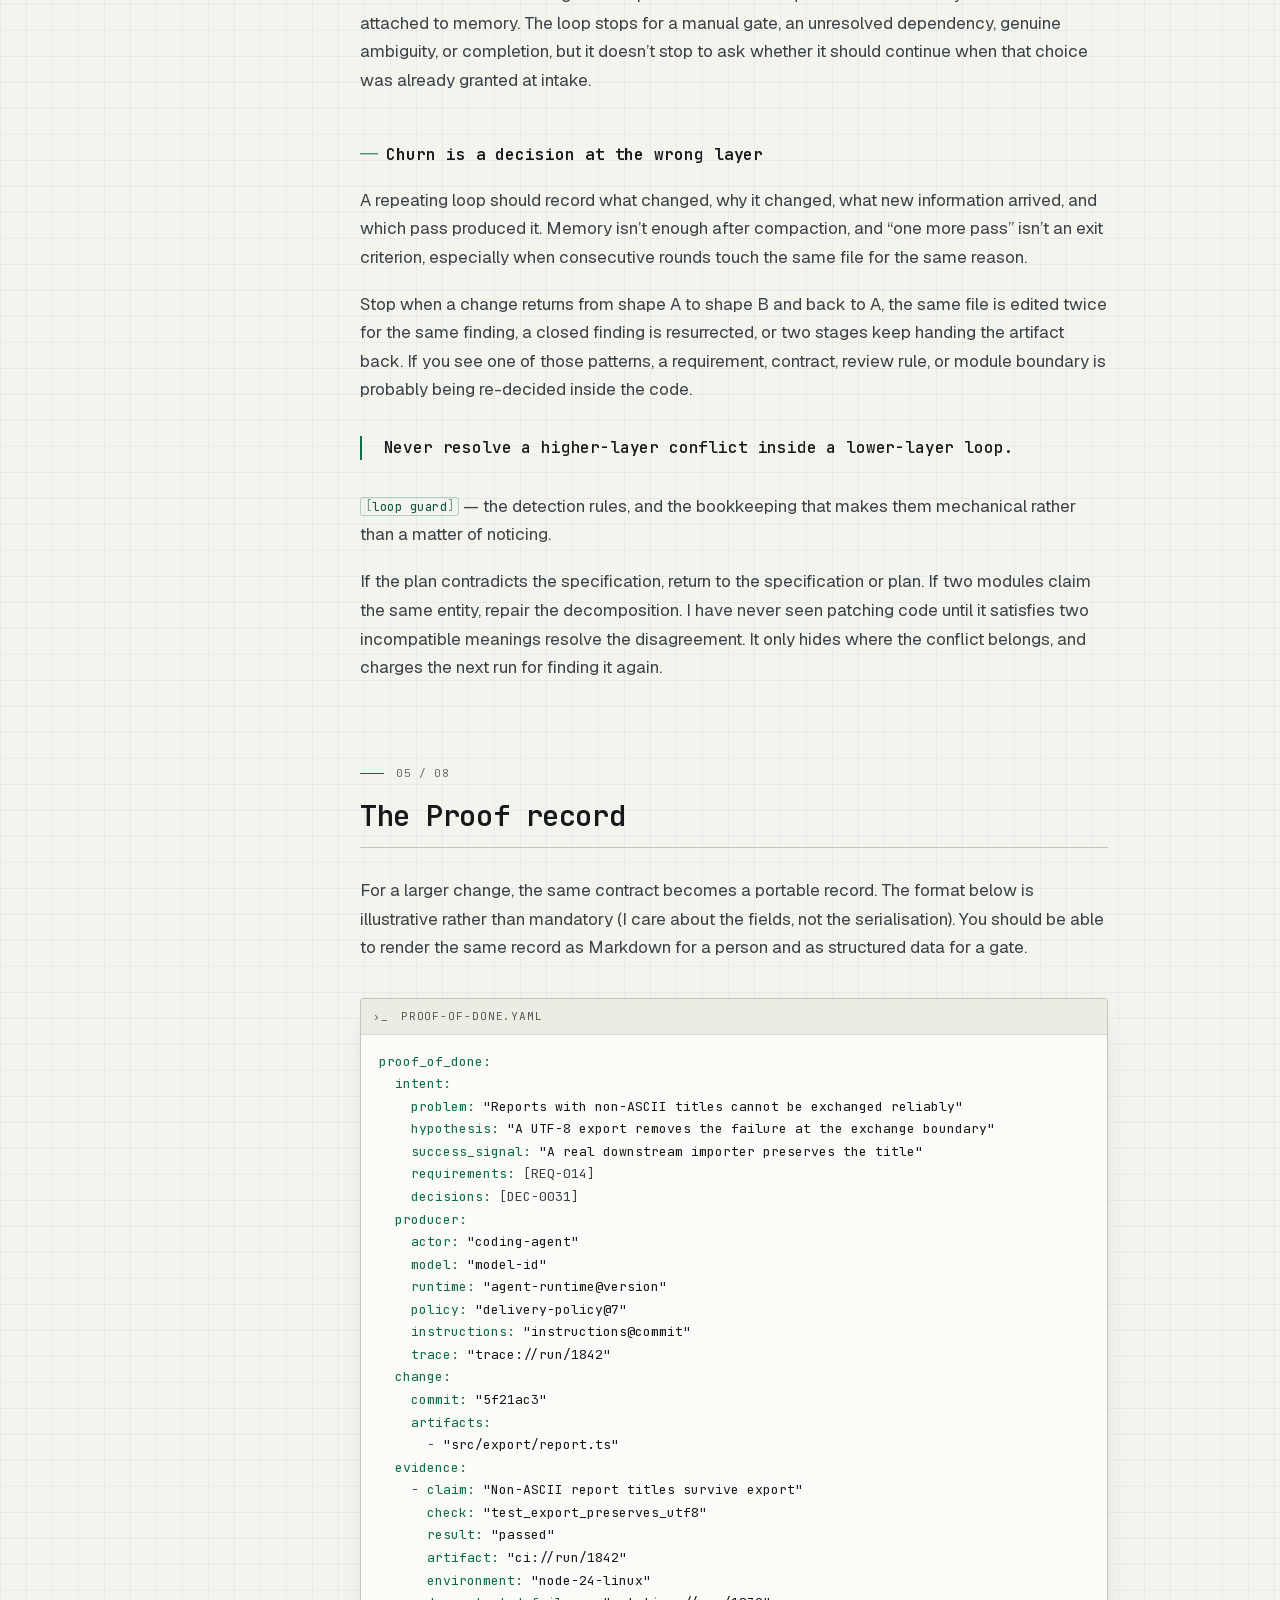
==== commit 86320ac5: "Release v1.1 with the Proof of Done product line" ====
--- a/index.html
+++ b/index.html
@@ -3,8 +3,8 @@
 <head>
 <meta charset="utf-8">
 <meta name="viewport" content="width=device-width, initial-scale=1, viewport-fit=cover">
-<title>Proof of Done — The Agentic Software Development Manifesto</title>
-<meta name="description" content="A foundation for building software when agents write the code. Done is not the last message of the run. Done is a state of the system that can be proven.">
+<title>Proof of Done | The standard for building software with AI agents</title>
+<meta name="description" content="The standard for building software with AI agents. Done is not the last message of the run. Done is a state of the system that can be proven.">
 <meta name="author" content="Sergey Sheleg (Siarhei Sheleh)">
 <link rel="canonical" href="https://podmanifesto.org/">
 <!-- One theme-color, no media condition: the system preference does not decide this
@@ -16,24 +16,30 @@
 
 <meta property="og:type" content="article">
 <meta property="og:site_name" content="Proof of Done">
-<meta property="og:title" content="Proof of Done — The Agentic Software Development Manifesto">
-<meta property="og:description" content="When agents write the code, done is not the last message of the run. Done is a state of the system that can be proven.">
+<meta property="og:title" content="Proof of Done">
+<meta property="og:description" content="The standard for building software with AI agents">
 <meta property="og:url" content="https://podmanifesto.org/">
-<meta property="og:image" content="https://podmanifesto.org/og.png?v=f2076ede00">
+<meta property="og:image" content="https://podmanifesto.org/assets/og.png?v=94d773dbb9">
 <meta property="og:image:width" content="1200">
 <meta property="og:image:height" content="630">
 <meta name="twitter:card" content="summary_large_image">
-<meta name="twitter:title" content="Proof of Done — The Agentic Software Development Manifesto">
-<meta name="twitter:description" content="When agents write the code, done is not the last message of the run. Done is a state of the system that can be proven.">
-<meta name="twitter:image" content="https://podmanifesto.org/og.png?v=f2076ede00">
+<meta name="twitter:title" content="Proof of Done">
+<meta name="twitter:description" content="The standard for building software with AI agents">
+<meta name="twitter:image" content="https://podmanifesto.org/assets/og.png?v=94d773dbb9">
 
 <link rel="icon" href="/favicon.svg?v=d79f4d92bc" type="image/svg+xml">
+<!-- The same turnstile as a raster, for the surfaces that will not take an SVG:
+     older browsers' icon slot, and iOS, which crops a home-screen icon to its own
+     shape and wants an opaque square. Both are the brand rust #9a3f28 on paper —
+     the SVG is the one that also has a dark-surface variant, because it can. -->
+<link rel="icon" href="/assets/logo-512.png?v=6f076cb47f" type="image/png" sizes="512x512">
+<link rel="apple-touch-icon" href="/assets/apple-touch-icon.png?v=0c3fcd32fb">
 <link rel="alternate" type="text/markdown" href="/manifesto.md" title="Proof of Done — full text in Markdown">
 <link rel="alternate" type="application/atom+xml" href="/feed.xml" title="Proof of Done — versions of the canonical text">
 <link rel="preload" href="/assets/fonts/geist-latin.woff2?v=9b6f5ff45b" as="font" type="font/woff2" crossorigin>
 <link rel="preload" href="/assets/fonts/jetbrains-mono-latin.woff2?v=1e06740a02" as="font" type="font/woff2" crossorigin>
 <link rel="stylesheet" href="/assets/fonts/fonts.css?v=e9ff3f16cd">
-<link rel="stylesheet" href="/assets/style.css?v=c79d6d4a76">
+<link rel="stylesheet" href="/assets/style.css?v=c0677413d1">
 
 <script>
   document.documentElement.classList.remove('no-js');
@@ -48,15 +54,15 @@
   "@context": "https://schema.org",
   "@type": "Article",
   "headline": "Proof of Done: The Agentic Software Development Manifesto",
-  "alternativeHeadline": "A foundation for building software when agents write the code",
+  "alternativeHeadline": "The standard for building software with AI agents",
   "description": "Proof of Done requires every completion claim between an intended outcome and an accepted result to point to its supporting record at an address another actor can resolve; if the address does not resolve, the claim is not proven.",
   "url": "https://podmanifesto.org/",
   "inLanguage": "en",
   "dateModified": "2026-08-25",
   "datePublished": "2026-08-17",
-  "version": "1.0",
+  "version": "1.1",
   "license": "https://creativecommons.org/licenses/by/4.0/",
-  "image": "https://podmanifesto.org/og.png?v=f2076ede00",
+  "image": "https://podmanifesto.org/assets/og.png?v=94d773dbb9",
   "author": {
     "@type": "Person",
     "name": "Sergey Sheleg",
@@ -85,10 +91,10 @@
 
 <header class="topbar">
   <div class="topbar__in">
-    <a class="topbar__mark" href="#top" aria-label="Proof of Done v1.0 — top of document">
+    <a class="topbar__mark" href="#top" aria-label="Proof of Done v1.1, top of document">
       <span class="glyph" aria-hidden="true">&#8866;</span>
       <span class="topbar__name">PROOF&nbsp;OF&nbsp;DONE</span>
-      <span class="topbar__ver">v1.0</span>
+      <span class="topbar__ver">v1.1</span>
     </a>
     <div class="topbar__actions">
       <a class="tbtn tbtn--wide" href="/manifesto.md">Plain text</a>
@@ -109,12 +115,12 @@
       <span class="masthead__glyph" aria-hidden="true">&#8866;</span>
       Proof&nbsp;of&nbsp;Done
     </h1>
-    <p class="masthead__sub">The Agentic Software Development Manifesto</p>
-    <p class="masthead__lede">A foundation for building software when agents write the code.</p>
+    <p class="masthead__sub">The standard for building software with AI agents.</p>
+    <p class="masthead__lede">Done is not the last message of the run. Done is a state of the system that can be proven.</p>
 
     <dl class="docmeta">
       <div><dt>Document</dt><dd>POD&#8202;/&#8202;001</dd></div>
-      <div><dt>Version</dt><dd>1.0</dd></div>
+      <div><dt>Version</dt><dd>1.1</dd></div>
       <div><dt>Published</dt><dd><time datetime="2026-08-17">2026-08-17</time></dd></div>
       <div><dt>Updated</dt><dd><time class="docmeta__updated" datetime="2026-08-25">2026-08-25</time></dd></div>
       <div><dt>Author</dt><dd>Sergey Sheleg <span class="muted">(Siarhei Sheleh)</span></dd></div>
@@ -725,7 +731,7 @@
     <span class="sign__rule" aria-hidden="true"></span>
     <span class="sign__name">Sergey Sheleg</span>
     <span class="sign__alt">Siarhei Sheleh</span>
-    <span class="sign__meta">POD/001 &#183; v1.0 &#183; 2026-08-17</span>
+    <span class="sign__meta">POD/001 &#183; v1.1 &#183; 2026-08-17</span>
   </p>
 </section>
 
@@ -787,13 +793,13 @@
     <div class="colophon__grid">
       <dl class="record">
         <div><dt>Document</dt><dd>POD/001 &#8212; Proof of Done: The Agentic Software Development Manifesto</dd></div>
-        <div><dt>Version</dt><dd>1.0</dd></div>
+        <div><dt>Version</dt><dd>1.1</dd></div>
         <div><dt>Published</dt><dd><time datetime="2026-08-17">2026-08-17</time></dd></div>
         <div><dt>Author</dt><dd>Sergey Sheleg <span class="muted">(Siarhei Sheleh)</span> &#183; <a href="https://github.com/ssheleg">github.com/ssheleg</a></dd></div>
         <div><dt>Canonical</dt><dd><a href="https://podmanifesto.org/">podmanifesto.org</a></dd></div>
         <div><dt>Source</dt><dd><a href="https://github.com/ssheleg/pod-manifesto">github.com/ssheleg/pod-manifesto</a></dd></div>
         <div><dt>Readers</dt><dd>humans and agents</dd></div>
-        <div><dt>Cite this version</dt><dd><a href="https://github.com/ssheleg/pod-manifesto/blob/v1.0/manifesto.md">blob/v1.0/manifesto.md</a> &#8212; frozen at the tag, so a quotation stays reachable after the text moves on. What changes and when: <a href="https://github.com/ssheleg/pod-manifesto/blob/main/CHANGELOG.md">CHANGELOG</a></dd></div>
+        <div><dt>Cite this version</dt><dd><a href="https://github.com/ssheleg/pod-manifesto/blob/v1.1/manifesto.md">blob/v1.1/manifesto.md</a> &#8212; frozen at the tag, so a quotation stays reachable after the text moves on. What changes and when: <a href="https://github.com/ssheleg/pod-manifesto/blob/main/CHANGELOG.md">CHANGELOG</a></dd></div>
         <div><dt>Disagree</dt><dd><a href="https://github.com/ssheleg/pod-manifesto/blob/main/CONTRIBUTING.md">how to argue with this document</a> &#8212; the licence invites it, and an invitation with no address is decoration</dd></div>
         <div><dt>Text licence</dt><dd><a href="https://creativecommons.org/licenses/by/4.0/">CC BY 4.0</a> &#8212; quote it, translate it, adopt it, argue with it; keep the attribution and the link</dd></div>
         <div><dt>Site licence</dt><dd><a href="https://github.com/ssheleg/pod-manifesto/blob/main/LICENSE">MIT</a></dd></div>
@@ -806,7 +812,9 @@
           <li><a href="/manifesto.md">The canonical text <span>markdown</span></a></li>
           <li><a href="/llms.txt">Index for agents <span>llms.txt</span></a></li>
           <li><a href="https://github.com/ssheleg/pod-manifesto">This document&#8217;s repository <span>github</span></a></li>
-          <li><a href="https://github.com/ssheleg/sshlg-skills">The reference implementation <span>sshlg-skills</span></a></li>
+          <li><a href="https://github.com/ssheleg/sshlg-skills">The reference implementation <span>github</span></a></li>
+          <li><a href="https://github.com/ssheleg/sshlg-skills#why">Every skill in the family <span>catalogue</span></a></li>
+          <li><a href="https://www.npmjs.com/package/sshlg-skills">The launcher, published <span>npm</span></a></li>
           <li><a href="https://github.com/ssheleg/task-pipeline">The gated delivery pipeline <span>task-pipeline</span></a></li>
           <li><a href="https://github.com/ssheleg/task-pipeline/blob/main/docs/evidence/backlog.md">What it has not built yet <span>open backlog</span></a></li>
         </ul>
@@ -834,7 +842,8 @@
           <p class="cta__k">If this was useful</p>
           <div class="cta__row">
             <a class="btn btn--primary" href="https://github.com/ssheleg/pod-manifesto">Star the repository</a>
-            <a class="btn" href="https://x.com/sshlg93">Follow @sshlg93</a>
+            <a class="btn" data-x-intent target="_blank" rel="noopener"
+               href="https://x.com/intent/follow?original_referer=https%3A%2F%2Fpodmanifesto.org%2F&amp;screen_name=sshlg93">Follow @sshlg93 on X</a>
           </div>
           <p class="cta__note">A star is most of how a document like this reaches the next
           person who needs it. The account is where the work behind it gets posted while it
@@ -844,11 +853,11 @@
     </div>
 
     <p class="colophon__end">The agent may write the code. The system must carry the proof.</p>
-    <p class="colophon__fine">Sergey Sheleg &#183; POD/001 &#183; v1.0 &#183; 2026</p>
+    <p class="colophon__fine">Sergey Sheleg &#183; POD/001 &#183; v1.1 &#183; 2026</p>
   </div>
 </footer>
 
-<script src="/assets/main.js?v=8d613f0a05" defer></script>
+<script src="/assets/main.js?v=b5db829ca0" defer></script>
 
 <!-- Cloudflare Web Analytics: cookieless, no fingerprint, no cross-site identity.
      It is written here rather than injected at the edge because the edge was not
--- a/assets/style.css
+++ b/assets/style.css
@@ -254,10 +254,10 @@
 .masthead__sub {
   font-family: var(--mono);
   font-size: clamp(.9rem, 2.2vw, 1.15rem);
-  letter-spacing: .08em;
+  letter-spacing: .02em;
   color: var(--ink-2);
   margin: .35rem 0 0;
-  text-transform: uppercase;
+  text-transform: none;
 }
 .masthead__lede {
   font-size: clamp(1.05rem, 2.2vw, 1.25rem);
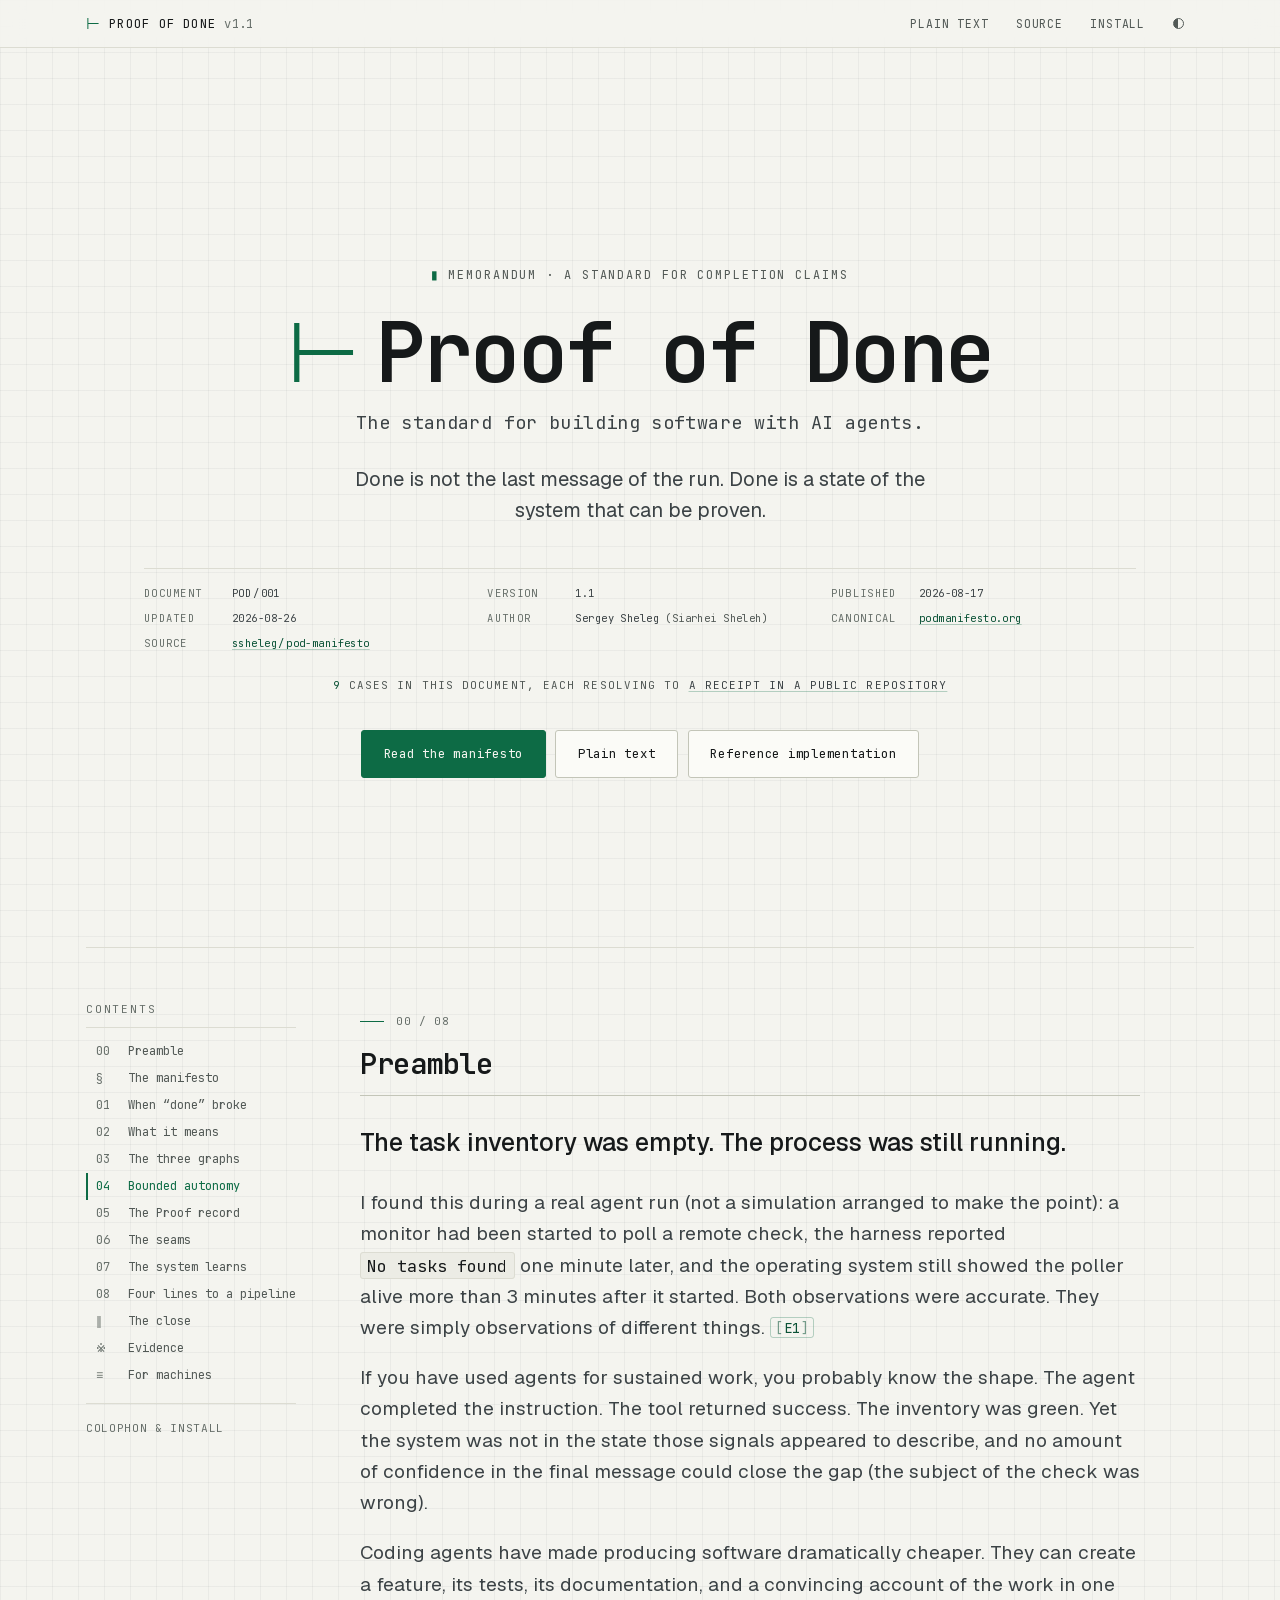
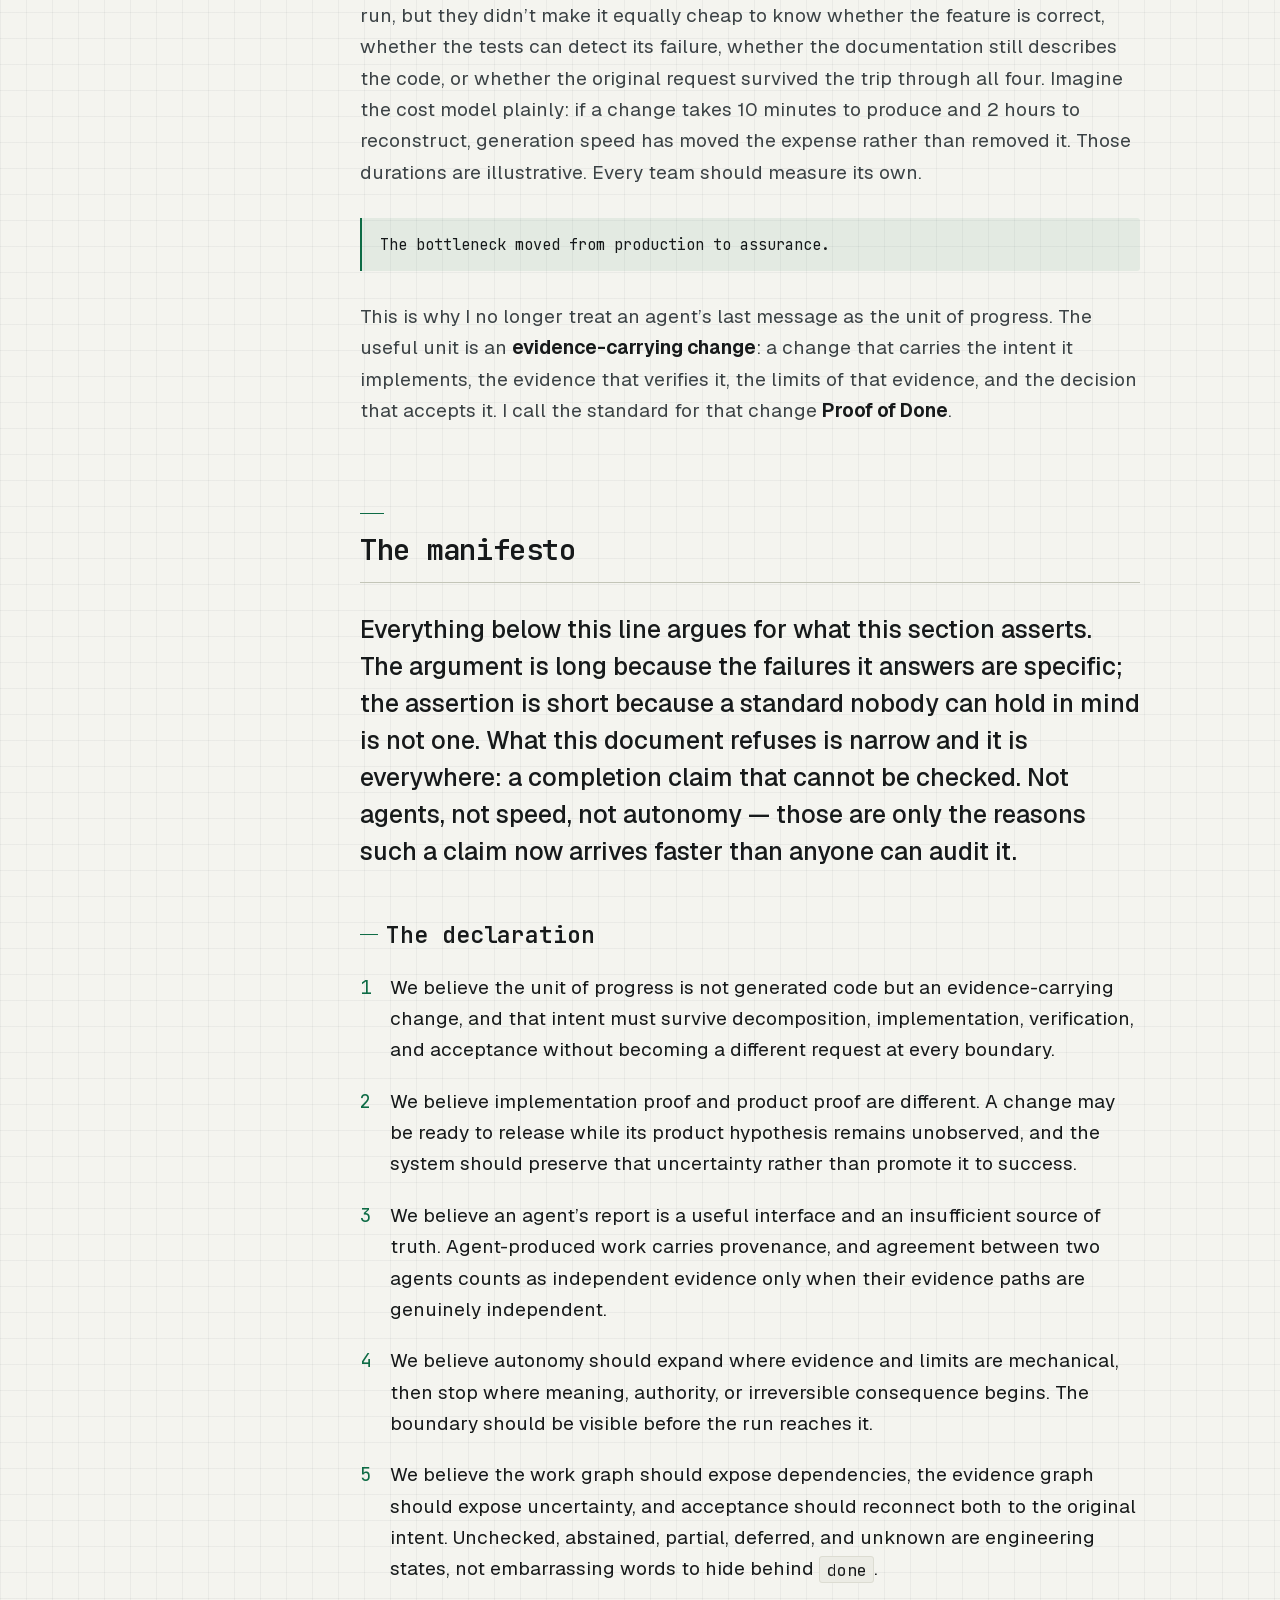
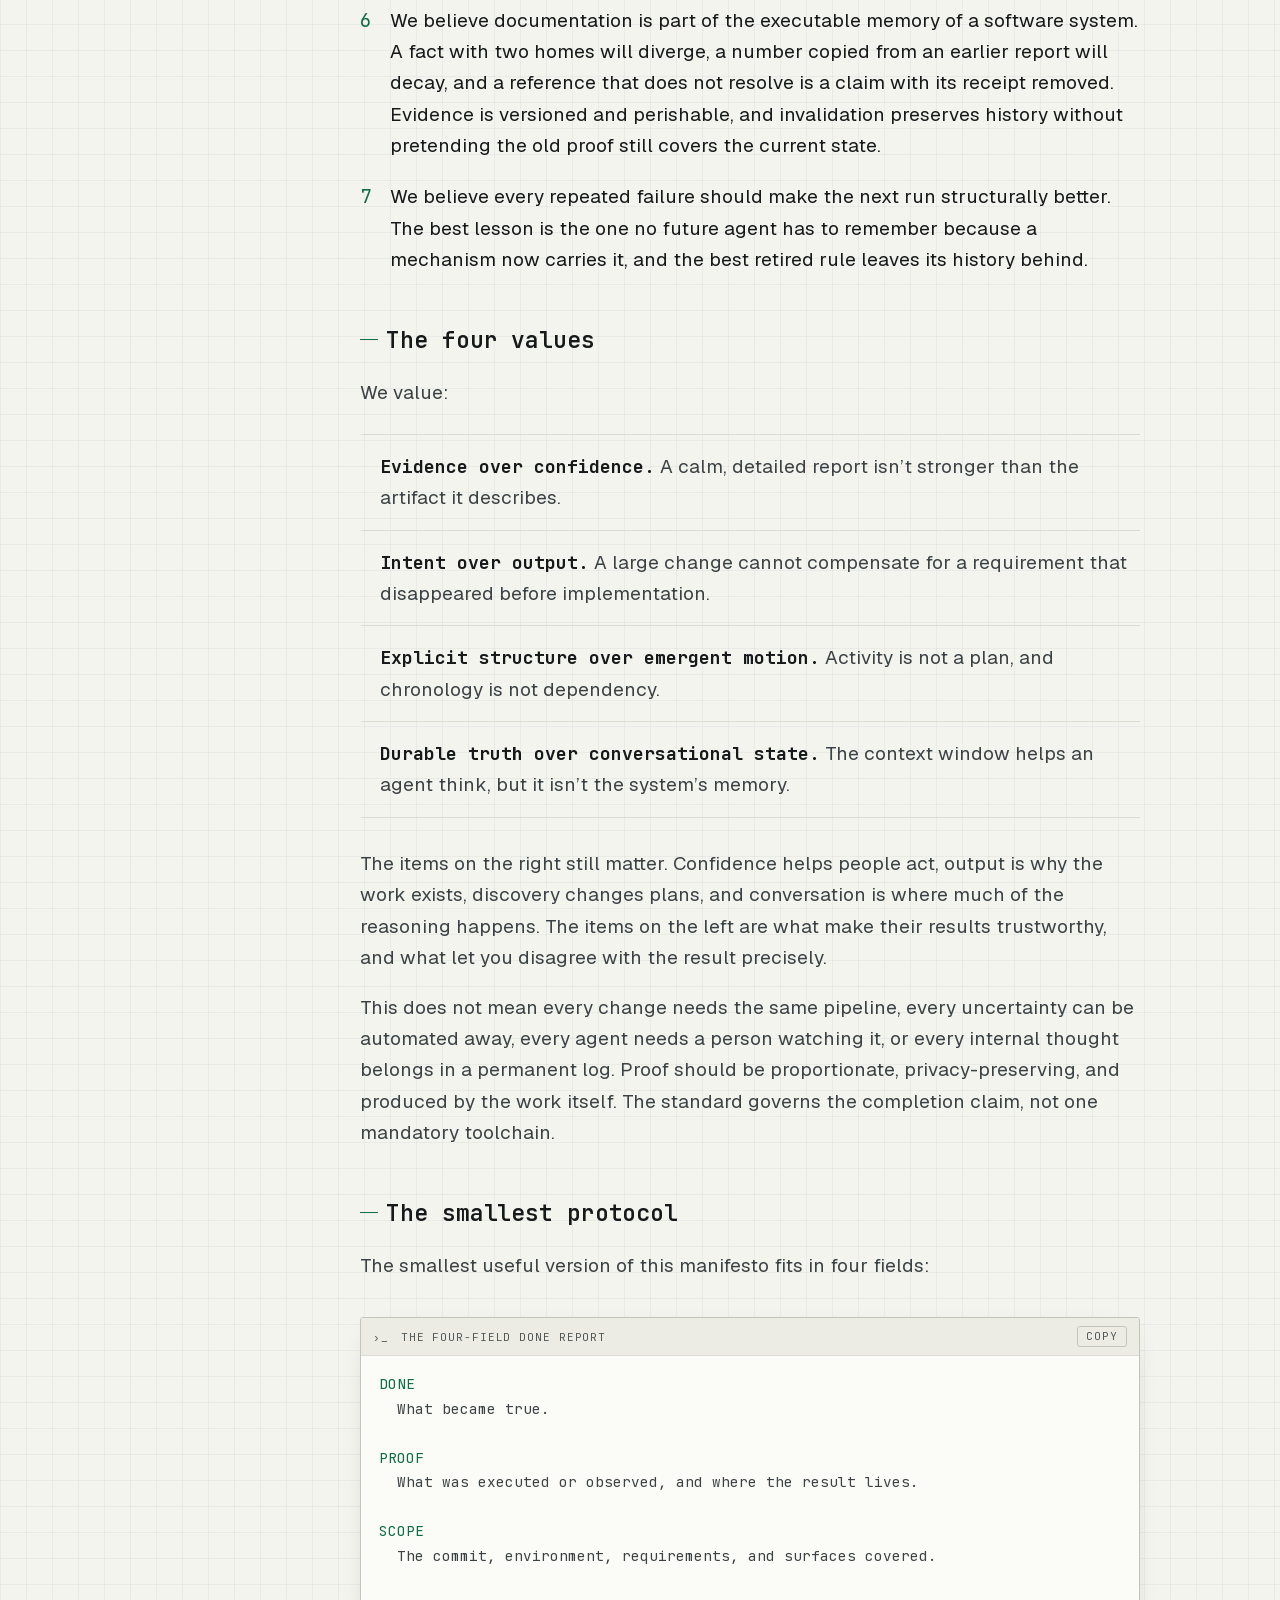
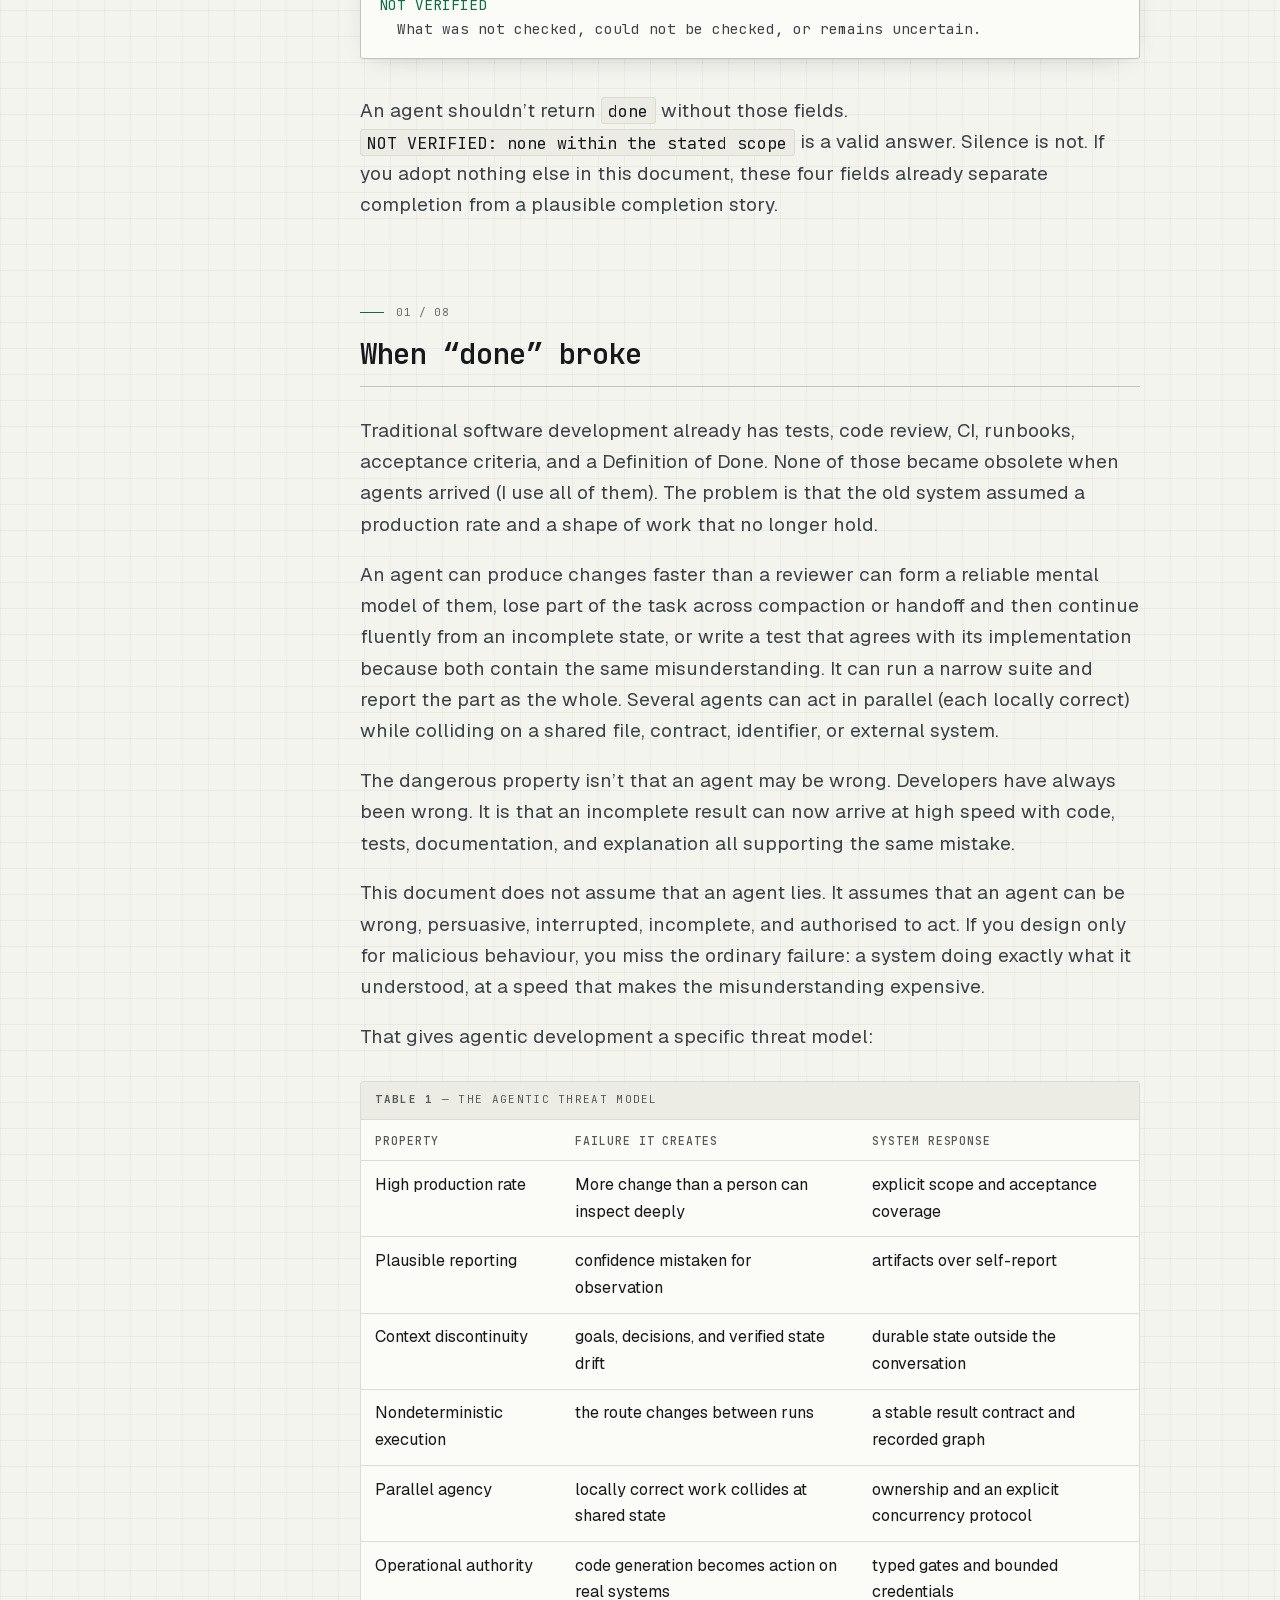
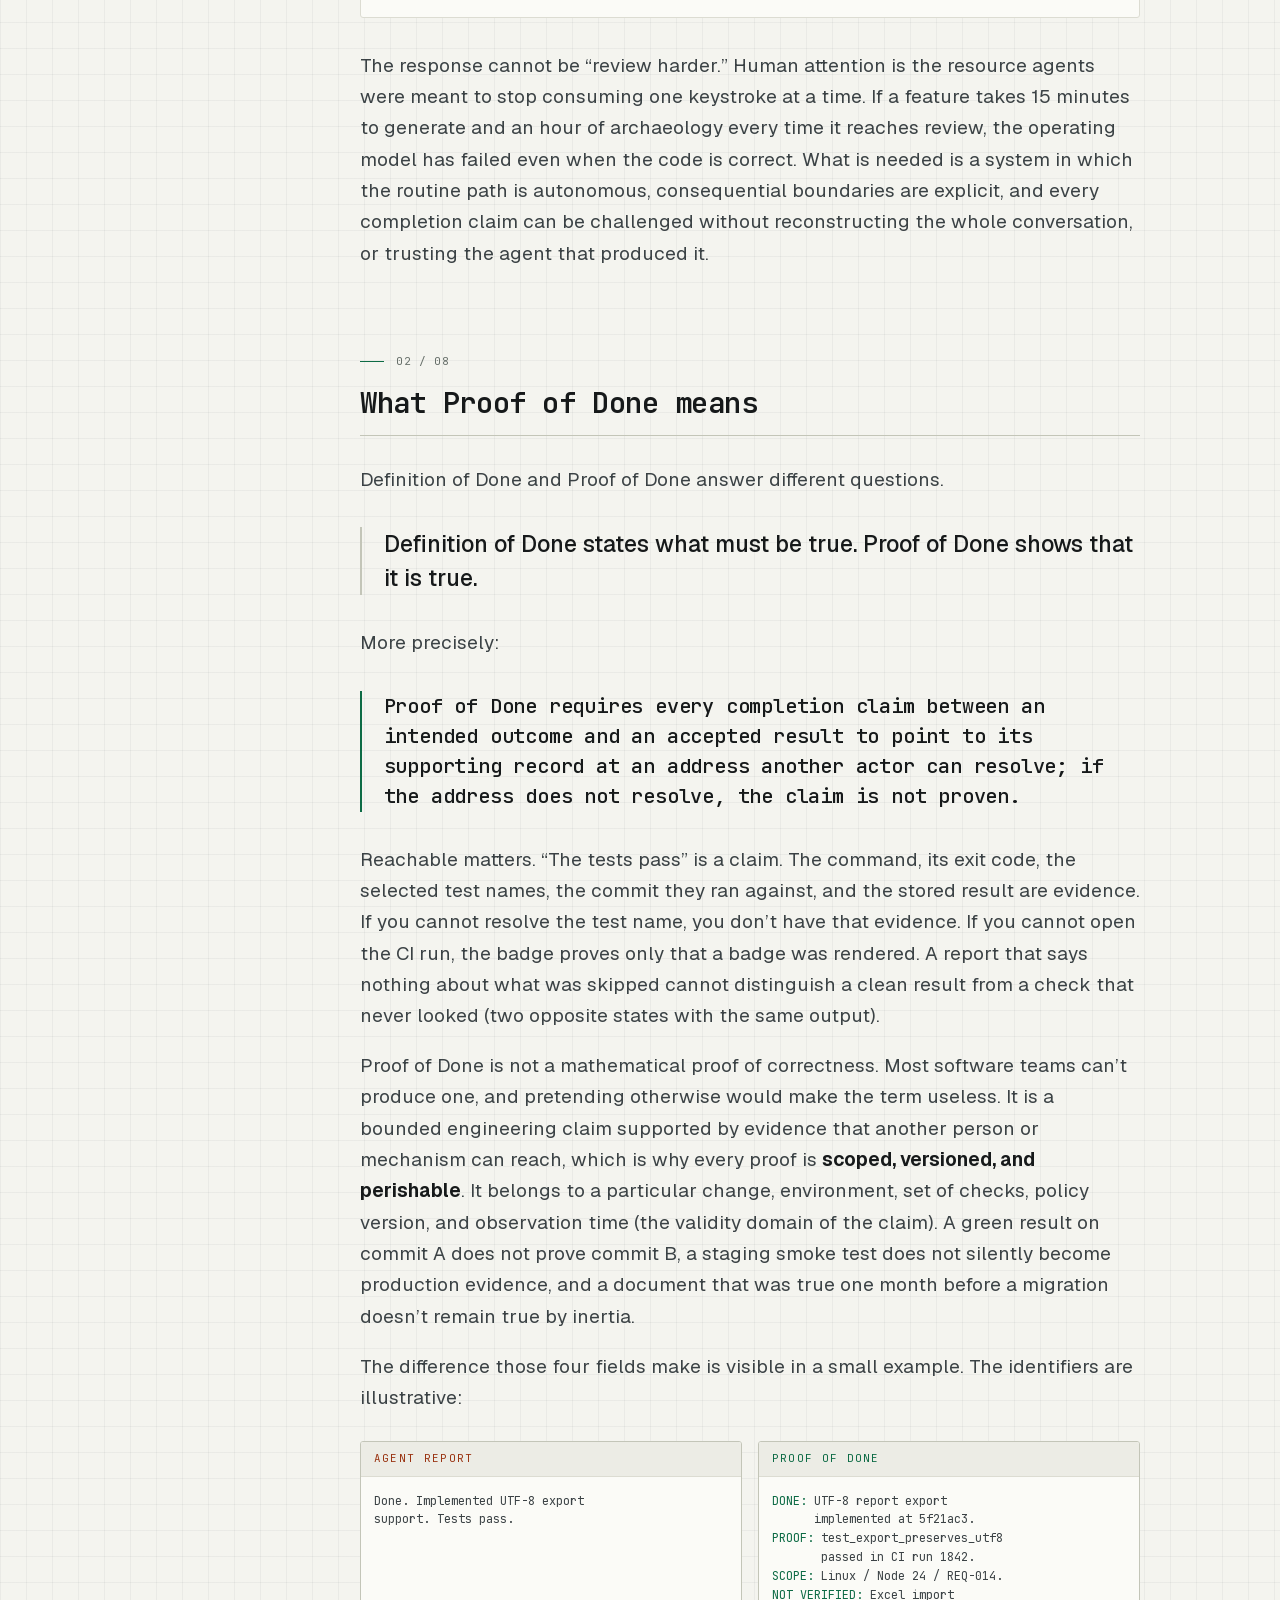
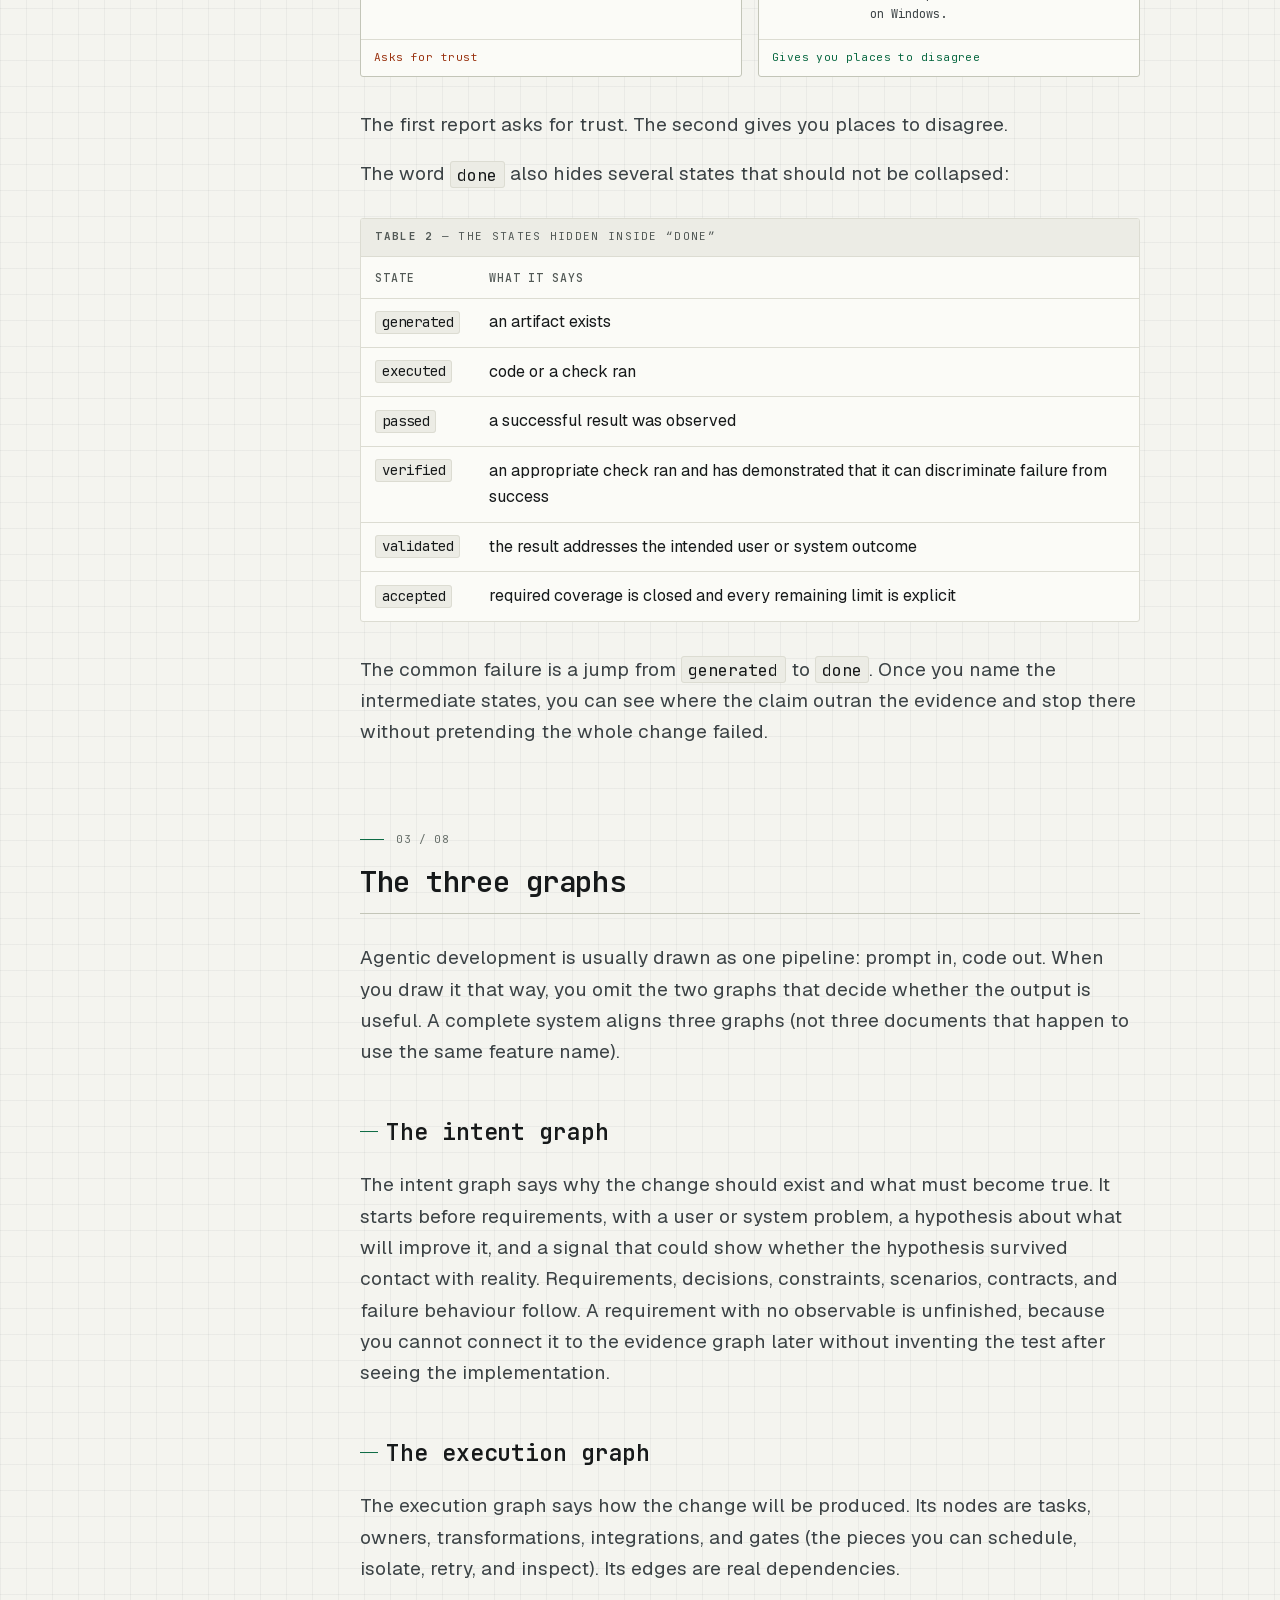
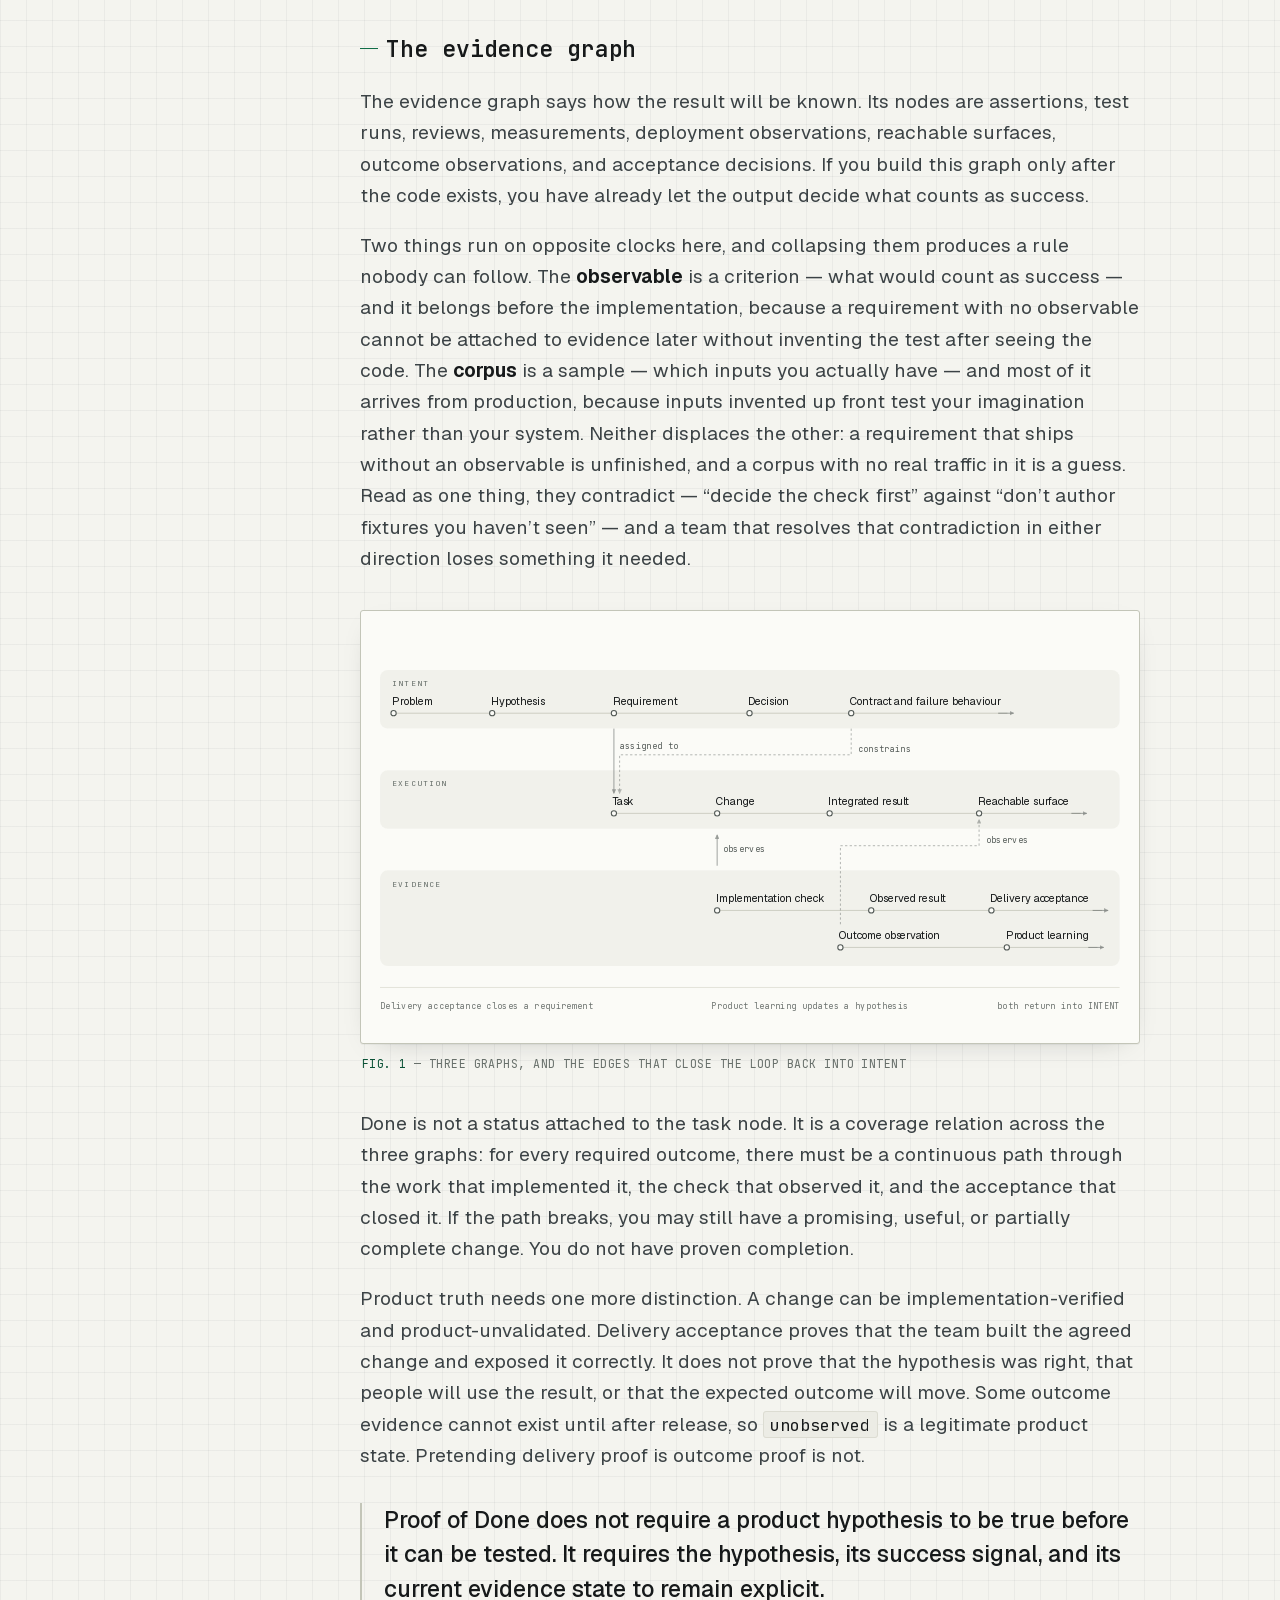
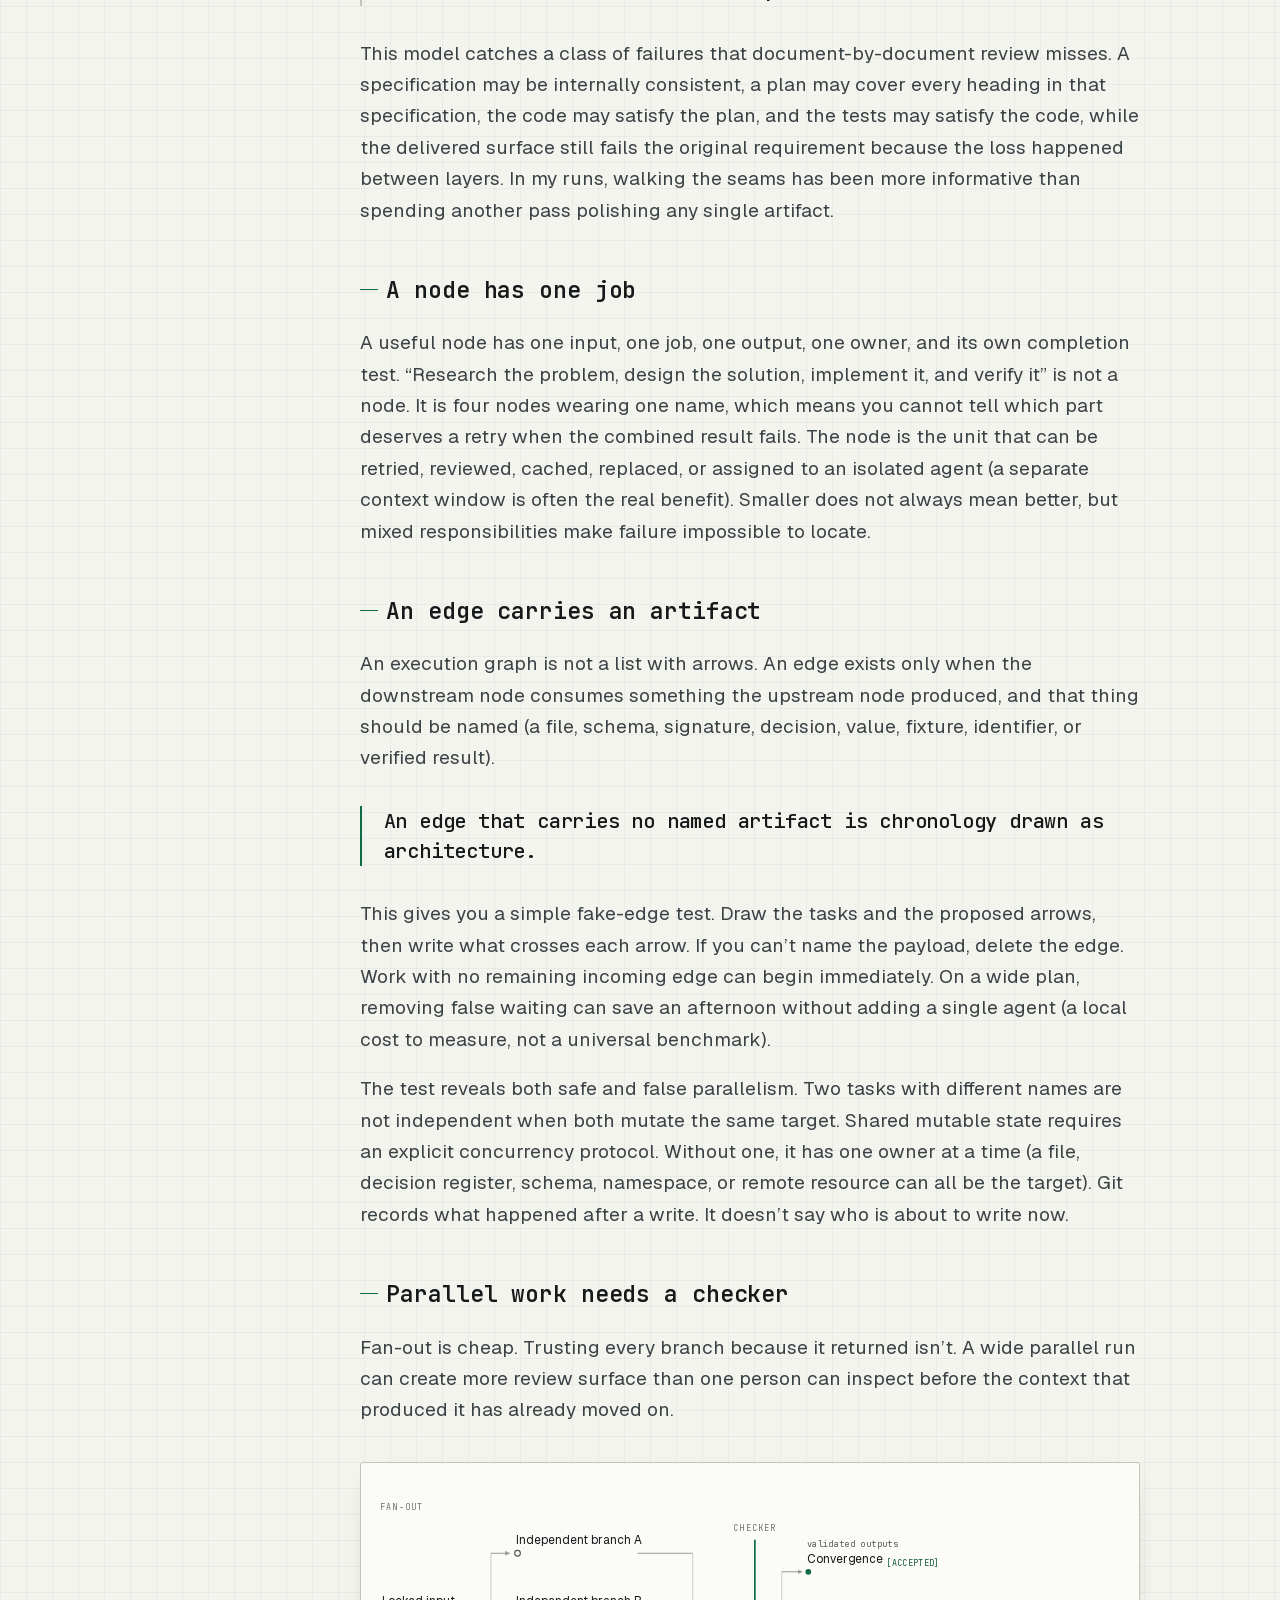
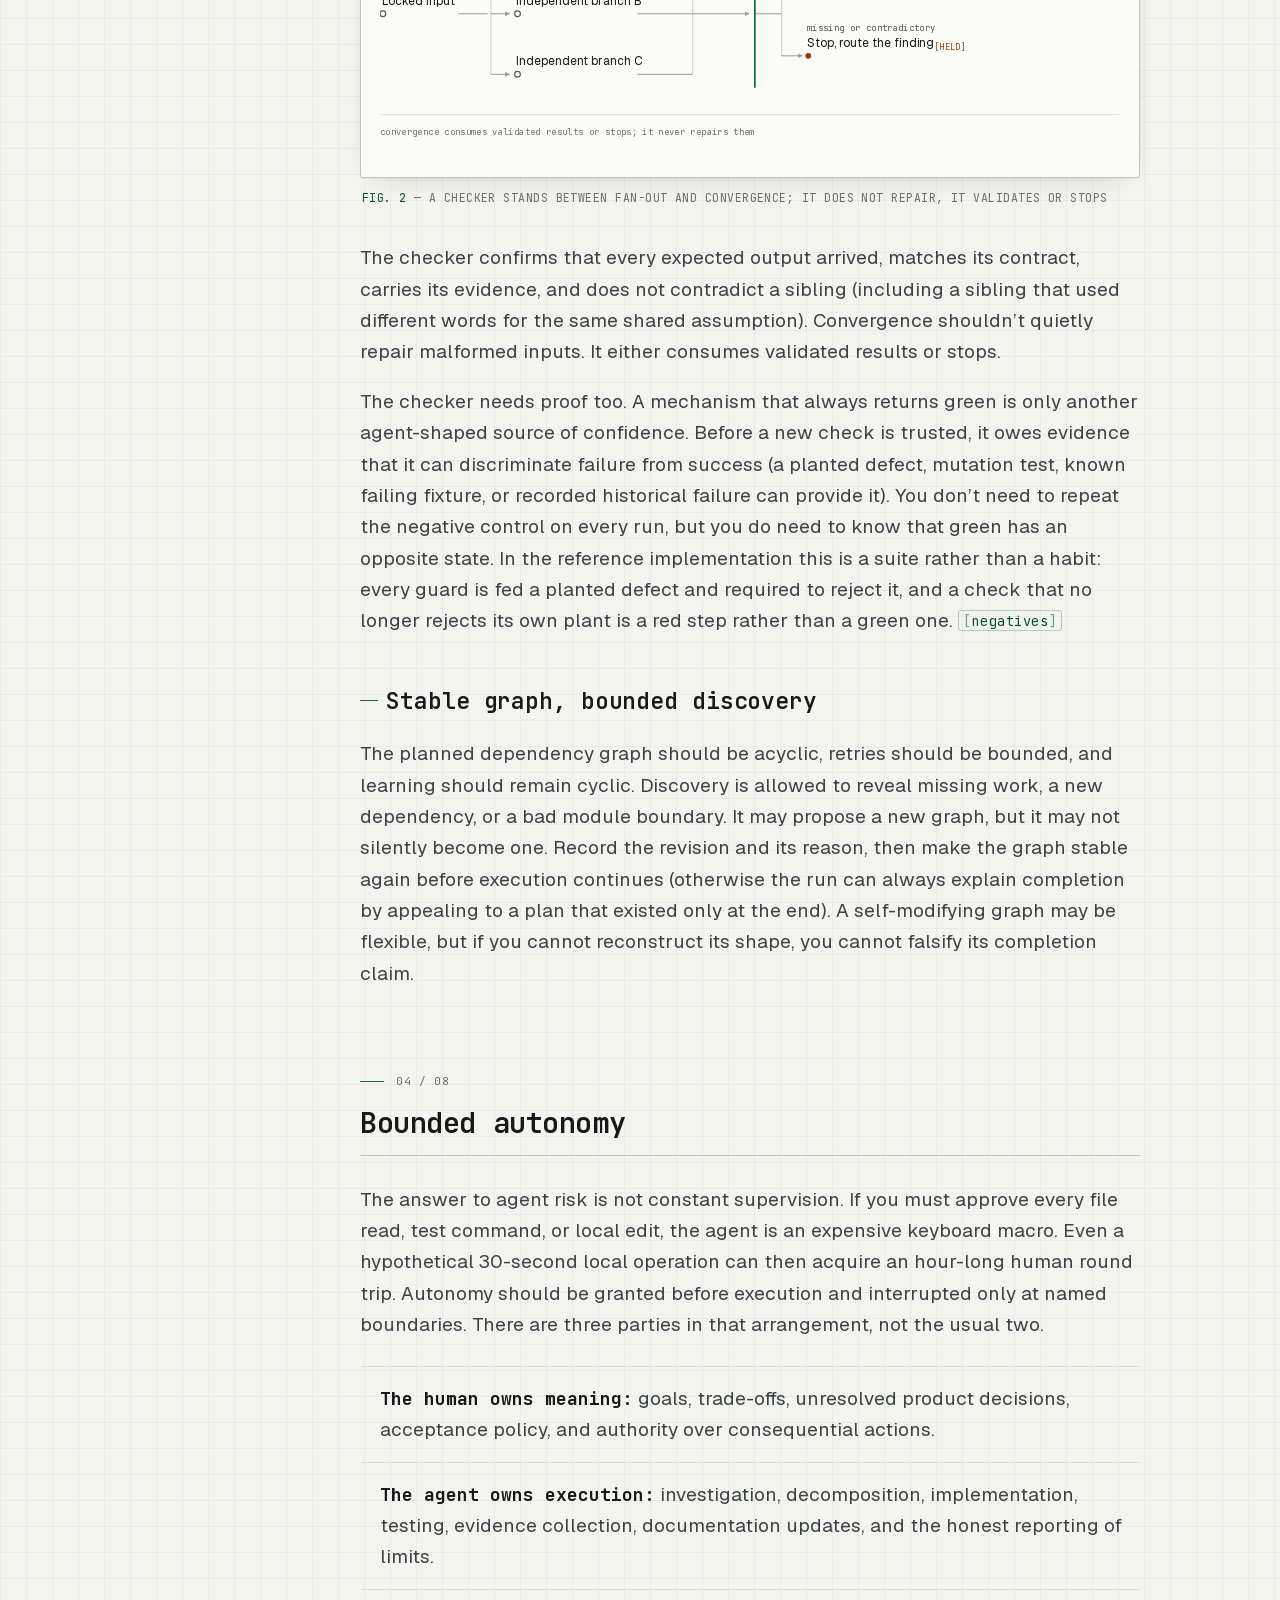
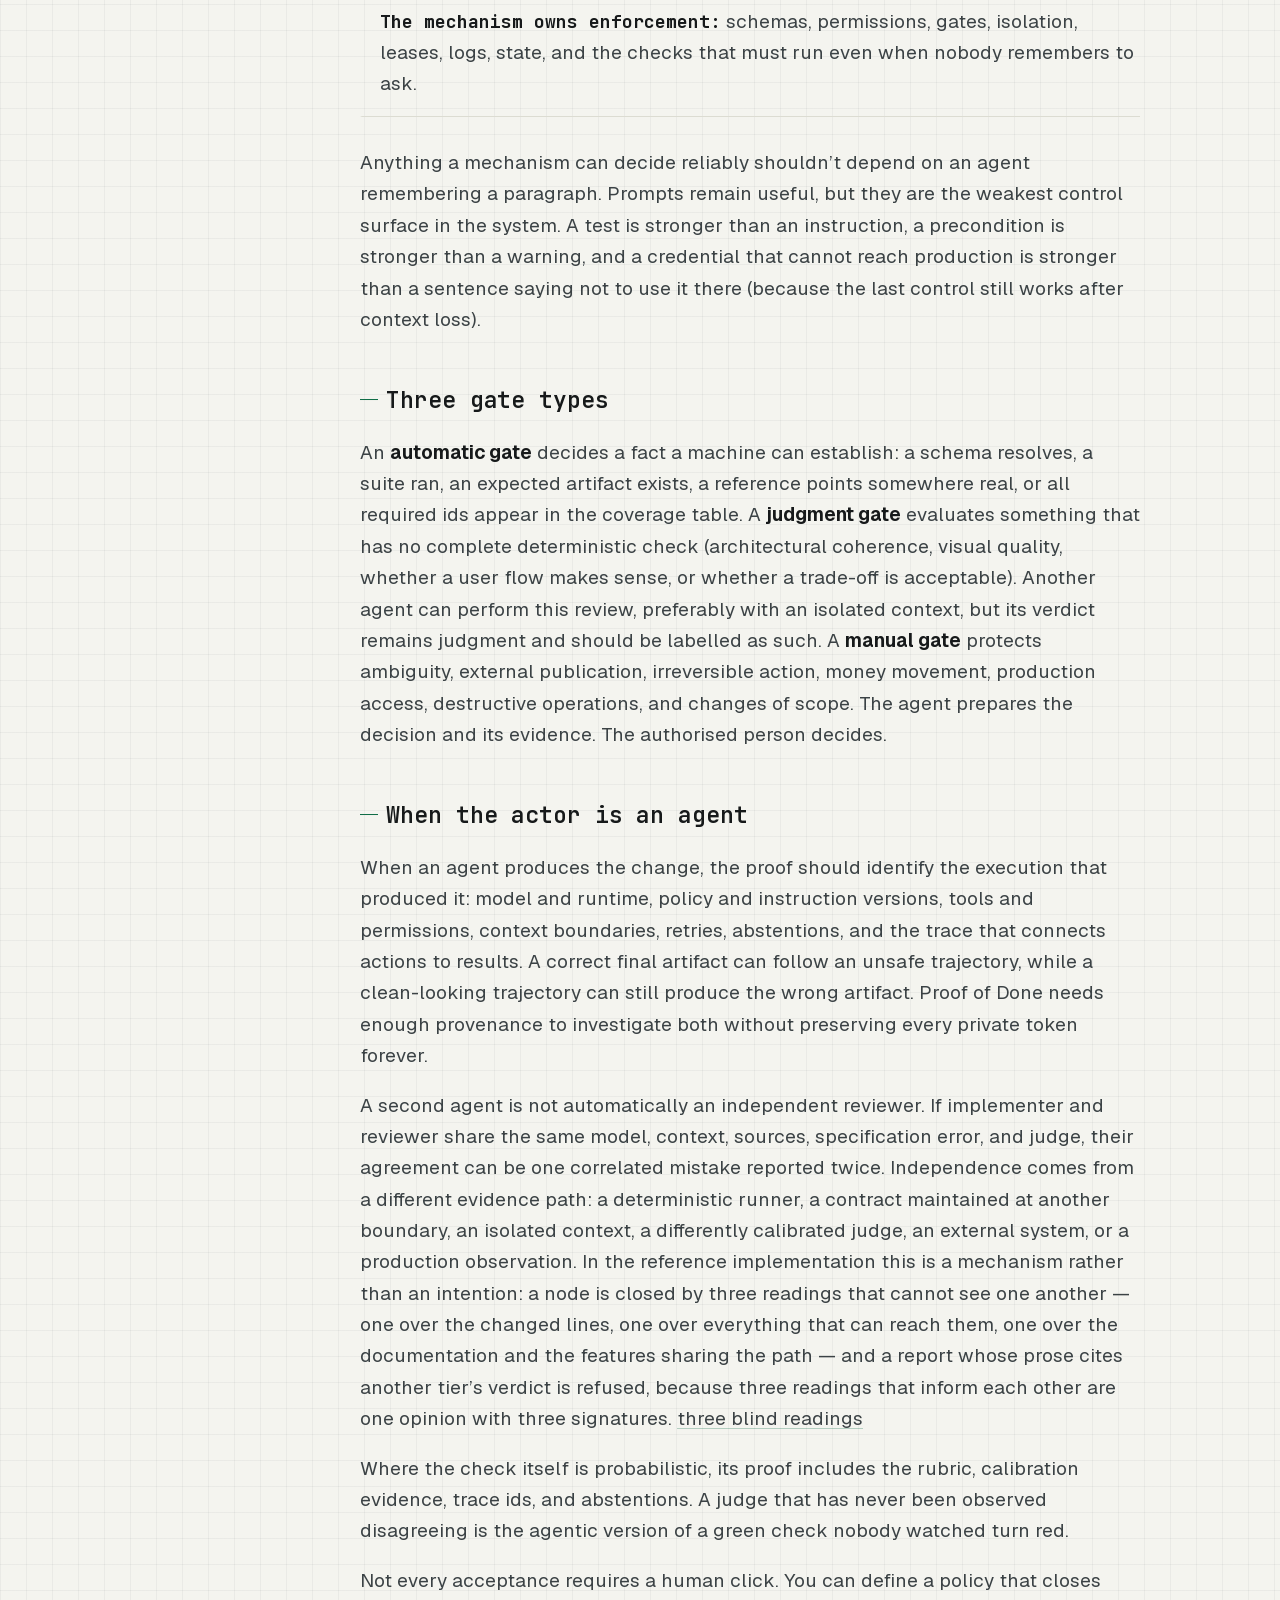
==== commit f3be855c: "Nineteen over sixty, and a scale that follows the body instead of the root The document is 7,000 wor" ====
--- a/index.html
+++ b/index.html
@@ -39,7 +39,7 @@
 <link rel="preload" href="/assets/fonts/geist-latin.woff2?v=9b6f5ff45b" as="font" type="font/woff2" crossorigin>
 <link rel="preload" href="/assets/fonts/jetbrains-mono-latin.woff2?v=1e06740a02" as="font" type="font/woff2" crossorigin>
 <link rel="stylesheet" href="/assets/fonts/fonts.css?v=e9ff3f16cd">
-<link rel="stylesheet" href="/assets/style.css?v=c0677413d1">
+<link rel="stylesheet" href="/assets/style.css?v=2e5747b158">
 
 <script>
   document.documentElement.classList.remove('no-js');
@@ -58,7 +58,7 @@
   "description": "Proof of Done requires every completion claim between an intended outcome and an accepted result to point to its supporting record at an address another actor can resolve; if the address does not resolve, the claim is not proven.",
   "url": "https://podmanifesto.org/",
   "inLanguage": "en",
-  "dateModified": "2026-08-25",
+  "dateModified": "2026-08-26",
   "datePublished": "2026-08-17",
   "version": "1.1",
   "license": "https://creativecommons.org/licenses/by/4.0/",
@@ -122,7 +122,7 @@
       <div><dt>Document</dt><dd>POD&#8202;/&#8202;001</dd></div>
       <div><dt>Version</dt><dd>1.1</dd></div>
       <div><dt>Published</dt><dd><time datetime="2026-08-17">2026-08-17</time></dd></div>
-      <div><dt>Updated</dt><dd><time class="docmeta__updated" datetime="2026-08-25">2026-08-25</time></dd></div>
+      <div><dt>Updated</dt><dd><time class="docmeta__updated" datetime="2026-08-26">2026-08-26</time></dd></div>
       <div><dt>Author</dt><dd>Sergey Sheleg <span class="muted">(Siarhei Sheleh)</span></dd></div>
       <div><dt>Canonical</dt><dd><a href="https://podmanifesto.org/">podmanifesto.org</a></dd></div>
       <div><dt>Source</dt><dd><a href="https://github.com/ssheleg/pod-manifesto">ssheleg&#8202;/&#8202;pod-manifesto</a></dd></div>
--- a/assets/style.css
+++ b/assets/style.css
@@ -29,7 +29,14 @@
   --sans: "Geist", -apple-system, BlinkMacSystemFont, "Inter", "Segoe UI", Roboto,
           "Helvetica Neue", Arial, sans-serif;
 
-  --measure: 68ch;
+  /* 60ch, not 68. Measured on the live page: 17px Geist across 68 characters is
+     766px of travel per line, and the family's own packs cluster their prose at
+     60-64ch — `almanac`, whose register is literally "a manifesto page", sets 62.
+     At 19px the same 60 characters occupy 756px, so the column geometry barely
+     moves while the line carries eight fewer characters and the type is 12%
+     larger. Both axes improve at once; raising the size alone would have made the
+     line LONGER, because this token is in `ch`. */
+  --measure: 60ch;
   --shell: 1180px;
   --radius: 3px;
 
@@ -111,12 +118,26 @@
   background-size: 26px 26px;
   color: var(--ink);
   font-family: var(--sans);
-  font-size: 17px;
-  line-height: 1.68;
+  /* A 7,000-word document read start to finish, not a dashboard. The pack corpus
+     does not govern this number — none of its thirty-four is a long-read surface,
+     and the manifesto-register one sets 16px for a landing page. This is argued
+     from the surface instead, and said so rather than dressed as doctrine. */
+  font-size: 19px;
+  line-height: 1.65;
   font-kerning: normal;
   text-rendering: optimizeLegibility;
   -webkit-font-smoothing: antialiased;
   overflow-wrap: break-word;
+}
+
+/* A phone never had the room the desktop was not using. At 390px the shell
+   leaves a 358px column, which 19px Geist fills with 28 characters — short of the
+   35 a line needs to read. The step returns the narrow viewport to the size it
+   already had and keeps the gain where there is width to spend. A discrete step,
+   not a fluid clamp: the body size is a decision, and a decision should not slide
+   continuously with the window. */
+@media (max-width: 560px) {
+  body { font-size: 17px; }
 }
 
 ::selection { background: var(--sel); }
@@ -321,7 +342,7 @@
 .term__title { flex: 1; min-width: 0; overflow: hidden; text-overflow: ellipsis; white-space: nowrap; }
 .term__body {
   margin: 0; padding: 1rem 1.1rem;
-  font-size: .82rem; line-height: 1.72;
+  font-size: .75em; line-height: 1.72;
   overflow-x: auto; color: var(--ink-2);
   tab-size: 2;
 }
@@ -426,7 +447,7 @@
 
 .sub {
   font-family: var(--mono);
-  font-size: 1.02rem; font-weight: 600; letter-spacing: -.005em;
+  font-size: 1.2em; font-weight: 600; letter-spacing: -.005em;
   margin: 2.9rem 0 1.1rem;
   color: var(--ink);
   display: flex; align-items: baseline; gap: .5rem;
@@ -442,7 +463,7 @@
 .doc p strong { color: var(--ink); font-weight: 650; }
 
 .lead {
-  font-size: clamp(1.15rem, 2.6vw, 1.4rem);
+  font-size: clamp(1.15em, 2.6vw, 1.3em);
   line-height: 1.5; color: var(--ink) !important;
   margin-bottom: 1.6rem !important;
   font-weight: 500;
@@ -462,18 +483,24 @@
   border-left: 2px solid var(--rule-2);
 }
 .q p {
-  margin: 0; font-size: 1.08rem; line-height: 1.5;
+  margin: 0; font-size: 1.2em; line-height: 1.5;
   color: var(--ink) !important; font-weight: 500;
 }
 .q--key { border-left-color: var(--accent); }
-.q--key p { font-family: var(--mono); font-size: 1rem; letter-spacing: -.01em; }
+.q--key p { font-family: var(--mono); font-size: 1.06em; letter-spacing: -.01em; }
 .q--final {
   border: 1px solid var(--accent-line); border-left-width: 2px; border-left-color: var(--accent);
   background: var(--accent-bg); padding: 1.5rem 1.6rem; border-radius: var(--radius);
   margin: 2.75rem 0;
 }
-.q--final p { font-family: var(--mono); font-size: clamp(1rem, 2.4vw, 1.15rem); line-height: 1.55; }
-
+.q--final p { font-family: var(--mono); font-size: clamp(1.02em, 2.4vw, 1.2em); line-height: 1.55; }
+
+/* Reading sizes are `em` — relative to the body — not `rem`, which is anchored to
+   the root and does not move when the body does. Raising the body from 17px to
+   19px left every one of these where it was: the subheading landed at 0.86 of the
+   text it introduces and the pull quote at 0.91, both smaller than the prose they
+   sit in. A scale written against the root is a scale that silently breaks the
+   first time the one number it should follow is changed. */
 /* lists */
 .list { margin: 0 0 1.35rem; padding: 0; list-style: none; }
 .list li {
@@ -541,7 +568,7 @@
 
 /* tables */
 .tablewrap { overflow-x: auto; margin: 1.75rem 0 2rem; border: 1px solid var(--rule); border-radius: var(--radius); background: var(--panel); }
-table { border-collapse: collapse; width: 100%; font-size: .875rem; min-width: 480px; }
+table { border-collapse: collapse; width: 100%; font-size: .85em; min-width: 480px; }
 .tbl-cap {
   caption-side: top; text-align: left;
   font-family: var(--mono); font-size: .68rem; letter-spacing: .12em; text-transform: uppercase;
